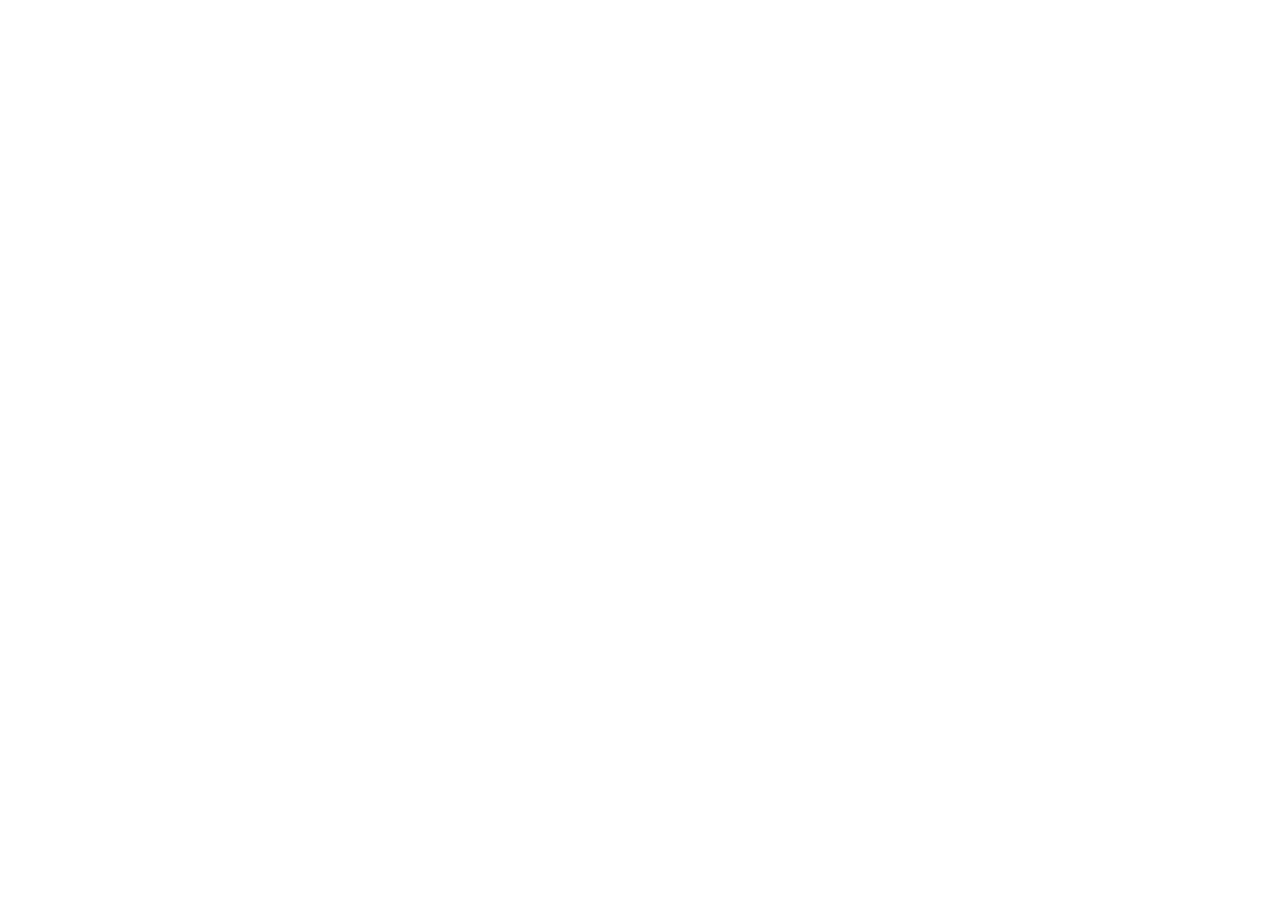
==== index.html @ 21e6f307 "Update index.html" ====
<!DOCTYPE html>
<html lang="es" translate="no">
  <head>
    <meta charset="UTF-8" />
    <meta name="viewport" content="width=device-width, initial-scale=1.0, maximum-scale=1" />
    <title>Posadas Más Fácil</title>
    
    <base href="/posadas-mas-facil/">

    <link rel="preconnect" href="https://fonts.googleapis.com">
    <link rel="preconnect" href="https://fonts.gstatic.com" crossorigin>
    <link href="https://fonts.googleapis.com/css2?family=Inter:wght@400;500;600;700&display=swap" rel="stylesheet">
    
    <script type="module" src="./script.js"></script>
    <link rel="stylesheet" href="./index.css">

    <script type="text/javascript">
      // Redirección forzada para evitar el 404 del Router interno
      (function() {
        var currentPath = window.location.pathname;
        if (currentPath.includes('posadas-mas-facil') && currentPath !== '/posadas-mas-facil/') {
          window.history.replaceState(null, null, '/posadas-mas-facil/');
        }
      })();
    </script>
  </head>
  <body>
    <div id="root"></div>
  </body>
</html>
---- index.css ----
@import"https://fonts.googleapis.com/css2?family=DM+Sans:ital,wght@0,400;0,500;0,700;1,400&family=Playfair+Display:ital,wght@0,400;0,600;0,700;1,400;1,600&display=swap";@layer components;@layer properties{@supports (((-webkit-hyphens:none)) and (not (margin-trim:inline))) or ((-moz-orient:inline) and (not (color:rgb(from red r g b)))){*,:before,:after,::backdrop{--tw-translate-x:0;--tw-translate-y:0;--tw-translate-z:0;--tw-rotate-x:initial;--tw-rotate-y:initial;--tw-rotate-z:initial;--tw-skew-x:initial;--tw-skew-y:initial;--tw-space-y-reverse:0;--tw-space-x-reverse:0;--tw-border-style:solid;--tw-gradient-position:initial;--tw-gradient-from:#0000;--tw-gradient-via:#0000;--tw-gradient-to:#0000;--tw-gradient-stops:initial;--tw-gradient-via-stops:initial;--tw-gradient-from-position:0%;--tw-gradient-via-position:50%;--tw-gradient-to-position:100%;--tw-leading:initial;--tw-font-weight:initial;--tw-tracking:initial;--tw-ordinal:initial;--tw-slashed-zero:initial;--tw-numeric-figure:initial;--tw-numeric-spacing:initial;--tw-numeric-fraction:initial;--tw-shadow:0 0 #0000;--tw-shadow-color:initial;--tw-shadow-alpha:100%;--tw-inset-shadow:0 0 #0000;--tw-inset-shadow-color:initial;--tw-inset-shadow-alpha:100%;--tw-ring-color:initial;--tw-ring-shadow:0 0 #0000;--tw-inset-ring-color:initial;--tw-inset-ring-shadow:0 0 #0000;--tw-ring-inset:initial;--tw-ring-offset-width:0px;--tw-ring-offset-color:#fff;--tw-ring-offset-shadow:0 0 #0000;--tw-outline-style:solid;--tw-blur:initial;--tw-brightness:initial;--tw-contrast:initial;--tw-grayscale:initial;--tw-hue-rotate:initial;--tw-invert:initial;--tw-opacity:initial;--tw-saturate:initial;--tw-sepia:initial;--tw-drop-shadow:initial;--tw-drop-shadow-color:initial;--tw-drop-shadow-alpha:100%;--tw-drop-shadow-size:initial;--tw-backdrop-blur:initial;--tw-backdrop-brightness:initial;--tw-backdrop-contrast:initial;--tw-backdrop-grayscale:initial;--tw-backdrop-hue-rotate:initial;--tw-backdrop-invert:initial;--tw-backdrop-opacity:initial;--tw-backdrop-saturate:initial;--tw-backdrop-sepia:initial;--tw-duration:initial;--tw-ease:initial;--tw-scale-x:1;--tw-scale-y:1;--tw-scale-z:1;--tw-content:"";--tw-animation-delay:0s;--tw-animation-direction:normal;--tw-animation-duration:initial;--tw-animation-fill-mode:none;--tw-animation-iteration-count:1;--tw-enter-blur:0;--tw-enter-opacity:1;--tw-enter-rotate:0;--tw-enter-scale:1;--tw-enter-translate-x:0;--tw-enter-translate-y:0;--tw-exit-blur:0;--tw-exit-opacity:1;--tw-exit-rotate:0;--tw-exit-scale:1;--tw-exit-translate-x:0;--tw-exit-translate-y:0}}}@layer theme{:root,:host{--font-mono:ui-monospace, SFMono-Regular, Menlo, Monaco, Consolas, "Liberation Mono", "Courier New", monospace;--color-red-50:oklch(97.1% .013 17.38);--color-red-100:oklch(93.6% .032 17.717);--color-red-300:oklch(80.8% .114 19.571);--color-red-400:oklch(70.4% .191 22.216);--color-red-500:oklch(63.7% .237 25.331);--color-red-600:oklch(57.7% .245 27.325);--color-red-800:oklch(44.4% .177 26.899);--color-orange-50:oklch(98% .016 73.684);--color-orange-300:oklch(83.7% .128 66.29);--color-orange-400:oklch(75% .183 55.934);--color-orange-500:oklch(70.5% .213 47.604);--color-orange-600:oklch(64.6% .222 41.116);--color-orange-950:oklch(26.6% .079 36.259);--color-amber-500:oklch(76.9% .188 70.08);--color-amber-600:oklch(66.6% .179 58.318);--color-yellow-600:oklch(68.1% .162 75.834);--color-green-100:oklch(96.2% .044 156.743);--color-green-600:oklch(62.7% .194 149.214);--color-green-900:oklch(39.3% .095 152.535);--color-emerald-50:oklch(97.9% .021 166.113);--color-emerald-200:oklch(90.5% .093 164.15);--color-emerald-300:oklch(84.5% .143 164.978);--color-emerald-400:oklch(76.5% .177 163.223);--color-emerald-500:oklch(69.6% .17 162.48);--color-emerald-600:oklch(59.6% .145 163.225);--color-emerald-700:oklch(50.8% .118 165.612);--color-emerald-800:oklch(43.2% .095 166.913);--color-emerald-950:oklch(26.2% .051 172.552);--color-teal-50:oklch(98.4% .014 180.72);--color-teal-300:oklch(85.5% .138 181.071);--color-teal-500:oklch(70.4% .14 182.503);--color-teal-600:oklch(60% .118 184.704);--color-teal-700:oklch(51.1% .096 186.391);--color-teal-950:oklch(27.7% .046 192.524);--color-cyan-50:oklch(98.4% .019 200.873);--color-cyan-300:oklch(86.5% .127 207.078);--color-cyan-500:oklch(71.5% .143 215.221);--color-cyan-600:oklch(60.9% .126 221.723);--color-cyan-700:oklch(52% .105 223.128);--color-cyan-950:oklch(30.2% .056 229.695);--color-sky-50:oklch(97.7% .013 236.62);--color-sky-300:oklch(82.8% .111 230.318);--color-sky-400:oklch(74.6% .16 232.661);--color-sky-500:oklch(68.5% .169 237.323);--color-sky-600:oklch(58.8% .158 241.966);--color-sky-950:oklch(29.3% .066 243.157);--color-blue-50:oklch(97% .014 254.604);--color-blue-100:oklch(93.2% .032 255.585);--color-blue-300:oklch(80.9% .105 251.813);--color-blue-400:oklch(70.7% .165 254.624);--color-blue-500:oklch(62.3% .214 259.815);--color-blue-600:oklch(54.6% .245 262.881);--color-blue-700:oklch(48.8% .243 264.376);--color-blue-900:oklch(37.9% .146 265.522);--color-blue-950:oklch(28.2% .091 267.935);--color-indigo-50:oklch(96.2% .018 272.314);--color-indigo-300:oklch(78.5% .115 274.713);--color-indigo-600:oklch(51.1% .262 276.966);--color-indigo-950:oklch(25.7% .09 281.288);--color-violet-50:oklch(96.9% .016 293.756);--color-violet-200:oklch(89.4% .057 293.283);--color-violet-300:oklch(81.1% .111 293.571);--color-violet-400:oklch(70.2% .183 293.541);--color-violet-500:oklch(60.6% .25 292.717);--color-violet-600:oklch(54.1% .281 293.009);--color-violet-800:oklch(43.2% .232 292.759);--color-violet-950:oklch(28.3% .141 291.089);--color-purple-300:oklch(82.7% .119 306.383);--color-slate-100:oklch(96.8% .007 247.896);--color-slate-300:oklch(86.9% .022 252.894);--color-slate-400:oklch(70.4% .04 256.788);--color-slate-500:oklch(55.4% .046 257.417);--color-slate-600:oklch(44.6% .043 257.281);--color-slate-700:oklch(37.2% .044 257.287);--color-slate-800:oklch(27.9% .041 260.031);--color-slate-900:oklch(20.8% .042 265.755);--color-gray-50:oklch(98.5% .002 247.839);--color-gray-600:oklch(44.6% .03 256.802);--color-gray-900:oklch(21% .034 264.665);--color-black:#000;--color-white:#fff;--spacing:.25rem;--container-sm:24rem;--container-md:28rem;--container-lg:32rem;--container-xl:36rem;--container-2xl:42rem;--container-7xl:80rem;--text-xs:.75rem;--text-xs--line-height:calc(1 / .75);--text-sm:.875rem;--text-sm--line-height:calc(1.25 / .875);--text-base:1rem;--text-base--line-height: 1.5 ;--text-lg:1.125rem;--text-lg--line-height:calc(1.75 / 1.125);--text-xl:1.25rem;--text-xl--line-height:calc(1.75 / 1.25);--text-2xl:1.5rem;--text-2xl--line-height:calc(2 / 1.5);--text-3xl:1.875rem;--text-3xl--line-height: 1.2 ;--text-4xl:2.25rem;--text-4xl--line-height:calc(2.5 / 2.25);--text-5xl:3rem;--text-5xl--line-height:1;--text-6xl:3.75rem;--text-6xl--line-height:1;--font-weight-light:300;--font-weight-normal:400;--font-weight-medium:500;--font-weight-semibold:600;--font-weight-bold:700;--font-weight-black:900;--tracking-tight:-.025em;--tracking-wide:.025em;--tracking-wider:.05em;--tracking-widest:.1em;--leading-tight:1.25;--leading-snug:1.375;--leading-normal:1.5;--leading-relaxed:1.625;--ease-out:cubic-bezier(0, 0, .2, 1);--ease-in-out:cubic-bezier(.4, 0, .2, 1);--animate-spin:spin 1s linear infinite;--animate-pulse:pulse 2s cubic-bezier(.4, 0, .6, 1) infinite;--blur-sm:8px;--blur-md:12px;--blur-3xl:64px;--aspect-video:16 / 9;--default-transition-duration:.15s;--default-transition-timing-function:cubic-bezier(.4, 0, .2, 1);--default-font-family:"DM Sans", sans-serif;--default-mono-font-family:var(--font-mono);--color-border:hsl(var(--border))}}@layer base{*,:after,:before,::backdrop{box-sizing:border-box;border:0 solid;margin:0;padding:0}::file-selector-button{box-sizing:border-box;border:0 solid;margin:0;padding:0}html,:host{-webkit-text-size-adjust:100%;tab-size:4;line-height:1.5;font-family:var(--default-font-family,ui-sans-serif, system-ui, sans-serif, "Apple Color Emoji", "Segoe UI Emoji", "Segoe UI Symbol", "Noto Color Emoji");font-feature-settings:var(--default-font-feature-settings,normal);font-variation-settings:var(--default-font-variation-settings,normal);-webkit-tap-highlight-color:transparent}hr{height:0;color:inherit;border-top-width:1px}abbr:where([title]){-webkit-text-decoration:underline dotted;text-decoration:underline dotted}h1,h2,h3,h4,h5,h6{font-size:inherit;font-weight:inherit}a{color:inherit;-webkit-text-decoration:inherit;text-decoration:inherit}b,strong{font-weight:bolder}code,kbd,samp,pre{font-family:var(--default-mono-font-family,ui-monospace, SFMono-Regular, Menlo, Monaco, Consolas, "Liberation Mono", "Courier New", monospace);font-feature-settings:var(--default-mono-font-feature-settings,normal);font-variation-settings:var(--default-mono-font-variation-settings,normal);font-size:1em}small{font-size:80%}sub,sup{vertical-align:baseline;font-size:75%;line-height:0;position:relative}sub{bottom:-.25em}sup{top:-.5em}table{text-indent:0;border-color:inherit;border-collapse:collapse}:-moz-focusring{outline:auto}progress{vertical-align:baseline}summary{display:list-item}ol,ul,menu{list-style:none}img,svg,video,canvas,audio,iframe,embed,object{vertical-align:middle;display:block}img,video{max-width:100%;height:auto}button,input,select,optgroup,textarea{font:inherit;font-feature-settings:inherit;font-variation-settings:inherit;letter-spacing:inherit;color:inherit;opacity:1;background-color:#0000;border-radius:0}::file-selector-button{font:inherit;font-feature-settings:inherit;font-variation-settings:inherit;letter-spacing:inherit;color:inherit;opacity:1;background-color:#0000;border-radius:0}:where(select:is([multiple],[size])) optgroup{font-weight:bolder}:where(select:is([multiple],[size])) optgroup option{padding-inline-start:20px}::file-selector-button{margin-inline-end:4px}::placeholder{opacity:1}@supports (not ((-webkit-appearance:-apple-pay-button))) or (contain-intrinsic-size:1px){::placeholder{color:currentColor}@supports (color:color-mix(in lab,red,red)){::placeholder{color:color-mix(in oklab,currentcolor 50%,transparent)}}}textarea{resize:vertical}::-webkit-search-decoration{-webkit-appearance:none}::-webkit-date-and-time-value{min-height:1lh;text-align:inherit}::-webkit-datetime-edit{display:inline-flex}::-webkit-datetime-edit-fields-wrapper{padding:0}::-webkit-datetime-edit{padding-block:0}::-webkit-datetime-edit-year-field{padding-block:0}::-webkit-datetime-edit-month-field{padding-block:0}::-webkit-datetime-edit-day-field{padding-block:0}::-webkit-datetime-edit-hour-field{padding-block:0}::-webkit-datetime-edit-minute-field{padding-block:0}::-webkit-datetime-edit-second-field{padding-block:0}::-webkit-datetime-edit-millisecond-field{padding-block:0}::-webkit-datetime-edit-meridiem-field{padding-block:0}::-webkit-calendar-picker-indicator{line-height:1}:-moz-ui-invalid{box-shadow:none}button,input:where([type=button],[type=reset],[type=submit]){appearance:button}::file-selector-button{appearance:button}::-webkit-inner-spin-button{height:auto}::-webkit-outer-spin-button{height:auto}[hidden]:where(:not([hidden=until-found])){display:none!important}*{border-color:hsl(var(--border))}body{background-color:hsl(var(--background));color:hsl(var(--foreground));-webkit-font-smoothing:antialiased;-moz-osx-font-smoothing:grayscale;font-family:DM Sans,sans-serif}body ::selection{background-color:hsl(var(--primary))}@supports (color:color-mix(in lab,red,red)){body ::selection{background-color:color-mix(in oklab,hsl(var(--primary)) 20%,transparent)}}body::selection{background-color:hsl(var(--primary))}@supports (color:color-mix(in lab,red,red)){body::selection{background-color:color-mix(in oklab,hsl(var(--primary)) 20%,transparent)}}body ::selection{color:hsl(var(--primary))}body::selection{color:hsl(var(--primary))}h1,h2,h3,h4,h5,h6{--tw-tracking:var(--tracking-tight);letter-spacing:var(--tracking-tight);color:hsl(var(--foreground));font-family:Playfair Display,serif}}@layer utilities{.\@container\/field-group{container:field-group/inline-size}.pointer-events-auto{pointer-events:auto}.pointer-events-none{pointer-events:none}.invisible{visibility:hidden}.visible{visibility:visible}.sr-only{clip-path:inset(50%);white-space:nowrap;border-width:0;width:1px;height:1px;margin:-1px;padding:0;position:absolute;overflow:hidden}.absolute{position:absolute}.fixed{position:fixed}.relative{position:relative}.static{position:static}.inset-0{inset:calc(var(--spacing) * 0)}.inset-x-0{inset-inline:calc(var(--spacing) * 0)}.inset-y-0{inset-block:calc(var(--spacing) * 0)}.start{inset-inline-start:var(--spacing)}.-top-12{top:calc(var(--spacing) * -12)}.-top-20{top:calc(var(--spacing) * -20)}.top-0{top:calc(var(--spacing) * 0)}.top-1\.5{top:calc(var(--spacing) * 1.5)}.top-1\/2{top:50%}.top-2{top:calc(var(--spacing) * 2)}.top-3\.5{top:calc(var(--spacing) * 3.5)}.top-4{top:calc(var(--spacing) * 4)}.top-10{top:calc(var(--spacing) * 10)}.top-24{top:calc(var(--spacing) * 24)}.top-\[1px\]{top:1px}.top-\[50\%\]{top:50%}.top-\[60\%\]{top:60%}.top-full{top:100%}.-right-12{right:calc(var(--spacing) * -12)}.-right-20{right:calc(var(--spacing) * -20)}.right-0{right:calc(var(--spacing) * 0)}.right-1{right:calc(var(--spacing) * 1)}.right-2{right:calc(var(--spacing) * 2)}.right-3{right:calc(var(--spacing) * 3)}.right-4{right:calc(var(--spacing) * 4)}.right-16{right:calc(var(--spacing) * 16)}.right-48{right:calc(var(--spacing) * 48)}.-bottom-10{bottom:calc(var(--spacing) * -10)}.-bottom-12{bottom:calc(var(--spacing) * -12)}.bottom-0{bottom:calc(var(--spacing) * 0)}.bottom-24{bottom:calc(var(--spacing) * 24)}.-left-10{left:calc(var(--spacing) * -10)}.-left-12{left:calc(var(--spacing) * -12)}.left-0{left:calc(var(--spacing) * 0)}.left-1\/2{left:50%}.left-1\/3{left:33.3333%}.left-2{left:calc(var(--spacing) * 2)}.left-\[50\%\]{left:50%}.-z-10{z-index:-10}.z-0{z-index:0}.z-10{z-index:10}.z-20{z-index:20}.z-50{z-index:50}.z-\[1\]{z-index:1}.z-\[100\]{z-index:100}.order-first{order:-9999}.order-last{order:9999}.\!m-0{margin:calc(var(--spacing) * 0)!important}.-mx-1{margin-inline:calc(var(--spacing) * -1)}.mx-2{margin-inline:calc(var(--spacing) * 2)}.mx-3\.5{margin-inline:calc(var(--spacing) * 3.5)}.mx-4{margin-inline:calc(var(--spacing) * 4)}.mx-auto{margin-inline:auto}.-my-2{margin-block:calc(var(--spacing) * -2)}.my-0{margin-block:calc(var(--spacing) * 0)}.my-0\.5{margin-block:calc(var(--spacing) * .5)}.my-1{margin-block:calc(var(--spacing) * 1)}.-mt-4{margin-top:calc(var(--spacing) * -4)}.mt-0\.5{margin-top:calc(var(--spacing) * .5)}.mt-1\.5{margin-top:calc(var(--spacing) * 1.5)}.mt-2{margin-top:calc(var(--spacing) * 2)}.mt-4{margin-top:calc(var(--spacing) * 4)}.mt-5{margin-top:calc(var(--spacing) * 5)}.mt-8{margin-top:calc(var(--spacing) * 8)}.mt-24{margin-top:calc(var(--spacing) * 24)}.mt-auto{margin-top:auto}.mr-2{margin-right:calc(var(--spacing) * 2)}.mb-0\.5{margin-bottom:calc(var(--spacing) * .5)}.mb-1{margin-bottom:calc(var(--spacing) * 1)}.mb-1\.5{margin-bottom:calc(var(--spacing) * 1.5)}.mb-2{margin-bottom:calc(var(--spacing) * 2)}.mb-3{margin-bottom:calc(var(--spacing) * 3)}.mb-4{margin-bottom:calc(var(--spacing) * 4)}.mb-5{margin-bottom:calc(var(--spacing) * 5)}.mb-6{margin-bottom:calc(var(--spacing) * 6)}.mb-8{margin-bottom:calc(var(--spacing) * 8)}.mb-10{margin-bottom:calc(var(--spacing) * 10)}.mb-12{margin-bottom:calc(var(--spacing) * 12)}.-ml-4{margin-left:calc(var(--spacing) * -4)}.ml-1{margin-left:calc(var(--spacing) * 1)}.ml-4{margin-left:calc(var(--spacing) * 4)}.ml-auto{margin-left:auto}.line-clamp-2{-webkit-line-clamp:2;-webkit-box-orient:vertical;display:-webkit-box;overflow:hidden}.block{display:block}.flex{display:flex}.grid{display:grid}.hidden{display:none}.inline{display:inline}.inline-block{display:inline-block}.inline-flex{display:inline-flex}.table{display:table}.aspect-square{aspect-ratio:1}.aspect-video{aspect-ratio:var(--aspect-video)}.size-4{width:calc(var(--spacing) * 4);height:calc(var(--spacing) * 4)}.size-6{width:calc(var(--spacing) * 6);height:calc(var(--spacing) * 6)}.size-8{width:calc(var(--spacing) * 8);height:calc(var(--spacing) * 8)}.size-10{width:calc(var(--spacing) * 10);height:calc(var(--spacing) * 10)}.size-\[--cell-size\]{width:--cell-size;height:--cell-size}.h-1\.5{height:calc(var(--spacing) * 1.5)}.h-2{height:calc(var(--spacing) * 2)}.h-2\.5{height:calc(var(--spacing) * 2.5)}.h-3{height:calc(var(--spacing) * 3)}.h-3\.5{height:calc(var(--spacing) * 3.5)}.h-4{height:calc(var(--spacing) * 4)}.h-5{height:calc(var(--spacing) * 5)}.h-6{height:calc(var(--spacing) * 6)}.h-7{height:calc(var(--spacing) * 7)}.h-8{height:calc(var(--spacing) * 8)}.h-9{height:calc(var(--spacing) * 9)}.h-10{height:calc(var(--spacing) * 10)}.h-12{height:calc(var(--spacing) * 12)}.h-14{height:calc(var(--spacing) * 14)}.h-16{height:calc(var(--spacing) * 16)}.h-48{height:calc(var(--spacing) * 48)}.h-64{height:calc(var(--spacing) * 64)}.h-72{height:calc(var(--spacing) * 72)}.h-80{height:calc(var(--spacing) * 80)}.h-\[--cell-size\]{height:--cell-size}.h-\[1px\]{height:1px}.h-\[var\(--radix-navigation-menu-viewport-height\)\]{height:var(--radix-navigation-menu-viewport-height)}.h-\[var\(--radix-select-trigger-height\)\]{height:var(--radix-select-trigger-height)}.h-auto{height:auto}.h-full{height:100%}.h-px{height:1px}.h-svh{height:100svh}.max-h-\[--radix-context-menu-content-available-height\]{max-height:--radix-context-menu-content-available-height}.max-h-\[--radix-select-content-available-height\]{max-height:--radix-select-content-available-height}.max-h-\[300px\]{max-height:300px}.max-h-\[var\(--radix-dropdown-menu-content-available-height\)\]{max-height:var(--radix-dropdown-menu-content-available-height)}.max-h-screen{max-height:100vh}.min-h-0{min-height:calc(var(--spacing) * 0)}.min-h-8{min-height:calc(var(--spacing) * 8)}.min-h-9{min-height:calc(var(--spacing) * 9)}.min-h-10{min-height:calc(var(--spacing) * 10)}.min-h-\[60px\]{min-height:60px}.min-h-\[90vh\]{min-height:90vh}.min-h-screen{min-height:100vh}.min-h-svh{min-height:100svh}.w-0{width:calc(var(--spacing) * 0)}.w-1{width:calc(var(--spacing) * 1)}.w-2{width:calc(var(--spacing) * 2)}.w-2\.5{width:calc(var(--spacing) * 2.5)}.w-3{width:calc(var(--spacing) * 3)}.w-3\.5{width:calc(var(--spacing) * 3.5)}.w-3\/4{width:75%}.w-4{width:calc(var(--spacing) * 4)}.w-5{width:calc(var(--spacing) * 5)}.w-6{width:calc(var(--spacing) * 6)}.w-7{width:calc(var(--spacing) * 7)}.w-8{width:calc(var(--spacing) * 8)}.w-9{width:calc(var(--spacing) * 9)}.w-10{width:calc(var(--spacing) * 10)}.w-12{width:calc(var(--spacing) * 12)}.w-14{width:calc(var(--spacing) * 14)}.w-16{width:calc(var(--spacing) * 16)}.w-48{width:calc(var(--spacing) * 48)}.w-64{width:calc(var(--spacing) * 64)}.w-72{width:calc(var(--spacing) * 72)}.w-80{width:calc(var(--spacing) * 80)}.w-\[--cell-size\]{width:--cell-size}.w-\[1px\]{width:1px}.w-\[100px\]{width:100px}.w-\[var\(--sidebar-width\)\]{width:var(--sidebar-width)}.w-auto{width:auto}.w-fit{width:fit-content}.w-full{width:100%}.w-max{width:max-content}.w-px{width:1px}.max-w-2xl{max-width:var(--container-2xl)}.max-w-7xl{max-width:var(--container-7xl)}.max-w-\[var\(--skeleton-width\)\]{max-width:var(--skeleton-width)}.max-w-lg{max-width:var(--container-lg)}.max-w-max{max-width:max-content}.max-w-md{max-width:var(--container-md)}.max-w-sm{max-width:var(--container-sm)}.max-w-xl{max-width:var(--container-xl)}.min-w-0{min-width:calc(var(--spacing) * 0)}.min-w-5{min-width:calc(var(--spacing) * 5)}.min-w-8{min-width:calc(var(--spacing) * 8)}.min-w-9{min-width:calc(var(--spacing) * 9)}.min-w-10{min-width:calc(var(--spacing) * 10)}.min-w-\[--cell-size\]{min-width:--cell-size}.min-w-\[8rem\]{min-width:8rem}.min-w-\[12rem\]{min-width:12rem}.min-w-\[var\(--radix-select-trigger-width\)\]{min-width:var(--radix-select-trigger-width)}.flex-1{flex:1}.flex-shrink-0,.shrink-0{flex-shrink:0}.flex-grow,.grow{flex-grow:1}.grow-0{flex-grow:0}.basis-full{flex-basis:100%}.caption-bottom{caption-side:bottom}.border-collapse{border-collapse:collapse}.origin-\[--radix-context-menu-content-transform-origin\]{transform-origin:--radix-context-menu-content-transform-origin}.origin-\[--radix-dropdown-menu-content-transform-origin\]{transform-origin:--radix-dropdown-menu-content-transform-origin}.origin-\[--radix-hover-card-content-transform-origin\]{transform-origin:--radix-hover-card-content-transform-origin}.origin-\[--radix-menubar-content-transform-origin\]{transform-origin:--radix-menubar-content-transform-origin}.origin-\[--radix-popover-content-transform-origin\]{transform-origin:--radix-popover-content-transform-origin}.origin-\[--radix-select-content-transform-origin\]{transform-origin:--radix-select-content-transform-origin}.origin-\[--radix-tooltip-content-transform-origin\]{transform-origin:--radix-tooltip-content-transform-origin}.-translate-x-1\/2{--tw-translate-x: -50% ;translate:var(--tw-translate-x) var(--tw-translate-y)}.-translate-x-px{--tw-translate-x:-1px;translate:var(--tw-translate-x) var(--tw-translate-y)}.translate-x-\[-50\%\]{--tw-translate-x:-50%;translate:var(--tw-translate-x) var(--tw-translate-y)}.translate-x-px{--tw-translate-x:1px;translate:var(--tw-translate-x) var(--tw-translate-y)}.-translate-y-1\/2{--tw-translate-y: -50% ;translate:var(--tw-translate-x) var(--tw-translate-y)}.translate-y-1{--tw-translate-y:calc(var(--spacing) * 1);translate:var(--tw-translate-x) var(--tw-translate-y)}.translate-y-\[-50\%\]{--tw-translate-y:-50%;translate:var(--tw-translate-x) var(--tw-translate-y)}.rotate-45{rotate:45deg}.rotate-90{rotate:90deg}.transform{transform:var(--tw-rotate-x,) var(--tw-rotate-y,) var(--tw-rotate-z,) var(--tw-skew-x,) var(--tw-skew-y,)}.animate-caret-blink{animation:1.25s ease-out infinite caret-blink}.animate-in{animation:enter var(--tw-animation-duration,var(--tw-duration,.15s))var(--tw-ease,ease)var(--tw-animation-delay,0s)var(--tw-animation-iteration-count,1)var(--tw-animation-direction,normal)var(--tw-animation-fill-mode,none)}.animate-pulse{animation:var(--animate-pulse)}.animate-spin{animation:var(--animate-spin)}.cursor-default{cursor:default}.cursor-pointer{cursor:pointer}.cursor-text{cursor:text}.touch-none{touch-action:none}.resize-none{resize:none}.list-disc{list-style-type:disc}.list-none{list-style-type:none}.grid-cols-1{grid-template-columns:repeat(1,minmax(0,1fr))}.grid-cols-2{grid-template-columns:repeat(2,minmax(0,1fr))}.flex-col{flex-direction:column}.flex-col-reverse{flex-direction:column-reverse}.flex-row{flex-direction:row}.flex-wrap{flex-wrap:wrap}.place-content-center{place-content:center}.items-center{align-items:center}.items-end{align-items:flex-end}.items-start{align-items:flex-start}.items-stretch{align-items:stretch}.justify-between{justify-content:space-between}.justify-center{justify-content:center}.justify-start{justify-content:flex-start}.gap-1{gap:calc(var(--spacing) * 1)}.gap-1\.5{gap:calc(var(--spacing) * 1.5)}.gap-2{gap:calc(var(--spacing) * 2)}.gap-2\.5{gap:calc(var(--spacing) * 2.5)}.gap-3{gap:calc(var(--spacing) * 3)}.gap-4{gap:calc(var(--spacing) * 4)}.gap-5{gap:calc(var(--spacing) * 5)}.gap-6{gap:calc(var(--spacing) * 6)}.gap-7{gap:calc(var(--spacing) * 7)}.gap-12{gap:calc(var(--spacing) * 12)}.gap-16{gap:calc(var(--spacing) * 16)}:where(.space-y-1\.5>:not(:last-child)){--tw-space-y-reverse:0;margin-block-start:calc(calc(var(--spacing) * 1.5) * var(--tw-space-y-reverse));margin-block-end:calc(calc(var(--spacing) * 1.5) * calc(1 - var(--tw-space-y-reverse)))}:where(.space-y-2>:not(:last-child)){--tw-space-y-reverse:0;margin-block-start:calc(calc(var(--spacing) * 2) * var(--tw-space-y-reverse));margin-block-end:calc(calc(var(--spacing) * 2) * calc(1 - var(--tw-space-y-reverse)))}:where(.space-y-4>:not(:last-child)){--tw-space-y-reverse:0;margin-block-start:calc(calc(var(--spacing) * 4) * var(--tw-space-y-reverse));margin-block-end:calc(calc(var(--spacing) * 4) * calc(1 - var(--tw-space-y-reverse)))}:where(.space-y-6>:not(:last-child)){--tw-space-y-reverse:0;margin-block-start:calc(calc(var(--spacing) * 6) * var(--tw-space-y-reverse));margin-block-end:calc(calc(var(--spacing) * 6) * calc(1 - var(--tw-space-y-reverse)))}:where(.space-x-1>:not(:last-child)){--tw-space-x-reverse:0;margin-inline-start:calc(calc(var(--spacing) * 1) * var(--tw-space-x-reverse));margin-inline-end:calc(calc(var(--spacing) * 1) * calc(1 - var(--tw-space-x-reverse)))}:where(.space-x-4>:not(:last-child)){--tw-space-x-reverse:0;margin-inline-start:calc(calc(var(--spacing) * 4) * var(--tw-space-x-reverse));margin-inline-end:calc(calc(var(--spacing) * 4) * calc(1 - var(--tw-space-x-reverse)))}.self-stretch{align-self:stretch}.overflow-auto{overflow:auto}.overflow-hidden{overflow:hidden}.overflow-x-hidden{overflow-x:hidden}.overflow-y-auto{overflow-y:auto}.rounded-2xl{border-radius:calc(var(--radius) + 8px)}.rounded-\[2px\]{border-radius:2px}.rounded-\[calc\(var\(--radius\)-5px\)\]{border-radius:calc(var(--radius) - 5px)}.rounded-\[inherit\]{border-radius:inherit}.rounded-full{border-radius:3.40282e38px}.rounded-lg{border-radius:var(--radius)}.rounded-md{border-radius:calc(var(--radius) - 2px)}.rounded-none{border-radius:0}.rounded-sm{border-radius:calc(var(--radius) - 4px)}.rounded-xl{border-radius:calc(var(--radius) + 4px)}.rounded-t-\[3rem\]{border-top-left-radius:3rem;border-top-right-radius:3rem}.rounded-t-\[10px\]{border-top-left-radius:10px;border-top-right-radius:10px}.rounded-l-md{border-top-left-radius:calc(var(--radius) - 2px);border-bottom-left-radius:calc(var(--radius) - 2px)}.rounded-tl-sm{border-top-left-radius:calc(var(--radius) - 4px)}.rounded-r-md{border-top-right-radius:calc(var(--radius) - 2px);border-bottom-right-radius:calc(var(--radius) - 2px)}.border{border-style:var(--tw-border-style);border-width:1px}.border-0{border-style:var(--tw-border-style);border-width:0}.border-2{border-style:var(--tw-border-style);border-width:2px}.border-\[1\.5px\]{border-style:var(--tw-border-style);border-width:1.5px}.border-y{border-block-style:var(--tw-border-style);border-block-width:1px}.border-t{border-top-style:var(--tw-border-style);border-top-width:1px}.border-r{border-right-style:var(--tw-border-style);border-right-width:1px}.border-b{border-bottom-style:var(--tw-border-style);border-bottom-width:1px}.border-l{border-left-style:var(--tw-border-style);border-left-width:1px}.border-dashed{--tw-border-style:dashed;border-style:dashed}.\[border-color\:var\(--badge-outline\)\]{border-color:var(--badge-outline)}.\[border-color\:var\(--button-outline\)\]{border-color:var(--button-outline)}.border-\[--color-border\]{border-color:--color-border}.border-blue-300\/60{border-color:#90c5ff99}@supports (color:color-mix(in lab,red,red)){.border-blue-300\/60{border-color:color-mix(in oklab,var(--color-blue-300) 60%,transparent)}}.border-blue-500\/30{border-color:#3080ff4d}@supports (color:color-mix(in lab,red,red)){.border-blue-500\/30{border-color:color-mix(in oklab,var(--color-blue-500) 30%,transparent)}}.border-border,.border-border\/50{border-color:hsl(var(--border))}@supports (color:color-mix(in lab,red,red)){.border-border\/50{border-color:color-mix(in oklab,hsl(var(--border)) 50%,transparent)}}.border-border\/60{border-color:hsl(var(--border))}@supports (color:color-mix(in lab,red,red)){.border-border\/60{border-color:color-mix(in oklab,hsl(var(--border)) 60%,transparent)}}.border-cyan-300\/60{border-color:#53eafd99}@supports (color:color-mix(in lab,red,red)){.border-cyan-300\/60{border-color:color-mix(in oklab,var(--color-cyan-300) 60%,transparent)}}.border-destructive{border-color:hsl(var(--destructive))}.border-destructive-border{border-color:var(--destructive-border)}.border-destructive\/50{border-color:hsl(var(--destructive))}@supports (color:color-mix(in lab,red,red)){.border-destructive\/50{border-color:color-mix(in oklab,hsl(var(--destructive)) 50%,transparent)}}.border-emerald-200\/60{border-color:#a4f4cf99}@supports (color:color-mix(in lab,red,red)){.border-emerald-200\/60{border-color:color-mix(in oklab,var(--color-emerald-200) 60%,transparent)}}.border-emerald-400\/40{border-color:#00d29466}@supports (color:color-mix(in lab,red,red)){.border-emerald-400\/40{border-color:color-mix(in oklab,var(--color-emerald-400) 40%,transparent)}}.border-input{border-color:hsl(var(--input))}.border-orange-400\/40{border-color:#ff8b1a66}@supports (color:color-mix(in lab,red,red)){.border-orange-400\/40{border-color:color-mix(in oklab,var(--color-orange-400) 40%,transparent)}}.border-orange-500\/30{border-color:#fe6e004d}@supports (color:color-mix(in lab,red,red)){.border-orange-500\/30{border-color:color-mix(in oklab,var(--color-orange-500) 30%,transparent)}}.border-primary{border-color:hsl(var(--primary))}.border-primary-border{border-color:var(--primary-border)}.border-primary\/50{border-color:hsl(var(--primary))}@supports (color:color-mix(in lab,red,red)){.border-primary\/50{border-color:color-mix(in oklab,hsl(var(--primary)) 50%,transparent)}}.border-red-400\/30{border-color:#ff65684d}@supports (color:color-mix(in lab,red,red)){.border-red-400\/30{border-color:color-mix(in oklab,var(--color-red-400) 30%,transparent)}}.border-secondary-border{border-color:var(--secondary-border)}.border-sky-400\/40{border-color:#00bcfe66}@supports (color:color-mix(in lab,red,red)){.border-sky-400\/40{border-color:color-mix(in oklab,var(--color-sky-400) 40%,transparent)}}.border-sky-500\/30{border-color:#00a5ef4d}@supports (color:color-mix(in lab,red,red)){.border-sky-500\/30{border-color:color-mix(in oklab,var(--color-sky-500) 30%,transparent)}}.border-slate-300\/60{border-color:#cad5e299}@supports (color:color-mix(in lab,red,red)){.border-slate-300\/60{border-color:color-mix(in oklab,var(--color-slate-300) 60%,transparent)}}.border-teal-300\/60{border-color:#46ecd599}@supports (color:color-mix(in lab,red,red)){.border-teal-300\/60{border-color:color-mix(in oklab,var(--color-teal-300) 60%,transparent)}}.border-transparent{border-color:#0000}.border-violet-200\/60{border-color:#ddd6ff99}@supports (color:color-mix(in lab,red,red)){.border-violet-200\/60{border-color:color-mix(in oklab,var(--color-violet-200) 60%,transparent)}}.border-violet-400\/40{border-color:#a685ff66}@supports (color:color-mix(in lab,red,red)){.border-violet-400\/40{border-color:color-mix(in oklab,var(--color-violet-400) 40%,transparent)}}.border-white\/20{border-color:#fff3}@supports (color:color-mix(in lab,red,red)){.border-white\/20{border-color:color-mix(in oklab,var(--color-white) 20%,transparent)}}.border-white\/30{border-color:#ffffff4d}@supports (color:color-mix(in lab,red,red)){.border-white\/30{border-color:color-mix(in oklab,var(--color-white) 30%,transparent)}}.border-t-transparent{border-top-color:#0000}.border-l-transparent{border-left-color:#0000}.bg-\[--color-bg\]{background-color:--color-bg}.bg-accent{background-color:hsl(var(--accent))}.bg-amber-500{background-color:var(--color-amber-500)}.bg-background,.bg-background\/95{background-color:hsl(var(--background))}@supports (color:color-mix(in lab,red,red)){.bg-background\/95{background-color:color-mix(in oklab,hsl(var(--background)) 95%,transparent)}}.bg-black\/80{background-color:#000c}@supports (color:color-mix(in lab,red,red)){.bg-black\/80{background-color:color-mix(in oklab,var(--color-black) 80%,transparent)}}.bg-blue-50{background-color:var(--color-blue-50)}.bg-blue-100{background-color:var(--color-blue-100)}.bg-blue-300\/10{background-color:#90c5ff1a}@supports (color:color-mix(in lab,red,red)){.bg-blue-300\/10{background-color:color-mix(in oklab,var(--color-blue-300) 10%,transparent)}}.bg-blue-600{background-color:var(--color-blue-600)}.bg-blue-600\/10{background-color:#155dfc1a}@supports (color:color-mix(in lab,red,red)){.bg-blue-600\/10{background-color:color-mix(in oklab,var(--color-blue-600) 10%,transparent)}}.bg-blue-700{background-color:var(--color-blue-700)}.bg-border{background-color:hsl(var(--border))}.bg-card{background-color:hsl(var(--card))}.bg-cyan-50{background-color:var(--color-cyan-50)}.bg-cyan-300\/8{background-color:#53eafd14}@supports (color:color-mix(in lab,red,red)){.bg-cyan-300\/8{background-color:color-mix(in oklab,var(--color-cyan-300) 8%,transparent)}}.bg-cyan-600{background-color:var(--color-cyan-600)}.bg-destructive{background-color:hsl(var(--destructive))}.bg-emerald-50\/60{background-color:#ecfdf599}@supports (color:color-mix(in lab,red,red)){.bg-emerald-50\/60{background-color:color-mix(in oklab,var(--color-emerald-50) 60%,transparent)}}.bg-emerald-300\/10{background-color:#5ee9b51a}@supports (color:color-mix(in lab,red,red)){.bg-emerald-300\/10{background-color:color-mix(in oklab,var(--color-emerald-300) 10%,transparent)}}.bg-emerald-400\/8{background-color:#00d29414}@supports (color:color-mix(in lab,red,red)){.bg-emerald-400\/8{background-color:color-mix(in oklab,var(--color-emerald-400) 8%,transparent)}}.bg-emerald-500\/10{background-color:#00bb7f1a}@supports (color:color-mix(in lab,red,red)){.bg-emerald-500\/10{background-color:color-mix(in oklab,var(--color-emerald-500) 10%,transparent)}}.bg-emerald-600{background-color:var(--color-emerald-600)}.bg-foreground{background-color:hsl(var(--foreground))}.bg-gray-50{background-color:var(--color-gray-50)}.bg-green-100{background-color:var(--color-green-100)}.bg-green-600{background-color:var(--color-green-600)}.bg-indigo-50\/60{background-color:#eef2ff99}@supports (color:color-mix(in lab,red,red)){.bg-indigo-50\/60{background-color:color-mix(in oklab,var(--color-indigo-50) 60%,transparent)}}.bg-indigo-300\/10{background-color:#a4b3ff1a}@supports (color:color-mix(in lab,red,red)){.bg-indigo-300\/10{background-color:color-mix(in oklab,var(--color-indigo-300) 10%,transparent)}}.bg-indigo-600{background-color:var(--color-indigo-600)}.bg-input{background-color:hsl(var(--input))}.bg-muted,.bg-muted\/50{background-color:hsl(var(--muted))}@supports (color:color-mix(in lab,red,red)){.bg-muted\/50{background-color:color-mix(in oklab,hsl(var(--muted)) 50%,transparent)}}.bg-orange-50\/60{background-color:#fff7ed99}@supports (color:color-mix(in lab,red,red)){.bg-orange-50\/60{background-color:color-mix(in oklab,var(--color-orange-50) 60%,transparent)}}.bg-orange-300\/10{background-color:#ffb96d1a}@supports (color:color-mix(in lab,red,red)){.bg-orange-300\/10{background-color:color-mix(in oklab,var(--color-orange-300) 10%,transparent)}}.bg-orange-500{background-color:var(--color-orange-500)}.bg-orange-500\/10{background-color:#fe6e001a}@supports (color:color-mix(in lab,red,red)){.bg-orange-500\/10{background-color:color-mix(in oklab,var(--color-orange-500) 10%,transparent)}}.bg-orange-600{background-color:var(--color-orange-600)}.bg-popover{background-color:hsl(var(--popover))}.bg-primary,.bg-primary\/5{background-color:hsl(var(--primary))}@supports (color:color-mix(in lab,red,red)){.bg-primary\/5{background-color:color-mix(in oklab,hsl(var(--primary)) 5%,transparent)}}.bg-primary\/10{background-color:hsl(var(--primary))}@supports (color:color-mix(in lab,red,red)){.bg-primary\/10{background-color:color-mix(in oklab,hsl(var(--primary)) 10%,transparent)}}.bg-primary\/20{background-color:hsl(var(--primary))}@supports (color:color-mix(in lab,red,red)){.bg-primary\/20{background-color:color-mix(in oklab,hsl(var(--primary)) 20%,transparent)}}.bg-purple-300\/10{background-color:#d9b3ff1a}@supports (color:color-mix(in lab,red,red)){.bg-purple-300\/10{background-color:color-mix(in oklab,var(--color-purple-300) 10%,transparent)}}.bg-red-400\/20{background-color:#ff656833}@supports (color:color-mix(in lab,red,red)){.bg-red-400\/20{background-color:color-mix(in oklab,var(--color-red-400) 20%,transparent)}}.bg-red-400\/60{background-color:#ff656899}@supports (color:color-mix(in lab,red,red)){.bg-red-400\/60{background-color:color-mix(in oklab,var(--color-red-400) 60%,transparent)}}.bg-red-500\/20{background-color:#fb2c3633}@supports (color:color-mix(in lab,red,red)){.bg-red-500\/20{background-color:color-mix(in oklab,var(--color-red-500) 20%,transparent)}}.bg-red-600{background-color:var(--color-red-600)}.bg-red-800\/30{background-color:#9f07124d}@supports (color:color-mix(in lab,red,red)){.bg-red-800\/30{background-color:color-mix(in oklab,var(--color-red-800) 30%,transparent)}}.bg-red-800\/40{background-color:#9f071266}@supports (color:color-mix(in lab,red,red)){.bg-red-800\/40{background-color:color-mix(in oklab,var(--color-red-800) 40%,transparent)}}.bg-secondary,.bg-secondary\/30{background-color:hsl(var(--secondary))}@supports (color:color-mix(in lab,red,red)){.bg-secondary\/30{background-color:color-mix(in oklab,hsl(var(--secondary)) 30%,transparent)}}.bg-sky-50\/60{background-color:#f0f9ff99}@supports (color:color-mix(in lab,red,red)){.bg-sky-50\/60{background-color:color-mix(in oklab,var(--color-sky-50) 60%,transparent)}}.bg-sky-300\/10{background-color:#77d4ff1a}@supports (color:color-mix(in lab,red,red)){.bg-sky-300\/10{background-color:color-mix(in oklab,var(--color-sky-300) 10%,transparent)}}.bg-sky-400\/10{background-color:#00bcfe1a}@supports (color:color-mix(in lab,red,red)){.bg-sky-400\/10{background-color:color-mix(in oklab,var(--color-sky-400) 10%,transparent)}}.bg-sky-500{background-color:var(--color-sky-500)}.bg-sky-500\/10{background-color:#00a5ef1a}@supports (color:color-mix(in lab,red,red)){.bg-sky-500\/10{background-color:color-mix(in oklab,var(--color-sky-500) 10%,transparent)}}.bg-slate-100{background-color:var(--color-slate-100)}.bg-slate-400\/8{background-color:#90a1b914}@supports (color:color-mix(in lab,red,red)){.bg-slate-400\/8{background-color:color-mix(in oklab,var(--color-slate-400) 8%,transparent)}}.bg-slate-700{background-color:var(--color-slate-700)}.bg-slate-800{background-color:var(--color-slate-800)}.bg-slate-900\/70{background-color:#0f172bb3}@supports (color:color-mix(in lab,red,red)){.bg-slate-900\/70{background-color:color-mix(in oklab,var(--color-slate-900) 70%,transparent)}}.bg-teal-50{background-color:var(--color-teal-50)}.bg-teal-50\/60{background-color:#f0fdfa99}@supports (color:color-mix(in lab,red,red)){.bg-teal-50\/60{background-color:color-mix(in oklab,var(--color-teal-50) 60%,transparent)}}.bg-teal-300\/10{background-color:#46ecd51a}@supports (color:color-mix(in lab,red,red)){.bg-teal-300\/10{background-color:color-mix(in oklab,var(--color-teal-300) 10%,transparent)}}.bg-teal-600{background-color:var(--color-teal-600)}.bg-transparent{background-color:#0000}.bg-violet-50\/50{background-color:#f5f3ff80}@supports (color:color-mix(in lab,red,red)){.bg-violet-50\/50{background-color:color-mix(in oklab,var(--color-violet-50) 50%,transparent)}}.bg-violet-50\/60{background-color:#f5f3ff99}@supports (color:color-mix(in lab,red,red)){.bg-violet-50\/60{background-color:color-mix(in oklab,var(--color-violet-50) 60%,transparent)}}.bg-violet-300\/10{background-color:#c4b4ff1a}@supports (color:color-mix(in lab,red,red)){.bg-violet-300\/10{background-color:color-mix(in oklab,var(--color-violet-300) 10%,transparent)}}.bg-violet-500\/10{background-color:#8d54ff1a}@supports (color:color-mix(in lab,red,red)){.bg-violet-500\/10{background-color:color-mix(in oklab,var(--color-violet-500) 10%,transparent)}}.bg-violet-600{background-color:var(--color-violet-600)}.bg-white{background-color:var(--color-white)}.bg-white\/10{background-color:#ffffff1a}@supports (color:color-mix(in lab,red,red)){.bg-white\/10{background-color:color-mix(in oklab,var(--color-white) 10%,transparent)}}.bg-white\/15{background-color:#ffffff26}@supports (color:color-mix(in lab,red,red)){.bg-white\/15{background-color:color-mix(in oklab,var(--color-white) 15%,transparent)}}.bg-white\/20{background-color:#fff3}@supports (color:color-mix(in lab,red,red)){.bg-white\/20{background-color:color-mix(in oklab,var(--color-white) 20%,transparent)}}.bg-yellow-600{background-color:var(--color-yellow-600)}.bg-gradient-to-r{--tw-gradient-position:to right in oklab;background-image:linear-gradient(var(--tw-gradient-stops))}.from-blue-500\/20{--tw-gradient-from:#3080ff33}@supports (color:color-mix(in lab,red,red)){.from-blue-500\/20{--tw-gradient-from:color-mix(in oklab, var(--color-blue-500) 20%, transparent)}}.from-blue-500\/20{--tw-gradient-stops:var(--tw-gradient-via-stops,var(--tw-gradient-position), var(--tw-gradient-from) var(--tw-gradient-from-position), var(--tw-gradient-to) var(--tw-gradient-to-position))}.from-orange-500\/20{--tw-gradient-from:#fe6e0033}@supports (color:color-mix(in lab,red,red)){.from-orange-500\/20{--tw-gradient-from:color-mix(in oklab, var(--color-orange-500) 20%, transparent)}}.from-orange-500\/20{--tw-gradient-stops:var(--tw-gradient-via-stops,var(--tw-gradient-position), var(--tw-gradient-from) var(--tw-gradient-from-position), var(--tw-gradient-to) var(--tw-gradient-to-position))}.from-sky-500\/20{--tw-gradient-from:#00a5ef33}@supports (color:color-mix(in lab,red,red)){.from-sky-500\/20{--tw-gradient-from:color-mix(in oklab, var(--color-sky-500) 20%, transparent)}}.from-sky-500\/20{--tw-gradient-stops:var(--tw-gradient-via-stops,var(--tw-gradient-position), var(--tw-gradient-from) var(--tw-gradient-from-position), var(--tw-gradient-to) var(--tw-gradient-to-position))}.to-blue-600\/10{--tw-gradient-to:#155dfc1a}@supports (color:color-mix(in lab,red,red)){.to-blue-600\/10{--tw-gradient-to:color-mix(in oklab, var(--color-blue-600) 10%, transparent)}}.to-blue-600\/10{--tw-gradient-stops:var(--tw-gradient-via-stops,var(--tw-gradient-position), var(--tw-gradient-from) var(--tw-gradient-from-position), var(--tw-gradient-to) var(--tw-gradient-to-position))}.to-orange-600\/10{--tw-gradient-to:#f051001a}@supports (color:color-mix(in lab,red,red)){.to-orange-600\/10{--tw-gradient-to:color-mix(in oklab, var(--color-orange-600) 10%, transparent)}}.to-orange-600\/10{--tw-gradient-stops:var(--tw-gradient-via-stops,var(--tw-gradient-position), var(--tw-gradient-from) var(--tw-gradient-from-position), var(--tw-gradient-to) var(--tw-gradient-to-position))}.to-sky-600\/10{--tw-gradient-to:#0084cc1a}@supports (color:color-mix(in lab,red,red)){.to-sky-600\/10{--tw-gradient-to:color-mix(in oklab, var(--color-sky-600) 10%, transparent)}}.to-sky-600\/10{--tw-gradient-stops:var(--tw-gradient-via-stops,var(--tw-gradient-position), var(--tw-gradient-from) var(--tw-gradient-from-position), var(--tw-gradient-to) var(--tw-gradient-to-position))}.fill-current{fill:currentColor}.fill-primary{fill:hsl(var(--primary))}.p-0{padding:calc(var(--spacing) * 0)}.p-1{padding:calc(var(--spacing) * 1)}.p-2{padding:calc(var(--spacing) * 2)}.p-3{padding:calc(var(--spacing) * 3)}.p-4{padding:calc(var(--spacing) * 4)}.p-5{padding:calc(var(--spacing) * 5)}.p-6{padding:calc(var(--spacing) * 6)}.p-7{padding:calc(var(--spacing) * 7)}.p-8{padding:calc(var(--spacing) * 8)}.p-\[1px\]{padding:1px}.px-1{padding-inline:calc(var(--spacing) * 1)}.px-1\.5{padding-inline:calc(var(--spacing) * 1.5)}.px-2{padding-inline:calc(var(--spacing) * 2)}.px-2\.5{padding-inline:calc(var(--spacing) * 2.5)}.px-3{padding-inline:calc(var(--spacing) * 3)}.px-4{padding-inline:calc(var(--spacing) * 4)}.px-5{padding-inline:calc(var(--spacing) * 5)}.px-6{padding-inline:calc(var(--spacing) * 6)}.px-7{padding-inline:calc(var(--spacing) * 7)}.px-8{padding-inline:calc(var(--spacing) * 8)}.px-\[--cell-size\]{padding-inline:--cell-size}.py-0{padding-block:calc(var(--spacing) * 0)}.py-0\.5{padding-block:calc(var(--spacing) * .5)}.py-1{padding-block:calc(var(--spacing) * 1)}.py-1\.5{padding-block:calc(var(--spacing) * 1.5)}.py-2{padding-block:calc(var(--spacing) * 2)}.py-3{padding-block:calc(var(--spacing) * 3)}.py-3\.5{padding-block:calc(var(--spacing) * 3.5)}.py-4{padding-block:calc(var(--spacing) * 4)}.py-5{padding-block:calc(var(--spacing) * 5)}.py-6{padding-block:calc(var(--spacing) * 6)}.py-14{padding-block:calc(var(--spacing) * 14)}.py-20{padding-block:calc(var(--spacing) * 20)}.pt-0{padding-top:calc(var(--spacing) * 0)}.pt-1{padding-top:calc(var(--spacing) * 1)}.pt-3{padding-top:calc(var(--spacing) * 3)}.pt-4{padding-top:calc(var(--spacing) * 4)}.pt-6{padding-top:calc(var(--spacing) * 6)}.pt-20{padding-top:calc(var(--spacing) * 20)}.pr-1{padding-right:calc(var(--spacing) * 1)}.pr-2{padding-right:calc(var(--spacing) * 2)}.pr-2\.5{padding-right:calc(var(--spacing) * 2.5)}.pr-3{padding-right:calc(var(--spacing) * 3)}.pr-8{padding-right:calc(var(--spacing) * 8)}.pb-3{padding-bottom:calc(var(--spacing) * 3)}.pb-4{padding-bottom:calc(var(--spacing) * 4)}.pb-7{padding-bottom:calc(var(--spacing) * 7)}.pb-16{padding-bottom:calc(var(--spacing) * 16)}.pl-2{padding-left:calc(var(--spacing) * 2)}.pl-2\.5{padding-left:calc(var(--spacing) * 2.5)}.pl-3{padding-left:calc(var(--spacing) * 3)}.pl-4{padding-left:calc(var(--spacing) * 4)}.pl-8{padding-left:calc(var(--spacing) * 8)}.text-center{text-align:center}.text-left{text-align:left}.align-middle{vertical-align:middle}.font-display{font-family:Playfair Display,serif}.font-mono{font-family:var(--font-mono)}.font-sans{font-family:DM Sans,sans-serif}.text-2xl{font-size:var(--text-2xl);line-height:var(--tw-leading,var(--text-2xl--line-height))}.text-3xl{font-size:var(--text-3xl);line-height:var(--tw-leading,var(--text-3xl--line-height))}.text-4xl{font-size:var(--text-4xl);line-height:var(--tw-leading,var(--text-4xl--line-height))}.text-base{font-size:var(--text-base);line-height:var(--tw-leading,var(--text-base--line-height))}.text-lg{font-size:var(--text-lg);line-height:var(--tw-leading,var(--text-lg--line-height))}.text-sm{font-size:var(--text-sm);line-height:var(--tw-leading,var(--text-sm--line-height))}.text-sm\/relaxed{font-size:var(--text-sm);line-height:var(--leading-relaxed)}.text-xl{font-size:var(--text-xl);line-height:var(--tw-leading,var(--text-xl--line-height))}.text-xs{font-size:var(--text-xs);line-height:var(--tw-leading,var(--text-xs--line-height))}.text-\[0\.8rem\]{font-size:.8rem}.leading-none{--tw-leading:1;line-height:1}.leading-normal{--tw-leading:var(--leading-normal);line-height:var(--leading-normal)}.leading-relaxed{--tw-leading:var(--leading-relaxed);line-height:var(--leading-relaxed)}.leading-snug{--tw-leading:var(--leading-snug);line-height:var(--leading-snug)}.leading-tight{--tw-leading:var(--leading-tight);line-height:var(--leading-tight)}.font-black{--tw-font-weight:var(--font-weight-black);font-weight:var(--font-weight-black)}.font-bold{--tw-font-weight:var(--font-weight-bold);font-weight:var(--font-weight-bold)}.font-light{--tw-font-weight:var(--font-weight-light);font-weight:var(--font-weight-light)}.font-medium{--tw-font-weight:var(--font-weight-medium);font-weight:var(--font-weight-medium)}.font-normal{--tw-font-weight:var(--font-weight-normal);font-weight:var(--font-weight-normal)}.font-semibold{--tw-font-weight:var(--font-weight-semibold);font-weight:var(--font-weight-semibold)}.tracking-tight{--tw-tracking:var(--tracking-tight);letter-spacing:var(--tracking-tight)}.tracking-wide{--tw-tracking:var(--tracking-wide);letter-spacing:var(--tracking-wide)}.tracking-wider{--tw-tracking:var(--tracking-wider);letter-spacing:var(--tracking-wider)}.tracking-widest{--tw-tracking:var(--tracking-widest);letter-spacing:var(--tracking-widest)}.text-balance{text-wrap:balance}.break-words{overflow-wrap:break-word}.break-all{word-break:break-all}.whitespace-nowrap{white-space:nowrap}.text-accent-foreground{color:hsl(var(--accent-foreground))}.text-amber-600{color:var(--color-amber-600)}.text-blue-400{color:var(--color-blue-400)}.text-blue-600{color:var(--color-blue-600)}.text-blue-700{color:var(--color-blue-700)}.text-card-foreground{color:hsl(var(--card-foreground))}.text-current{color:currentColor}.text-cyan-600{color:var(--color-cyan-600)}.text-destructive{color:hsl(var(--destructive))}.text-destructive-foreground{color:hsl(var(--destructive-foreground))}.text-emerald-600{color:var(--color-emerald-600)}.text-emerald-700{color:var(--color-emerald-700)}.text-foreground,.text-foreground\/50{color:hsl(var(--foreground))}@supports (color:color-mix(in lab,red,red)){.text-foreground\/50{color:color-mix(in oklab,hsl(var(--foreground)) 50%,transparent)}}.text-foreground\/80{color:hsl(var(--foreground))}@supports (color:color-mix(in lab,red,red)){.text-foreground\/80{color:color-mix(in oklab,hsl(var(--foreground)) 80%,transparent)}}.text-gray-600{color:var(--color-gray-600)}.text-gray-900{color:var(--color-gray-900)}.text-green-600{color:var(--color-green-600)}.text-indigo-600{color:var(--color-indigo-600)}.text-muted-foreground{color:hsl(var(--muted-foreground))}.text-orange-400{color:var(--color-orange-400)}.text-orange-500{color:var(--color-orange-500)}.text-orange-600{color:var(--color-orange-600)}.text-popover-foreground{color:hsl(var(--popover-foreground))}.text-primary{color:hsl(var(--primary))}.text-primary-foreground{color:hsl(var(--primary-foreground))}.text-red-100\/70{color:#ffe2e2b3}@supports (color:color-mix(in lab,red,red)){.text-red-100\/70{color:color-mix(in oklab,var(--color-red-100) 70%,transparent)}}.text-red-100\/80{color:#ffe2e2cc}@supports (color:color-mix(in lab,red,red)){.text-red-100\/80{color:color-mix(in oklab,var(--color-red-100) 80%,transparent)}}.text-red-500{color:var(--color-red-500)}.text-secondary-foreground{color:hsl(var(--secondary-foreground))}.text-sky-400{color:var(--color-sky-400)}.text-sky-500{color:var(--color-sky-500)}.text-sky-600{color:var(--color-sky-600)}.text-slate-300{color:var(--color-slate-300)}.text-slate-500{color:var(--color-slate-500)}.text-slate-600{color:var(--color-slate-600)}.text-teal-600{color:var(--color-teal-600)}.text-violet-600{color:var(--color-violet-600)}.text-white{color:var(--color-white)}.text-white\/60{color:#fff9}@supports (color:color-mix(in lab,red,red)){.text-white\/60{color:color-mix(in oklab,var(--color-white) 60%,transparent)}}.text-white\/75{color:#ffffffbf}@supports (color:color-mix(in lab,red,red)){.text-white\/75{color:color-mix(in oklab,var(--color-white) 75%,transparent)}}.text-white\/90{color:#ffffffe6}@supports (color:color-mix(in lab,red,red)){.text-white\/90{color:color-mix(in oklab,var(--color-white) 90%,transparent)}}.text-yellow-600{color:var(--color-yellow-600)}.uppercase{text-transform:uppercase}.italic{font-style:italic}.tabular-nums{--tw-numeric-spacing:tabular-nums;font-variant-numeric:var(--tw-ordinal,) var(--tw-slashed-zero,) var(--tw-numeric-figure,) var(--tw-numeric-spacing,) var(--tw-numeric-fraction,)}.underline{text-decoration-line:underline}.underline-offset-4{text-underline-offset:4px}.opacity-0{opacity:0}.opacity-10{opacity:.1}.opacity-50{opacity:.5}.opacity-60{opacity:.6}.opacity-70{opacity:.7}.opacity-80{opacity:.8}.opacity-90{opacity:.9}.shadow{--tw-shadow:0 1px 3px 0 var(--tw-shadow-color,#0000001a), 0 1px 2px -1px var(--tw-shadow-color,#0000001a);box-shadow:var(--tw-inset-shadow),var(--tw-inset-ring-shadow),var(--tw-ring-offset-shadow),var(--tw-ring-shadow),var(--tw-shadow)}.shadow-\[0_0_0_1px_hsl\(var\(--sidebar-border\)\)\]{--tw-shadow:0 0 0 1px var(--tw-shadow-color,hsl(var(--sidebar-border)));box-shadow:var(--tw-inset-shadow),var(--tw-inset-ring-shadow),var(--tw-ring-offset-shadow),var(--tw-ring-shadow),var(--tw-shadow)}.shadow-lg{--tw-shadow:0 10px 15px -3px var(--tw-shadow-color,#0000001a), 0 4px 6px -4px var(--tw-shadow-color,#0000001a);box-shadow:var(--tw-inset-shadow),var(--tw-inset-ring-shadow),var(--tw-ring-offset-shadow),var(--tw-ring-shadow),var(--tw-shadow)}.shadow-md{--tw-shadow:0 4px 6px -1px var(--tw-shadow-color,#0000001a), 0 2px 4px -2px var(--tw-shadow-color,#0000001a);box-shadow:var(--tw-inset-shadow),var(--tw-inset-ring-shadow),var(--tw-ring-offset-shadow),var(--tw-ring-shadow),var(--tw-shadow)}.shadow-none{--tw-shadow:0 0 #0000;box-shadow:var(--tw-inset-shadow),var(--tw-inset-ring-shadow),var(--tw-ring-offset-shadow),var(--tw-ring-shadow),var(--tw-shadow)}.shadow-sm{--tw-shadow:0 1px 3px 0 var(--tw-shadow-color,#0000001a), 0 1px 2px -1px var(--tw-shadow-color,#0000001a);box-shadow:var(--tw-inset-shadow),var(--tw-inset-ring-shadow),var(--tw-ring-offset-shadow),var(--tw-ring-shadow),var(--tw-shadow)}.shadow-xl{--tw-shadow:0 20px 25px -5px var(--tw-shadow-color,#0000001a), 0 8px 10px -6px var(--tw-shadow-color,#0000001a);box-shadow:var(--tw-inset-shadow),var(--tw-inset-ring-shadow),var(--tw-ring-offset-shadow),var(--tw-ring-shadow),var(--tw-shadow)}.shadow-xs{--tw-shadow:0 1px 2px 0 var(--tw-shadow-color,#0000000d);box-shadow:var(--tw-inset-shadow),var(--tw-inset-ring-shadow),var(--tw-ring-offset-shadow),var(--tw-ring-shadow),var(--tw-shadow)}.ring-0{--tw-ring-shadow:var(--tw-ring-inset,) 0 0 0 calc(0px + var(--tw-ring-offset-width)) var(--tw-ring-color,currentcolor);box-shadow:var(--tw-inset-shadow),var(--tw-inset-ring-shadow),var(--tw-ring-offset-shadow),var(--tw-ring-shadow),var(--tw-shadow)}.ring-1{--tw-ring-shadow:var(--tw-ring-inset,) 0 0 0 calc(1px + var(--tw-ring-offset-width)) var(--tw-ring-color,currentcolor);box-shadow:var(--tw-inset-shadow),var(--tw-inset-ring-shadow),var(--tw-ring-offset-shadow),var(--tw-ring-shadow),var(--tw-shadow)}.shadow-amber-500\/30{--tw-shadow-color:#f99c004d}@supports (color:color-mix(in lab,red,red)){.shadow-amber-500\/30{--tw-shadow-color:color-mix(in oklab, color-mix(in oklab, var(--color-amber-500) 30%, transparent) var(--tw-shadow-alpha), transparent)}}.shadow-blue-600\/20{--tw-shadow-color:#155dfc33}@supports (color:color-mix(in lab,red,red)){.shadow-blue-600\/20{--tw-shadow-color:color-mix(in oklab, color-mix(in oklab, var(--color-blue-600) 20%, transparent) var(--tw-shadow-alpha), transparent)}}.shadow-blue-600\/30{--tw-shadow-color:#155dfc4d}@supports (color:color-mix(in lab,red,red)){.shadow-blue-600\/30{--tw-shadow-color:color-mix(in oklab, color-mix(in oklab, var(--color-blue-600) 30%, transparent) var(--tw-shadow-alpha), transparent)}}.shadow-blue-700\/40{--tw-shadow-color:#1447e666}@supports (color:color-mix(in lab,red,red)){.shadow-blue-700\/40{--tw-shadow-color:color-mix(in oklab, color-mix(in oklab, var(--color-blue-700) 40%, transparent) var(--tw-shadow-alpha), transparent)}}.shadow-cyan-600\/20{--tw-shadow-color:#0092b533}@supports (color:color-mix(in lab,red,red)){.shadow-cyan-600\/20{--tw-shadow-color:color-mix(in oklab, color-mix(in oklab, var(--color-cyan-600) 20%, transparent) var(--tw-shadow-alpha), transparent)}}.shadow-emerald-600\/30{--tw-shadow-color:#0097674d}@supports (color:color-mix(in lab,red,red)){.shadow-emerald-600\/30{--tw-shadow-color:color-mix(in oklab, color-mix(in oklab, var(--color-emerald-600) 30%, transparent) var(--tw-shadow-alpha), transparent)}}.shadow-green-600\/40{--tw-shadow-color:#00a54466}@supports (color:color-mix(in lab,red,red)){.shadow-green-600\/40{--tw-shadow-color:color-mix(in oklab, color-mix(in oklab, var(--color-green-600) 40%, transparent) var(--tw-shadow-alpha), transparent)}}.shadow-indigo-600\/25{--tw-shadow-color:#4f39f640}@supports (color:color-mix(in lab,red,red)){.shadow-indigo-600\/25{--tw-shadow-color:color-mix(in oklab, color-mix(in oklab, var(--color-indigo-600) 25%, transparent) var(--tw-shadow-alpha), transparent)}}.shadow-indigo-600\/30{--tw-shadow-color:#4f39f64d}@supports (color:color-mix(in lab,red,red)){.shadow-indigo-600\/30{--tw-shadow-color:color-mix(in oklab, color-mix(in oklab, var(--color-indigo-600) 30%, transparent) var(--tw-shadow-alpha), transparent)}}.shadow-orange-500\/30{--tw-shadow-color:#fe6e004d}@supports (color:color-mix(in lab,red,red)){.shadow-orange-500\/30{--tw-shadow-color:color-mix(in oklab, color-mix(in oklab, var(--color-orange-500) 30%, transparent) var(--tw-shadow-alpha), transparent)}}.shadow-orange-600\/40{--tw-shadow-color:#f0510066}@supports (color:color-mix(in lab,red,red)){.shadow-orange-600\/40{--tw-shadow-color:color-mix(in oklab, color-mix(in oklab, var(--color-orange-600) 40%, transparent) var(--tw-shadow-alpha), transparent)}}.shadow-primary\/25{--tw-shadow-color:hsl(var(--primary))}@supports (color:color-mix(in lab,red,red)){.shadow-primary\/25{--tw-shadow-color:color-mix(in oklab, color-mix(in oklab, hsl(var(--primary)) 25%, transparent) var(--tw-shadow-alpha), transparent)}}.shadow-sky-500\/30{--tw-shadow-color:#00a5ef4d}@supports (color:color-mix(in lab,red,red)){.shadow-sky-500\/30{--tw-shadow-color:color-mix(in oklab, color-mix(in oklab, var(--color-sky-500) 30%, transparent) var(--tw-shadow-alpha), transparent)}}.shadow-slate-700\/25{--tw-shadow-color:#31415840}@supports (color:color-mix(in lab,red,red)){.shadow-slate-700\/25{--tw-shadow-color:color-mix(in oklab, color-mix(in oklab, var(--color-slate-700) 25%, transparent) var(--tw-shadow-alpha), transparent)}}.shadow-slate-800\/30{--tw-shadow-color:#1d293d4d}@supports (color:color-mix(in lab,red,red)){.shadow-slate-800\/30{--tw-shadow-color:color-mix(in oklab, color-mix(in oklab, var(--color-slate-800) 30%, transparent) var(--tw-shadow-alpha), transparent)}}.shadow-teal-600\/20{--tw-shadow-color:#00958833}@supports (color:color-mix(in lab,red,red)){.shadow-teal-600\/20{--tw-shadow-color:color-mix(in oklab, color-mix(in oklab, var(--color-teal-600) 20%, transparent) var(--tw-shadow-alpha), transparent)}}.shadow-teal-600\/30{--tw-shadow-color:#0095884d}@supports (color:color-mix(in lab,red,red)){.shadow-teal-600\/30{--tw-shadow-color:color-mix(in oklab, color-mix(in oklab, var(--color-teal-600) 30%, transparent) var(--tw-shadow-alpha), transparent)}}.shadow-violet-600\/30{--tw-shadow-color:#7f22fe4d}@supports (color:color-mix(in lab,red,red)){.shadow-violet-600\/30{--tw-shadow-color:color-mix(in oklab, color-mix(in oklab, var(--color-violet-600) 30%, transparent) var(--tw-shadow-alpha), transparent)}}.shadow-yellow-600\/40{--tw-shadow-color:#cd890066}@supports (color:color-mix(in lab,red,red)){.shadow-yellow-600\/40{--tw-shadow-color:color-mix(in oklab, color-mix(in oklab, var(--color-yellow-600) 40%, transparent) var(--tw-shadow-alpha), transparent)}}.ring-ring{--tw-ring-color:hsl(var(--ring))}.ring-offset-background{--tw-ring-offset-color:hsl(var(--background))}.outline-hidden{--tw-outline-style:none;outline-style:none}@media(forced-colors:active){.outline-hidden{outline-offset:2px;outline:2px solid #0000}}.outline{outline-style:var(--tw-outline-style);outline-width:1px}.outline-2{outline-style:var(--tw-outline-style);outline-width:2px}.outline-offset-2{outline-offset:2px}.outline-transparent{outline-color:#0000}.blur-3xl{--tw-blur:blur(var(--blur-3xl));filter:var(--tw-blur,) var(--tw-brightness,) var(--tw-contrast,) var(--tw-grayscale,) var(--tw-hue-rotate,) var(--tw-invert,) var(--tw-saturate,) var(--tw-sepia,) var(--tw-drop-shadow,)}.filter{filter:var(--tw-blur,) var(--tw-brightness,) var(--tw-contrast,) var(--tw-grayscale,) var(--tw-hue-rotate,) var(--tw-invert,) var(--tw-saturate,) var(--tw-sepia,) var(--tw-drop-shadow,)}.backdrop-blur-md{--tw-backdrop-blur:blur(var(--blur-md));-webkit-backdrop-filter:var(--tw-backdrop-blur,) var(--tw-backdrop-brightness,) var(--tw-backdrop-contrast,) var(--tw-backdrop-grayscale,) var(--tw-backdrop-hue-rotate,) var(--tw-backdrop-invert,) var(--tw-backdrop-opacity,) var(--tw-backdrop-saturate,) var(--tw-backdrop-sepia,);backdrop-filter:var(--tw-backdrop-blur,) var(--tw-backdrop-brightness,) var(--tw-backdrop-contrast,) var(--tw-backdrop-grayscale,) var(--tw-backdrop-hue-rotate,) var(--tw-backdrop-invert,) var(--tw-backdrop-opacity,) var(--tw-backdrop-saturate,) var(--tw-backdrop-sepia,)}.backdrop-blur-sm{--tw-backdrop-blur:blur(var(--blur-sm));-webkit-backdrop-filter:var(--tw-backdrop-blur,) var(--tw-backdrop-brightness,) var(--tw-backdrop-contrast,) var(--tw-backdrop-grayscale,) var(--tw-backdrop-hue-rotate,) var(--tw-backdrop-invert,) var(--tw-backdrop-opacity,) var(--tw-backdrop-saturate,) var(--tw-backdrop-sepia,);backdrop-filter:var(--tw-backdrop-blur,) var(--tw-backdrop-brightness,) var(--tw-backdrop-contrast,) var(--tw-backdrop-grayscale,) var(--tw-backdrop-hue-rotate,) var(--tw-backdrop-invert,) var(--tw-backdrop-opacity,) var(--tw-backdrop-saturate,) var(--tw-backdrop-sepia,)}.transition{transition-property:color,background-color,border-color,outline-color,text-decoration-color,fill,stroke,--tw-gradient-from,--tw-gradient-via,--tw-gradient-to,opacity,box-shadow,transform,translate,scale,rotate,filter,-webkit-backdrop-filter,backdrop-filter,display,content-visibility,overlay,pointer-events;transition-timing-function:var(--tw-ease,var(--default-transition-timing-function));transition-duration:var(--tw-duration,var(--default-transition-duration))}.transition-\[color\,box-shadow\]{transition-property:color,box-shadow;transition-timing-function:var(--tw-ease,var(--default-transition-timing-function));transition-duration:var(--tw-duration,var(--default-transition-duration))}.transition-\[left\,right\,width\]{transition-property:left,right,width;transition-timing-function:var(--tw-ease,var(--default-transition-timing-function));transition-duration:var(--tw-duration,var(--default-transition-duration))}.transition-\[margin\,opacity\]{transition-property:margin,opacity;transition-timing-function:var(--tw-ease,var(--default-transition-timing-function));transition-duration:var(--tw-duration,var(--default-transition-duration))}.transition-\[width\,height\,padding\]{transition-property:width,height,padding;transition-timing-function:var(--tw-ease,var(--default-transition-timing-function));transition-duration:var(--tw-duration,var(--default-transition-duration))}.transition-\[width\]{transition-property:width;transition-timing-function:var(--tw-ease,var(--default-transition-timing-function));transition-duration:var(--tw-duration,var(--default-transition-duration))}.transition-all{transition-property:all;transition-timing-function:var(--tw-ease,var(--default-transition-timing-function));transition-duration:var(--tw-duration,var(--default-transition-duration))}.transition-colors{transition-property:color,background-color,border-color,outline-color,text-decoration-color,fill,stroke,--tw-gradient-from,--tw-gradient-via,--tw-gradient-to;transition-timing-function:var(--tw-ease,var(--default-transition-timing-function));transition-duration:var(--tw-duration,var(--default-transition-duration))}.transition-opacity{transition-property:opacity;transition-timing-function:var(--tw-ease,var(--default-transition-timing-function));transition-duration:var(--tw-duration,var(--default-transition-duration))}.transition-transform{transition-property:transform,translate,scale,rotate;transition-timing-function:var(--tw-ease,var(--default-transition-timing-function));transition-duration:var(--tw-duration,var(--default-transition-duration))}.duration-100{--tw-duration:.1s;transition-duration:.1s}.duration-200{--tw-duration:.2s;transition-duration:.2s}.duration-300{--tw-duration:.3s;transition-duration:.3s}.duration-1000{--tw-duration:1s;transition-duration:1s}.ease-in-out{--tw-ease:var(--ease-in-out);transition-timing-function:var(--ease-in-out)}.ease-linear{--tw-ease:linear;transition-timing-function:linear}.fade-in-0{--tw-enter-opacity:0}.outline-none{--tw-outline-style:none;outline-style:none}.select-none{-webkit-user-select:none;user-select:none}.zoom-in-95{--tw-enter-scale:.95}.\[--cell-size\:2rem\]{--cell-size:2rem}.group-focus-within\/menu-item\:opacity-100:is(:where(.group\/menu-item):focus-within *){opacity:1}@media(hover:hover){.group-hover\:scale-110:is(:where(.group):hover *){--tw-scale-x:110%;--tw-scale-y:110%;--tw-scale-z:110%;scale:var(--tw-scale-x) var(--tw-scale-y)}.group-hover\:bg-blue-600:is(:where(.group):hover *){background-color:var(--color-blue-600)}.group-hover\:bg-green-600:is(:where(.group):hover *){background-color:var(--color-green-600)}.group-hover\:bg-slate-700:is(:where(.group):hover *){background-color:var(--color-slate-700)}.group-hover\:text-white:is(:where(.group):hover *){color:var(--color-white)}.group-hover\:opacity-90:is(:where(.group):hover *){opacity:.9}.group-hover\:opacity-100:is(:where(.group):hover *),.group-hover\/menu-item\:opacity-100:is(:where(.group\/menu-item):hover *){opacity:1}}.group-has-data-\[sidebar\=menu-action\]\/menu-item\:pr-8:is(:where(.group\/menu-item):has([data-sidebar=menu-action]) *){padding-right:calc(var(--spacing) * 8)}.group-has-\[\[data-orientation\=horizontal\]\]\/field\:text-balance:is(:where(.group\/field):has([data-orientation=horizontal]) *){text-wrap:balance}.group-has-\[\[data-slot\=item-description\]\]\/item\:translate-y-0\.5:is(:where(.group\/item):has([data-slot=item-description]) *){--tw-translate-y:calc(var(--spacing) * .5);translate:var(--tw-translate-x) var(--tw-translate-y)}.group-has-\[\[data-slot\=item-description\]\]\/item\:self-start:is(:where(.group\/item):has([data-slot=item-description]) *){align-self:flex-start}.group-has-\[\>input\]\/input-group\:pt-2\.5:is(:where(.group\/input-group):has(>input) *){padding-top:calc(var(--spacing) * 2.5)}.group-has-\[\>input\]\/input-group\:pb-2\.5:is(:where(.group\/input-group):has(>input) *){padding-bottom:calc(var(--spacing) * 2.5)}.group-data-\[collapsible\=icon\]\:-mt-8:is(:where(.group)[data-collapsible=icon] *){margin-top:calc(var(--spacing) * -8)}.group-data-\[collapsible\=icon\]\:hidden:is(:where(.group)[data-collapsible=icon] *){display:none}.group-data-\[collapsible\=icon\]\:h-8\!:is(:where(.group)[data-collapsible=icon] *){height:calc(var(--spacing) * 8)!important}.group-data-\[collapsible\=icon\]\:w-8\!:is(:where(.group)[data-collapsible=icon] *){width:calc(var(--spacing) * 8)!important}.group-data-\[collapsible\=icon\]\:w-\[calc\(var\(--sidebar-width-icon\)\+var\(--spacing-4\)\)\]:is(:where(.group)[data-collapsible=icon] *){width:calc(var(--sidebar-width-icon) + var(--spacing-4))}.group-data-\[collapsible\=icon\]\:w-\[calc\(var\(--sidebar-width-icon\)\+var\(--spacing-4\)\+2px\)\]:is(:where(.group)[data-collapsible=icon] *){width:calc(var(--sidebar-width-icon) + var(--spacing-4) + 2px)}.group-data-\[collapsible\=icon\]\:w-\[var\(--sidebar-width-icon\)\]:is(:where(.group)[data-collapsible=icon] *){width:var(--sidebar-width-icon)}.group-data-\[collapsible\=icon\]\:overflow-hidden:is(:where(.group)[data-collapsible=icon] *){overflow:hidden}.group-data-\[collapsible\=icon\]\:p-0\!:is(:where(.group)[data-collapsible=icon] *){padding:calc(var(--spacing) * 0)!important}.group-data-\[collapsible\=icon\]\:p-2\!:is(:where(.group)[data-collapsible=icon] *){padding:calc(var(--spacing) * 2)!important}.group-data-\[collapsible\=icon\]\:opacity-0:is(:where(.group)[data-collapsible=icon] *){opacity:0}.group-data-\[collapsible\=offcanvas\]\:right-\[calc\(var\(--sidebar-width\)\*-1\)\]:is(:where(.group)[data-collapsible=offcanvas] *){right:calc(var(--sidebar-width) * -1)}.group-data-\[collapsible\=offcanvas\]\:left-\[calc\(var\(--sidebar-width\)\*-1\)\]:is(:where(.group)[data-collapsible=offcanvas] *){left:calc(var(--sidebar-width) * -1)}.group-data-\[collapsible\=offcanvas\]\:w-0:is(:where(.group)[data-collapsible=offcanvas] *){width:calc(var(--spacing) * 0)}.group-data-\[collapsible\=offcanvas\]\:translate-x-0:is(:where(.group)[data-collapsible=offcanvas] *){--tw-translate-x:calc(var(--spacing) * 0);translate:var(--tw-translate-x) var(--tw-translate-y)}.group-data-\[disabled\=true\]\/field\:opacity-50:is(:where(.group\/field)[data-disabled=true] *),.group-data-\[disabled\=true\]\/input-group\:opacity-50:is(:where(.group\/input-group)[data-disabled=true] *){opacity:.5}.group-data-\[focused\=true\]\/day\:relative:is(:where(.group\/day)[data-focused=true] *){position:relative}.group-data-\[focused\=true\]\/day\:z-10:is(:where(.group\/day)[data-focused=true] *){z-index:10}.group-data-\[focused\=true\]\/day\:border-ring:is(:where(.group\/day)[data-focused=true] *){border-color:hsl(var(--ring))}.group-data-\[focused\=true\]\/day\:ring-\[3px\]:is(:where(.group\/day)[data-focused=true] *){--tw-ring-shadow:var(--tw-ring-inset,) 0 0 0 calc(3px + var(--tw-ring-offset-width)) var(--tw-ring-color,currentcolor);box-shadow:var(--tw-inset-shadow),var(--tw-inset-ring-shadow),var(--tw-ring-offset-shadow),var(--tw-ring-shadow),var(--tw-shadow)}.group-data-\[focused\=true\]\/day\:ring-ring\/50:is(:where(.group\/day)[data-focused=true] *){--tw-ring-color:hsl(var(--ring))}@supports (color:color-mix(in lab,red,red)){.group-data-\[focused\=true\]\/day\:ring-ring\/50:is(:where(.group\/day)[data-focused=true] *){--tw-ring-color:color-mix(in oklab, hsl(var(--ring)) 50%, transparent)}}.group-data-\[side\=left\]\:-right-4:is(:where(.group)[data-side=left] *){right:calc(var(--spacing) * -4)}.group-data-\[side\=left\]\:border-r:is(:where(.group)[data-side=left] *){border-right-style:var(--tw-border-style);border-right-width:1px}.group-data-\[side\=right\]\:left-0:is(:where(.group)[data-side=right] *){left:calc(var(--spacing) * 0)}.group-data-\[side\=right\]\:rotate-180:is(:where(.group)[data-side=right] *){rotate:180deg}.group-data-\[side\=right\]\:border-l:is(:where(.group)[data-side=right] *){border-left-style:var(--tw-border-style);border-left-width:1px}.group-data-\[state\=open\]\:rotate-180:is(:where(.group)[data-state=open] *){rotate:180deg}.group-data-\[variant\=floating\]\:rounded-lg:is(:where(.group)[data-variant=floating] *){border-radius:var(--radius)}.group-data-\[variant\=floating\]\:border:is(:where(.group)[data-variant=floating] *){border-style:var(--tw-border-style);border-width:1px}.group-data-\[variant\=floating\]\:shadow-sm:is(:where(.group)[data-variant=floating] *){--tw-shadow:0 1px 3px 0 var(--tw-shadow-color,#0000001a), 0 1px 2px -1px var(--tw-shadow-color,#0000001a);box-shadow:var(--tw-inset-shadow),var(--tw-inset-ring-shadow),var(--tw-ring-offset-shadow),var(--tw-ring-shadow),var(--tw-shadow)}.group-data-\[variant\=outline\]\/field-group\:-mb-2:is(:where(.group\/field-group)[data-variant=outline] *){margin-bottom:calc(var(--spacing) * -2)}.group-\[\.destructive\]\:border-muted\/40:is(:where(.group).destructive *){border-color:hsl(var(--muted))}@supports (color:color-mix(in lab,red,red)){.group-\[\.destructive\]\:border-muted\/40:is(:where(.group).destructive *){border-color:color-mix(in oklab,hsl(var(--muted)) 40%,transparent)}}.group-\[\.destructive\]\:text-red-300:is(:where(.group).destructive *){color:var(--color-red-300)}.group-\[\.toast\]\:bg-muted:is(:where(.group).toast *){background-color:hsl(var(--muted))}.group-\[\.toast\]\:bg-primary:is(:where(.group).toast *){background-color:hsl(var(--primary))}.group-\[\.toast\]\:text-muted-foreground:is(:where(.group).toast *){color:hsl(var(--muted-foreground))}.group-\[\.toast\]\:text-primary-foreground:is(:where(.group).toast *){color:hsl(var(--primary-foreground))}.group-\[\.toaster\]\:border-border:is(:where(.group).toaster *){border-color:hsl(var(--border))}.group-\[\.toaster\]\:bg-background:is(:where(.group).toaster *){background-color:hsl(var(--background))}.group-\[\.toaster\]\:text-foreground:is(:where(.group).toaster *){color:hsl(var(--foreground))}.group-\[\.toaster\]\:shadow-lg:is(:where(.group).toaster *){--tw-shadow:0 10px 15px -3px var(--tw-shadow-color,#0000001a), 0 4px 6px -4px var(--tw-shadow-color,#0000001a);box-shadow:var(--tw-inset-shadow),var(--tw-inset-ring-shadow),var(--tw-ring-offset-shadow),var(--tw-ring-shadow),var(--tw-shadow)}.peer-disabled\:cursor-not-allowed:is(:where(.peer):disabled~*){cursor:not-allowed}.peer-disabled\:opacity-70:is(:where(.peer):disabled~*){opacity:.7}.peer-data-\[size\=default\]\/menu-button\:top-1\.5:is(:where(.peer\/menu-button)[data-size=default]~*){top:calc(var(--spacing) * 1.5)}.peer-data-\[size\=lg\]\/menu-button\:top-2\.5:is(:where(.peer\/menu-button)[data-size=lg]~*){top:calc(var(--spacing) * 2.5)}.peer-data-\[size\=sm\]\/menu-button\:top-1:is(:where(.peer\/menu-button)[data-size=sm]~*){top:calc(var(--spacing) * 1)}.file\:border-0::file-selector-button{border-style:var(--tw-border-style);border-width:0}.file\:bg-transparent::file-selector-button{background-color:#0000}.file\:text-sm::file-selector-button{font-size:var(--text-sm);line-height:var(--tw-leading,var(--text-sm--line-height))}.file\:font-medium::file-selector-button{--tw-font-weight:var(--font-weight-medium);font-weight:var(--font-weight-medium)}.file\:text-foreground::file-selector-button{color:hsl(var(--foreground))}.placeholder\:text-muted-foreground::placeholder{color:hsl(var(--muted-foreground))}.after\:absolute:after{content:var(--tw-content);position:absolute}.after\:-inset-2:after{content:var(--tw-content);inset:calc(var(--spacing) * -2)}.after\:inset-y-0:after{content:var(--tw-content);inset-block:calc(var(--spacing) * 0)}.after\:left-1\/2:after{content:var(--tw-content);left:50%}.after\:w-1:after{content:var(--tw-content);width:calc(var(--spacing) * 1)}.after\:w-\[2px\]:after{content:var(--tw-content);width:2px}.after\:-translate-x-1\/2:after{content:var(--tw-content);--tw-translate-x: -50% ;translate:var(--tw-translate-x) var(--tw-translate-y)}.group-data-\[collapsible\=offcanvas\]\:after\:left-full:is(:where(.group)[data-collapsible=offcanvas] *):after{content:var(--tw-content);left:100%}.first\:rounded-l-md:first-child{border-top-left-radius:calc(var(--radius) - 2px);border-bottom-left-radius:calc(var(--radius) - 2px)}.first\:border-l:first-child{border-left-style:var(--tw-border-style);border-left-width:1px}.last\:mt-0:last-child{margin-top:calc(var(--spacing) * 0)}.last\:rounded-r-md:last-child{border-top-right-radius:calc(var(--radius) - 2px);border-bottom-right-radius:calc(var(--radius) - 2px)}.last\:border-0:last-child{border-style:var(--tw-border-style);border-width:0}@media(hover:hover){.hover\:bg-accent:hover{background-color:hsl(var(--accent))}.hover\:bg-blue-500:hover{background-color:var(--color-blue-500)}.hover\:bg-cyan-500:hover{background-color:var(--color-cyan-500)}.hover\:bg-emerald-500:hover{background-color:var(--color-emerald-500)}.hover\:bg-indigo-50:hover{background-color:var(--color-indigo-50)}.hover\:bg-muted:hover,.hover\:bg-muted\/50:hover{background-color:hsl(var(--muted))}@supports (color:color-mix(in lab,red,red)){.hover\:bg-muted\/50:hover{background-color:color-mix(in oklab,hsl(var(--muted)) 50%,transparent)}}.hover\:bg-primary\/90:hover{background-color:hsl(var(--primary))}@supports (color:color-mix(in lab,red,red)){.hover\:bg-primary\/90:hover{background-color:color-mix(in oklab,hsl(var(--primary)) 90%,transparent)}}.hover\:bg-red-50:hover{background-color:var(--color-red-50)}.hover\:bg-red-500\/30:hover{background-color:#fb2c364d}@supports (color:color-mix(in lab,red,red)){.hover\:bg-red-500\/30:hover{background-color:color-mix(in oklab,var(--color-red-500) 30%,transparent)}}.hover\:bg-secondary:hover{background-color:hsl(var(--secondary))}.hover\:bg-slate-700:hover{background-color:var(--color-slate-700)}.hover\:bg-teal-500:hover{background-color:var(--color-teal-500)}.hover\:bg-violet-500:hover{background-color:var(--color-violet-500)}.hover\:text-accent-foreground:hover{color:hsl(var(--accent-foreground))}.hover\:text-foreground:hover{color:hsl(var(--foreground))}.hover\:text-muted-foreground:hover{color:hsl(var(--muted-foreground))}.hover\:text-primary:hover{color:hsl(var(--primary))}.hover\:underline:hover{text-decoration-line:underline}.hover\:opacity-100:hover{opacity:1}.hover\:shadow-\[0_0_0_1px_hsl\(var\(--sidebar-accent\)\)\]:hover{--tw-shadow:0 0 0 1px var(--tw-shadow-color,hsl(var(--sidebar-accent)));box-shadow:var(--tw-inset-shadow),var(--tw-inset-ring-shadow),var(--tw-ring-offset-shadow),var(--tw-ring-shadow),var(--tw-shadow)}.group-\[\.destructive\]\:hover\:border-destructive\/30:is(:where(.group).destructive *):hover{border-color:hsl(var(--destructive))}@supports (color:color-mix(in lab,red,red)){.group-\[\.destructive\]\:hover\:border-destructive\/30:is(:where(.group).destructive *):hover{border-color:color-mix(in oklab,hsl(var(--destructive)) 30%,transparent)}}.group-\[\.destructive\]\:hover\:bg-destructive:is(:where(.group).destructive *):hover{background-color:hsl(var(--destructive))}.group-\[\.destructive\]\:hover\:text-destructive-foreground:is(:where(.group).destructive *):hover{color:hsl(var(--destructive-foreground))}.group-\[\.destructive\]\:hover\:text-red-50:is(:where(.group).destructive *):hover{color:var(--color-red-50)}}.focus\:bg-accent:focus{background-color:hsl(var(--accent))}.focus\:text-accent-foreground:focus{color:hsl(var(--accent-foreground))}.focus\:opacity-100:focus{opacity:1}.focus\:ring-1:focus{--tw-ring-shadow:var(--tw-ring-inset,) 0 0 0 calc(1px + var(--tw-ring-offset-width)) var(--tw-ring-color,currentcolor);box-shadow:var(--tw-inset-shadow),var(--tw-inset-ring-shadow),var(--tw-ring-offset-shadow),var(--tw-ring-shadow),var(--tw-shadow)}.focus\:ring-2:focus{--tw-ring-shadow:var(--tw-ring-inset,) 0 0 0 calc(2px + var(--tw-ring-offset-width)) var(--tw-ring-color,currentcolor);box-shadow:var(--tw-inset-shadow),var(--tw-inset-ring-shadow),var(--tw-ring-offset-shadow),var(--tw-ring-shadow),var(--tw-shadow)}.focus\:ring-ring:focus{--tw-ring-color:hsl(var(--ring))}.focus\:ring-offset-2:focus{--tw-ring-offset-width:2px;--tw-ring-offset-shadow:var(--tw-ring-inset,) 0 0 0 var(--tw-ring-offset-width) var(--tw-ring-offset-color)}.focus\:outline-none:focus{--tw-outline-style:none;outline-style:none}.group-\[\.destructive\]\:focus\:ring-destructive:is(:where(.group).destructive *):focus{--tw-ring-color:hsl(var(--destructive))}.group-\[\.destructive\]\:focus\:ring-red-400:is(:where(.group).destructive *):focus{--tw-ring-color:var(--color-red-400)}.group-\[\.destructive\]\:focus\:ring-offset-red-600:is(:where(.group).destructive *):focus{--tw-ring-offset-color:var(--color-red-600)}.focus-visible\:border-ring:focus-visible{border-color:hsl(var(--ring))}.focus-visible\:ring-0:focus-visible{--tw-ring-shadow:var(--tw-ring-inset,) 0 0 0 calc(0px + var(--tw-ring-offset-width)) var(--tw-ring-color,currentcolor);box-shadow:var(--tw-inset-shadow),var(--tw-inset-ring-shadow),var(--tw-ring-offset-shadow),var(--tw-ring-shadow),var(--tw-shadow)}.focus-visible\:ring-1:focus-visible{--tw-ring-shadow:var(--tw-ring-inset,) 0 0 0 calc(1px + var(--tw-ring-offset-width)) var(--tw-ring-color,currentcolor);box-shadow:var(--tw-inset-shadow),var(--tw-inset-ring-shadow),var(--tw-ring-offset-shadow),var(--tw-ring-shadow),var(--tw-shadow)}.focus-visible\:ring-2:focus-visible{--tw-ring-shadow:var(--tw-ring-inset,) 0 0 0 calc(2px + var(--tw-ring-offset-width)) var(--tw-ring-color,currentcolor);box-shadow:var(--tw-inset-shadow),var(--tw-inset-ring-shadow),var(--tw-ring-offset-shadow),var(--tw-ring-shadow),var(--tw-shadow)}.focus-visible\:ring-\[3px\]:focus-visible{--tw-ring-shadow:var(--tw-ring-inset,) 0 0 0 calc(3px + var(--tw-ring-offset-width)) var(--tw-ring-color,currentcolor);box-shadow:var(--tw-inset-shadow),var(--tw-inset-ring-shadow),var(--tw-ring-offset-shadow),var(--tw-ring-shadow),var(--tw-shadow)}.focus-visible\:ring-ring:focus-visible,.focus-visible\:ring-ring\/50:focus-visible{--tw-ring-color:hsl(var(--ring))}@supports (color:color-mix(in lab,red,red)){.focus-visible\:ring-ring\/50:focus-visible{--tw-ring-color:color-mix(in oklab, hsl(var(--ring)) 50%, transparent)}}.focus-visible\:ring-offset-1:focus-visible{--tw-ring-offset-width:1px;--tw-ring-offset-shadow:var(--tw-ring-inset,) 0 0 0 var(--tw-ring-offset-width) var(--tw-ring-offset-color)}.focus-visible\:ring-offset-2:focus-visible{--tw-ring-offset-width:2px;--tw-ring-offset-shadow:var(--tw-ring-inset,) 0 0 0 var(--tw-ring-offset-width) var(--tw-ring-offset-color)}.focus-visible\:ring-offset-background:focus-visible{--tw-ring-offset-color:hsl(var(--background))}.focus-visible\:outline-none:focus-visible{--tw-outline-style:none;outline-style:none}.active\:scale-95:active{--tw-scale-x:95%;--tw-scale-y:95%;--tw-scale-z:95%;scale:var(--tw-scale-x) var(--tw-scale-y)}.active\:bg-blue-700:active{background-color:var(--color-blue-700)}.active\:bg-cyan-700:active{background-color:var(--color-cyan-700)}.active\:bg-emerald-700:active{background-color:var(--color-emerald-700)}.active\:bg-slate-900:active{background-color:var(--color-slate-900)}.active\:bg-teal-700:active{background-color:var(--color-teal-700)}.active\:shadow-none:active{--tw-shadow:0 0 #0000;box-shadow:var(--tw-inset-shadow),var(--tw-inset-ring-shadow),var(--tw-ring-offset-shadow),var(--tw-ring-shadow),var(--tw-shadow)}.disabled\:pointer-events-none:disabled{pointer-events:none}.disabled\:cursor-not-allowed:disabled{cursor:not-allowed}.disabled\:opacity-50:disabled{opacity:.5}:where([data-side=left]) .in-data-\[side\=left\]\:cursor-w-resize{cursor:w-resize}:where([data-side=right]) .in-data-\[side\=right\]\:cursor-e-resize{cursor:e-resize}.has-focus\:border-ring:has(:focus){border-color:hsl(var(--ring))}.has-focus\:ring-\[3px\]:has(:focus){--tw-ring-shadow:var(--tw-ring-inset,) 0 0 0 calc(3px + var(--tw-ring-offset-width)) var(--tw-ring-color,currentcolor);box-shadow:var(--tw-inset-shadow),var(--tw-inset-ring-shadow),var(--tw-ring-offset-shadow),var(--tw-ring-shadow),var(--tw-shadow)}.has-focus\:ring-ring\/50:has(:focus){--tw-ring-color:hsl(var(--ring))}@supports (color:color-mix(in lab,red,red)){.has-focus\:ring-ring\/50:has(:focus){--tw-ring-color:color-mix(in oklab, hsl(var(--ring)) 50%, transparent)}}.has-data-\[state\=checked\]\:border-primary:has([data-state=checked]){border-color:hsl(var(--primary))}.has-data-\[state\=checked\]\:bg-primary\/5:has([data-state=checked]){background-color:hsl(var(--primary))}@supports (color:color-mix(in lab,red,red)){.has-data-\[state\=checked\]\:bg-primary\/5:has([data-state=checked]){background-color:color-mix(in oklab,hsl(var(--primary)) 5%,transparent)}}.has-\[\:disabled\]\:opacity-50:has(:disabled){opacity:.5}.has-\[\[data-slot\=input-group-control\]\:focus-visible\]\:ring-1:has([data-slot=input-group-control]:focus-visible){--tw-ring-shadow:var(--tw-ring-inset,) 0 0 0 calc(1px + var(--tw-ring-offset-width)) var(--tw-ring-color,currentcolor);box-shadow:var(--tw-inset-shadow),var(--tw-inset-ring-shadow),var(--tw-ring-offset-shadow),var(--tw-ring-shadow),var(--tw-shadow)}.has-\[\[data-slot\=input-group-control\]\:focus-visible\]\:ring-ring:has([data-slot=input-group-control]:focus-visible){--tw-ring-color:hsl(var(--ring))}.has-\[\[data-slot\]\[aria-invalid\=true\]\]\:border-destructive:has([data-slot][aria-invalid=true]){border-color:hsl(var(--destructive))}.has-\[\[data-slot\]\[aria-invalid\=true\]\]\:ring-destructive\/20:has([data-slot][aria-invalid=true]){--tw-ring-color:hsl(var(--destructive))}@supports (color:color-mix(in lab,red,red)){.has-\[\[data-slot\]\[aria-invalid\=true\]\]\:ring-destructive\/20:has([data-slot][aria-invalid=true]){--tw-ring-color:color-mix(in oklab, hsl(var(--destructive)) 20%, transparent)}}.has-\[\>\[data-align\=block-end\]\]\:h-auto:has(>[data-align=block-end]){height:auto}.has-\[\>\[data-align\=block-end\]\]\:flex-col:has(>[data-align=block-end]){flex-direction:column}.has-\[\>\[data-align\=block-start\]\]\:h-auto:has(>[data-align=block-start]){height:auto}.has-\[\>\[data-align\=block-start\]\]\:flex-col:has(>[data-align=block-start]){flex-direction:column}.has-\[\>\[data-slot\=button-group\]\]\:gap-2:has(>[data-slot=button-group]){gap:calc(var(--spacing) * 2)}.has-\[\>\[data-slot\=checkbox-group\]\]\:gap-3:has(>[data-slot=checkbox-group]){gap:calc(var(--spacing) * 3)}.has-\[\>\[data-slot\=field-content\]\]\:items-start:has(>[data-slot=field-content]){align-items:flex-start}.has-\[\>\[data-slot\=field\]\]\:w-full:has(>[data-slot=field]){width:100%}.has-\[\>\[data-slot\=field\]\]\:flex-col:has(>[data-slot=field]){flex-direction:column}.has-\[\>\[data-slot\=field\]\]\:rounded-md:has(>[data-slot=field]){border-radius:calc(var(--radius) - 2px)}.has-\[\>\[data-slot\=field\]\]\:border:has(>[data-slot=field]){border-style:var(--tw-border-style);border-width:1px}.has-\[\>\[data-slot\=radio-group\]\]\:gap-3:has(>[data-slot=radio-group]){gap:calc(var(--spacing) * 3)}.has-\[\>button\]\:mr-\[-0\.4rem\]:has(>button){margin-right:-.4rem}.has-\[\>button\]\:ml-\[-0\.45rem\]:has(>button){margin-left:-.45rem}.has-\[\>kbd\]\:mr-\[-0\.35rem\]:has(>kbd){margin-right:-.35rem}.has-\[\>kbd\]\:ml-\[-0\.35rem\]:has(>kbd){margin-left:-.35rem}.has-\[\>svg\]\:p-0:has(>svg){padding:calc(var(--spacing) * 0)}.has-\[\>svg\]\:px-2:has(>svg){padding-inline:calc(var(--spacing) * 2)}.has-\[\>svg\]\:px-2\.5:has(>svg){padding-inline:calc(var(--spacing) * 2.5)}.has-\[\>textarea\]\:h-auto:has(>textarea){height:auto}.aria-disabled\:pointer-events-none[aria-disabled=true]{pointer-events:none}.aria-disabled\:opacity-50[aria-disabled=true]{opacity:.5}.aria-selected\:text-muted-foreground[aria-selected=true]{color:hsl(var(--muted-foreground))}.data-\[active\=true\]\:font-medium[data-active=true]{--tw-font-weight:var(--font-weight-medium);font-weight:var(--font-weight-medium)}.data-\[disabled\]\:pointer-events-none[data-disabled]{pointer-events:none}.data-\[disabled\]\:opacity-50[data-disabled]{opacity:.5}.data-\[disabled\=true\]\:pointer-events-none[data-disabled=true]{pointer-events:none}.data-\[disabled\=true\]\:opacity-50[data-disabled=true]{opacity:.5}.data-\[invalid\=true\]\:text-destructive[data-invalid=true]{color:hsl(var(--destructive))}.data-\[motion\=from-end\]\:slide-in-from-right-52[data-motion=from-end]{--tw-enter-translate-x:calc(52*var(--spacing))}.data-\[motion\=from-start\]\:slide-in-from-left-52[data-motion=from-start]{--tw-enter-translate-x:calc(52*var(--spacing)*-1)}.data-\[motion\=to-end\]\:slide-out-to-right-52[data-motion=to-end]{--tw-exit-translate-x:calc(52*var(--spacing))}.data-\[motion\=to-start\]\:slide-out-to-left-52[data-motion=to-start]{--tw-exit-translate-x:calc(52*var(--spacing)*-1)}.data-\[motion\^\=from-\]\:animate-in[data-motion^=from-]{animation:enter var(--tw-animation-duration,var(--tw-duration,.15s))var(--tw-ease,ease)var(--tw-animation-delay,0s)var(--tw-animation-iteration-count,1)var(--tw-animation-direction,normal)var(--tw-animation-fill-mode,none)}.data-\[motion\^\=from-\]\:fade-in[data-motion^=from-]{--tw-enter-opacity:0}.data-\[motion\^\=to-\]\:animate-out[data-motion^=to-]{animation:exit var(--tw-animation-duration,var(--tw-duration,.15s))var(--tw-ease,ease)var(--tw-animation-delay,0s)var(--tw-animation-iteration-count,1)var(--tw-animation-direction,normal)var(--tw-animation-fill-mode,none)}.data-\[motion\^\=to-\]\:fade-out[data-motion^=to-]{--tw-exit-opacity:0}.data-\[orientation\=vertical\]\:h-auto[data-orientation=vertical]{height:auto}.data-\[panel-group-direction\=vertical\]\:h-px[data-panel-group-direction=vertical]{height:1px}.data-\[panel-group-direction\=vertical\]\:w-full[data-panel-group-direction=vertical]{width:100%}.data-\[panel-group-direction\=vertical\]\:flex-col[data-panel-group-direction=vertical]{flex-direction:column}.data-\[panel-group-direction\=vertical\]\:after\:left-0[data-panel-group-direction=vertical]:after{content:var(--tw-content);left:calc(var(--spacing) * 0)}.data-\[panel-group-direction\=vertical\]\:after\:h-1[data-panel-group-direction=vertical]:after{content:var(--tw-content);height:calc(var(--spacing) * 1)}.data-\[panel-group-direction\=vertical\]\:after\:w-full[data-panel-group-direction=vertical]:after{content:var(--tw-content);width:100%}.data-\[panel-group-direction\=vertical\]\:after\:translate-x-0[data-panel-group-direction=vertical]:after{content:var(--tw-content);--tw-translate-x:calc(var(--spacing) * 0);translate:var(--tw-translate-x) var(--tw-translate-y)}.data-\[panel-group-direction\=vertical\]\:after\:-translate-y-1\/2[data-panel-group-direction=vertical]:after{content:var(--tw-content);--tw-translate-y: -50% ;translate:var(--tw-translate-x) var(--tw-translate-y)}.data-\[placeholder\]\:text-muted-foreground[data-placeholder]{color:hsl(var(--muted-foreground))}.data-\[range-end\=true\]\:rounded-md[data-range-end=true]{border-radius:calc(var(--radius) - 2px)}.data-\[range-end\=true\]\:bg-primary[data-range-end=true]{background-color:hsl(var(--primary))}.data-\[range-end\=true\]\:text-primary-foreground[data-range-end=true]{color:hsl(var(--primary-foreground))}.data-\[range-middle\=true\]\:rounded-none[data-range-middle=true]{border-radius:0}.data-\[range-middle\=true\]\:bg-accent[data-range-middle=true]{background-color:hsl(var(--accent))}.data-\[range-middle\=true\]\:text-accent-foreground[data-range-middle=true]{color:hsl(var(--accent-foreground))}.data-\[range-start\=true\]\:rounded-md[data-range-start=true]{border-radius:calc(var(--radius) - 2px)}.data-\[range-start\=true\]\:bg-primary[data-range-start=true]{background-color:hsl(var(--primary))}.data-\[range-start\=true\]\:text-primary-foreground[data-range-start=true]{color:hsl(var(--primary-foreground))}.data-\[selected-single\=true\]\:bg-primary[data-selected-single=true]{background-color:hsl(var(--primary))}.data-\[selected-single\=true\]\:text-primary-foreground[data-selected-single=true]{color:hsl(var(--primary-foreground))}.data-\[selected\=true\]\:rounded-none[data-selected=true]{border-radius:0}.data-\[selected\=true\]\:bg-accent[data-selected=true]{background-color:hsl(var(--accent))}.data-\[selected\=true\]\:text-accent-foreground[data-selected=true]{color:hsl(var(--accent-foreground))}.data-\[side\=bottom\]\:translate-y-1[data-side=bottom]{--tw-translate-y:calc(var(--spacing) * 1);translate:var(--tw-translate-x) var(--tw-translate-y)}.data-\[side\=bottom\]\:slide-in-from-top-2[data-side=bottom]{--tw-enter-translate-y:calc(2*var(--spacing)*-1)}.data-\[side\=left\]\:-translate-x-1[data-side=left]{--tw-translate-x:calc(var(--spacing) * -1);translate:var(--tw-translate-x) var(--tw-translate-y)}.data-\[side\=left\]\:slide-in-from-right-2[data-side=left]{--tw-enter-translate-x:calc(2*var(--spacing))}.data-\[side\=right\]\:translate-x-1[data-side=right]{--tw-translate-x:calc(var(--spacing) * 1);translate:var(--tw-translate-x) var(--tw-translate-y)}.data-\[side\=right\]\:slide-in-from-left-2[data-side=right]{--tw-enter-translate-x:calc(2*var(--spacing)*-1)}.data-\[side\=top\]\:-translate-y-1[data-side=top]{--tw-translate-y:calc(var(--spacing) * -1);translate:var(--tw-translate-x) var(--tw-translate-y)}.data-\[side\=top\]\:slide-in-from-bottom-2[data-side=top]{--tw-enter-translate-y:calc(2*var(--spacing))}.data-\[slot\=checkbox-group\]\:gap-3[data-slot=checkbox-group]{gap:calc(var(--spacing) * 3)}.data-\[state\=active\]\:bg-background[data-state=active]{background-color:hsl(var(--background))}.data-\[state\=active\]\:text-foreground[data-state=active]{color:hsl(var(--foreground))}.data-\[state\=active\]\:shadow[data-state=active]{--tw-shadow:0 1px 3px 0 var(--tw-shadow-color,#0000001a), 0 1px 2px -1px var(--tw-shadow-color,#0000001a);box-shadow:var(--tw-inset-shadow),var(--tw-inset-ring-shadow),var(--tw-ring-offset-shadow),var(--tw-ring-shadow),var(--tw-shadow)}.data-\[state\=checked\]\:translate-x-4[data-state=checked]{--tw-translate-x:calc(var(--spacing) * 4);translate:var(--tw-translate-x) var(--tw-translate-y)}.data-\[state\=checked\]\:bg-primary[data-state=checked]{background-color:hsl(var(--primary))}.data-\[state\=checked\]\:text-primary-foreground[data-state=checked]{color:hsl(var(--primary-foreground))}.data-\[state\=closed\]\:animate-accordion-up[data-state=closed]{animation:accordion-up var(--tw-animation-duration,var(--tw-duration,.2s))var(--tw-ease,ease-out)var(--tw-animation-delay,0s)var(--tw-animation-iteration-count,1)var(--tw-animation-direction,normal)var(--tw-animation-fill-mode,none)}.data-\[state\=closed\]\:animate-out[data-state=closed]{animation:exit var(--tw-animation-duration,var(--tw-duration,.15s))var(--tw-ease,ease)var(--tw-animation-delay,0s)var(--tw-animation-iteration-count,1)var(--tw-animation-direction,normal)var(--tw-animation-fill-mode,none)}.data-\[state\=closed\]\:duration-300[data-state=closed]{--tw-duration:.3s;transition-duration:.3s}.data-\[state\=closed\]\:fade-out-0[data-state=closed]{--tw-exit-opacity:0}.data-\[state\=closed\]\:fade-out-80[data-state=closed]{--tw-exit-opacity:.8}.data-\[state\=closed\]\:zoom-out-95[data-state=closed]{--tw-exit-scale:.95}.data-\[state\=closed\]\:slide-out-to-bottom[data-state=closed]{--tw-exit-translate-y:100%}.data-\[state\=closed\]\:slide-out-to-left[data-state=closed]{--tw-exit-translate-x:-100%}.data-\[state\=closed\]\:slide-out-to-left-1\/2[data-state=closed]{--tw-exit-translate-x: -50% }.data-\[state\=closed\]\:slide-out-to-right[data-state=closed]{--tw-exit-translate-x:100%}.data-\[state\=closed\]\:slide-out-to-right-full[data-state=closed]{--tw-exit-translate-x: 100% }.data-\[state\=closed\]\:slide-out-to-top[data-state=closed]{--tw-exit-translate-y:-100%}.data-\[state\=closed\]\:slide-out-to-top-\[48\%\][data-state=closed]{--tw-exit-translate-y: -48% }.data-\[state\=hidden\]\:animate-out[data-state=hidden]{animation:exit var(--tw-animation-duration,var(--tw-duration,.15s))var(--tw-ease,ease)var(--tw-animation-delay,0s)var(--tw-animation-iteration-count,1)var(--tw-animation-direction,normal)var(--tw-animation-fill-mode,none)}.data-\[state\=hidden\]\:fade-out[data-state=hidden]{--tw-exit-opacity:0}.data-\[state\=on\]\:bg-accent[data-state=on]{background-color:hsl(var(--accent))}.data-\[state\=on\]\:text-accent-foreground[data-state=on]{color:hsl(var(--accent-foreground))}.data-\[state\=open\]\:animate-accordion-down[data-state=open]{animation:accordion-down var(--tw-animation-duration,var(--tw-duration,.2s))var(--tw-ease,ease-out)var(--tw-animation-delay,0s)var(--tw-animation-iteration-count,1)var(--tw-animation-direction,normal)var(--tw-animation-fill-mode,none)}.data-\[state\=open\]\:animate-in[data-state=open]{animation:enter var(--tw-animation-duration,var(--tw-duration,.15s))var(--tw-ease,ease)var(--tw-animation-delay,0s)var(--tw-animation-iteration-count,1)var(--tw-animation-direction,normal)var(--tw-animation-fill-mode,none)}.data-\[state\=open\]\:bg-accent[data-state=open],.data-\[state\=open\]\:bg-accent\/50[data-state=open]{background-color:hsl(var(--accent))}@supports (color:color-mix(in lab,red,red)){.data-\[state\=open\]\:bg-accent\/50[data-state=open]{background-color:color-mix(in oklab,hsl(var(--accent)) 50%,transparent)}}.data-\[state\=open\]\:bg-secondary[data-state=open]{background-color:hsl(var(--secondary))}.data-\[state\=open\]\:text-accent-foreground[data-state=open]{color:hsl(var(--accent-foreground))}.data-\[state\=open\]\:text-muted-foreground[data-state=open]{color:hsl(var(--muted-foreground))}.data-\[state\=open\]\:opacity-100[data-state=open]{opacity:1}.data-\[state\=open\]\:duration-500[data-state=open]{--tw-duration:.5s;transition-duration:.5s}.data-\[state\=open\]\:fade-in-0[data-state=open]{--tw-enter-opacity:0}.data-\[state\=open\]\:zoom-in-90[data-state=open]{--tw-enter-scale:.9}.data-\[state\=open\]\:zoom-in-95[data-state=open]{--tw-enter-scale:.95}.data-\[state\=open\]\:slide-in-from-bottom[data-state=open]{--tw-enter-translate-y:100%}.data-\[state\=open\]\:slide-in-from-left[data-state=open]{--tw-enter-translate-x:-100%}.data-\[state\=open\]\:slide-in-from-left-1\/2[data-state=open]{--tw-enter-translate-x: -50% }.data-\[state\=open\]\:slide-in-from-right[data-state=open]{--tw-enter-translate-x:100%}.data-\[state\=open\]\:slide-in-from-top[data-state=open]{--tw-enter-translate-y:-100%}.data-\[state\=open\]\:slide-in-from-top-\[48\%\][data-state=open]{--tw-enter-translate-y: -48% }.data-\[state\=open\]\:slide-in-from-top-full[data-state=open]{--tw-enter-translate-y: -100% }@media(hover:hover){.data-\[state\=open\]\:hover\:bg-accent[data-state=open]:hover{background-color:hsl(var(--accent))}}.data-\[state\=open\]\:focus\:bg-accent[data-state=open]:focus{background-color:hsl(var(--accent))}.data-\[state\=selected\]\:bg-muted[data-state=selected]{background-color:hsl(var(--muted))}.data-\[state\=unchecked\]\:translate-x-0[data-state=unchecked]{--tw-translate-x:calc(var(--spacing) * 0);translate:var(--tw-translate-x) var(--tw-translate-y)}.data-\[state\=unchecked\]\:bg-input[data-state=unchecked]{background-color:hsl(var(--input))}.data-\[state\=visible\]\:animate-in[data-state=visible]{animation:enter var(--tw-animation-duration,var(--tw-duration,.15s))var(--tw-ease,ease)var(--tw-animation-delay,0s)var(--tw-animation-iteration-count,1)var(--tw-animation-direction,normal)var(--tw-animation-fill-mode,none)}.data-\[state\=visible\]\:fade-in[data-state=visible]{--tw-enter-opacity:0}.data-\[swipe\=cancel\]\:translate-x-0[data-swipe=cancel]{--tw-translate-x:calc(var(--spacing) * 0);translate:var(--tw-translate-x) var(--tw-translate-y)}.data-\[swipe\=end\]\:translate-x-\[var\(--radix-toast-swipe-end-x\)\][data-swipe=end]{--tw-translate-x:var(--radix-toast-swipe-end-x);translate:var(--tw-translate-x) var(--tw-translate-y)}.data-\[swipe\=end\]\:animate-out[data-swipe=end]{animation:exit var(--tw-animation-duration,var(--tw-duration,.15s))var(--tw-ease,ease)var(--tw-animation-delay,0s)var(--tw-animation-iteration-count,1)var(--tw-animation-direction,normal)var(--tw-animation-fill-mode,none)}.data-\[swipe\=move\]\:translate-x-\[var\(--radix-toast-swipe-move-x\)\][data-swipe=move]{--tw-translate-x:var(--radix-toast-swipe-move-x);translate:var(--tw-translate-x) var(--tw-translate-y)}.data-\[swipe\=move\]\:transition-none[data-swipe=move]{transition-property:none}.data-\[variant\=label\]\:text-sm[data-variant=label]{font-size:var(--text-sm);line-height:var(--tw-leading,var(--text-sm--line-height))}.data-\[variant\=legend\]\:text-base[data-variant=legend]{font-size:var(--text-base);line-height:var(--tw-leading,var(--text-base--line-height))}.nth-last-2\:-mt-1:nth-last-child(2){margin-top:calc(var(--spacing) * -1)}@media(min-width:40rem){.sm\:top-auto{top:auto}.sm\:right-0{right:calc(var(--spacing) * 0)}.sm\:bottom-0{bottom:calc(var(--spacing) * 0)}.sm\:mt-0{margin-top:calc(var(--spacing) * 0)}.sm\:flex{display:flex}.sm\:max-w-sm{max-width:var(--container-sm)}.sm\:grid-cols-2{grid-template-columns:repeat(2,minmax(0,1fr))}.sm\:grid-cols-3{grid-template-columns:repeat(3,minmax(0,1fr))}.sm\:flex-col{flex-direction:column}.sm\:flex-row{flex-direction:row}.sm\:justify-end{justify-content:flex-end}.sm\:gap-2\.5{gap:calc(var(--spacing) * 2.5)}:where(.sm\:space-x-2>:not(:last-child)){--tw-space-x-reverse:0;margin-inline-start:calc(calc(var(--spacing) * 2) * var(--tw-space-x-reverse));margin-inline-end:calc(calc(var(--spacing) * 2) * calc(1 - var(--tw-space-x-reverse)))}.sm\:rounded-lg{border-radius:var(--radius)}.sm\:px-6{padding-inline:calc(var(--spacing) * 6)}.sm\:text-left{text-align:left}.sm\:text-white{color:var(--color-white)}.data-\[state\=open\]\:sm\:slide-in-from-bottom-full[data-state=open]{--tw-enter-translate-y: 100% }}@media(min-width:48rem){.md\:absolute{position:absolute}.md\:block{display:block}.md\:flex{display:flex}.md\:hidden{display:none}.md\:w-\[var\(--radix-navigation-menu-viewport-width\)\]{width:var(--radix-navigation-menu-viewport-width)}.md\:w-auto{width:auto}.md\:max-w-\[420px\]{max-width:420px}.md\:grid-cols-2{grid-template-columns:repeat(2,minmax(0,1fr))}.md\:grid-cols-3{grid-template-columns:repeat(3,minmax(0,1fr))}.md\:grid-cols-4{grid-template-columns:repeat(4,minmax(0,1fr))}.md\:flex-row{flex-direction:row}.md\:p-12{padding:calc(var(--spacing) * 12)}.md\:text-4xl{font-size:var(--text-4xl);line-height:var(--tw-leading,var(--text-4xl--line-height))}.md\:text-5xl{font-size:var(--text-5xl);line-height:var(--tw-leading,var(--text-5xl--line-height))}.md\:text-lg{font-size:var(--text-lg);line-height:var(--tw-leading,var(--text-lg--line-height))}.md\:text-sm{font-size:var(--text-sm);line-height:var(--tw-leading,var(--text-sm--line-height))}.md\:text-xl{font-size:var(--text-xl);line-height:var(--tw-leading,var(--text-xl--line-height))}.md\:opacity-0{opacity:0}.md\:peer-data-\[variant\=inset\]\:m-2:is(:where(.peer)[data-variant=inset]~*){margin:calc(var(--spacing) * 2)}.md\:peer-data-\[variant\=inset\]\:ml-0:is(:where(.peer)[data-variant=inset]~*){margin-left:calc(var(--spacing) * 0)}.md\:peer-data-\[variant\=inset\]\:rounded-xl:is(:where(.peer)[data-variant=inset]~*){border-radius:calc(var(--radius) + 4px)}.md\:peer-data-\[variant\=inset\]\:shadow-sm:is(:where(.peer)[data-variant=inset]~*){--tw-shadow:0 1px 3px 0 var(--tw-shadow-color,#0000001a), 0 1px 2px -1px var(--tw-shadow-color,#0000001a);box-shadow:var(--tw-inset-shadow),var(--tw-inset-ring-shadow),var(--tw-ring-offset-shadow),var(--tw-ring-shadow),var(--tw-shadow)}.md\:peer-data-\[variant\=inset\]\:peer-data-\[state\=collapsed\]\:ml-2:is(:where(.peer)[data-variant=inset]~*):is(:where(.peer)[data-state=collapsed]~*){margin-left:calc(var(--spacing) * 2)}.md\:after\:hidden:after{content:var(--tw-content);display:none}}@media(min-width:64rem){.lg\:flex{display:flex}.lg\:grid-cols-2{grid-template-columns:repeat(2,minmax(0,1fr))}.lg\:grid-cols-3{grid-template-columns:repeat(3,minmax(0,1fr))}.lg\:px-8{padding-inline:calc(var(--spacing) * 8)}.lg\:text-6xl{font-size:var(--text-6xl);line-height:var(--tw-leading,var(--text-6xl--line-height))}.lg\:text-white{color:var(--color-white)}.lg\:text-white\/70{color:#ffffffb3}@supports (color:color-mix(in lab,red,red)){.lg\:text-white\/70{color:color-mix(in oklab,var(--color-white) 70%,transparent)}}.lg\:text-white\/90{color:#ffffffe6}@supports (color:color-mix(in lab,red,red)){.lg\:text-white\/90{color:color-mix(in oklab,var(--color-white) 90%,transparent)}}@media(hover:hover){.lg\:hover\:text-white:hover{color:var(--color-white)}}}@container field-group (min-width:28rem){.\@md\/field-group\:flex-row{flex-direction:row}.\@md\/field-group\:items-center{align-items:center}.\@md\/field-group\:has-\[\>\[data-slot\=field-content\]\]\:items-start:has(>[data-slot=field-content]){align-items:flex-start}}.dark\:border-destructive:is(.dark *){border-color:hsl(var(--destructive))}.dark\:border-emerald-800\/40:is(.dark *){border-color:#005f4666}@supports (color:color-mix(in lab,red,red)){.dark\:border-emerald-800\/40:is(.dark *){border-color:color-mix(in oklab,var(--color-emerald-800) 40%,transparent)}}.dark\:border-violet-800\/40:is(.dark *){border-color:#5d0ec066}@supports (color:color-mix(in lab,red,red)){.dark\:border-violet-800\/40:is(.dark *){border-color:color-mix(in oklab,var(--color-violet-800) 40%,transparent)}}.dark\:bg-blue-900\/30:is(.dark *){background-color:#1c398e4d}@supports (color:color-mix(in lab,red,red)){.dark\:bg-blue-900\/30:is(.dark *){background-color:color-mix(in oklab,var(--color-blue-900) 30%,transparent)}}.dark\:bg-blue-950\/30:is(.dark *){background-color:#1624564d}@supports (color:color-mix(in lab,red,red)){.dark\:bg-blue-950\/30:is(.dark *){background-color:color-mix(in oklab,var(--color-blue-950) 30%,transparent)}}.dark\:bg-card:is(.dark *){background-color:hsl(var(--card))}.dark\:bg-cyan-950\/30:is(.dark *){background-color:#0533454d}@supports (color:color-mix(in lab,red,red)){.dark\:bg-cyan-950\/30:is(.dark *){background-color:color-mix(in oklab,var(--color-cyan-950) 30%,transparent)}}.dark\:bg-emerald-950\/10:is(.dark *){background-color:#002c221a}@supports (color:color-mix(in lab,red,red)){.dark\:bg-emerald-950\/10:is(.dark *){background-color:color-mix(in oklab,var(--color-emerald-950) 10%,transparent)}}.dark\:bg-emerald-950\/20:is(.dark *){background-color:#002c2233}@supports (color:color-mix(in lab,red,red)){.dark\:bg-emerald-950\/20:is(.dark *){background-color:color-mix(in oklab,var(--color-emerald-950) 20%,transparent)}}.dark\:bg-green-900\/30:is(.dark *){background-color:#0d542b4d}@supports (color:color-mix(in lab,red,red)){.dark\:bg-green-900\/30:is(.dark *){background-color:color-mix(in oklab,var(--color-green-900) 30%,transparent)}}.dark\:bg-indigo-950\/10:is(.dark *){background-color:#1e1a4d1a}@supports (color:color-mix(in lab,red,red)){.dark\:bg-indigo-950\/10:is(.dark *){background-color:color-mix(in oklab,var(--color-indigo-950) 10%,transparent)}}.dark\:bg-input\/30:is(.dark *){background-color:hsl(var(--input))}@supports (color:color-mix(in lab,red,red)){.dark\:bg-input\/30:is(.dark *){background-color:color-mix(in oklab,hsl(var(--input)) 30%,transparent)}}.dark\:bg-orange-950\/10:is(.dark *){background-color:#4413061a}@supports (color:color-mix(in lab,red,red)){.dark\:bg-orange-950\/10:is(.dark *){background-color:color-mix(in oklab,var(--color-orange-950) 10%,transparent)}}.dark\:bg-sky-950\/10:is(.dark *){background-color:#052f4a1a}@supports (color:color-mix(in lab,red,red)){.dark\:bg-sky-950\/10:is(.dark *){background-color:color-mix(in oklab,var(--color-sky-950) 10%,transparent)}}.dark\:bg-slate-800:is(.dark *){background-color:var(--color-slate-800)}.dark\:bg-teal-950\/10:is(.dark *){background-color:#022f2e1a}@supports (color:color-mix(in lab,red,red)){.dark\:bg-teal-950\/10:is(.dark *){background-color:color-mix(in oklab,var(--color-teal-950) 10%,transparent)}}.dark\:bg-teal-950\/30:is(.dark *){background-color:#022f2e4d}@supports (color:color-mix(in lab,red,red)){.dark\:bg-teal-950\/30:is(.dark *){background-color:color-mix(in oklab,var(--color-teal-950) 30%,transparent)}}.dark\:bg-transparent:is(.dark *){background-color:#0000}.dark\:bg-violet-950\/10:is(.dark *){background-color:#2f0d681a}@supports (color:color-mix(in lab,red,red)){.dark\:bg-violet-950\/10:is(.dark *){background-color:color-mix(in oklab,var(--color-violet-950) 10%,transparent)}}.dark\:bg-violet-950\/20:is(.dark *){background-color:#2f0d6833}@supports (color:color-mix(in lab,red,red)){.dark\:bg-violet-950\/20:is(.dark *){background-color:color-mix(in oklab,var(--color-violet-950) 20%,transparent)}}.dark\:text-emerald-400:is(.dark *){color:var(--color-emerald-400)}.dark\:text-slate-300:is(.dark *){color:var(--color-slate-300)}.dark\:has-data-\[state\=checked\]\:bg-primary\/10:is(.dark *):has([data-state=checked]){background-color:hsl(var(--primary))}@supports (color:color-mix(in lab,red,red)){.dark\:has-data-\[state\=checked\]\:bg-primary\/10:is(.dark *):has([data-state=checked]){background-color:color-mix(in oklab,hsl(var(--primary)) 10%,transparent)}}.dark\:has-\[\[data-slot\]\[aria-invalid\=true\]\]\:ring-destructive\/40:is(.dark *):has([data-slot][aria-invalid=true]){--tw-ring-color:hsl(var(--destructive))}@supports (color:color-mix(in lab,red,red)){.dark\:has-\[\[data-slot\]\[aria-invalid\=true\]\]\:ring-destructive\/40:is(.dark *):has([data-slot][aria-invalid=true]){--tw-ring-color:color-mix(in oklab, hsl(var(--destructive)) 40%, transparent)}}.\[\&_\.recharts-cartesian-axis-tick_text\]\:fill-muted-foreground .recharts-cartesian-axis-tick text{fill:hsl(var(--muted-foreground))}.\[\&_\.recharts-cartesian-grid_line\[stroke\=\'\#ccc\'\]\]\:stroke-border\/50 .recharts-cartesian-grid line[stroke="#ccc"]{stroke:hsl(var(--border))}@supports (color:color-mix(in lab,red,red)){.\[\&_\.recharts-cartesian-grid_line\[stroke\=\'\#ccc\'\]\]\:stroke-border\/50 .recharts-cartesian-grid line[stroke="#ccc"]{stroke:color-mix(in oklab,hsl(var(--border)) 50%,transparent)}}.\[\&_\.recharts-curve\.recharts-tooltip-cursor\]\:stroke-border .recharts-curve.recharts-tooltip-cursor{stroke:hsl(var(--border))}.\[\&_\.recharts-dot\[stroke\=\'\#fff\'\]\]\:stroke-transparent .recharts-dot[stroke="#fff"]{stroke:#0000}.\[\&_\.recharts-layer\]\:outline-none .recharts-layer{--tw-outline-style:none;outline-style:none}.\[\&_\.recharts-polar-grid_\[stroke\=\'\#ccc\'\]\]\:stroke-border .recharts-polar-grid [stroke="#ccc"]{stroke:hsl(var(--border))}.\[\&_\.recharts-radial-bar-background-sector\]\:fill-muted .recharts-radial-bar-background-sector,.\[\&_\.recharts-rectangle\.recharts-tooltip-cursor\]\:fill-muted .recharts-rectangle.recharts-tooltip-cursor{fill:hsl(var(--muted))}.\[\&_\.recharts-reference-line_\[stroke\=\'\#ccc\'\]\]\:stroke-border .recharts-reference-line [stroke="#ccc"]{stroke:hsl(var(--border))}.\[\&_\.recharts-sector\]\:outline-none .recharts-sector{--tw-outline-style:none;outline-style:none}.\[\&_\.recharts-sector\[stroke\=\'\#fff\'\]\]\:stroke-transparent .recharts-sector[stroke="#fff"]{stroke:#0000}.\[\&_\.recharts-surface\]\:outline-none .recharts-surface{--tw-outline-style:none;outline-style:none}.\[\&_\[cmdk-group-heading\]\]\:px-2 [cmdk-group-heading]{padding-inline:calc(var(--spacing) * 2)}.\[\&_\[cmdk-group-heading\]\]\:py-1\.5 [cmdk-group-heading]{padding-block:calc(var(--spacing) * 1.5)}.\[\&_\[cmdk-group-heading\]\]\:text-xs [cmdk-group-heading]{font-size:var(--text-xs);line-height:var(--tw-leading,var(--text-xs--line-height))}.\[\&_\[cmdk-group-heading\]\]\:font-medium [cmdk-group-heading]{--tw-font-weight:var(--font-weight-medium);font-weight:var(--font-weight-medium)}.\[\&_\[cmdk-group-heading\]\]\:text-muted-foreground [cmdk-group-heading]{color:hsl(var(--muted-foreground))}.\[\&_\[cmdk-group\]\]\:px-2 [cmdk-group]{padding-inline:calc(var(--spacing) * 2)}.\[\&_\[cmdk-group\]\:not\(\[hidden\]\)_\~\[cmdk-group\]\]\:pt-0 [cmdk-group]:not([hidden])~[cmdk-group]{padding-top:calc(var(--spacing) * 0)}.\[\&_\[cmdk-input-wrapper\]_svg\]\:h-5 [cmdk-input-wrapper] svg{height:calc(var(--spacing) * 5)}.\[\&_\[cmdk-input-wrapper\]_svg\]\:w-5 [cmdk-input-wrapper] svg{width:calc(var(--spacing) * 5)}.\[\&_\[cmdk-input\]\]\:h-12 [cmdk-input]{height:calc(var(--spacing) * 12)}.\[\&_\[cmdk-item\]\]\:px-2 [cmdk-item]{padding-inline:calc(var(--spacing) * 2)}.\[\&_\[cmdk-item\]\]\:py-3 [cmdk-item]{padding-block:calc(var(--spacing) * 3)}.\[\&_\[cmdk-item\]_svg\]\:h-5 [cmdk-item] svg{height:calc(var(--spacing) * 5)}.\[\&_\[cmdk-item\]_svg\]\:w-5 [cmdk-item] svg{width:calc(var(--spacing) * 5)}.\[\&_img\]\:size-full img{width:100%;height:100%}.\[\&_img\]\:object-cover img{object-fit:cover}.\[\&_p\]\:leading-relaxed p{--tw-leading:var(--leading-relaxed);line-height:var(--leading-relaxed)}.\[\&_svg\]\:pointer-events-none svg{pointer-events:none}.\[\&_svg\]\:size-4 svg{width:calc(var(--spacing) * 4);height:calc(var(--spacing) * 4)}.\[\&_svg\]\:shrink-0 svg{flex-shrink:0}.\[\&_svg\:not\(\[class\*\=\'size-\'\]\)\]\:size-3 svg:not([class*=size-]){width:calc(var(--spacing) * 3);height:calc(var(--spacing) * 3)}.\[\&_svg\:not\(\[class\*\=\'size-\'\]\)\]\:size-4 svg:not([class*=size-]){width:calc(var(--spacing) * 4);height:calc(var(--spacing) * 4)}.\[\&_svg\:not\(\[class\*\=\'size-\'\]\)\]\:size-6 svg:not([class*=size-]){width:calc(var(--spacing) * 6);height:calc(var(--spacing) * 6)}.\[\&_tr\]\:border-b tr{border-bottom-style:var(--tw-border-style);border-bottom-width:1px}.\[\&_tr\:last-child\]\:border-0 tr:last-child{border-style:var(--tw-border-style);border-width:0}.\[\&\+\[data-slot\=item-content\]\]\:flex-none+[data-slot=item-content]{flex:none}.\[\&\:first-child\[data-selected\=true\]_button\]\:rounded-l-md:first-child[data-selected=true] button{border-top-left-radius:calc(var(--radius) - 2px);border-bottom-left-radius:calc(var(--radius) - 2px)}.\[\&\:has\(\[role\=checkbox\]\)\]\:pr-0:has([role=checkbox]){padding-right:calc(var(--spacing) * 0)}.\[\.border-b\]\:pb-3.border-b{padding-bottom:calc(var(--spacing) * 3)}.\[\.border-t\]\:pt-3.border-t{padding-top:calc(var(--spacing) * 3)}:is(.rtl\:\*\*\:\[\.rdp-button\\_next\>svg\]\:rotate-180:where(:dir(rtl),[dir=rtl],[dir=rtl] *) *):is(.rdp-button_next>svg),:is(.rtl\:\*\*\:\[\.rdp-button\\_previous\>svg\]\:rotate-180:where(:dir(rtl),[dir=rtl],[dir=rtl] *) *):is(.rdp-button_previous>svg){rotate:180deg}.\[a\]\:transition-colors:is(a){transition-property:color,background-color,border-color,outline-color,text-decoration-color,fill,stroke,--tw-gradient-from,--tw-gradient-via,--tw-gradient-to;transition-timing-function:var(--tw-ease,var(--default-transition-timing-function));transition-duration:var(--tw-duration,var(--default-transition-duration))}@media(hover:hover){.\[a\]\:hover\:bg-accent\/50:is(a):hover{background-color:hsl(var(--accent))}@supports (color:color-mix(in lab,red,red)){.\[a\]\:hover\:bg-accent\/50:is(a):hover{background-color:color-mix(in oklab,hsl(var(--accent)) 50%,transparent)}}}.\[\&\:last-child\[data-selected\=true\]_button\]\:rounded-r-md:last-child[data-selected=true] button{border-top-right-radius:calc(var(--radius) - 2px);border-bottom-right-radius:calc(var(--radius) - 2px)}.\[\&\>\*\]\:w-full>*{width:100%}.\[\&\>\*\]\:focus-visible\:relative>:focus-visible{position:relative}.\[\&\>\*\]\:focus-visible\:z-10>:focus-visible{z-index:10}@container field-group (min-width:28rem){.\@md\/field-group\:\[\&\>\*\]\:w-auto>*{width:auto}}.\[\&\>\*\:not\(\:first-child\)\]\:rounded-t-none>:not(:first-child){border-top-left-radius:0;border-top-right-radius:0}.\[\&\>\*\:not\(\:first-child\)\]\:rounded-l-none>:not(:first-child){border-top-left-radius:0;border-bottom-left-radius:0}.\[\&\>\*\:not\(\:first-child\)\]\:border-t-0>:not(:first-child){border-top-style:var(--tw-border-style);border-top-width:0}.\[\&\>\*\:not\(\:first-child\)\]\:border-l-0>:not(:first-child){border-left-style:var(--tw-border-style);border-left-width:0}.\[\&\>\*\:not\(\:last-child\)\]\:rounded-r-none>:not(:last-child){border-top-right-radius:0;border-bottom-right-radius:0}.\[\&\>\*\:not\(\:last-child\)\]\:rounded-b-none>:not(:last-child){border-bottom-right-radius:0;border-bottom-left-radius:0}.\[\&\>\.sr-only\]\:w-auto>.sr-only{width:auto}.\[\&\>\[data-slot\=field-group\]\]\:gap-4>[data-slot=field-group]{gap:calc(var(--spacing) * 4)}.\[\&\>\[data-slot\=field-label\]\]\:flex-auto>[data-slot=field-label]{flex:auto}@container field-group (min-width:28rem){.\@md\/field-group\:\[\&\>\[data-slot\=field-label\]\]\:flex-auto>[data-slot=field-label]{flex:auto}}.\[\&\>\[data-slot\=field\]\]\:p-4>[data-slot=field]{padding:calc(var(--spacing) * 4)}.has-\[select\[aria-hidden\=true\]\:last-child\]\:\[\&\>\[data-slot\=select-trigger\]\:last-of-type\]\:rounded-r-md:has(:is(select[aria-hidden=true]:last-child))>[data-slot=select-trigger]:last-of-type{border-top-right-radius:calc(var(--radius) - 2px);border-bottom-right-radius:calc(var(--radius) - 2px)}.\[\&\>\[data-slot\=select-trigger\]\:not\(\[class\*\=\'w-\'\]\)\]\:w-fit>[data-slot=select-trigger]:not([class*=w-]){width:fit-content}.\[\&\>\[role\=checkbox\]\]\:translate-y-\[2px\]>[role=checkbox]{--tw-translate-y:2px;translate:var(--tw-translate-x) var(--tw-translate-y)}.has-\[\>\[data-slot\=field-content\]\]\:\[\&\>\[role\=checkbox\]\,\[role\=radio\]\]\:mt-px:has(>[data-slot=field-content])>[role=checkbox],.has-\[\>\[data-slot\=field-content\]\]\:\[\&\>\[role\=checkbox\]\,\[role\=radio\]\]\:mt-px:has(>[data-slot=field-content]) [role=radio]{margin-top:1px}@container field-group (min-width:28rem){.\@md\/field-group\:has-\[\>\[data-slot\=field-content\]\]\:\[\&\>\[role\=checkbox\]\,\[role\=radio\]\]\:mt-px:has(>[data-slot=field-content])>[role=checkbox],.\@md\/field-group\:has-\[\>\[data-slot\=field-content\]\]\:\[\&\>\[role\=checkbox\]\,\[role\=radio\]\]\:mt-px:has(>[data-slot=field-content]) [role=radio]{margin-top:1px}}.\[\&\>a\]\:underline>a{text-decoration-line:underline}.\[\&\>a\]\:underline-offset-4>a{text-underline-offset:4px}.\[\&\>a\:hover\]\:text-primary>a:hover{color:hsl(var(--primary))}.\[\&\>button\]\:hidden>button{display:none}.\[\&\>input\]\:flex-1>input{flex:1}.has-\[\>\[data-align\=block-end\]\]\:\[\&\>input\]\:pt-3:has(>[data-align=block-end])>input{padding-top:calc(var(--spacing) * 3)}.has-\[\>\[data-align\=block-start\]\]\:\[\&\>input\]\:pb-3:has(>[data-align=block-start])>input{padding-bottom:calc(var(--spacing) * 3)}.has-\[\>\[data-align\=inline-end\]\]\:\[\&\>input\]\:pr-2:has(>[data-align=inline-end])>input{padding-right:calc(var(--spacing) * 2)}.has-\[\>\[data-align\=inline-start\]\]\:\[\&\>input\]\:pl-2:has(>[data-align=inline-start])>input{padding-left:calc(var(--spacing) * 2)}.\[\&\>kbd\]\:rounded-\[calc\(var\(--radius\)-5px\)\]>kbd{border-radius:calc(var(--radius) - 5px)}.\[\&\>span\]\:line-clamp-1>span{-webkit-line-clamp:1;-webkit-box-orient:vertical;display:-webkit-box;overflow:hidden}.\[\&\>span\]\:text-xs>span{font-size:var(--text-xs);line-height:var(--tw-leading,var(--text-xs--line-height))}.\[\&\>span\]\:opacity-70>span{opacity:.7}.\[\&\>span\:last-child\]\:truncate>span:last-child{text-overflow:ellipsis;white-space:nowrap;overflow:hidden}.\[\&\>svg\]\:absolute>svg{position:absolute}.\[\&\>svg\]\:top-4>svg{top:calc(var(--spacing) * 4)}.\[\&\>svg\]\:left-4>svg{left:calc(var(--spacing) * 4)}.\[\&\>svg\]\:size-3\.5>svg{width:calc(var(--spacing) * 3.5);height:calc(var(--spacing) * 3.5)}.\[\&\>svg\]\:size-4>svg{width:calc(var(--spacing) * 4);height:calc(var(--spacing) * 4)}.\[\&\>svg\]\:h-2\.5>svg{height:calc(var(--spacing) * 2.5)}.\[\&\>svg\]\:h-3>svg{height:calc(var(--spacing) * 3)}.\[\&\>svg\]\:h-3\.5>svg{height:calc(var(--spacing) * 3.5)}.\[\&\>svg\]\:h-4>svg{height:calc(var(--spacing) * 4)}.\[\&\>svg\]\:w-2\.5>svg{width:calc(var(--spacing) * 2.5)}.\[\&\>svg\]\:w-3>svg{width:calc(var(--spacing) * 3)}.\[\&\>svg\]\:w-3\.5>svg{width:calc(var(--spacing) * 3.5)}.\[\&\>svg\]\:w-4>svg{width:calc(var(--spacing) * 4)}.\[\&\>svg\]\:shrink-0>svg{flex-shrink:0}.\[\&\>svg\]\:text-destructive>svg{color:hsl(var(--destructive))}.\[\&\>svg\]\:text-foreground>svg{color:hsl(var(--foreground))}.\[\&\>svg\]\:text-muted-foreground>svg{color:hsl(var(--muted-foreground))}.\[\&\>svg\+div\]\:translate-y-\[-3px\]>svg+div{--tw-translate-y:-3px;translate:var(--tw-translate-x) var(--tw-translate-y)}.\[\&\>svg\:not\(\[class\*\=\'size-\'\]\)\]\:size-3\.5>svg:not([class*=size-]){width:calc(var(--spacing) * 3.5);height:calc(var(--spacing) * 3.5)}.\[\&\>svg\:not\(\[class\*\=\'size-\'\]\)\]\:size-4>svg:not([class*=size-]){width:calc(var(--spacing) * 4);height:calc(var(--spacing) * 4)}.\[\&\>svg\~\*\]\:pl-7>svg~*{padding-left:calc(var(--spacing) * 7)}.\[\&\>tr\]\:last\:border-b-0>tr:last-child{border-bottom-style:var(--tw-border-style);border-bottom-width:0}.\[\&\[data-panel-group-direction\=vertical\]\>div\]\:rotate-90[data-panel-group-direction=vertical]>div{rotate:90deg}.\[\&\[data-state\=open\]\>svg\]\:rotate-180[data-state=open]>svg{rotate:180deg}[data-side=left][data-collapsible=offcanvas] .\[\[data-side\=left\]\[data-collapsible\=offcanvas\]_\&\]\:-right-2{right:calc(var(--spacing) * -2)}[data-side=left][data-state=collapsed] .\[\[data-side\=left\]\[data-state\=collapsed\]_\&\]\:cursor-e-resize{cursor:e-resize}[data-side=right][data-collapsible=offcanvas] .\[\[data-side\=right\]\[data-collapsible\=offcanvas\]_\&\]\:-left-2{left:calc(var(--spacing) * -2)}[data-side=right][data-state=collapsed] .\[\[data-side\=right\]\[data-state\=collapsed\]_\&\]\:cursor-w-resize{cursor:w-resize}[data-slot=card-content] .\[\[data-slot\=card-content\]_\&\]\:bg-transparent,[data-slot=popover-content] .\[\[data-slot\=popover-content\]_\&\]\:bg-transparent{background-color:#0000}[data-slot=tooltip-content] .\[\[data-slot\=tooltip-content\]_\&\]\:bg-background\/20{background-color:hsl(var(--background))}@supports (color:color-mix(in lab,red,red)){[data-slot=tooltip-content] .\[\[data-slot\=tooltip-content\]_\&\]\:bg-background\/20{background-color:color-mix(in oklab,hsl(var(--background)) 20%,transparent)}}[data-slot=tooltip-content] .\[\[data-slot\=tooltip-content\]_\&\]\:text-background{color:hsl(var(--background))}[data-slot=tooltip-content] .dark\:\[\[data-slot\=tooltip-content\]_\&\]\:bg-background\/10:is(.dark *){background-color:hsl(var(--background))}@supports (color:color-mix(in lab,red,red)){[data-slot=tooltip-content] .dark\:\[\[data-slot\=tooltip-content\]_\&\]\:bg-background\/10:is(.dark *){background-color:color-mix(in oklab,hsl(var(--background)) 10%,transparent)}}[data-variant=legend]+.\[\[data-variant\=legend\]\+\&\]\:-mt-1\.5{margin-top:calc(var(--spacing) * -1.5)}.hover-elevate{transition-property:all;transition-timing-function:var(--tw-ease,var(--default-transition-timing-function));transition-duration:var(--tw-duration,var(--default-transition-duration));--tw-duration:.3s;--tw-ease:var(--ease-out);transition-duration:.3s;transition-timing-function:var(--ease-out)}.hover-elevate:hover{--tw-translate-y:calc(var(--spacing) * -1);translate:var(--tw-translate-x) var(--tw-translate-y);--tw-shadow:0 10px 15px -3px var(--tw-shadow-color,#0000001a), 0 4px 6px -4px var(--tw-shadow-color,#0000001a);box-shadow:var(--tw-inset-shadow),var(--tw-inset-ring-shadow),var(--tw-ring-offset-shadow),var(--tw-ring-shadow),var(--tw-shadow);--tw-shadow-color:#0000000d}@supports (color:color-mix(in lab,red,red)){.hover-elevate:hover{--tw-shadow-color:color-mix(in oklab, color-mix(in oklab, var(--color-black) 5%, transparent) var(--tw-shadow-alpha), transparent)}}.glass-panel{border-style:var(--tw-border-style);border-width:1px;border-color:#fff3}@supports (color:color-mix(in lab,red,red)){.glass-panel{border-color:color-mix(in oklab,var(--color-white) 20%,transparent)}}.glass-panel{background-color:hsl(var(--background))}@supports (color:color-mix(in lab,red,red)){.glass-panel{background-color:color-mix(in oklab,hsl(var(--background)) 80%,transparent)}}.glass-panel{--tw-shadow:0 20px 25px -5px var(--tw-shadow-color,#0000001a), 0 8px 10px -6px var(--tw-shadow-color,#0000001a);box-shadow:var(--tw-inset-shadow),var(--tw-inset-ring-shadow),var(--tw-ring-offset-shadow),var(--tw-ring-shadow),var(--tw-shadow);--tw-backdrop-blur:blur(var(--blur-md));-webkit-backdrop-filter:var(--tw-backdrop-blur,) var(--tw-backdrop-brightness,) var(--tw-backdrop-contrast,) var(--tw-backdrop-grayscale,) var(--tw-backdrop-hue-rotate,) var(--tw-backdrop-invert,) var(--tw-backdrop-opacity,) var(--tw-backdrop-saturate,) var(--tw-backdrop-sepia,);backdrop-filter:var(--tw-backdrop-blur,) var(--tw-backdrop-brightness,) var(--tw-backdrop-contrast,) var(--tw-backdrop-grayscale,) var(--tw-backdrop-hue-rotate,) var(--tw-backdrop-invert,) var(--tw-backdrop-opacity,) var(--tw-backdrop-saturate,) var(--tw-backdrop-sepia,)}.glass-panel:is(.dark *){border-color:#ffffff1a}@supports (color:color-mix(in lab,red,red)){.glass-panel:is(.dark *){border-color:color-mix(in oklab,var(--color-white) 10%,transparent)}}}@property --tw-animation-delay{syntax:"*";inherits:false;initial-value:0s}@property --tw-animation-direction{syntax:"*";inherits:false;initial-value:normal}@property --tw-animation-duration{syntax:"*";inherits:false}@property --tw-animation-fill-mode{syntax:"*";inherits:false;initial-value:none}@property --tw-animation-iteration-count{syntax:"*";inherits:false;initial-value:1}@property --tw-enter-blur{syntax:"*";inherits:false;initial-value:0}@property --tw-enter-opacity{syntax:"*";inherits:false;initial-value:1}@property --tw-enter-rotate{syntax:"*";inherits:false;initial-value:0}@property --tw-enter-scale{syntax:"*";inherits:false;initial-value:1}@property --tw-enter-translate-x{syntax:"*";inherits:false;initial-value:0}@property --tw-enter-translate-y{syntax:"*";inherits:false;initial-value:0}@property --tw-exit-blur{syntax:"*";inherits:false;initial-value:0}@property --tw-exit-opacity{syntax:"*";inherits:false;initial-value:1}@property --tw-exit-rotate{syntax:"*";inherits:false;initial-value:0}@property --tw-exit-scale{syntax:"*";inherits:false;initial-value:1}@property --tw-exit-translate-x{syntax:"*";inherits:false;initial-value:0}@property --tw-exit-translate-y{syntax:"*";inherits:false;initial-value:0}:root{--elevate-1:#00000008;--elevate-2:#00000014;--background:40 33% 98%;--foreground:20 20% 18%;--border:35 20% 88%;--input:35 20% 88%;--card:0 0% 100%;--card-foreground:20 20% 18%;--card-border:35 20% 88%;--popover:0 0% 100%;--popover-foreground:20 20% 18%;--popover-border:35 20% 88%;--primary:15 55% 48%;--primary-foreground:40 33% 98%;--ring:15 55% 48%;--secondary:35 40% 92%;--secondary-foreground:20 20% 18%;--muted:35 30% 94%;--muted-foreground:20 15% 45%;--accent:42 70% 55%;--accent-foreground:20 20% 18%;--destructive:0 70% 55%;--destructive-foreground:0 0% 100%;--radius:.75rem}.dark{--elevate-1:#ffffff0a;--elevate-2:#ffffff17;--background:20 20% 12%;--foreground:40 33% 95%;--border:20 15% 25%;--input:20 15% 25%;--card:20 18% 15%;--card-foreground:40 33% 95%;--card-border:20 15% 25%;--popover:20 18% 15%;--popover-foreground:40 33% 95%;--popover-border:20 15% 25%;--primary:15 65% 55%;--primary-foreground:40 33% 98%;--ring:15 65% 55%;--secondary:20 15% 20%;--secondary-foreground:40 33% 95%;--muted:20 15% 20%;--muted-foreground:35 20% 70%;--accent:42 60% 50%;--accent-foreground:20 20% 12%;--destructive:0 60% 50%;--destructive-foreground:0 0% 100%}.hide-scrollbar::-webkit-scrollbar{display:none}.hide-scrollbar{-ms-overflow-style:none;scrollbar-width:none}@keyframes ticker-scroll{0%{transform:translate(0)}to{transform:translate(-50%)}}.ticker-track{will-change:transform;pointer-events:auto;width:max-content;animation:40s linear infinite ticker-scroll;display:flex}.ticker-inner{white-space:nowrap;color:#f1f5f9;letter-spacing:.02em;pointer-events:auto;align-items:center;gap:0;padding:0 12px;font-family:ui-sans-serif,system-ui,sans-serif;font-size:11.5px;display:inline-flex}.ticker-inner a{pointer-events:auto;z-index:9999;cursor:pointer;position:relative}@media(prefers-reduced-motion:reduce){.ticker-track{animation:none}}@property --tw-translate-x{syntax:"*";inherits:false;initial-value:0}@property --tw-translate-y{syntax:"*";inherits:false;initial-value:0}@property --tw-translate-z{syntax:"*";inherits:false;initial-value:0}@property --tw-rotate-x{syntax:"*";inherits:false}@property --tw-rotate-y{syntax:"*";inherits:false}@property --tw-rotate-z{syntax:"*";inherits:false}@property --tw-skew-x{syntax:"*";inherits:false}@property --tw-skew-y{syntax:"*";inherits:false}@property --tw-space-y-reverse{syntax:"*";inherits:false;initial-value:0}@property --tw-space-x-reverse{syntax:"*";inherits:false;initial-value:0}@property --tw-border-style{syntax:"*";inherits:false;initial-value:solid}@property --tw-gradient-position{syntax:"*";inherits:false}@property --tw-gradient-from{syntax:"<color>";inherits:false;initial-value:#0000}@property --tw-gradient-via{syntax:"<color>";inherits:false;initial-value:#0000}@property --tw-gradient-to{syntax:"<color>";inherits:false;initial-value:#0000}@property --tw-gradient-stops{syntax:"*";inherits:false}@property --tw-gradient-via-stops{syntax:"*";inherits:false}@property --tw-gradient-from-position{syntax:"<length-percentage>";inherits:false;initial-value:0%}@property --tw-gradient-via-position{syntax:"<length-percentage>";inherits:false;initial-value:50%}@property --tw-gradient-to-position{syntax:"<length-percentage>";inherits:false;initial-value:100%}@property --tw-leading{syntax:"*";inherits:false}@property --tw-font-weight{syntax:"*";inherits:false}@property --tw-tracking{syntax:"*";inherits:false}@property --tw-ordinal{syntax:"*";inherits:false}@property --tw-slashed-zero{syntax:"*";inherits:false}@property --tw-numeric-figure{syntax:"*";inherits:false}@property --tw-numeric-spacing{syntax:"*";inherits:false}@property --tw-numeric-fraction{syntax:"*";inherits:false}@property --tw-shadow{syntax:"*";inherits:false;initial-value:0 0 #0000}@property --tw-shadow-color{syntax:"*";inherits:false}@property --tw-shadow-alpha{syntax:"<percentage>";inherits:false;initial-value:100%}@property --tw-inset-shadow{syntax:"*";inherits:false;initial-value:0 0 #0000}@property --tw-inset-shadow-color{syntax:"*";inherits:false}@property --tw-inset-shadow-alpha{syntax:"<percentage>";inherits:false;initial-value:100%}@property --tw-ring-color{syntax:"*";inherits:false}@property --tw-ring-shadow{syntax:"*";inherits:false;initial-value:0 0 #0000}@property --tw-inset-ring-color{syntax:"*";inherits:false}@property --tw-inset-ring-shadow{syntax:"*";inherits:false;initial-value:0 0 #0000}@property --tw-ring-inset{syntax:"*";inherits:false}@property --tw-ring-offset-width{syntax:"<length>";inherits:false;initial-value:0}@property --tw-ring-offset-color{syntax:"*";inherits:false;initial-value:#fff}@property --tw-ring-offset-shadow{syntax:"*";inherits:false;initial-value:0 0 #0000}@property --tw-outline-style{syntax:"*";inherits:false;initial-value:solid}@property --tw-blur{syntax:"*";inherits:false}@property --tw-brightness{syntax:"*";inherits:false}@property --tw-contrast{syntax:"*";inherits:false}@property --tw-grayscale{syntax:"*";inherits:false}@property --tw-hue-rotate{syntax:"*";inherits:false}@property --tw-invert{syntax:"*";inherits:false}@property --tw-opacity{syntax:"*";inherits:false}@property --tw-saturate{syntax:"*";inherits:false}@property --tw-sepia{syntax:"*";inherits:false}@property --tw-drop-shadow{syntax:"*";inherits:false}@property --tw-drop-shadow-color{syntax:"*";inherits:false}@property --tw-drop-shadow-alpha{syntax:"<percentage>";inherits:false;initial-value:100%}@property --tw-drop-shadow-size{syntax:"*";inherits:false}@property --tw-backdrop-blur{syntax:"*";inherits:false}@property --tw-backdrop-brightness{syntax:"*";inherits:false}@property --tw-backdrop-contrast{syntax:"*";inherits:false}@property --tw-backdrop-grayscale{syntax:"*";inherits:false}@property --tw-backdrop-hue-rotate{syntax:"*";inherits:false}@property --tw-backdrop-invert{syntax:"*";inherits:false}@property --tw-backdrop-opacity{syntax:"*";inherits:false}@property --tw-backdrop-saturate{syntax:"*";inherits:false}@property --tw-backdrop-sepia{syntax:"*";inherits:false}@property --tw-duration{syntax:"*";inherits:false}@property --tw-ease{syntax:"*";inherits:false}@property --tw-scale-x{syntax:"*";inherits:false;initial-value:1}@property --tw-scale-y{syntax:"*";inherits:false;initial-value:1}@property --tw-scale-z{syntax:"*";inherits:false;initial-value:1}@property --tw-content{syntax:"*";inherits:false;initial-value:""}@keyframes spin{to{transform:rotate(360deg)}}@keyframes pulse{50%{opacity:.5}}@keyframes enter{0%{opacity:var(--tw-enter-opacity,1);transform:translate3d(var(--tw-enter-translate-x,0),var(--tw-enter-translate-y,0),0)scale3d(var(--tw-enter-scale,1),var(--tw-enter-scale,1),var(--tw-enter-scale,1))rotate(var(--tw-enter-rotate,0));filter:blur(var(--tw-enter-blur,0))}}@keyframes exit{to{opacity:var(--tw-exit-opacity,1);transform:translate3d(var(--tw-exit-translate-x,0),var(--tw-exit-translate-y,0),0)scale3d(var(--tw-exit-scale,1),var(--tw-exit-scale,1),var(--tw-exit-scale,1))rotate(var(--tw-exit-rotate,0));filter:blur(var(--tw-exit-blur,0))}}@keyframes accordion-down{0%{height:0}to{height:var(--radix-accordion-content-height,var(--bits-accordion-content-height,var(--reka-accordion-content-height,var(--kb-accordion-content-height,var(--ngp-accordion-content-height,auto)))))}}@keyframes accordion-up{0%{height:var(--radix-accordion-content-height,var(--bits-accordion-content-height,var(--reka-accordion-content-height,var(--kb-accordion-content-height,var(--ngp-accordion-content-height,auto)))))}to{height:0}}@keyframes caret-blink{0%,70%,to{opacity:1}20%,50%{opacity:0}}
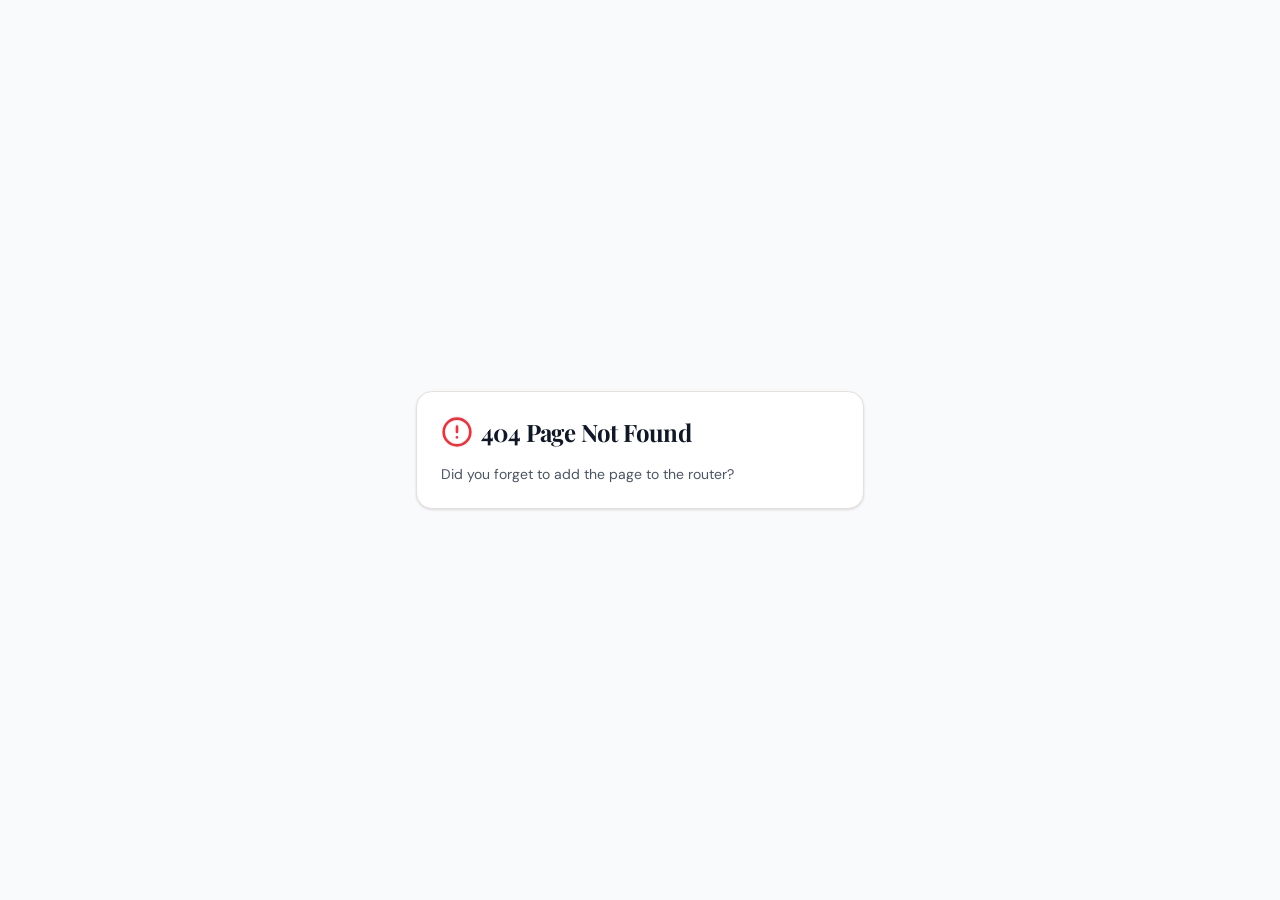
==== commit eed25f5a: "Update index.html" ====
--- a/index.html
+++ b/index.html
@@ -5,20 +5,15 @@
     <meta name="viewport" content="width=device-width, initial-scale=1.0, maximum-scale=1" />
     <title>Posadas Más Fácil</title>
     
-    <base href="/posadas-mas-facil/">
-
-    <link rel="preconnect" href="https://fonts.googleapis.com">
-    <link rel="preconnect" href="https://fonts.gstatic.com" crossorigin>
-    <link href="https://fonts.googleapis.com/css2?family=Inter:wght@400;500;600;700&display=swap" rel="stylesheet">
-    
-    <script type="module" src="./script.js"></script>
-    <link rel="stylesheet" href="./index.css">
+    <link rel="stylesheet" href="index.css">
+    <script type="module" src="script.js"></script>
 
     <script type="text/javascript">
-      // Redirección forzada para evitar el 404 del Router interno
+      // Script Ripley Nivel 3: Forzamos al navegador a ignorar la subcarpeta
       (function() {
-        var currentPath = window.location.pathname;
-        if (currentPath.includes('posadas-mas-facil') && currentPath !== '/posadas-mas-facil/') {
+        var l = window.location;
+        if (l.pathname.split('/').filter(Boolean).length > 1) {
+          // Si el router se confunde con la ruta, lo reseteamos al inicio del proyecto
           window.history.replaceState(null, null, '/posadas-mas-facil/');
         }
       })();
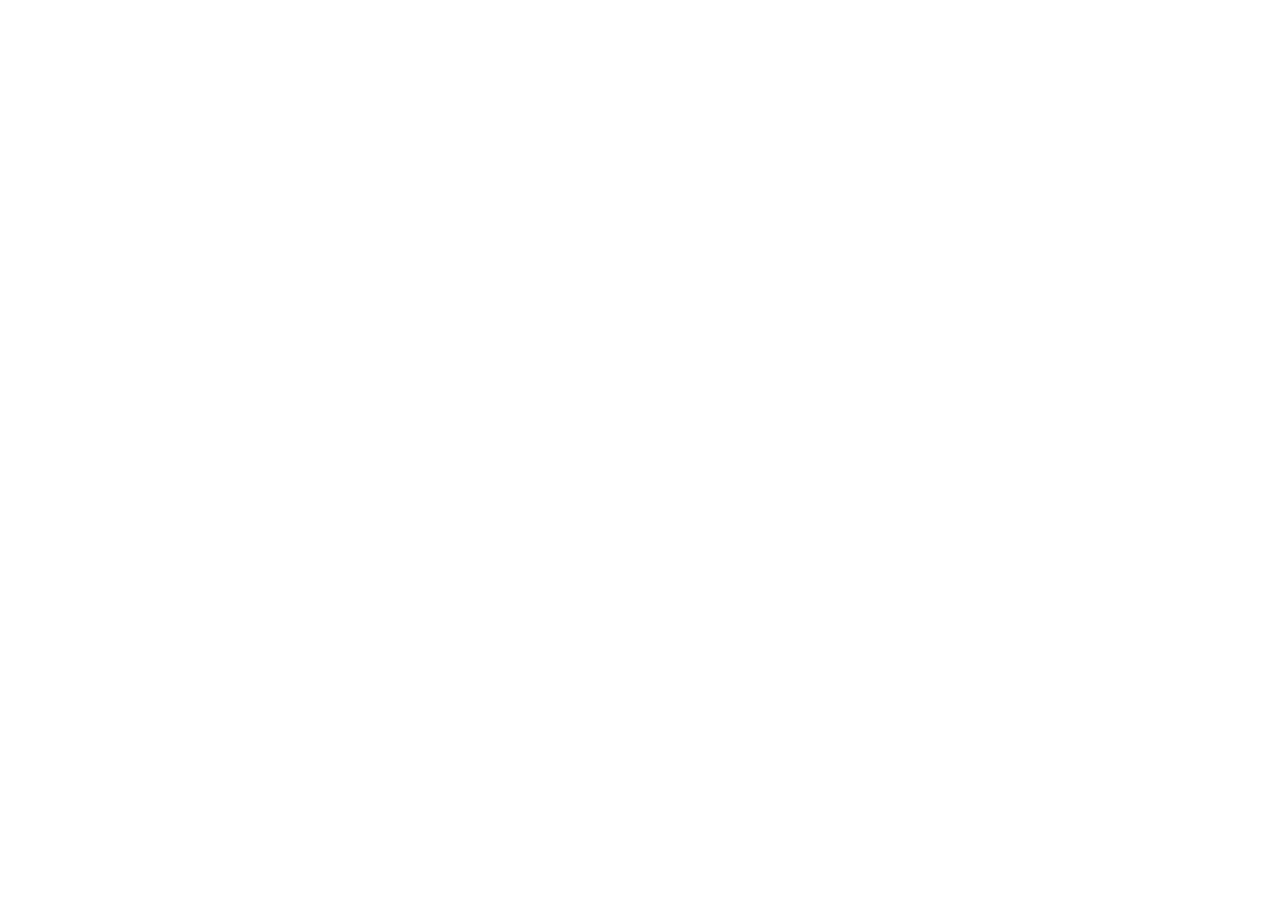
==== commit 50046832: "Update index.html" ====
--- a/index.html
+++ b/index.html
@@ -5,18 +5,19 @@
     <meta name="viewport" content="width=device-width, initial-scale=1.0, maximum-scale=1" />
     <title>Posadas Más Fácil</title>
     
+    <base href="/posadas-mas-facil/">
+
     <link rel="stylesheet" href="index.css">
     <script type="module" src="script.js"></script>
 
     <script type="text/javascript">
-      // Script Ripley Nivel 3: Forzamos al navegador a ignorar la subcarpeta
-      (function() {
-        var l = window.location;
-        if (l.pathname.split('/').filter(Boolean).length > 1) {
-          // Si el router se confunde con la ruta, lo reseteamos al inicio del proyecto
+      // Este script guarda la ruta actual y limpia el camino para el Router de React
+      (function(l) {
+        if (l.pathname === '/posadas-mas-facil' || l.pathname === '/posadas-mas-facil/') {
+          // Si estamos en la raíz del proyecto, le aseguramos al JS que esta es la ruta base
           window.history.replaceState(null, null, '/posadas-mas-facil/');
         }
-      })();
+      }(window.location));
     </script>
   </head>
   <body>
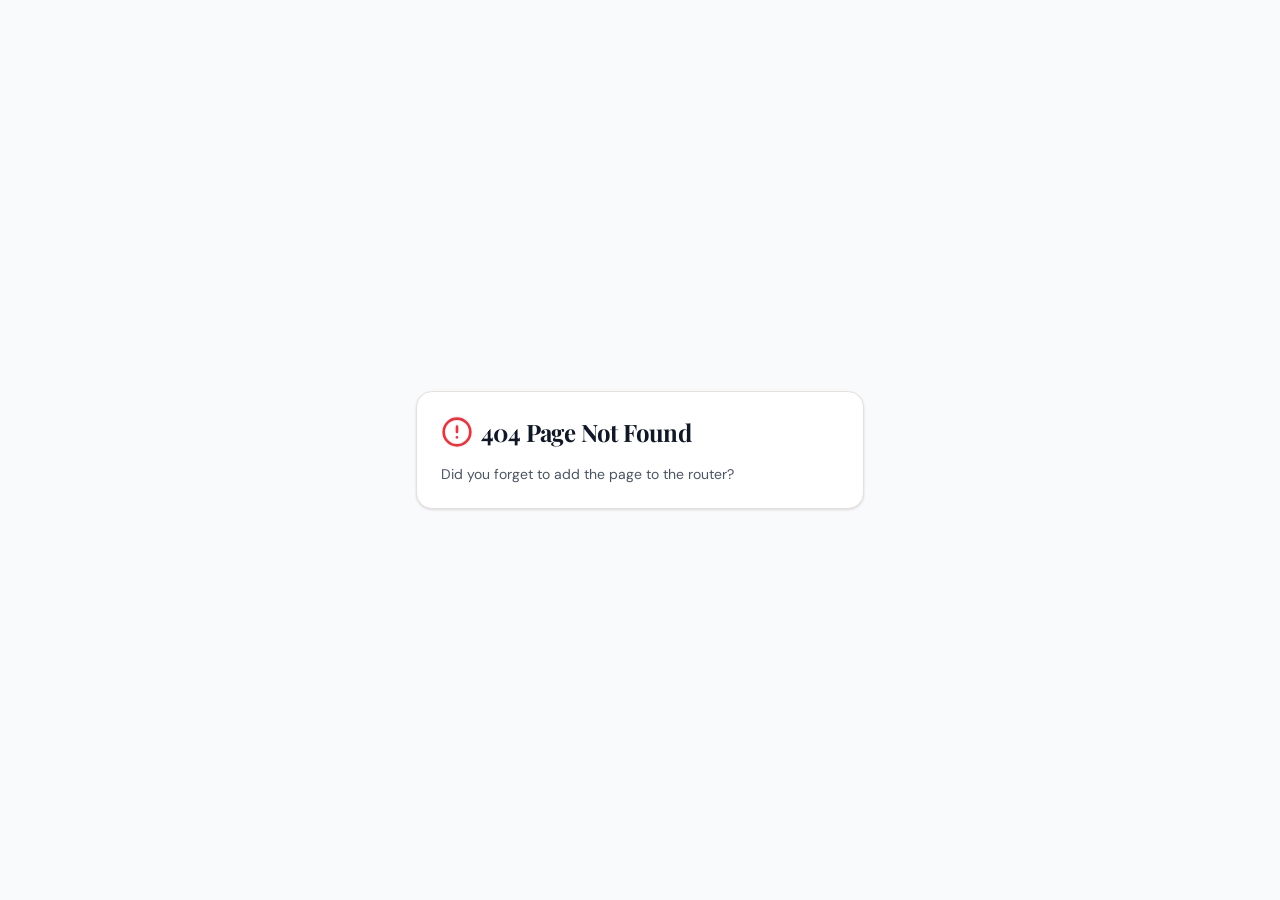
==== commit f78a11e2: "Update index.html" ====
--- a/index.html
+++ b/index.html
@@ -5,20 +5,14 @@
     <meta name="viewport" content="width=device-width, initial-scale=1.0, maximum-scale=1" />
     <title>Posadas Más Fácil</title>
     
-    <base href="/posadas-mas-facil/">
+    <link rel="stylesheet" href="./index-C2GExxA5.css">
 
-    <link rel="stylesheet" href="index.css">
-    <script type="module" src="script.js"></script>
+    <script type="module">
+      // Parche preventivo para el Router de Vite en subcarpetas
+      window.__BASE_PATH__ = '/posadas-mas-facil/';
+    </script>
 
-    <script type="text/javascript">
-      // Este script guarda la ruta actual y limpia el camino para el Router de React
-      (function(l) {
-        if (l.pathname === '/posadas-mas-facil' || l.pathname === '/posadas-mas-facil/') {
-          // Si estamos en la raíz del proyecto, le aseguramos al JS que esta es la ruta base
-          window.history.replaceState(null, null, '/posadas-mas-facil/');
-        }
-      }(window.location));
-    </script>
+    <script type="module" src="./index-BmnUszgU.js"></script>
   </head>
   <body>
     <div id="root"></div>
--- a/index-C2GExxA5.css
+++ b/index-C2GExxA5.css
@@ -0,0 +1 @@
+@import"https://fonts.googleapis.com/css2?family=DM+Sans:ital,wght@0,400;0,500;0,700;1,400&family=Playfair+Display:ital,wght@0,400;0,600;0,700;1,400;1,600&display=swap";@layer components;@layer properties{@supports (((-webkit-hyphens:none)) and (not (margin-trim:inline))) or ((-moz-orient:inline) and (not (color:rgb(from red r g b)))){*,:before,:after,::backdrop{--tw-translate-x:0;--tw-translate-y:0;--tw-translate-z:0;--tw-rotate-x:initial;--tw-rotate-y:initial;--tw-rotate-z:initial;--tw-skew-x:initial;--tw-skew-y:initial;--tw-space-y-reverse:0;--tw-space-x-reverse:0;--tw-border-style:solid;--tw-gradient-position:initial;--tw-gradient-from:#0000;--tw-gradient-via:#0000;--tw-gradient-to:#0000;--tw-gradient-stops:initial;--tw-gradient-via-stops:initial;--tw-gradient-from-position:0%;--tw-gradient-via-position:50%;--tw-gradient-to-position:100%;--tw-leading:initial;--tw-font-weight:initial;--tw-tracking:initial;--tw-ordinal:initial;--tw-slashed-zero:initial;--tw-numeric-figure:initial;--tw-numeric-spacing:initial;--tw-numeric-fraction:initial;--tw-shadow:0 0 #0000;--tw-shadow-color:initial;--tw-shadow-alpha:100%;--tw-inset-shadow:0 0 #0000;--tw-inset-shadow-color:initial;--tw-inset-shadow-alpha:100%;--tw-ring-color:initial;--tw-ring-shadow:0 0 #0000;--tw-inset-ring-color:initial;--tw-inset-ring-shadow:0 0 #0000;--tw-ring-inset:initial;--tw-ring-offset-width:0px;--tw-ring-offset-color:#fff;--tw-ring-offset-shadow:0 0 #0000;--tw-outline-style:solid;--tw-blur:initial;--tw-brightness:initial;--tw-contrast:initial;--tw-grayscale:initial;--tw-hue-rotate:initial;--tw-invert:initial;--tw-opacity:initial;--tw-saturate:initial;--tw-sepia:initial;--tw-drop-shadow:initial;--tw-drop-shadow-color:initial;--tw-drop-shadow-alpha:100%;--tw-drop-shadow-size:initial;--tw-backdrop-blur:initial;--tw-backdrop-brightness:initial;--tw-backdrop-contrast:initial;--tw-backdrop-grayscale:initial;--tw-backdrop-hue-rotate:initial;--tw-backdrop-invert:initial;--tw-backdrop-opacity:initial;--tw-backdrop-saturate:initial;--tw-backdrop-sepia:initial;--tw-duration:initial;--tw-ease:initial;--tw-scale-x:1;--tw-scale-y:1;--tw-scale-z:1;--tw-content:"";--tw-animation-delay:0s;--tw-animation-direction:normal;--tw-animation-duration:initial;--tw-animation-fill-mode:none;--tw-animation-iteration-count:1;--tw-enter-blur:0;--tw-enter-opacity:1;--tw-enter-rotate:0;--tw-enter-scale:1;--tw-enter-translate-x:0;--tw-enter-translate-y:0;--tw-exit-blur:0;--tw-exit-opacity:1;--tw-exit-rotate:0;--tw-exit-scale:1;--tw-exit-translate-x:0;--tw-exit-translate-y:0}}}@layer theme{:root,:host{--font-mono:ui-monospace, SFMono-Regular, Menlo, Monaco, Consolas, "Liberation Mono", "Courier New", monospace;--color-red-50:oklch(97.1% .013 17.38);--color-red-100:oklch(93.6% .032 17.717);--color-red-300:oklch(80.8% .114 19.571);--color-red-400:oklch(70.4% .191 22.216);--color-red-500:oklch(63.7% .237 25.331);--color-red-600:oklch(57.7% .245 27.325);--color-red-800:oklch(44.4% .177 26.899);--color-orange-50:oklch(98% .016 73.684);--color-orange-300:oklch(83.7% .128 66.29);--color-orange-400:oklch(75% .183 55.934);--color-orange-500:oklch(70.5% .213 47.604);--color-orange-600:oklch(64.6% .222 41.116);--color-orange-950:oklch(26.6% .079 36.259);--color-amber-500:oklch(76.9% .188 70.08);--color-amber-600:oklch(66.6% .179 58.318);--color-yellow-600:oklch(68.1% .162 75.834);--color-green-100:oklch(96.2% .044 156.743);--color-green-600:oklch(62.7% .194 149.214);--color-green-900:oklch(39.3% .095 152.535);--color-emerald-50:oklch(97.9% .021 166.113);--color-emerald-200:oklch(90.5% .093 164.15);--color-emerald-300:oklch(84.5% .143 164.978);--color-emerald-400:oklch(76.5% .177 163.223);--color-emerald-500:oklch(69.6% .17 162.48);--color-emerald-600:oklch(59.6% .145 163.225);--color-emerald-700:oklch(50.8% .118 165.612);--color-emerald-800:oklch(43.2% .095 166.913);--color-emerald-950:oklch(26.2% .051 172.552);--color-teal-50:oklch(98.4% .014 180.72);--color-teal-300:oklch(85.5% .138 181.071);--color-teal-500:oklch(70.4% .14 182.503);--color-teal-600:oklch(60% .118 184.704);--color-teal-700:oklch(51.1% .096 186.391);--color-teal-950:oklch(27.7% .046 192.524);--color-cyan-50:oklch(98.4% .019 200.873);--color-cyan-300:oklch(86.5% .127 207.078);--color-cyan-500:oklch(71.5% .143 215.221);--color-cyan-600:oklch(60.9% .126 221.723);--color-cyan-700:oklch(52% .105 223.128);--color-cyan-950:oklch(30.2% .056 229.695);--color-sky-50:oklch(97.7% .013 236.62);--color-sky-300:oklch(82.8% .111 230.318);--color-sky-400:oklch(74.6% .16 232.661);--color-sky-500:oklch(68.5% .169 237.323);--color-sky-600:oklch(58.8% .158 241.966);--color-sky-950:oklch(29.3% .066 243.157);--color-blue-50:oklch(97% .014 254.604);--color-blue-100:oklch(93.2% .032 255.585);--color-blue-300:oklch(80.9% .105 251.813);--color-blue-400:oklch(70.7% .165 254.624);--color-blue-500:oklch(62.3% .214 259.815);--color-blue-600:oklch(54.6% .245 262.881);--color-blue-700:oklch(48.8% .243 264.376);--color-blue-900:oklch(37.9% .146 265.522);--color-blue-950:oklch(28.2% .091 267.935);--color-indigo-50:oklch(96.2% .018 272.314);--color-indigo-300:oklch(78.5% .115 274.713);--color-indigo-600:oklch(51.1% .262 276.966);--color-indigo-950:oklch(25.7% .09 281.288);--color-violet-50:oklch(96.9% .016 293.756);--color-violet-200:oklch(89.4% .057 293.283);--color-violet-300:oklch(81.1% .111 293.571);--color-violet-400:oklch(70.2% .183 293.541);--color-violet-500:oklch(60.6% .25 292.717);--color-violet-600:oklch(54.1% .281 293.009);--color-violet-800:oklch(43.2% .232 292.759);--color-violet-950:oklch(28.3% .141 291.089);--color-purple-300:oklch(82.7% .119 306.383);--color-slate-100:oklch(96.8% .007 247.896);--color-slate-300:oklch(86.9% .022 252.894);--color-slate-400:oklch(70.4% .04 256.788);--color-slate-500:oklch(55.4% .046 257.417);--color-slate-600:oklch(44.6% .043 257.281);--color-slate-700:oklch(37.2% .044 257.287);--color-slate-800:oklch(27.9% .041 260.031);--color-slate-900:oklch(20.8% .042 265.755);--color-gray-50:oklch(98.5% .002 247.839);--color-gray-600:oklch(44.6% .03 256.802);--color-gray-900:oklch(21% .034 264.665);--color-black:#000;--color-white:#fff;--spacing:.25rem;--container-sm:24rem;--container-md:28rem;--container-lg:32rem;--container-xl:36rem;--container-2xl:42rem;--container-7xl:80rem;--text-xs:.75rem;--text-xs--line-height:calc(1 / .75);--text-sm:.875rem;--text-sm--line-height:calc(1.25 / .875);--text-base:1rem;--text-base--line-height: 1.5 ;--text-lg:1.125rem;--text-lg--line-height:calc(1.75 / 1.125);--text-xl:1.25rem;--text-xl--line-height:calc(1.75 / 1.25);--text-2xl:1.5rem;--text-2xl--line-height:calc(2 / 1.5);--text-3xl:1.875rem;--text-3xl--line-height: 1.2 ;--text-4xl:2.25rem;--text-4xl--line-height:calc(2.5 / 2.25);--text-5xl:3rem;--text-5xl--line-height:1;--text-6xl:3.75rem;--text-6xl--line-height:1;--font-weight-light:300;--font-weight-normal:400;--font-weight-medium:500;--font-weight-semibold:600;--font-weight-bold:700;--font-weight-black:900;--tracking-tight:-.025em;--tracking-wide:.025em;--tracking-wider:.05em;--tracking-widest:.1em;--leading-tight:1.25;--leading-snug:1.375;--leading-normal:1.5;--leading-relaxed:1.625;--ease-out:cubic-bezier(0, 0, .2, 1);--ease-in-out:cubic-bezier(.4, 0, .2, 1);--animate-spin:spin 1s linear infinite;--animate-pulse:pulse 2s cubic-bezier(.4, 0, .6, 1) infinite;--blur-sm:8px;--blur-md:12px;--blur-3xl:64px;--aspect-video:16 / 9;--default-transition-duration:.15s;--default-transition-timing-function:cubic-bezier(.4, 0, .2, 1);--default-font-family:"DM Sans", sans-serif;--default-mono-font-family:var(--font-mono);--color-border:hsl(var(--border))}}@layer base{*,:after,:before,::backdrop{box-sizing:border-box;border:0 solid;margin:0;padding:0}::file-selector-button{box-sizing:border-box;border:0 solid;margin:0;padding:0}html,:host{-webkit-text-size-adjust:100%;tab-size:4;line-height:1.5;font-family:var(--default-font-family,ui-sans-serif, system-ui, sans-serif, "Apple Color Emoji", "Segoe UI Emoji", "Segoe UI Symbol", "Noto Color Emoji");font-feature-settings:var(--default-font-feature-settings,normal);font-variation-settings:var(--default-font-variation-settings,normal);-webkit-tap-highlight-color:transparent}hr{height:0;color:inherit;border-top-width:1px}abbr:where([title]){-webkit-text-decoration:underline dotted;text-decoration:underline dotted}h1,h2,h3,h4,h5,h6{font-size:inherit;font-weight:inherit}a{color:inherit;-webkit-text-decoration:inherit;text-decoration:inherit}b,strong{font-weight:bolder}code,kbd,samp,pre{font-family:var(--default-mono-font-family,ui-monospace, SFMono-Regular, Menlo, Monaco, Consolas, "Liberation Mono", "Courier New", monospace);font-feature-settings:var(--default-mono-font-feature-settings,normal);font-variation-settings:var(--default-mono-font-variation-settings,normal);font-size:1em}small{font-size:80%}sub,sup{vertical-align:baseline;font-size:75%;line-height:0;position:relative}sub{bottom:-.25em}sup{top:-.5em}table{text-indent:0;border-color:inherit;border-collapse:collapse}:-moz-focusring{outline:auto}progress{vertical-align:baseline}summary{display:list-item}ol,ul,menu{list-style:none}img,svg,video,canvas,audio,iframe,embed,object{vertical-align:middle;display:block}img,video{max-width:100%;height:auto}button,input,select,optgroup,textarea{font:inherit;font-feature-settings:inherit;font-variation-settings:inherit;letter-spacing:inherit;color:inherit;opacity:1;background-color:#0000;border-radius:0}::file-selector-button{font:inherit;font-feature-settings:inherit;font-variation-settings:inherit;letter-spacing:inherit;color:inherit;opacity:1;background-color:#0000;border-radius:0}:where(select:is([multiple],[size])) optgroup{font-weight:bolder}:where(select:is([multiple],[size])) optgroup option{padding-inline-start:20px}::file-selector-button{margin-inline-end:4px}::placeholder{opacity:1}@supports (not ((-webkit-appearance:-apple-pay-button))) or (contain-intrinsic-size:1px){::placeholder{color:currentColor}@supports (color:color-mix(in lab,red,red)){::placeholder{color:color-mix(in oklab,currentcolor 50%,transparent)}}}textarea{resize:vertical}::-webkit-search-decoration{-webkit-appearance:none}::-webkit-date-and-time-value{min-height:1lh;text-align:inherit}::-webkit-datetime-edit{display:inline-flex}::-webkit-datetime-edit-fields-wrapper{padding:0}::-webkit-datetime-edit{padding-block:0}::-webkit-datetime-edit-year-field{padding-block:0}::-webkit-datetime-edit-month-field{padding-block:0}::-webkit-datetime-edit-day-field{padding-block:0}::-webkit-datetime-edit-hour-field{padding-block:0}::-webkit-datetime-edit-minute-field{padding-block:0}::-webkit-datetime-edit-second-field{padding-block:0}::-webkit-datetime-edit-millisecond-field{padding-block:0}::-webkit-datetime-edit-meridiem-field{padding-block:0}::-webkit-calendar-picker-indicator{line-height:1}:-moz-ui-invalid{box-shadow:none}button,input:where([type=button],[type=reset],[type=submit]){appearance:button}::file-selector-button{appearance:button}::-webkit-inner-spin-button{height:auto}::-webkit-outer-spin-button{height:auto}[hidden]:where(:not([hidden=until-found])){display:none!important}*{border-color:hsl(var(--border))}body{background-color:hsl(var(--background));color:hsl(var(--foreground));-webkit-font-smoothing:antialiased;-moz-osx-font-smoothing:grayscale;font-family:DM Sans,sans-serif}body ::selection{background-color:hsl(var(--primary))}@supports (color:color-mix(in lab,red,red)){body ::selection{background-color:color-mix(in oklab,hsl(var(--primary)) 20%,transparent)}}body::selection{background-color:hsl(var(--primary))}@supports (color:color-mix(in lab,red,red)){body::selection{background-color:color-mix(in oklab,hsl(var(--primary)) 20%,transparent)}}body ::selection{color:hsl(var(--primary))}body::selection{color:hsl(var(--primary))}h1,h2,h3,h4,h5,h6{--tw-tracking:var(--tracking-tight);letter-spacing:var(--tracking-tight);color:hsl(var(--foreground));font-family:Playfair Display,serif}}@layer utilities{.\@container\/field-group{container:field-group/inline-size}.pointer-events-auto{pointer-events:auto}.pointer-events-none{pointer-events:none}.invisible{visibility:hidden}.visible{visibility:visible}.sr-only{clip-path:inset(50%);white-space:nowrap;border-width:0;width:1px;height:1px;margin:-1px;padding:0;position:absolute;overflow:hidden}.absolute{position:absolute}.fixed{position:fixed}.relative{position:relative}.static{position:static}.inset-0{inset:calc(var(--spacing) * 0)}.inset-x-0{inset-inline:calc(var(--spacing) * 0)}.inset-y-0{inset-block:calc(var(--spacing) * 0)}.start{inset-inline-start:var(--spacing)}.-top-12{top:calc(var(--spacing) * -12)}.-top-20{top:calc(var(--spacing) * -20)}.top-0{top:calc(var(--spacing) * 0)}.top-1\.5{top:calc(var(--spacing) * 1.5)}.top-1\/2{top:50%}.top-2{top:calc(var(--spacing) * 2)}.top-3\.5{top:calc(var(--spacing) * 3.5)}.top-4{top:calc(var(--spacing) * 4)}.top-10{top:calc(var(--spacing) * 10)}.top-24{top:calc(var(--spacing) * 24)}.top-\[1px\]{top:1px}.top-\[50\%\]{top:50%}.top-\[60\%\]{top:60%}.top-full{top:100%}.-right-12{right:calc(var(--spacing) * -12)}.-right-20{right:calc(var(--spacing) * -20)}.right-0{right:calc(var(--spacing) * 0)}.right-1{right:calc(var(--spacing) * 1)}.right-2{right:calc(var(--spacing) * 2)}.right-3{right:calc(var(--spacing) * 3)}.right-4{right:calc(var(--spacing) * 4)}.right-16{right:calc(var(--spacing) * 16)}.right-48{right:calc(var(--spacing) * 48)}.-bottom-10{bottom:calc(var(--spacing) * -10)}.-bottom-12{bottom:calc(var(--spacing) * -12)}.bottom-0{bottom:calc(var(--spacing) * 0)}.bottom-24{bottom:calc(var(--spacing) * 24)}.-left-10{left:calc(var(--spacing) * -10)}.-left-12{left:calc(var(--spacing) * -12)}.left-0{left:calc(var(--spacing) * 0)}.left-1\/2{left:50%}.left-1\/3{left:33.3333%}.left-2{left:calc(var(--spacing) * 2)}.left-\[50\%\]{left:50%}.-z-10{z-index:-10}.z-0{z-index:0}.z-10{z-index:10}.z-20{z-index:20}.z-50{z-index:50}.z-\[1\]{z-index:1}.z-\[100\]{z-index:100}.order-first{order:-9999}.order-last{order:9999}.\!m-0{margin:calc(var(--spacing) * 0)!important}.-mx-1{margin-inline:calc(var(--spacing) * -1)}.mx-2{margin-inline:calc(var(--spacing) * 2)}.mx-3\.5{margin-inline:calc(var(--spacing) * 3.5)}.mx-4{margin-inline:calc(var(--spacing) * 4)}.mx-auto{margin-inline:auto}.-my-2{margin-block:calc(var(--spacing) * -2)}.my-0{margin-block:calc(var(--spacing) * 0)}.my-0\.5{margin-block:calc(var(--spacing) * .5)}.my-1{margin-block:calc(var(--spacing) * 1)}.-mt-4{margin-top:calc(var(--spacing) * -4)}.mt-0\.5{margin-top:calc(var(--spacing) * .5)}.mt-1\.5{margin-top:calc(var(--spacing) * 1.5)}.mt-2{margin-top:calc(var(--spacing) * 2)}.mt-4{margin-top:calc(var(--spacing) * 4)}.mt-5{margin-top:calc(var(--spacing) * 5)}.mt-8{margin-top:calc(var(--spacing) * 8)}.mt-24{margin-top:calc(var(--spacing) * 24)}.mt-auto{margin-top:auto}.mr-2{margin-right:calc(var(--spacing) * 2)}.mb-0\.5{margin-bottom:calc(var(--spacing) * .5)}.mb-1{margin-bottom:calc(var(--spacing) * 1)}.mb-1\.5{margin-bottom:calc(var(--spacing) * 1.5)}.mb-2{margin-bottom:calc(var(--spacing) * 2)}.mb-3{margin-bottom:calc(var(--spacing) * 3)}.mb-4{margin-bottom:calc(var(--spacing) * 4)}.mb-5{margin-bottom:calc(var(--spacing) * 5)}.mb-6{margin-bottom:calc(var(--spacing) * 6)}.mb-8{margin-bottom:calc(var(--spacing) * 8)}.mb-10{margin-bottom:calc(var(--spacing) * 10)}.mb-12{margin-bottom:calc(var(--spacing) * 12)}.-ml-4{margin-left:calc(var(--spacing) * -4)}.ml-1{margin-left:calc(var(--spacing) * 1)}.ml-4{margin-left:calc(var(--spacing) * 4)}.ml-auto{margin-left:auto}.line-clamp-2{-webkit-line-clamp:2;-webkit-box-orient:vertical;display:-webkit-box;overflow:hidden}.block{display:block}.flex{display:flex}.grid{display:grid}.hidden{display:none}.inline{display:inline}.inline-block{display:inline-block}.inline-flex{display:inline-flex}.table{display:table}.aspect-square{aspect-ratio:1}.aspect-video{aspect-ratio:var(--aspect-video)}.size-4{width:calc(var(--spacing) * 4);height:calc(var(--spacing) * 4)}.size-6{width:calc(var(--spacing) * 6);height:calc(var(--spacing) * 6)}.size-8{width:calc(var(--spacing) * 8);height:calc(var(--spacing) * 8)}.size-10{width:calc(var(--spacing) * 10);height:calc(var(--spacing) * 10)}.size-\[--cell-size\]{width:--cell-size;height:--cell-size}.h-1\.5{height:calc(var(--spacing) * 1.5)}.h-2{height:calc(var(--spacing) * 2)}.h-2\.5{height:calc(var(--spacing) * 2.5)}.h-3{height:calc(var(--spacing) * 3)}.h-3\.5{height:calc(var(--spacing) * 3.5)}.h-4{height:calc(var(--spacing) * 4)}.h-5{height:calc(var(--spacing) * 5)}.h-6{height:calc(var(--spacing) * 6)}.h-7{height:calc(var(--spacing) * 7)}.h-8{height:calc(var(--spacing) * 8)}.h-9{height:calc(var(--spacing) * 9)}.h-10{height:calc(var(--spacing) * 10)}.h-12{height:calc(var(--spacing) * 12)}.h-14{height:calc(var(--spacing) * 14)}.h-16{height:calc(var(--spacing) * 16)}.h-48{height:calc(var(--spacing) * 48)}.h-64{height:calc(var(--spacing) * 64)}.h-72{height:calc(var(--spacing) * 72)}.h-80{height:calc(var(--spacing) * 80)}.h-\[--cell-size\]{height:--cell-size}.h-\[1px\]{height:1px}.h-\[var\(--radix-navigation-menu-viewport-height\)\]{height:var(--radix-navigation-menu-viewport-height)}.h-\[var\(--radix-select-trigger-height\)\]{height:var(--radix-select-trigger-height)}.h-auto{height:auto}.h-full{height:100%}.h-px{height:1px}.h-svh{height:100svh}.max-h-\[--radix-context-menu-content-available-height\]{max-height:--radix-context-menu-content-available-height}.max-h-\[--radix-select-content-available-height\]{max-height:--radix-select-content-available-height}.max-h-\[300px\]{max-height:300px}.max-h-\[var\(--radix-dropdown-menu-content-available-height\)\]{max-height:var(--radix-dropdown-menu-content-available-height)}.max-h-screen{max-height:100vh}.min-h-0{min-height:calc(var(--spacing) * 0)}.min-h-8{min-height:calc(var(--spacing) * 8)}.min-h-9{min-height:calc(var(--spacing) * 9)}.min-h-10{min-height:calc(var(--spacing) * 10)}.min-h-\[60px\]{min-height:60px}.min-h-\[90vh\]{min-height:90vh}.min-h-screen{min-height:100vh}.min-h-svh{min-height:100svh}.w-0{width:calc(var(--spacing) * 0)}.w-1{width:calc(var(--spacing) * 1)}.w-2{width:calc(var(--spacing) * 2)}.w-2\.5{width:calc(var(--spacing) * 2.5)}.w-3{width:calc(var(--spacing) * 3)}.w-3\.5{width:calc(var(--spacing) * 3.5)}.w-3\/4{width:75%}.w-4{width:calc(var(--spacing) * 4)}.w-5{width:calc(var(--spacing) * 5)}.w-6{width:calc(var(--spacing) * 6)}.w-7{width:calc(var(--spacing) * 7)}.w-8{width:calc(var(--spacing) * 8)}.w-9{width:calc(var(--spacing) * 9)}.w-10{width:calc(var(--spacing) * 10)}.w-12{width:calc(var(--spacing) * 12)}.w-14{width:calc(var(--spacing) * 14)}.w-16{width:calc(var(--spacing) * 16)}.w-48{width:calc(var(--spacing) * 48)}.w-64{width:calc(var(--spacing) * 64)}.w-72{width:calc(var(--spacing) * 72)}.w-80{width:calc(var(--spacing) * 80)}.w-\[--cell-size\]{width:--cell-size}.w-\[1px\]{width:1px}.w-\[100px\]{width:100px}.w-\[var\(--sidebar-width\)\]{width:var(--sidebar-width)}.w-auto{width:auto}.w-fit{width:fit-content}.w-full{width:100%}.w-max{width:max-content}.w-px{width:1px}.max-w-2xl{max-width:var(--container-2xl)}.max-w-7xl{max-width:var(--container-7xl)}.max-w-\[var\(--skeleton-width\)\]{max-width:var(--skeleton-width)}.max-w-lg{max-width:var(--container-lg)}.max-w-max{max-width:max-content}.max-w-md{max-width:var(--container-md)}.max-w-sm{max-width:var(--container-sm)}.max-w-xl{max-width:var(--container-xl)}.min-w-0{min-width:calc(var(--spacing) * 0)}.min-w-5{min-width:calc(var(--spacing) * 5)}.min-w-8{min-width:calc(var(--spacing) * 8)}.min-w-9{min-width:calc(var(--spacing) * 9)}.min-w-10{min-width:calc(var(--spacing) * 10)}.min-w-\[--cell-size\]{min-width:--cell-size}.min-w-\[8rem\]{min-width:8rem}.min-w-\[12rem\]{min-width:12rem}.min-w-\[var\(--radix-select-trigger-width\)\]{min-width:var(--radix-select-trigger-width)}.flex-1{flex:1}.flex-shrink-0,.shrink-0{flex-shrink:0}.flex-grow,.grow{flex-grow:1}.grow-0{flex-grow:0}.basis-full{flex-basis:100%}.caption-bottom{caption-side:bottom}.border-collapse{border-collapse:collapse}.origin-\[--radix-context-menu-content-transform-origin\]{transform-origin:--radix-context-menu-content-transform-origin}.origin-\[--radix-dropdown-menu-content-transform-origin\]{transform-origin:--radix-dropdown-menu-content-transform-origin}.origin-\[--radix-hover-card-content-transform-origin\]{transform-origin:--radix-hover-card-content-transform-origin}.origin-\[--radix-menubar-content-transform-origin\]{transform-origin:--radix-menubar-content-transform-origin}.origin-\[--radix-popover-content-transform-origin\]{transform-origin:--radix-popover-content-transform-origin}.origin-\[--radix-select-content-transform-origin\]{transform-origin:--radix-select-content-transform-origin}.origin-\[--radix-tooltip-content-transform-origin\]{transform-origin:--radix-tooltip-content-transform-origin}.-translate-x-1\/2{--tw-translate-x: -50% ;translate:var(--tw-translate-x) var(--tw-translate-y)}.-translate-x-px{--tw-translate-x:-1px;translate:var(--tw-translate-x) var(--tw-translate-y)}.translate-x-\[-50\%\]{--tw-translate-x:-50%;translate:var(--tw-translate-x) var(--tw-translate-y)}.translate-x-px{--tw-translate-x:1px;translate:var(--tw-translate-x) var(--tw-translate-y)}.-translate-y-1\/2{--tw-translate-y: -50% ;translate:var(--tw-translate-x) var(--tw-translate-y)}.translate-y-1{--tw-translate-y:calc(var(--spacing) * 1);translate:var(--tw-translate-x) var(--tw-translate-y)}.translate-y-\[-50\%\]{--tw-translate-y:-50%;translate:var(--tw-translate-x) var(--tw-translate-y)}.rotate-45{rotate:45deg}.rotate-90{rotate:90deg}.transform{transform:var(--tw-rotate-x,) var(--tw-rotate-y,) var(--tw-rotate-z,) var(--tw-skew-x,) var(--tw-skew-y,)}.animate-caret-blink{animation:1.25s ease-out infinite caret-blink}.animate-in{animation:enter var(--tw-animation-duration,var(--tw-duration,.15s))var(--tw-ease,ease)var(--tw-animation-delay,0s)var(--tw-animation-iteration-count,1)var(--tw-animation-direction,normal)var(--tw-animation-fill-mode,none)}.animate-pulse{animation:var(--animate-pulse)}.animate-spin{animation:var(--animate-spin)}.cursor-default{cursor:default}.cursor-pointer{cursor:pointer}.cursor-text{cursor:text}.touch-none{touch-action:none}.resize-none{resize:none}.list-disc{list-style-type:disc}.list-none{list-style-type:none}.grid-cols-1{grid-template-columns:repeat(1,minmax(0,1fr))}.grid-cols-2{grid-template-columns:repeat(2,minmax(0,1fr))}.flex-col{flex-direction:column}.flex-col-reverse{flex-direction:column-reverse}.flex-row{flex-direction:row}.flex-wrap{flex-wrap:wrap}.place-content-center{place-content:center}.items-center{align-items:center}.items-end{align-items:flex-end}.items-start{align-items:flex-start}.items-stretch{align-items:stretch}.justify-between{justify-content:space-between}.justify-center{justify-content:center}.justify-start{justify-content:flex-start}.gap-1{gap:calc(var(--spacing) * 1)}.gap-1\.5{gap:calc(var(--spacing) * 1.5)}.gap-2{gap:calc(var(--spacing) * 2)}.gap-2\.5{gap:calc(var(--spacing) * 2.5)}.gap-3{gap:calc(var(--spacing) * 3)}.gap-4{gap:calc(var(--spacing) * 4)}.gap-5{gap:calc(var(--spacing) * 5)}.gap-6{gap:calc(var(--spacing) * 6)}.gap-7{gap:calc(var(--spacing) * 7)}.gap-12{gap:calc(var(--spacing) * 12)}.gap-16{gap:calc(var(--spacing) * 16)}:where(.space-y-1\.5>:not(:last-child)){--tw-space-y-reverse:0;margin-block-start:calc(calc(var(--spacing) * 1.5) * var(--tw-space-y-reverse));margin-block-end:calc(calc(var(--spacing) * 1.5) * calc(1 - var(--tw-space-y-reverse)))}:where(.space-y-2>:not(:last-child)){--tw-space-y-reverse:0;margin-block-start:calc(calc(var(--spacing) * 2) * var(--tw-space-y-reverse));margin-block-end:calc(calc(var(--spacing) * 2) * calc(1 - var(--tw-space-y-reverse)))}:where(.space-y-4>:not(:last-child)){--tw-space-y-reverse:0;margin-block-start:calc(calc(var(--spacing) * 4) * var(--tw-space-y-reverse));margin-block-end:calc(calc(var(--spacing) * 4) * calc(1 - var(--tw-space-y-reverse)))}:where(.space-y-6>:not(:last-child)){--tw-space-y-reverse:0;margin-block-start:calc(calc(var(--spacing) * 6) * var(--tw-space-y-reverse));margin-block-end:calc(calc(var(--spacing) * 6) * calc(1 - var(--tw-space-y-reverse)))}:where(.space-x-1>:not(:last-child)){--tw-space-x-reverse:0;margin-inline-start:calc(calc(var(--spacing) * 1) * var(--tw-space-x-reverse));margin-inline-end:calc(calc(var(--spacing) * 1) * calc(1 - var(--tw-space-x-reverse)))}:where(.space-x-4>:not(:last-child)){--tw-space-x-reverse:0;margin-inline-start:calc(calc(var(--spacing) * 4) * var(--tw-space-x-reverse));margin-inline-end:calc(calc(var(--spacing) * 4) * calc(1 - var(--tw-space-x-reverse)))}.self-stretch{align-self:stretch}.overflow-auto{overflow:auto}.overflow-hidden{overflow:hidden}.overflow-x-hidden{overflow-x:hidden}.overflow-y-auto{overflow-y:auto}.rounded-2xl{border-radius:calc(var(--radius) + 8px)}.rounded-\[2px\]{border-radius:2px}.rounded-\[calc\(var\(--radius\)-5px\)\]{border-radius:calc(var(--radius) - 5px)}.rounded-\[inherit\]{border-radius:inherit}.rounded-full{border-radius:3.40282e38px}.rounded-lg{border-radius:var(--radius)}.rounded-md{border-radius:calc(var(--radius) - 2px)}.rounded-none{border-radius:0}.rounded-sm{border-radius:calc(var(--radius) - 4px)}.rounded-xl{border-radius:calc(var(--radius) + 4px)}.rounded-t-\[3rem\]{border-top-left-radius:3rem;border-top-right-radius:3rem}.rounded-t-\[10px\]{border-top-left-radius:10px;border-top-right-radius:10px}.rounded-l-md{border-top-left-radius:calc(var(--radius) - 2px);border-bottom-left-radius:calc(var(--radius) - 2px)}.rounded-tl-sm{border-top-left-radius:calc(var(--radius) - 4px)}.rounded-r-md{border-top-right-radius:calc(var(--radius) - 2px);border-bottom-right-radius:calc(var(--radius) - 2px)}.border{border-style:var(--tw-border-style);border-width:1px}.border-0{border-style:var(--tw-border-style);border-width:0}.border-2{border-style:var(--tw-border-style);border-width:2px}.border-\[1\.5px\]{border-style:var(--tw-border-style);border-width:1.5px}.border-y{border-block-style:var(--tw-border-style);border-block-width:1px}.border-t{border-top-style:var(--tw-border-style);border-top-width:1px}.border-r{border-right-style:var(--tw-border-style);border-right-width:1px}.border-b{border-bottom-style:var(--tw-border-style);border-bottom-width:1px}.border-l{border-left-style:var(--tw-border-style);border-left-width:1px}.border-dashed{--tw-border-style:dashed;border-style:dashed}.\[border-color\:var\(--badge-outline\)\]{border-color:var(--badge-outline)}.\[border-color\:var\(--button-outline\)\]{border-color:var(--button-outline)}.border-\[--color-border\]{border-color:--color-border}.border-blue-300\/60{border-color:#90c5ff99}@supports (color:color-mix(in lab,red,red)){.border-blue-300\/60{border-color:color-mix(in oklab,var(--color-blue-300) 60%,transparent)}}.border-blue-500\/30{border-color:#3080ff4d}@supports (color:color-mix(in lab,red,red)){.border-blue-500\/30{border-color:color-mix(in oklab,var(--color-blue-500) 30%,transparent)}}.border-border,.border-border\/50{border-color:hsl(var(--border))}@supports (color:color-mix(in lab,red,red)){.border-border\/50{border-color:color-mix(in oklab,hsl(var(--border)) 50%,transparent)}}.border-border\/60{border-color:hsl(var(--border))}@supports (color:color-mix(in lab,red,red)){.border-border\/60{border-color:color-mix(in oklab,hsl(var(--border)) 60%,transparent)}}.border-cyan-300\/60{border-color:#53eafd99}@supports (color:color-mix(in lab,red,red)){.border-cyan-300\/60{border-color:color-mix(in oklab,var(--color-cyan-300) 60%,transparent)}}.border-destructive{border-color:hsl(var(--destructive))}.border-destructive-border{border-color:var(--destructive-border)}.border-destructive\/50{border-color:hsl(var(--destructive))}@supports (color:color-mix(in lab,red,red)){.border-destructive\/50{border-color:color-mix(in oklab,hsl(var(--destructive)) 50%,transparent)}}.border-emerald-200\/60{border-color:#a4f4cf99}@supports (color:color-mix(in lab,red,red)){.border-emerald-200\/60{border-color:color-mix(in oklab,var(--color-emerald-200) 60%,transparent)}}.border-emerald-400\/40{border-color:#00d29466}@supports (color:color-mix(in lab,red,red)){.border-emerald-400\/40{border-color:color-mix(in oklab,var(--color-emerald-400) 40%,transparent)}}.border-input{border-color:hsl(var(--input))}.border-orange-400\/40{border-color:#ff8b1a66}@supports (color:color-mix(in lab,red,red)){.border-orange-400\/40{border-color:color-mix(in oklab,var(--color-orange-400) 40%,transparent)}}.border-orange-500\/30{border-color:#fe6e004d}@supports (color:color-mix(in lab,red,red)){.border-orange-500\/30{border-color:color-mix(in oklab,var(--color-orange-500) 30%,transparent)}}.border-primary{border-color:hsl(var(--primary))}.border-primary-border{border-color:var(--primary-border)}.border-primary\/50{border-color:hsl(var(--primary))}@supports (color:color-mix(in lab,red,red)){.border-primary\/50{border-color:color-mix(in oklab,hsl(var(--primary)) 50%,transparent)}}.border-red-400\/30{border-color:#ff65684d}@supports (color:color-mix(in lab,red,red)){.border-red-400\/30{border-color:color-mix(in oklab,var(--color-red-400) 30%,transparent)}}.border-secondary-border{border-color:var(--secondary-border)}.border-sky-400\/40{border-color:#00bcfe66}@supports (color:color-mix(in lab,red,red)){.border-sky-400\/40{border-color:color-mix(in oklab,var(--color-sky-400) 40%,transparent)}}.border-sky-500\/30{border-color:#00a5ef4d}@supports (color:color-mix(in lab,red,red)){.border-sky-500\/30{border-color:color-mix(in oklab,var(--color-sky-500) 30%,transparent)}}.border-slate-300\/60{border-color:#cad5e299}@supports (color:color-mix(in lab,red,red)){.border-slate-300\/60{border-color:color-mix(in oklab,var(--color-slate-300) 60%,transparent)}}.border-teal-300\/60{border-color:#46ecd599}@supports (color:color-mix(in lab,red,red)){.border-teal-300\/60{border-color:color-mix(in oklab,var(--color-teal-300) 60%,transparent)}}.border-transparent{border-color:#0000}.border-violet-200\/60{border-color:#ddd6ff99}@supports (color:color-mix(in lab,red,red)){.border-violet-200\/60{border-color:color-mix(in oklab,var(--color-violet-200) 60%,transparent)}}.border-violet-400\/40{border-color:#a685ff66}@supports (color:color-mix(in lab,red,red)){.border-violet-400\/40{border-color:color-mix(in oklab,var(--color-violet-400) 40%,transparent)}}.border-white\/20{border-color:#fff3}@supports (color:color-mix(in lab,red,red)){.border-white\/20{border-color:color-mix(in oklab,var(--color-white) 20%,transparent)}}.border-white\/30{border-color:#ffffff4d}@supports (color:color-mix(in lab,red,red)){.border-white\/30{border-color:color-mix(in oklab,var(--color-white) 30%,transparent)}}.border-t-transparent{border-top-color:#0000}.border-l-transparent{border-left-color:#0000}.bg-\[--color-bg\]{background-color:--color-bg}.bg-accent{background-color:hsl(var(--accent))}.bg-amber-500{background-color:var(--color-amber-500)}.bg-background,.bg-background\/95{background-color:hsl(var(--background))}@supports (color:color-mix(in lab,red,red)){.bg-background\/95{background-color:color-mix(in oklab,hsl(var(--background)) 95%,transparent)}}.bg-black\/80{background-color:#000c}@supports (color:color-mix(in lab,red,red)){.bg-black\/80{background-color:color-mix(in oklab,var(--color-black) 80%,transparent)}}.bg-blue-50{background-color:var(--color-blue-50)}.bg-blue-100{background-color:var(--color-blue-100)}.bg-blue-300\/10{background-color:#90c5ff1a}@supports (color:color-mix(in lab,red,red)){.bg-blue-300\/10{background-color:color-mix(in oklab,var(--color-blue-300) 10%,transparent)}}.bg-blue-600{background-color:var(--color-blue-600)}.bg-blue-600\/10{background-color:#155dfc1a}@supports (color:color-mix(in lab,red,red)){.bg-blue-600\/10{background-color:color-mix(in oklab,var(--color-blue-600) 10%,transparent)}}.bg-blue-700{background-color:var(--color-blue-700)}.bg-border{background-color:hsl(var(--border))}.bg-card{background-color:hsl(var(--card))}.bg-cyan-50{background-color:var(--color-cyan-50)}.bg-cyan-300\/8{background-color:#53eafd14}@supports (color:color-mix(in lab,red,red)){.bg-cyan-300\/8{background-color:color-mix(in oklab,var(--color-cyan-300) 8%,transparent)}}.bg-cyan-600{background-color:var(--color-cyan-600)}.bg-destructive{background-color:hsl(var(--destructive))}.bg-emerald-50\/60{background-color:#ecfdf599}@supports (color:color-mix(in lab,red,red)){.bg-emerald-50\/60{background-color:color-mix(in oklab,var(--color-emerald-50) 60%,transparent)}}.bg-emerald-300\/10{background-color:#5ee9b51a}@supports (color:color-mix(in lab,red,red)){.bg-emerald-300\/10{background-color:color-mix(in oklab,var(--color-emerald-300) 10%,transparent)}}.bg-emerald-400\/8{background-color:#00d29414}@supports (color:color-mix(in lab,red,red)){.bg-emerald-400\/8{background-color:color-mix(in oklab,var(--color-emerald-400) 8%,transparent)}}.bg-emerald-500\/10{background-color:#00bb7f1a}@supports (color:color-mix(in lab,red,red)){.bg-emerald-500\/10{background-color:color-mix(in oklab,var(--color-emerald-500) 10%,transparent)}}.bg-emerald-600{background-color:var(--color-emerald-600)}.bg-foreground{background-color:hsl(var(--foreground))}.bg-gray-50{background-color:var(--color-gray-50)}.bg-green-100{background-color:var(--color-green-100)}.bg-green-600{background-color:var(--color-green-600)}.bg-indigo-50\/60{background-color:#eef2ff99}@supports (color:color-mix(in lab,red,red)){.bg-indigo-50\/60{background-color:color-mix(in oklab,var(--color-indigo-50) 60%,transparent)}}.bg-indigo-300\/10{background-color:#a4b3ff1a}@supports (color:color-mix(in lab,red,red)){.bg-indigo-300\/10{background-color:color-mix(in oklab,var(--color-indigo-300) 10%,transparent)}}.bg-indigo-600{background-color:var(--color-indigo-600)}.bg-input{background-color:hsl(var(--input))}.bg-muted,.bg-muted\/50{background-color:hsl(var(--muted))}@supports (color:color-mix(in lab,red,red)){.bg-muted\/50{background-color:color-mix(in oklab,hsl(var(--muted)) 50%,transparent)}}.bg-orange-50\/60{background-color:#fff7ed99}@supports (color:color-mix(in lab,red,red)){.bg-orange-50\/60{background-color:color-mix(in oklab,var(--color-orange-50) 60%,transparent)}}.bg-orange-300\/10{background-color:#ffb96d1a}@supports (color:color-mix(in lab,red,red)){.bg-orange-300\/10{background-color:color-mix(in oklab,var(--color-orange-300) 10%,transparent)}}.bg-orange-500{background-color:var(--color-orange-500)}.bg-orange-500\/10{background-color:#fe6e001a}@supports (color:color-mix(in lab,red,red)){.bg-orange-500\/10{background-color:color-mix(in oklab,var(--color-orange-500) 10%,transparent)}}.bg-orange-600{background-color:var(--color-orange-600)}.bg-popover{background-color:hsl(var(--popover))}.bg-primary,.bg-primary\/5{background-color:hsl(var(--primary))}@supports (color:color-mix(in lab,red,red)){.bg-primary\/5{background-color:color-mix(in oklab,hsl(var(--primary)) 5%,transparent)}}.bg-primary\/10{background-color:hsl(var(--primary))}@supports (color:color-mix(in lab,red,red)){.bg-primary\/10{background-color:color-mix(in oklab,hsl(var(--primary)) 10%,transparent)}}.bg-primary\/20{background-color:hsl(var(--primary))}@supports (color:color-mix(in lab,red,red)){.bg-primary\/20{background-color:color-mix(in oklab,hsl(var(--primary)) 20%,transparent)}}.bg-purple-300\/10{background-color:#d9b3ff1a}@supports (color:color-mix(in lab,red,red)){.bg-purple-300\/10{background-color:color-mix(in oklab,var(--color-purple-300) 10%,transparent)}}.bg-red-400\/20{background-color:#ff656833}@supports (color:color-mix(in lab,red,red)){.bg-red-400\/20{background-color:color-mix(in oklab,var(--color-red-400) 20%,transparent)}}.bg-red-400\/60{background-color:#ff656899}@supports (color:color-mix(in lab,red,red)){.bg-red-400\/60{background-color:color-mix(in oklab,var(--color-red-400) 60%,transparent)}}.bg-red-500\/20{background-color:#fb2c3633}@supports (color:color-mix(in lab,red,red)){.bg-red-500\/20{background-color:color-mix(in oklab,var(--color-red-500) 20%,transparent)}}.bg-red-600{background-color:var(--color-red-600)}.bg-red-800\/30{background-color:#9f07124d}@supports (color:color-mix(in lab,red,red)){.bg-red-800\/30{background-color:color-mix(in oklab,var(--color-red-800) 30%,transparent)}}.bg-red-800\/40{background-color:#9f071266}@supports (color:color-mix(in lab,red,red)){.bg-red-800\/40{background-color:color-mix(in oklab,var(--color-red-800) 40%,transparent)}}.bg-secondary,.bg-secondary\/30{background-color:hsl(var(--secondary))}@supports (color:color-mix(in lab,red,red)){.bg-secondary\/30{background-color:color-mix(in oklab,hsl(var(--secondary)) 30%,transparent)}}.bg-sky-50\/60{background-color:#f0f9ff99}@supports (color:color-mix(in lab,red,red)){.bg-sky-50\/60{background-color:color-mix(in oklab,var(--color-sky-50) 60%,transparent)}}.bg-sky-300\/10{background-color:#77d4ff1a}@supports (color:color-mix(in lab,red,red)){.bg-sky-300\/10{background-color:color-mix(in oklab,var(--color-sky-300) 10%,transparent)}}.bg-sky-400\/10{background-color:#00bcfe1a}@supports (color:color-mix(in lab,red,red)){.bg-sky-400\/10{background-color:color-mix(in oklab,var(--color-sky-400) 10%,transparent)}}.bg-sky-500{background-color:var(--color-sky-500)}.bg-sky-500\/10{background-color:#00a5ef1a}@supports (color:color-mix(in lab,red,red)){.bg-sky-500\/10{background-color:color-mix(in oklab,var(--color-sky-500) 10%,transparent)}}.bg-slate-100{background-color:var(--color-slate-100)}.bg-slate-400\/8{background-color:#90a1b914}@supports (color:color-mix(in lab,red,red)){.bg-slate-400\/8{background-color:color-mix(in oklab,var(--color-slate-400) 8%,transparent)}}.bg-slate-700{background-color:var(--color-slate-700)}.bg-slate-800{background-color:var(--color-slate-800)}.bg-slate-900\/70{background-color:#0f172bb3}@supports (color:color-mix(in lab,red,red)){.bg-slate-900\/70{background-color:color-mix(in oklab,var(--color-slate-900) 70%,transparent)}}.bg-teal-50{background-color:var(--color-teal-50)}.bg-teal-50\/60{background-color:#f0fdfa99}@supports (color:color-mix(in lab,red,red)){.bg-teal-50\/60{background-color:color-mix(in oklab,var(--color-teal-50) 60%,transparent)}}.bg-teal-300\/10{background-color:#46ecd51a}@supports (color:color-mix(in lab,red,red)){.bg-teal-300\/10{background-color:color-mix(in oklab,var(--color-teal-300) 10%,transparent)}}.bg-teal-600{background-color:var(--color-teal-600)}.bg-transparent{background-color:#0000}.bg-violet-50\/50{background-color:#f5f3ff80}@supports (color:color-mix(in lab,red,red)){.bg-violet-50\/50{background-color:color-mix(in oklab,var(--color-violet-50) 50%,transparent)}}.bg-violet-50\/60{background-color:#f5f3ff99}@supports (color:color-mix(in lab,red,red)){.bg-violet-50\/60{background-color:color-mix(in oklab,var(--color-violet-50) 60%,transparent)}}.bg-violet-300\/10{background-color:#c4b4ff1a}@supports (color:color-mix(in lab,red,red)){.bg-violet-300\/10{background-color:color-mix(in oklab,var(--color-violet-300) 10%,transparent)}}.bg-violet-500\/10{background-color:#8d54ff1a}@supports (color:color-mix(in lab,red,red)){.bg-violet-500\/10{background-color:color-mix(in oklab,var(--color-violet-500) 10%,transparent)}}.bg-violet-600{background-color:var(--color-violet-600)}.bg-white{background-color:var(--color-white)}.bg-white\/10{background-color:#ffffff1a}@supports (color:color-mix(in lab,red,red)){.bg-white\/10{background-color:color-mix(in oklab,var(--color-white) 10%,transparent)}}.bg-white\/15{background-color:#ffffff26}@supports (color:color-mix(in lab,red,red)){.bg-white\/15{background-color:color-mix(in oklab,var(--color-white) 15%,transparent)}}.bg-white\/20{background-color:#fff3}@supports (color:color-mix(in lab,red,red)){.bg-white\/20{background-color:color-mix(in oklab,var(--color-white) 20%,transparent)}}.bg-yellow-600{background-color:var(--color-yellow-600)}.bg-gradient-to-r{--tw-gradient-position:to right in oklab;background-image:linear-gradient(var(--tw-gradient-stops))}.from-blue-500\/20{--tw-gradient-from:#3080ff33}@supports (color:color-mix(in lab,red,red)){.from-blue-500\/20{--tw-gradient-from:color-mix(in oklab, var(--color-blue-500) 20%, transparent)}}.from-blue-500\/20{--tw-gradient-stops:var(--tw-gradient-via-stops,var(--tw-gradient-position), var(--tw-gradient-from) var(--tw-gradient-from-position), var(--tw-gradient-to) var(--tw-gradient-to-position))}.from-orange-500\/20{--tw-gradient-from:#fe6e0033}@supports (color:color-mix(in lab,red,red)){.from-orange-500\/20{--tw-gradient-from:color-mix(in oklab, var(--color-orange-500) 20%, transparent)}}.from-orange-500\/20{--tw-gradient-stops:var(--tw-gradient-via-stops,var(--tw-gradient-position), var(--tw-gradient-from) var(--tw-gradient-from-position), var(--tw-gradient-to) var(--tw-gradient-to-position))}.from-sky-500\/20{--tw-gradient-from:#00a5ef33}@supports (color:color-mix(in lab,red,red)){.from-sky-500\/20{--tw-gradient-from:color-mix(in oklab, var(--color-sky-500) 20%, transparent)}}.from-sky-500\/20{--tw-gradient-stops:var(--tw-gradient-via-stops,var(--tw-gradient-position), var(--tw-gradient-from) var(--tw-gradient-from-position), var(--tw-gradient-to) var(--tw-gradient-to-position))}.to-blue-600\/10{--tw-gradient-to:#155dfc1a}@supports (color:color-mix(in lab,red,red)){.to-blue-600\/10{--tw-gradient-to:color-mix(in oklab, var(--color-blue-600) 10%, transparent)}}.to-blue-600\/10{--tw-gradient-stops:var(--tw-gradient-via-stops,var(--tw-gradient-position), var(--tw-gradient-from) var(--tw-gradient-from-position), var(--tw-gradient-to) var(--tw-gradient-to-position))}.to-orange-600\/10{--tw-gradient-to:#f051001a}@supports (color:color-mix(in lab,red,red)){.to-orange-600\/10{--tw-gradient-to:color-mix(in oklab, var(--color-orange-600) 10%, transparent)}}.to-orange-600\/10{--tw-gradient-stops:var(--tw-gradient-via-stops,var(--tw-gradient-position), var(--tw-gradient-from) var(--tw-gradient-from-position), var(--tw-gradient-to) var(--tw-gradient-to-position))}.to-sky-600\/10{--tw-gradient-to:#0084cc1a}@supports (color:color-mix(in lab,red,red)){.to-sky-600\/10{--tw-gradient-to:color-mix(in oklab, var(--color-sky-600) 10%, transparent)}}.to-sky-600\/10{--tw-gradient-stops:var(--tw-gradient-via-stops,var(--tw-gradient-position), var(--tw-gradient-from) var(--tw-gradient-from-position), var(--tw-gradient-to) var(--tw-gradient-to-position))}.fill-current{fill:currentColor}.fill-primary{fill:hsl(var(--primary))}.p-0{padding:calc(var(--spacing) * 0)}.p-1{padding:calc(var(--spacing) * 1)}.p-2{padding:calc(var(--spacing) * 2)}.p-3{padding:calc(var(--spacing) * 3)}.p-4{padding:calc(var(--spacing) * 4)}.p-5{padding:calc(var(--spacing) * 5)}.p-6{padding:calc(var(--spacing) * 6)}.p-7{padding:calc(var(--spacing) * 7)}.p-8{padding:calc(var(--spacing) * 8)}.p-\[1px\]{padding:1px}.px-1{padding-inline:calc(var(--spacing) * 1)}.px-1\.5{padding-inline:calc(var(--spacing) * 1.5)}.px-2{padding-inline:calc(var(--spacing) * 2)}.px-2\.5{padding-inline:calc(var(--spacing) * 2.5)}.px-3{padding-inline:calc(var(--spacing) * 3)}.px-4{padding-inline:calc(var(--spacing) * 4)}.px-5{padding-inline:calc(var(--spacing) * 5)}.px-6{padding-inline:calc(var(--spacing) * 6)}.px-7{padding-inline:calc(var(--spacing) * 7)}.px-8{padding-inline:calc(var(--spacing) * 8)}.px-\[--cell-size\]{padding-inline:--cell-size}.py-0{padding-block:calc(var(--spacing) * 0)}.py-0\.5{padding-block:calc(var(--spacing) * .5)}.py-1{padding-block:calc(var(--spacing) * 1)}.py-1\.5{padding-block:calc(var(--spacing) * 1.5)}.py-2{padding-block:calc(var(--spacing) * 2)}.py-3{padding-block:calc(var(--spacing) * 3)}.py-3\.5{padding-block:calc(var(--spacing) * 3.5)}.py-4{padding-block:calc(var(--spacing) * 4)}.py-5{padding-block:calc(var(--spacing) * 5)}.py-6{padding-block:calc(var(--spacing) * 6)}.py-14{padding-block:calc(var(--spacing) * 14)}.py-20{padding-block:calc(var(--spacing) * 20)}.pt-0{padding-top:calc(var(--spacing) * 0)}.pt-1{padding-top:calc(var(--spacing) * 1)}.pt-3{padding-top:calc(var(--spacing) * 3)}.pt-4{padding-top:calc(var(--spacing) * 4)}.pt-6{padding-top:calc(var(--spacing) * 6)}.pt-20{padding-top:calc(var(--spacing) * 20)}.pr-1{padding-right:calc(var(--spacing) * 1)}.pr-2{padding-right:calc(var(--spacing) * 2)}.pr-2\.5{padding-right:calc(var(--spacing) * 2.5)}.pr-3{padding-right:calc(var(--spacing) * 3)}.pr-8{padding-right:calc(var(--spacing) * 8)}.pb-3{padding-bottom:calc(var(--spacing) * 3)}.pb-4{padding-bottom:calc(var(--spacing) * 4)}.pb-7{padding-bottom:calc(var(--spacing) * 7)}.pb-16{padding-bottom:calc(var(--spacing) * 16)}.pl-2{padding-left:calc(var(--spacing) * 2)}.pl-2\.5{padding-left:calc(var(--spacing) * 2.5)}.pl-3{padding-left:calc(var(--spacing) * 3)}.pl-4{padding-left:calc(var(--spacing) * 4)}.pl-8{padding-left:calc(var(--spacing) * 8)}.text-center{text-align:center}.text-left{text-align:left}.align-middle{vertical-align:middle}.font-display{font-family:Playfair Display,serif}.font-mono{font-family:var(--font-mono)}.font-sans{font-family:DM Sans,sans-serif}.text-2xl{font-size:var(--text-2xl);line-height:var(--tw-leading,var(--text-2xl--line-height))}.text-3xl{font-size:var(--text-3xl);line-height:var(--tw-leading,var(--text-3xl--line-height))}.text-4xl{font-size:var(--text-4xl);line-height:var(--tw-leading,var(--text-4xl--line-height))}.text-base{font-size:var(--text-base);line-height:var(--tw-leading,var(--text-base--line-height))}.text-lg{font-size:var(--text-lg);line-height:var(--tw-leading,var(--text-lg--line-height))}.text-sm{font-size:var(--text-sm);line-height:var(--tw-leading,var(--text-sm--line-height))}.text-sm\/relaxed{font-size:var(--text-sm);line-height:var(--leading-relaxed)}.text-xl{font-size:var(--text-xl);line-height:var(--tw-leading,var(--text-xl--line-height))}.text-xs{font-size:var(--text-xs);line-height:var(--tw-leading,var(--text-xs--line-height))}.text-\[0\.8rem\]{font-size:.8rem}.leading-none{--tw-leading:1;line-height:1}.leading-normal{--tw-leading:var(--leading-normal);line-height:var(--leading-normal)}.leading-relaxed{--tw-leading:var(--leading-relaxed);line-height:var(--leading-relaxed)}.leading-snug{--tw-leading:var(--leading-snug);line-height:var(--leading-snug)}.leading-tight{--tw-leading:var(--leading-tight);line-height:var(--leading-tight)}.font-black{--tw-font-weight:var(--font-weight-black);font-weight:var(--font-weight-black)}.font-bold{--tw-font-weight:var(--font-weight-bold);font-weight:var(--font-weight-bold)}.font-light{--tw-font-weight:var(--font-weight-light);font-weight:var(--font-weight-light)}.font-medium{--tw-font-weight:var(--font-weight-medium);font-weight:var(--font-weight-medium)}.font-normal{--tw-font-weight:var(--font-weight-normal);font-weight:var(--font-weight-normal)}.font-semibold{--tw-font-weight:var(--font-weight-semibold);font-weight:var(--font-weight-semibold)}.tracking-tight{--tw-tracking:var(--tracking-tight);letter-spacing:var(--tracking-tight)}.tracking-wide{--tw-tracking:var(--tracking-wide);letter-spacing:var(--tracking-wide)}.tracking-wider{--tw-tracking:var(--tracking-wider);letter-spacing:var(--tracking-wider)}.tracking-widest{--tw-tracking:var(--tracking-widest);letter-spacing:var(--tracking-widest)}.text-balance{text-wrap:balance}.break-words{overflow-wrap:break-word}.break-all{word-break:break-all}.whitespace-nowrap{white-space:nowrap}.text-accent-foreground{color:hsl(var(--accent-foreground))}.text-amber-600{color:var(--color-amber-600)}.text-blue-400{color:var(--color-blue-400)}.text-blue-600{color:var(--color-blue-600)}.text-blue-700{color:var(--color-blue-700)}.text-card-foreground{color:hsl(var(--card-foreground))}.text-current{color:currentColor}.text-cyan-600{color:var(--color-cyan-600)}.text-destructive{color:hsl(var(--destructive))}.text-destructive-foreground{color:hsl(var(--destructive-foreground))}.text-emerald-600{color:var(--color-emerald-600)}.text-emerald-700{color:var(--color-emerald-700)}.text-foreground,.text-foreground\/50{color:hsl(var(--foreground))}@supports (color:color-mix(in lab,red,red)){.text-foreground\/50{color:color-mix(in oklab,hsl(var(--foreground)) 50%,transparent)}}.text-foreground\/80{color:hsl(var(--foreground))}@supports (color:color-mix(in lab,red,red)){.text-foreground\/80{color:color-mix(in oklab,hsl(var(--foreground)) 80%,transparent)}}.text-gray-600{color:var(--color-gray-600)}.text-gray-900{color:var(--color-gray-900)}.text-green-600{color:var(--color-green-600)}.text-indigo-600{color:var(--color-indigo-600)}.text-muted-foreground{color:hsl(var(--muted-foreground))}.text-orange-400{color:var(--color-orange-400)}.text-orange-500{color:var(--color-orange-500)}.text-orange-600{color:var(--color-orange-600)}.text-popover-foreground{color:hsl(var(--popover-foreground))}.text-primary{color:hsl(var(--primary))}.text-primary-foreground{color:hsl(var(--primary-foreground))}.text-red-100\/70{color:#ffe2e2b3}@supports (color:color-mix(in lab,red,red)){.text-red-100\/70{color:color-mix(in oklab,var(--color-red-100) 70%,transparent)}}.text-red-100\/80{color:#ffe2e2cc}@supports (color:color-mix(in lab,red,red)){.text-red-100\/80{color:color-mix(in oklab,var(--color-red-100) 80%,transparent)}}.text-red-500{color:var(--color-red-500)}.text-secondary-foreground{color:hsl(var(--secondary-foreground))}.text-sky-400{color:var(--color-sky-400)}.text-sky-500{color:var(--color-sky-500)}.text-sky-600{color:var(--color-sky-600)}.text-slate-300{color:var(--color-slate-300)}.text-slate-500{color:var(--color-slate-500)}.text-slate-600{color:var(--color-slate-600)}.text-teal-600{color:var(--color-teal-600)}.text-violet-600{color:var(--color-violet-600)}.text-white{color:var(--color-white)}.text-white\/60{color:#fff9}@supports (color:color-mix(in lab,red,red)){.text-white\/60{color:color-mix(in oklab,var(--color-white) 60%,transparent)}}.text-white\/75{color:#ffffffbf}@supports (color:color-mix(in lab,red,red)){.text-white\/75{color:color-mix(in oklab,var(--color-white) 75%,transparent)}}.text-white\/90{color:#ffffffe6}@supports (color:color-mix(in lab,red,red)){.text-white\/90{color:color-mix(in oklab,var(--color-white) 90%,transparent)}}.text-yellow-600{color:var(--color-yellow-600)}.uppercase{text-transform:uppercase}.italic{font-style:italic}.tabular-nums{--tw-numeric-spacing:tabular-nums;font-variant-numeric:var(--tw-ordinal,) var(--tw-slashed-zero,) var(--tw-numeric-figure,) var(--tw-numeric-spacing,) var(--tw-numeric-fraction,)}.underline{text-decoration-line:underline}.underline-offset-4{text-underline-offset:4px}.opacity-0{opacity:0}.opacity-10{opacity:.1}.opacity-50{opacity:.5}.opacity-60{opacity:.6}.opacity-70{opacity:.7}.opacity-80{opacity:.8}.opacity-90{opacity:.9}.shadow{--tw-shadow:0 1px 3px 0 var(--tw-shadow-color,#0000001a), 0 1px 2px -1px var(--tw-shadow-color,#0000001a);box-shadow:var(--tw-inset-shadow),var(--tw-inset-ring-shadow),var(--tw-ring-offset-shadow),var(--tw-ring-shadow),var(--tw-shadow)}.shadow-\[0_0_0_1px_hsl\(var\(--sidebar-border\)\)\]{--tw-shadow:0 0 0 1px var(--tw-shadow-color,hsl(var(--sidebar-border)));box-shadow:var(--tw-inset-shadow),var(--tw-inset-ring-shadow),var(--tw-ring-offset-shadow),var(--tw-ring-shadow),var(--tw-shadow)}.shadow-lg{--tw-shadow:0 10px 15px -3px var(--tw-shadow-color,#0000001a), 0 4px 6px -4px var(--tw-shadow-color,#0000001a);box-shadow:var(--tw-inset-shadow),var(--tw-inset-ring-shadow),var(--tw-ring-offset-shadow),var(--tw-ring-shadow),var(--tw-shadow)}.shadow-md{--tw-shadow:0 4px 6px -1px var(--tw-shadow-color,#0000001a), 0 2px 4px -2px var(--tw-shadow-color,#0000001a);box-shadow:var(--tw-inset-shadow),var(--tw-inset-ring-shadow),var(--tw-ring-offset-shadow),var(--tw-ring-shadow),var(--tw-shadow)}.shadow-none{--tw-shadow:0 0 #0000;box-shadow:var(--tw-inset-shadow),var(--tw-inset-ring-shadow),var(--tw-ring-offset-shadow),var(--tw-ring-shadow),var(--tw-shadow)}.shadow-sm{--tw-shadow:0 1px 3px 0 var(--tw-shadow-color,#0000001a), 0 1px 2px -1px var(--tw-shadow-color,#0000001a);box-shadow:var(--tw-inset-shadow),var(--tw-inset-ring-shadow),var(--tw-ring-offset-shadow),var(--tw-ring-shadow),var(--tw-shadow)}.shadow-xl{--tw-shadow:0 20px 25px -5px var(--tw-shadow-color,#0000001a), 0 8px 10px -6px var(--tw-shadow-color,#0000001a);box-shadow:var(--tw-inset-shadow),var(--tw-inset-ring-shadow),var(--tw-ring-offset-shadow),var(--tw-ring-shadow),var(--tw-shadow)}.shadow-xs{--tw-shadow:0 1px 2px 0 var(--tw-shadow-color,#0000000d);box-shadow:var(--tw-inset-shadow),var(--tw-inset-ring-shadow),var(--tw-ring-offset-shadow),var(--tw-ring-shadow),var(--tw-shadow)}.ring-0{--tw-ring-shadow:var(--tw-ring-inset,) 0 0 0 calc(0px + var(--tw-ring-offset-width)) var(--tw-ring-color,currentcolor);box-shadow:var(--tw-inset-shadow),var(--tw-inset-ring-shadow),var(--tw-ring-offset-shadow),var(--tw-ring-shadow),var(--tw-shadow)}.ring-1{--tw-ring-shadow:var(--tw-ring-inset,) 0 0 0 calc(1px + var(--tw-ring-offset-width)) var(--tw-ring-color,currentcolor);box-shadow:var(--tw-inset-shadow),var(--tw-inset-ring-shadow),var(--tw-ring-offset-shadow),var(--tw-ring-shadow),var(--tw-shadow)}.shadow-amber-500\/30{--tw-shadow-color:#f99c004d}@supports (color:color-mix(in lab,red,red)){.shadow-amber-500\/30{--tw-shadow-color:color-mix(in oklab, color-mix(in oklab, var(--color-amber-500) 30%, transparent) var(--tw-shadow-alpha), transparent)}}.shadow-blue-600\/20{--tw-shadow-color:#155dfc33}@supports (color:color-mix(in lab,red,red)){.shadow-blue-600\/20{--tw-shadow-color:color-mix(in oklab, color-mix(in oklab, var(--color-blue-600) 20%, transparent) var(--tw-shadow-alpha), transparent)}}.shadow-blue-600\/30{--tw-shadow-color:#155dfc4d}@supports (color:color-mix(in lab,red,red)){.shadow-blue-600\/30{--tw-shadow-color:color-mix(in oklab, color-mix(in oklab, var(--color-blue-600) 30%, transparent) var(--tw-shadow-alpha), transparent)}}.shadow-blue-700\/40{--tw-shadow-color:#1447e666}@supports (color:color-mix(in lab,red,red)){.shadow-blue-700\/40{--tw-shadow-color:color-mix(in oklab, color-mix(in oklab, var(--color-blue-700) 40%, transparent) var(--tw-shadow-alpha), transparent)}}.shadow-cyan-600\/20{--tw-shadow-color:#0092b533}@supports (color:color-mix(in lab,red,red)){.shadow-cyan-600\/20{--tw-shadow-color:color-mix(in oklab, color-mix(in oklab, var(--color-cyan-600) 20%, transparent) var(--tw-shadow-alpha), transparent)}}.shadow-emerald-600\/30{--tw-shadow-color:#0097674d}@supports (color:color-mix(in lab,red,red)){.shadow-emerald-600\/30{--tw-shadow-color:color-mix(in oklab, color-mix(in oklab, var(--color-emerald-600) 30%, transparent) var(--tw-shadow-alpha), transparent)}}.shadow-green-600\/40{--tw-shadow-color:#00a54466}@supports (color:color-mix(in lab,red,red)){.shadow-green-600\/40{--tw-shadow-color:color-mix(in oklab, color-mix(in oklab, var(--color-green-600) 40%, transparent) var(--tw-shadow-alpha), transparent)}}.shadow-indigo-600\/25{--tw-shadow-color:#4f39f640}@supports (color:color-mix(in lab,red,red)){.shadow-indigo-600\/25{--tw-shadow-color:color-mix(in oklab, color-mix(in oklab, var(--color-indigo-600) 25%, transparent) var(--tw-shadow-alpha), transparent)}}.shadow-indigo-600\/30{--tw-shadow-color:#4f39f64d}@supports (color:color-mix(in lab,red,red)){.shadow-indigo-600\/30{--tw-shadow-color:color-mix(in oklab, color-mix(in oklab, var(--color-indigo-600) 30%, transparent) var(--tw-shadow-alpha), transparent)}}.shadow-orange-500\/30{--tw-shadow-color:#fe6e004d}@supports (color:color-mix(in lab,red,red)){.shadow-orange-500\/30{--tw-shadow-color:color-mix(in oklab, color-mix(in oklab, var(--color-orange-500) 30%, transparent) var(--tw-shadow-alpha), transparent)}}.shadow-orange-600\/40{--tw-shadow-color:#f0510066}@supports (color:color-mix(in lab,red,red)){.shadow-orange-600\/40{--tw-shadow-color:color-mix(in oklab, color-mix(in oklab, var(--color-orange-600) 40%, transparent) var(--tw-shadow-alpha), transparent)}}.shadow-primary\/25{--tw-shadow-color:hsl(var(--primary))}@supports (color:color-mix(in lab,red,red)){.shadow-primary\/25{--tw-shadow-color:color-mix(in oklab, color-mix(in oklab, hsl(var(--primary)) 25%, transparent) var(--tw-shadow-alpha), transparent)}}.shadow-sky-500\/30{--tw-shadow-color:#00a5ef4d}@supports (color:color-mix(in lab,red,red)){.shadow-sky-500\/30{--tw-shadow-color:color-mix(in oklab, color-mix(in oklab, var(--color-sky-500) 30%, transparent) var(--tw-shadow-alpha), transparent)}}.shadow-slate-700\/25{--tw-shadow-color:#31415840}@supports (color:color-mix(in lab,red,red)){.shadow-slate-700\/25{--tw-shadow-color:color-mix(in oklab, color-mix(in oklab, var(--color-slate-700) 25%, transparent) var(--tw-shadow-alpha), transparent)}}.shadow-slate-800\/30{--tw-shadow-color:#1d293d4d}@supports (color:color-mix(in lab,red,red)){.shadow-slate-800\/30{--tw-shadow-color:color-mix(in oklab, color-mix(in oklab, var(--color-slate-800) 30%, transparent) var(--tw-shadow-alpha), transparent)}}.shadow-teal-600\/20{--tw-shadow-color:#00958833}@supports (color:color-mix(in lab,red,red)){.shadow-teal-600\/20{--tw-shadow-color:color-mix(in oklab, color-mix(in oklab, var(--color-teal-600) 20%, transparent) var(--tw-shadow-alpha), transparent)}}.shadow-teal-600\/30{--tw-shadow-color:#0095884d}@supports (color:color-mix(in lab,red,red)){.shadow-teal-600\/30{--tw-shadow-color:color-mix(in oklab, color-mix(in oklab, var(--color-teal-600) 30%, transparent) var(--tw-shadow-alpha), transparent)}}.shadow-violet-600\/30{--tw-shadow-color:#7f22fe4d}@supports (color:color-mix(in lab,red,red)){.shadow-violet-600\/30{--tw-shadow-color:color-mix(in oklab, color-mix(in oklab, var(--color-violet-600) 30%, transparent) var(--tw-shadow-alpha), transparent)}}.shadow-yellow-600\/40{--tw-shadow-color:#cd890066}@supports (color:color-mix(in lab,red,red)){.shadow-yellow-600\/40{--tw-shadow-color:color-mix(in oklab, color-mix(in oklab, var(--color-yellow-600) 40%, transparent) var(--tw-shadow-alpha), transparent)}}.ring-ring{--tw-ring-color:hsl(var(--ring))}.ring-offset-background{--tw-ring-offset-color:hsl(var(--background))}.outline-hidden{--tw-outline-style:none;outline-style:none}@media(forced-colors:active){.outline-hidden{outline-offset:2px;outline:2px solid #0000}}.outline{outline-style:var(--tw-outline-style);outline-width:1px}.outline-2{outline-style:var(--tw-outline-style);outline-width:2px}.outline-offset-2{outline-offset:2px}.outline-transparent{outline-color:#0000}.blur-3xl{--tw-blur:blur(var(--blur-3xl));filter:var(--tw-blur,) var(--tw-brightness,) var(--tw-contrast,) var(--tw-grayscale,) var(--tw-hue-rotate,) var(--tw-invert,) var(--tw-saturate,) var(--tw-sepia,) var(--tw-drop-shadow,)}.filter{filter:var(--tw-blur,) var(--tw-brightness,) var(--tw-contrast,) var(--tw-grayscale,) var(--tw-hue-rotate,) var(--tw-invert,) var(--tw-saturate,) var(--tw-sepia,) var(--tw-drop-shadow,)}.backdrop-blur-md{--tw-backdrop-blur:blur(var(--blur-md));-webkit-backdrop-filter:var(--tw-backdrop-blur,) var(--tw-backdrop-brightness,) var(--tw-backdrop-contrast,) var(--tw-backdrop-grayscale,) var(--tw-backdrop-hue-rotate,) var(--tw-backdrop-invert,) var(--tw-backdrop-opacity,) var(--tw-backdrop-saturate,) var(--tw-backdrop-sepia,);backdrop-filter:var(--tw-backdrop-blur,) var(--tw-backdrop-brightness,) var(--tw-backdrop-contrast,) var(--tw-backdrop-grayscale,) var(--tw-backdrop-hue-rotate,) var(--tw-backdrop-invert,) var(--tw-backdrop-opacity,) var(--tw-backdrop-saturate,) var(--tw-backdrop-sepia,)}.backdrop-blur-sm{--tw-backdrop-blur:blur(var(--blur-sm));-webkit-backdrop-filter:var(--tw-backdrop-blur,) var(--tw-backdrop-brightness,) var(--tw-backdrop-contrast,) var(--tw-backdrop-grayscale,) var(--tw-backdrop-hue-rotate,) var(--tw-backdrop-invert,) var(--tw-backdrop-opacity,) var(--tw-backdrop-saturate,) var(--tw-backdrop-sepia,);backdrop-filter:var(--tw-backdrop-blur,) var(--tw-backdrop-brightness,) var(--tw-backdrop-contrast,) var(--tw-backdrop-grayscale,) var(--tw-backdrop-hue-rotate,) var(--tw-backdrop-invert,) var(--tw-backdrop-opacity,) var(--tw-backdrop-saturate,) var(--tw-backdrop-sepia,)}.transition{transition-property:color,background-color,border-color,outline-color,text-decoration-color,fill,stroke,--tw-gradient-from,--tw-gradient-via,--tw-gradient-to,opacity,box-shadow,transform,translate,scale,rotate,filter,-webkit-backdrop-filter,backdrop-filter,display,content-visibility,overlay,pointer-events;transition-timing-function:var(--tw-ease,var(--default-transition-timing-function));transition-duration:var(--tw-duration,var(--default-transition-duration))}.transition-\[color\,box-shadow\]{transition-property:color,box-shadow;transition-timing-function:var(--tw-ease,var(--default-transition-timing-function));transition-duration:var(--tw-duration,var(--default-transition-duration))}.transition-\[left\,right\,width\]{transition-property:left,right,width;transition-timing-function:var(--tw-ease,var(--default-transition-timing-function));transition-duration:var(--tw-duration,var(--default-transition-duration))}.transition-\[margin\,opacity\]{transition-property:margin,opacity;transition-timing-function:var(--tw-ease,var(--default-transition-timing-function));transition-duration:var(--tw-duration,var(--default-transition-duration))}.transition-\[width\,height\,padding\]{transition-property:width,height,padding;transition-timing-function:var(--tw-ease,var(--default-transition-timing-function));transition-duration:var(--tw-duration,var(--default-transition-duration))}.transition-\[width\]{transition-property:width;transition-timing-function:var(--tw-ease,var(--default-transition-timing-function));transition-duration:var(--tw-duration,var(--default-transition-duration))}.transition-all{transition-property:all;transition-timing-function:var(--tw-ease,var(--default-transition-timing-function));transition-duration:var(--tw-duration,var(--default-transition-duration))}.transition-colors{transition-property:color,background-color,border-color,outline-color,text-decoration-color,fill,stroke,--tw-gradient-from,--tw-gradient-via,--tw-gradient-to;transition-timing-function:var(--tw-ease,var(--default-transition-timing-function));transition-duration:var(--tw-duration,var(--default-transition-duration))}.transition-opacity{transition-property:opacity;transition-timing-function:var(--tw-ease,var(--default-transition-timing-function));transition-duration:var(--tw-duration,var(--default-transition-duration))}.transition-transform{transition-property:transform,translate,scale,rotate;transition-timing-function:var(--tw-ease,var(--default-transition-timing-function));transition-duration:var(--tw-duration,var(--default-transition-duration))}.duration-100{--tw-duration:.1s;transition-duration:.1s}.duration-200{--tw-duration:.2s;transition-duration:.2s}.duration-300{--tw-duration:.3s;transition-duration:.3s}.duration-1000{--tw-duration:1s;transition-duration:1s}.ease-in-out{--tw-ease:var(--ease-in-out);transition-timing-function:var(--ease-in-out)}.ease-linear{--tw-ease:linear;transition-timing-function:linear}.fade-in-0{--tw-enter-opacity:0}.outline-none{--tw-outline-style:none;outline-style:none}.select-none{-webkit-user-select:none;user-select:none}.zoom-in-95{--tw-enter-scale:.95}.\[--cell-size\:2rem\]{--cell-size:2rem}.group-focus-within\/menu-item\:opacity-100:is(:where(.group\/menu-item):focus-within *){opacity:1}@media(hover:hover){.group-hover\:scale-110:is(:where(.group):hover *){--tw-scale-x:110%;--tw-scale-y:110%;--tw-scale-z:110%;scale:var(--tw-scale-x) var(--tw-scale-y)}.group-hover\:bg-blue-600:is(:where(.group):hover *){background-color:var(--color-blue-600)}.group-hover\:bg-green-600:is(:where(.group):hover *){background-color:var(--color-green-600)}.group-hover\:bg-slate-700:is(:where(.group):hover *){background-color:var(--color-slate-700)}.group-hover\:text-white:is(:where(.group):hover *){color:var(--color-white)}.group-hover\:opacity-90:is(:where(.group):hover *){opacity:.9}.group-hover\:opacity-100:is(:where(.group):hover *),.group-hover\/menu-item\:opacity-100:is(:where(.group\/menu-item):hover *){opacity:1}}.group-has-data-\[sidebar\=menu-action\]\/menu-item\:pr-8:is(:where(.group\/menu-item):has([data-sidebar=menu-action]) *){padding-right:calc(var(--spacing) * 8)}.group-has-\[\[data-orientation\=horizontal\]\]\/field\:text-balance:is(:where(.group\/field):has([data-orientation=horizontal]) *){text-wrap:balance}.group-has-\[\[data-slot\=item-description\]\]\/item\:translate-y-0\.5:is(:where(.group\/item):has([data-slot=item-description]) *){--tw-translate-y:calc(var(--spacing) * .5);translate:var(--tw-translate-x) var(--tw-translate-y)}.group-has-\[\[data-slot\=item-description\]\]\/item\:self-start:is(:where(.group\/item):has([data-slot=item-description]) *){align-self:flex-start}.group-has-\[\>input\]\/input-group\:pt-2\.5:is(:where(.group\/input-group):has(>input) *){padding-top:calc(var(--spacing) * 2.5)}.group-has-\[\>input\]\/input-group\:pb-2\.5:is(:where(.group\/input-group):has(>input) *){padding-bottom:calc(var(--spacing) * 2.5)}.group-data-\[collapsible\=icon\]\:-mt-8:is(:where(.group)[data-collapsible=icon] *){margin-top:calc(var(--spacing) * -8)}.group-data-\[collapsible\=icon\]\:hidden:is(:where(.group)[data-collapsible=icon] *){display:none}.group-data-\[collapsible\=icon\]\:h-8\!:is(:where(.group)[data-collapsible=icon] *){height:calc(var(--spacing) * 8)!important}.group-data-\[collapsible\=icon\]\:w-8\!:is(:where(.group)[data-collapsible=icon] *){width:calc(var(--spacing) * 8)!important}.group-data-\[collapsible\=icon\]\:w-\[calc\(var\(--sidebar-width-icon\)\+var\(--spacing-4\)\)\]:is(:where(.group)[data-collapsible=icon] *){width:calc(var(--sidebar-width-icon) + var(--spacing-4))}.group-data-\[collapsible\=icon\]\:w-\[calc\(var\(--sidebar-width-icon\)\+var\(--spacing-4\)\+2px\)\]:is(:where(.group)[data-collapsible=icon] *){width:calc(var(--sidebar-width-icon) + var(--spacing-4) + 2px)}.group-data-\[collapsible\=icon\]\:w-\[var\(--sidebar-width-icon\)\]:is(:where(.group)[data-collapsible=icon] *){width:var(--sidebar-width-icon)}.group-data-\[collapsible\=icon\]\:overflow-hidden:is(:where(.group)[data-collapsible=icon] *){overflow:hidden}.group-data-\[collapsible\=icon\]\:p-0\!:is(:where(.group)[data-collapsible=icon] *){padding:calc(var(--spacing) * 0)!important}.group-data-\[collapsible\=icon\]\:p-2\!:is(:where(.group)[data-collapsible=icon] *){padding:calc(var(--spacing) * 2)!important}.group-data-\[collapsible\=icon\]\:opacity-0:is(:where(.group)[data-collapsible=icon] *){opacity:0}.group-data-\[collapsible\=offcanvas\]\:right-\[calc\(var\(--sidebar-width\)\*-1\)\]:is(:where(.group)[data-collapsible=offcanvas] *){right:calc(var(--sidebar-width) * -1)}.group-data-\[collapsible\=offcanvas\]\:left-\[calc\(var\(--sidebar-width\)\*-1\)\]:is(:where(.group)[data-collapsible=offcanvas] *){left:calc(var(--sidebar-width) * -1)}.group-data-\[collapsible\=offcanvas\]\:w-0:is(:where(.group)[data-collapsible=offcanvas] *){width:calc(var(--spacing) * 0)}.group-data-\[collapsible\=offcanvas\]\:translate-x-0:is(:where(.group)[data-collapsible=offcanvas] *){--tw-translate-x:calc(var(--spacing) * 0);translate:var(--tw-translate-x) var(--tw-translate-y)}.group-data-\[disabled\=true\]\/field\:opacity-50:is(:where(.group\/field)[data-disabled=true] *),.group-data-\[disabled\=true\]\/input-group\:opacity-50:is(:where(.group\/input-group)[data-disabled=true] *){opacity:.5}.group-data-\[focused\=true\]\/day\:relative:is(:where(.group\/day)[data-focused=true] *){position:relative}.group-data-\[focused\=true\]\/day\:z-10:is(:where(.group\/day)[data-focused=true] *){z-index:10}.group-data-\[focused\=true\]\/day\:border-ring:is(:where(.group\/day)[data-focused=true] *){border-color:hsl(var(--ring))}.group-data-\[focused\=true\]\/day\:ring-\[3px\]:is(:where(.group\/day)[data-focused=true] *){--tw-ring-shadow:var(--tw-ring-inset,) 0 0 0 calc(3px + var(--tw-ring-offset-width)) var(--tw-ring-color,currentcolor);box-shadow:var(--tw-inset-shadow),var(--tw-inset-ring-shadow),var(--tw-ring-offset-shadow),var(--tw-ring-shadow),var(--tw-shadow)}.group-data-\[focused\=true\]\/day\:ring-ring\/50:is(:where(.group\/day)[data-focused=true] *){--tw-ring-color:hsl(var(--ring))}@supports (color:color-mix(in lab,red,red)){.group-data-\[focused\=true\]\/day\:ring-ring\/50:is(:where(.group\/day)[data-focused=true] *){--tw-ring-color:color-mix(in oklab, hsl(var(--ring)) 50%, transparent)}}.group-data-\[side\=left\]\:-right-4:is(:where(.group)[data-side=left] *){right:calc(var(--spacing) * -4)}.group-data-\[side\=left\]\:border-r:is(:where(.group)[data-side=left] *){border-right-style:var(--tw-border-style);border-right-width:1px}.group-data-\[side\=right\]\:left-0:is(:where(.group)[data-side=right] *){left:calc(var(--spacing) * 0)}.group-data-\[side\=right\]\:rotate-180:is(:where(.group)[data-side=right] *){rotate:180deg}.group-data-\[side\=right\]\:border-l:is(:where(.group)[data-side=right] *){border-left-style:var(--tw-border-style);border-left-width:1px}.group-data-\[state\=open\]\:rotate-180:is(:where(.group)[data-state=open] *){rotate:180deg}.group-data-\[variant\=floating\]\:rounded-lg:is(:where(.group)[data-variant=floating] *){border-radius:var(--radius)}.group-data-\[variant\=floating\]\:border:is(:where(.group)[data-variant=floating] *){border-style:var(--tw-border-style);border-width:1px}.group-data-\[variant\=floating\]\:shadow-sm:is(:where(.group)[data-variant=floating] *){--tw-shadow:0 1px 3px 0 var(--tw-shadow-color,#0000001a), 0 1px 2px -1px var(--tw-shadow-color,#0000001a);box-shadow:var(--tw-inset-shadow),var(--tw-inset-ring-shadow),var(--tw-ring-offset-shadow),var(--tw-ring-shadow),var(--tw-shadow)}.group-data-\[variant\=outline\]\/field-group\:-mb-2:is(:where(.group\/field-group)[data-variant=outline] *){margin-bottom:calc(var(--spacing) * -2)}.group-\[\.destructive\]\:border-muted\/40:is(:where(.group).destructive *){border-color:hsl(var(--muted))}@supports (color:color-mix(in lab,red,red)){.group-\[\.destructive\]\:border-muted\/40:is(:where(.group).destructive *){border-color:color-mix(in oklab,hsl(var(--muted)) 40%,transparent)}}.group-\[\.destructive\]\:text-red-300:is(:where(.group).destructive *){color:var(--color-red-300)}.group-\[\.toast\]\:bg-muted:is(:where(.group).toast *){background-color:hsl(var(--muted))}.group-\[\.toast\]\:bg-primary:is(:where(.group).toast *){background-color:hsl(var(--primary))}.group-\[\.toast\]\:text-muted-foreground:is(:where(.group).toast *){color:hsl(var(--muted-foreground))}.group-\[\.toast\]\:text-primary-foreground:is(:where(.group).toast *){color:hsl(var(--primary-foreground))}.group-\[\.toaster\]\:border-border:is(:where(.group).toaster *){border-color:hsl(var(--border))}.group-\[\.toaster\]\:bg-background:is(:where(.group).toaster *){background-color:hsl(var(--background))}.group-\[\.toaster\]\:text-foreground:is(:where(.group).toaster *){color:hsl(var(--foreground))}.group-\[\.toaster\]\:shadow-lg:is(:where(.group).toaster *){--tw-shadow:0 10px 15px -3px var(--tw-shadow-color,#0000001a), 0 4px 6px -4px var(--tw-shadow-color,#0000001a);box-shadow:var(--tw-inset-shadow),var(--tw-inset-ring-shadow),var(--tw-ring-offset-shadow),var(--tw-ring-shadow),var(--tw-shadow)}.peer-disabled\:cursor-not-allowed:is(:where(.peer):disabled~*){cursor:not-allowed}.peer-disabled\:opacity-70:is(:where(.peer):disabled~*){opacity:.7}.peer-data-\[size\=default\]\/menu-button\:top-1\.5:is(:where(.peer\/menu-button)[data-size=default]~*){top:calc(var(--spacing) * 1.5)}.peer-data-\[size\=lg\]\/menu-button\:top-2\.5:is(:where(.peer\/menu-button)[data-size=lg]~*){top:calc(var(--spacing) * 2.5)}.peer-data-\[size\=sm\]\/menu-button\:top-1:is(:where(.peer\/menu-button)[data-size=sm]~*){top:calc(var(--spacing) * 1)}.file\:border-0::file-selector-button{border-style:var(--tw-border-style);border-width:0}.file\:bg-transparent::file-selector-button{background-color:#0000}.file\:text-sm::file-selector-button{font-size:var(--text-sm);line-height:var(--tw-leading,var(--text-sm--line-height))}.file\:font-medium::file-selector-button{--tw-font-weight:var(--font-weight-medium);font-weight:var(--font-weight-medium)}.file\:text-foreground::file-selector-button{color:hsl(var(--foreground))}.placeholder\:text-muted-foreground::placeholder{color:hsl(var(--muted-foreground))}.after\:absolute:after{content:var(--tw-content);position:absolute}.after\:-inset-2:after{content:var(--tw-content);inset:calc(var(--spacing) * -2)}.after\:inset-y-0:after{content:var(--tw-content);inset-block:calc(var(--spacing) * 0)}.after\:left-1\/2:after{content:var(--tw-content);left:50%}.after\:w-1:after{content:var(--tw-content);width:calc(var(--spacing) * 1)}.after\:w-\[2px\]:after{content:var(--tw-content);width:2px}.after\:-translate-x-1\/2:after{content:var(--tw-content);--tw-translate-x: -50% ;translate:var(--tw-translate-x) var(--tw-translate-y)}.group-data-\[collapsible\=offcanvas\]\:after\:left-full:is(:where(.group)[data-collapsible=offcanvas] *):after{content:var(--tw-content);left:100%}.first\:rounded-l-md:first-child{border-top-left-radius:calc(var(--radius) - 2px);border-bottom-left-radius:calc(var(--radius) - 2px)}.first\:border-l:first-child{border-left-style:var(--tw-border-style);border-left-width:1px}.last\:mt-0:last-child{margin-top:calc(var(--spacing) * 0)}.last\:rounded-r-md:last-child{border-top-right-radius:calc(var(--radius) - 2px);border-bottom-right-radius:calc(var(--radius) - 2px)}.last\:border-0:last-child{border-style:var(--tw-border-style);border-width:0}@media(hover:hover){.hover\:bg-accent:hover{background-color:hsl(var(--accent))}.hover\:bg-blue-500:hover{background-color:var(--color-blue-500)}.hover\:bg-cyan-500:hover{background-color:var(--color-cyan-500)}.hover\:bg-emerald-500:hover{background-color:var(--color-emerald-500)}.hover\:bg-indigo-50:hover{background-color:var(--color-indigo-50)}.hover\:bg-muted:hover,.hover\:bg-muted\/50:hover{background-color:hsl(var(--muted))}@supports (color:color-mix(in lab,red,red)){.hover\:bg-muted\/50:hover{background-color:color-mix(in oklab,hsl(var(--muted)) 50%,transparent)}}.hover\:bg-primary\/90:hover{background-color:hsl(var(--primary))}@supports (color:color-mix(in lab,red,red)){.hover\:bg-primary\/90:hover{background-color:color-mix(in oklab,hsl(var(--primary)) 90%,transparent)}}.hover\:bg-red-50:hover{background-color:var(--color-red-50)}.hover\:bg-red-500\/30:hover{background-color:#fb2c364d}@supports (color:color-mix(in lab,red,red)){.hover\:bg-red-500\/30:hover{background-color:color-mix(in oklab,var(--color-red-500) 30%,transparent)}}.hover\:bg-secondary:hover{background-color:hsl(var(--secondary))}.hover\:bg-slate-700:hover{background-color:var(--color-slate-700)}.hover\:bg-teal-500:hover{background-color:var(--color-teal-500)}.hover\:bg-violet-500:hover{background-color:var(--color-violet-500)}.hover\:text-accent-foreground:hover{color:hsl(var(--accent-foreground))}.hover\:text-foreground:hover{color:hsl(var(--foreground))}.hover\:text-muted-foreground:hover{color:hsl(var(--muted-foreground))}.hover\:text-primary:hover{color:hsl(var(--primary))}.hover\:underline:hover{text-decoration-line:underline}.hover\:opacity-100:hover{opacity:1}.hover\:shadow-\[0_0_0_1px_hsl\(var\(--sidebar-accent\)\)\]:hover{--tw-shadow:0 0 0 1px var(--tw-shadow-color,hsl(var(--sidebar-accent)));box-shadow:var(--tw-inset-shadow),var(--tw-inset-ring-shadow),var(--tw-ring-offset-shadow),var(--tw-ring-shadow),var(--tw-shadow)}.group-\[\.destructive\]\:hover\:border-destructive\/30:is(:where(.group).destructive *):hover{border-color:hsl(var(--destructive))}@supports (color:color-mix(in lab,red,red)){.group-\[\.destructive\]\:hover\:border-destructive\/30:is(:where(.group).destructive *):hover{border-color:color-mix(in oklab,hsl(var(--destructive)) 30%,transparent)}}.group-\[\.destructive\]\:hover\:bg-destructive:is(:where(.group).destructive *):hover{background-color:hsl(var(--destructive))}.group-\[\.destructive\]\:hover\:text-destructive-foreground:is(:where(.group).destructive *):hover{color:hsl(var(--destructive-foreground))}.group-\[\.destructive\]\:hover\:text-red-50:is(:where(.group).destructive *):hover{color:var(--color-red-50)}}.focus\:bg-accent:focus{background-color:hsl(var(--accent))}.focus\:text-accent-foreground:focus{color:hsl(var(--accent-foreground))}.focus\:opacity-100:focus{opacity:1}.focus\:ring-1:focus{--tw-ring-shadow:var(--tw-ring-inset,) 0 0 0 calc(1px + var(--tw-ring-offset-width)) var(--tw-ring-color,currentcolor);box-shadow:var(--tw-inset-shadow),var(--tw-inset-ring-shadow),var(--tw-ring-offset-shadow),var(--tw-ring-shadow),var(--tw-shadow)}.focus\:ring-2:focus{--tw-ring-shadow:var(--tw-ring-inset,) 0 0 0 calc(2px + var(--tw-ring-offset-width)) var(--tw-ring-color,currentcolor);box-shadow:var(--tw-inset-shadow),var(--tw-inset-ring-shadow),var(--tw-ring-offset-shadow),var(--tw-ring-shadow),var(--tw-shadow)}.focus\:ring-ring:focus{--tw-ring-color:hsl(var(--ring))}.focus\:ring-offset-2:focus{--tw-ring-offset-width:2px;--tw-ring-offset-shadow:var(--tw-ring-inset,) 0 0 0 var(--tw-ring-offset-width) var(--tw-ring-offset-color)}.focus\:outline-none:focus{--tw-outline-style:none;outline-style:none}.group-\[\.destructive\]\:focus\:ring-destructive:is(:where(.group).destructive *):focus{--tw-ring-color:hsl(var(--destructive))}.group-\[\.destructive\]\:focus\:ring-red-400:is(:where(.group).destructive *):focus{--tw-ring-color:var(--color-red-400)}.group-\[\.destructive\]\:focus\:ring-offset-red-600:is(:where(.group).destructive *):focus{--tw-ring-offset-color:var(--color-red-600)}.focus-visible\:border-ring:focus-visible{border-color:hsl(var(--ring))}.focus-visible\:ring-0:focus-visible{--tw-ring-shadow:var(--tw-ring-inset,) 0 0 0 calc(0px + var(--tw-ring-offset-width)) var(--tw-ring-color,currentcolor);box-shadow:var(--tw-inset-shadow),var(--tw-inset-ring-shadow),var(--tw-ring-offset-shadow),var(--tw-ring-shadow),var(--tw-shadow)}.focus-visible\:ring-1:focus-visible{--tw-ring-shadow:var(--tw-ring-inset,) 0 0 0 calc(1px + var(--tw-ring-offset-width)) var(--tw-ring-color,currentcolor);box-shadow:var(--tw-inset-shadow),var(--tw-inset-ring-shadow),var(--tw-ring-offset-shadow),var(--tw-ring-shadow),var(--tw-shadow)}.focus-visible\:ring-2:focus-visible{--tw-ring-shadow:var(--tw-ring-inset,) 0 0 0 calc(2px + var(--tw-ring-offset-width)) var(--tw-ring-color,currentcolor);box-shadow:var(--tw-inset-shadow),var(--tw-inset-ring-shadow),var(--tw-ring-offset-shadow),var(--tw-ring-shadow),var(--tw-shadow)}.focus-visible\:ring-\[3px\]:focus-visible{--tw-ring-shadow:var(--tw-ring-inset,) 0 0 0 calc(3px + var(--tw-ring-offset-width)) var(--tw-ring-color,currentcolor);box-shadow:var(--tw-inset-shadow),var(--tw-inset-ring-shadow),var(--tw-ring-offset-shadow),var(--tw-ring-shadow),var(--tw-shadow)}.focus-visible\:ring-ring:focus-visible,.focus-visible\:ring-ring\/50:focus-visible{--tw-ring-color:hsl(var(--ring))}@supports (color:color-mix(in lab,red,red)){.focus-visible\:ring-ring\/50:focus-visible{--tw-ring-color:color-mix(in oklab, hsl(var(--ring)) 50%, transparent)}}.focus-visible\:ring-offset-1:focus-visible{--tw-ring-offset-width:1px;--tw-ring-offset-shadow:var(--tw-ring-inset,) 0 0 0 var(--tw-ring-offset-width) var(--tw-ring-offset-color)}.focus-visible\:ring-offset-2:focus-visible{--tw-ring-offset-width:2px;--tw-ring-offset-shadow:var(--tw-ring-inset,) 0 0 0 var(--tw-ring-offset-width) var(--tw-ring-offset-color)}.focus-visible\:ring-offset-background:focus-visible{--tw-ring-offset-color:hsl(var(--background))}.focus-visible\:outline-none:focus-visible{--tw-outline-style:none;outline-style:none}.active\:scale-95:active{--tw-scale-x:95%;--tw-scale-y:95%;--tw-scale-z:95%;scale:var(--tw-scale-x) var(--tw-scale-y)}.active\:bg-blue-700:active{background-color:var(--color-blue-700)}.active\:bg-cyan-700:active{background-color:var(--color-cyan-700)}.active\:bg-emerald-700:active{background-color:var(--color-emerald-700)}.active\:bg-slate-900:active{background-color:var(--color-slate-900)}.active\:bg-teal-700:active{background-color:var(--color-teal-700)}.active\:shadow-none:active{--tw-shadow:0 0 #0000;box-shadow:var(--tw-inset-shadow),var(--tw-inset-ring-shadow),var(--tw-ring-offset-shadow),var(--tw-ring-shadow),var(--tw-shadow)}.disabled\:pointer-events-none:disabled{pointer-events:none}.disabled\:cursor-not-allowed:disabled{cursor:not-allowed}.disabled\:opacity-50:disabled{opacity:.5}:where([data-side=left]) .in-data-\[side\=left\]\:cursor-w-resize{cursor:w-resize}:where([data-side=right]) .in-data-\[side\=right\]\:cursor-e-resize{cursor:e-resize}.has-focus\:border-ring:has(:focus){border-color:hsl(var(--ring))}.has-focus\:ring-\[3px\]:has(:focus){--tw-ring-shadow:var(--tw-ring-inset,) 0 0 0 calc(3px + var(--tw-ring-offset-width)) var(--tw-ring-color,currentcolor);box-shadow:var(--tw-inset-shadow),var(--tw-inset-ring-shadow),var(--tw-ring-offset-shadow),var(--tw-ring-shadow),var(--tw-shadow)}.has-focus\:ring-ring\/50:has(:focus){--tw-ring-color:hsl(var(--ring))}@supports (color:color-mix(in lab,red,red)){.has-focus\:ring-ring\/50:has(:focus){--tw-ring-color:color-mix(in oklab, hsl(var(--ring)) 50%, transparent)}}.has-data-\[state\=checked\]\:border-primary:has([data-state=checked]){border-color:hsl(var(--primary))}.has-data-\[state\=checked\]\:bg-primary\/5:has([data-state=checked]){background-color:hsl(var(--primary))}@supports (color:color-mix(in lab,red,red)){.has-data-\[state\=checked\]\:bg-primary\/5:has([data-state=checked]){background-color:color-mix(in oklab,hsl(var(--primary)) 5%,transparent)}}.has-\[\:disabled\]\:opacity-50:has(:disabled){opacity:.5}.has-\[\[data-slot\=input-group-control\]\:focus-visible\]\:ring-1:has([data-slot=input-group-control]:focus-visible){--tw-ring-shadow:var(--tw-ring-inset,) 0 0 0 calc(1px + var(--tw-ring-offset-width)) var(--tw-ring-color,currentcolor);box-shadow:var(--tw-inset-shadow),var(--tw-inset-ring-shadow),var(--tw-ring-offset-shadow),var(--tw-ring-shadow),var(--tw-shadow)}.has-\[\[data-slot\=input-group-control\]\:focus-visible\]\:ring-ring:has([data-slot=input-group-control]:focus-visible){--tw-ring-color:hsl(var(--ring))}.has-\[\[data-slot\]\[aria-invalid\=true\]\]\:border-destructive:has([data-slot][aria-invalid=true]){border-color:hsl(var(--destructive))}.has-\[\[data-slot\]\[aria-invalid\=true\]\]\:ring-destructive\/20:has([data-slot][aria-invalid=true]){--tw-ring-color:hsl(var(--destructive))}@supports (color:color-mix(in lab,red,red)){.has-\[\[data-slot\]\[aria-invalid\=true\]\]\:ring-destructive\/20:has([data-slot][aria-invalid=true]){--tw-ring-color:color-mix(in oklab, hsl(var(--destructive)) 20%, transparent)}}.has-\[\>\[data-align\=block-end\]\]\:h-auto:has(>[data-align=block-end]){height:auto}.has-\[\>\[data-align\=block-end\]\]\:flex-col:has(>[data-align=block-end]){flex-direction:column}.has-\[\>\[data-align\=block-start\]\]\:h-auto:has(>[data-align=block-start]){height:auto}.has-\[\>\[data-align\=block-start\]\]\:flex-col:has(>[data-align=block-start]){flex-direction:column}.has-\[\>\[data-slot\=button-group\]\]\:gap-2:has(>[data-slot=button-group]){gap:calc(var(--spacing) * 2)}.has-\[\>\[data-slot\=checkbox-group\]\]\:gap-3:has(>[data-slot=checkbox-group]){gap:calc(var(--spacing) * 3)}.has-\[\>\[data-slot\=field-content\]\]\:items-start:has(>[data-slot=field-content]){align-items:flex-start}.has-\[\>\[data-slot\=field\]\]\:w-full:has(>[data-slot=field]){width:100%}.has-\[\>\[data-slot\=field\]\]\:flex-col:has(>[data-slot=field]){flex-direction:column}.has-\[\>\[data-slot\=field\]\]\:rounded-md:has(>[data-slot=field]){border-radius:calc(var(--radius) - 2px)}.has-\[\>\[data-slot\=field\]\]\:border:has(>[data-slot=field]){border-style:var(--tw-border-style);border-width:1px}.has-\[\>\[data-slot\=radio-group\]\]\:gap-3:has(>[data-slot=radio-group]){gap:calc(var(--spacing) * 3)}.has-\[\>button\]\:mr-\[-0\.4rem\]:has(>button){margin-right:-.4rem}.has-\[\>button\]\:ml-\[-0\.45rem\]:has(>button){margin-left:-.45rem}.has-\[\>kbd\]\:mr-\[-0\.35rem\]:has(>kbd){margin-right:-.35rem}.has-\[\>kbd\]\:ml-\[-0\.35rem\]:has(>kbd){margin-left:-.35rem}.has-\[\>svg\]\:p-0:has(>svg){padding:calc(var(--spacing) * 0)}.has-\[\>svg\]\:px-2:has(>svg){padding-inline:calc(var(--spacing) * 2)}.has-\[\>svg\]\:px-2\.5:has(>svg){padding-inline:calc(var(--spacing) * 2.5)}.has-\[\>textarea\]\:h-auto:has(>textarea){height:auto}.aria-disabled\:pointer-events-none[aria-disabled=true]{pointer-events:none}.aria-disabled\:opacity-50[aria-disabled=true]{opacity:.5}.aria-selected\:text-muted-foreground[aria-selected=true]{color:hsl(var(--muted-foreground))}.data-\[active\=true\]\:font-medium[data-active=true]{--tw-font-weight:var(--font-weight-medium);font-weight:var(--font-weight-medium)}.data-\[disabled\]\:pointer-events-none[data-disabled]{pointer-events:none}.data-\[disabled\]\:opacity-50[data-disabled]{opacity:.5}.data-\[disabled\=true\]\:pointer-events-none[data-disabled=true]{pointer-events:none}.data-\[disabled\=true\]\:opacity-50[data-disabled=true]{opacity:.5}.data-\[invalid\=true\]\:text-destructive[data-invalid=true]{color:hsl(var(--destructive))}.data-\[motion\=from-end\]\:slide-in-from-right-52[data-motion=from-end]{--tw-enter-translate-x:calc(52*var(--spacing))}.data-\[motion\=from-start\]\:slide-in-from-left-52[data-motion=from-start]{--tw-enter-translate-x:calc(52*var(--spacing)*-1)}.data-\[motion\=to-end\]\:slide-out-to-right-52[data-motion=to-end]{--tw-exit-translate-x:calc(52*var(--spacing))}.data-\[motion\=to-start\]\:slide-out-to-left-52[data-motion=to-start]{--tw-exit-translate-x:calc(52*var(--spacing)*-1)}.data-\[motion\^\=from-\]\:animate-in[data-motion^=from-]{animation:enter var(--tw-animation-duration,var(--tw-duration,.15s))var(--tw-ease,ease)var(--tw-animation-delay,0s)var(--tw-animation-iteration-count,1)var(--tw-animation-direction,normal)var(--tw-animation-fill-mode,none)}.data-\[motion\^\=from-\]\:fade-in[data-motion^=from-]{--tw-enter-opacity:0}.data-\[motion\^\=to-\]\:animate-out[data-motion^=to-]{animation:exit var(--tw-animation-duration,var(--tw-duration,.15s))var(--tw-ease,ease)var(--tw-animation-delay,0s)var(--tw-animation-iteration-count,1)var(--tw-animation-direction,normal)var(--tw-animation-fill-mode,none)}.data-\[motion\^\=to-\]\:fade-out[data-motion^=to-]{--tw-exit-opacity:0}.data-\[orientation\=vertical\]\:h-auto[data-orientation=vertical]{height:auto}.data-\[panel-group-direction\=vertical\]\:h-px[data-panel-group-direction=vertical]{height:1px}.data-\[panel-group-direction\=vertical\]\:w-full[data-panel-group-direction=vertical]{width:100%}.data-\[panel-group-direction\=vertical\]\:flex-col[data-panel-group-direction=vertical]{flex-direction:column}.data-\[panel-group-direction\=vertical\]\:after\:left-0[data-panel-group-direction=vertical]:after{content:var(--tw-content);left:calc(var(--spacing) * 0)}.data-\[panel-group-direction\=vertical\]\:after\:h-1[data-panel-group-direction=vertical]:after{content:var(--tw-content);height:calc(var(--spacing) * 1)}.data-\[panel-group-direction\=vertical\]\:after\:w-full[data-panel-group-direction=vertical]:after{content:var(--tw-content);width:100%}.data-\[panel-group-direction\=vertical\]\:after\:translate-x-0[data-panel-group-direction=vertical]:after{content:var(--tw-content);--tw-translate-x:calc(var(--spacing) * 0);translate:var(--tw-translate-x) var(--tw-translate-y)}.data-\[panel-group-direction\=vertical\]\:after\:-translate-y-1\/2[data-panel-group-direction=vertical]:after{content:var(--tw-content);--tw-translate-y: -50% ;translate:var(--tw-translate-x) var(--tw-translate-y)}.data-\[placeholder\]\:text-muted-foreground[data-placeholder]{color:hsl(var(--muted-foreground))}.data-\[range-end\=true\]\:rounded-md[data-range-end=true]{border-radius:calc(var(--radius) - 2px)}.data-\[range-end\=true\]\:bg-primary[data-range-end=true]{background-color:hsl(var(--primary))}.data-\[range-end\=true\]\:text-primary-foreground[data-range-end=true]{color:hsl(var(--primary-foreground))}.data-\[range-middle\=true\]\:rounded-none[data-range-middle=true]{border-radius:0}.data-\[range-middle\=true\]\:bg-accent[data-range-middle=true]{background-color:hsl(var(--accent))}.data-\[range-middle\=true\]\:text-accent-foreground[data-range-middle=true]{color:hsl(var(--accent-foreground))}.data-\[range-start\=true\]\:rounded-md[data-range-start=true]{border-radius:calc(var(--radius) - 2px)}.data-\[range-start\=true\]\:bg-primary[data-range-start=true]{background-color:hsl(var(--primary))}.data-\[range-start\=true\]\:text-primary-foreground[data-range-start=true]{color:hsl(var(--primary-foreground))}.data-\[selected-single\=true\]\:bg-primary[data-selected-single=true]{background-color:hsl(var(--primary))}.data-\[selected-single\=true\]\:text-primary-foreground[data-selected-single=true]{color:hsl(var(--primary-foreground))}.data-\[selected\=true\]\:rounded-none[data-selected=true]{border-radius:0}.data-\[selected\=true\]\:bg-accent[data-selected=true]{background-color:hsl(var(--accent))}.data-\[selected\=true\]\:text-accent-foreground[data-selected=true]{color:hsl(var(--accent-foreground))}.data-\[side\=bottom\]\:translate-y-1[data-side=bottom]{--tw-translate-y:calc(var(--spacing) * 1);translate:var(--tw-translate-x) var(--tw-translate-y)}.data-\[side\=bottom\]\:slide-in-from-top-2[data-side=bottom]{--tw-enter-translate-y:calc(2*var(--spacing)*-1)}.data-\[side\=left\]\:-translate-x-1[data-side=left]{--tw-translate-x:calc(var(--spacing) * -1);translate:var(--tw-translate-x) var(--tw-translate-y)}.data-\[side\=left\]\:slide-in-from-right-2[data-side=left]{--tw-enter-translate-x:calc(2*var(--spacing))}.data-\[side\=right\]\:translate-x-1[data-side=right]{--tw-translate-x:calc(var(--spacing) * 1);translate:var(--tw-translate-x) var(--tw-translate-y)}.data-\[side\=right\]\:slide-in-from-left-2[data-side=right]{--tw-enter-translate-x:calc(2*var(--spacing)*-1)}.data-\[side\=top\]\:-translate-y-1[data-side=top]{--tw-translate-y:calc(var(--spacing) * -1);translate:var(--tw-translate-x) var(--tw-translate-y)}.data-\[side\=top\]\:slide-in-from-bottom-2[data-side=top]{--tw-enter-translate-y:calc(2*var(--spacing))}.data-\[slot\=checkbox-group\]\:gap-3[data-slot=checkbox-group]{gap:calc(var(--spacing) * 3)}.data-\[state\=active\]\:bg-background[data-state=active]{background-color:hsl(var(--background))}.data-\[state\=active\]\:text-foreground[data-state=active]{color:hsl(var(--foreground))}.data-\[state\=active\]\:shadow[data-state=active]{--tw-shadow:0 1px 3px 0 var(--tw-shadow-color,#0000001a), 0 1px 2px -1px var(--tw-shadow-color,#0000001a);box-shadow:var(--tw-inset-shadow),var(--tw-inset-ring-shadow),var(--tw-ring-offset-shadow),var(--tw-ring-shadow),var(--tw-shadow)}.data-\[state\=checked\]\:translate-x-4[data-state=checked]{--tw-translate-x:calc(var(--spacing) * 4);translate:var(--tw-translate-x) var(--tw-translate-y)}.data-\[state\=checked\]\:bg-primary[data-state=checked]{background-color:hsl(var(--primary))}.data-\[state\=checked\]\:text-primary-foreground[data-state=checked]{color:hsl(var(--primary-foreground))}.data-\[state\=closed\]\:animate-accordion-up[data-state=closed]{animation:accordion-up var(--tw-animation-duration,var(--tw-duration,.2s))var(--tw-ease,ease-out)var(--tw-animation-delay,0s)var(--tw-animation-iteration-count,1)var(--tw-animation-direction,normal)var(--tw-animation-fill-mode,none)}.data-\[state\=closed\]\:animate-out[data-state=closed]{animation:exit var(--tw-animation-duration,var(--tw-duration,.15s))var(--tw-ease,ease)var(--tw-animation-delay,0s)var(--tw-animation-iteration-count,1)var(--tw-animation-direction,normal)var(--tw-animation-fill-mode,none)}.data-\[state\=closed\]\:duration-300[data-state=closed]{--tw-duration:.3s;transition-duration:.3s}.data-\[state\=closed\]\:fade-out-0[data-state=closed]{--tw-exit-opacity:0}.data-\[state\=closed\]\:fade-out-80[data-state=closed]{--tw-exit-opacity:.8}.data-\[state\=closed\]\:zoom-out-95[data-state=closed]{--tw-exit-scale:.95}.data-\[state\=closed\]\:slide-out-to-bottom[data-state=closed]{--tw-exit-translate-y:100%}.data-\[state\=closed\]\:slide-out-to-left[data-state=closed]{--tw-exit-translate-x:-100%}.data-\[state\=closed\]\:slide-out-to-left-1\/2[data-state=closed]{--tw-exit-translate-x: -50% }.data-\[state\=closed\]\:slide-out-to-right[data-state=closed]{--tw-exit-translate-x:100%}.data-\[state\=closed\]\:slide-out-to-right-full[data-state=closed]{--tw-exit-translate-x: 100% }.data-\[state\=closed\]\:slide-out-to-top[data-state=closed]{--tw-exit-translate-y:-100%}.data-\[state\=closed\]\:slide-out-to-top-\[48\%\][data-state=closed]{--tw-exit-translate-y: -48% }.data-\[state\=hidden\]\:animate-out[data-state=hidden]{animation:exit var(--tw-animation-duration,var(--tw-duration,.15s))var(--tw-ease,ease)var(--tw-animation-delay,0s)var(--tw-animation-iteration-count,1)var(--tw-animation-direction,normal)var(--tw-animation-fill-mode,none)}.data-\[state\=hidden\]\:fade-out[data-state=hidden]{--tw-exit-opacity:0}.data-\[state\=on\]\:bg-accent[data-state=on]{background-color:hsl(var(--accent))}.data-\[state\=on\]\:text-accent-foreground[data-state=on]{color:hsl(var(--accent-foreground))}.data-\[state\=open\]\:animate-accordion-down[data-state=open]{animation:accordion-down var(--tw-animation-duration,var(--tw-duration,.2s))var(--tw-ease,ease-out)var(--tw-animation-delay,0s)var(--tw-animation-iteration-count,1)var(--tw-animation-direction,normal)var(--tw-animation-fill-mode,none)}.data-\[state\=open\]\:animate-in[data-state=open]{animation:enter var(--tw-animation-duration,var(--tw-duration,.15s))var(--tw-ease,ease)var(--tw-animation-delay,0s)var(--tw-animation-iteration-count,1)var(--tw-animation-direction,normal)var(--tw-animation-fill-mode,none)}.data-\[state\=open\]\:bg-accent[data-state=open],.data-\[state\=open\]\:bg-accent\/50[data-state=open]{background-color:hsl(var(--accent))}@supports (color:color-mix(in lab,red,red)){.data-\[state\=open\]\:bg-accent\/50[data-state=open]{background-color:color-mix(in oklab,hsl(var(--accent)) 50%,transparent)}}.data-\[state\=open\]\:bg-secondary[data-state=open]{background-color:hsl(var(--secondary))}.data-\[state\=open\]\:text-accent-foreground[data-state=open]{color:hsl(var(--accent-foreground))}.data-\[state\=open\]\:text-muted-foreground[data-state=open]{color:hsl(var(--muted-foreground))}.data-\[state\=open\]\:opacity-100[data-state=open]{opacity:1}.data-\[state\=open\]\:duration-500[data-state=open]{--tw-duration:.5s;transition-duration:.5s}.data-\[state\=open\]\:fade-in-0[data-state=open]{--tw-enter-opacity:0}.data-\[state\=open\]\:zoom-in-90[data-state=open]{--tw-enter-scale:.9}.data-\[state\=open\]\:zoom-in-95[data-state=open]{--tw-enter-scale:.95}.data-\[state\=open\]\:slide-in-from-bottom[data-state=open]{--tw-enter-translate-y:100%}.data-\[state\=open\]\:slide-in-from-left[data-state=open]{--tw-enter-translate-x:-100%}.data-\[state\=open\]\:slide-in-from-left-1\/2[data-state=open]{--tw-enter-translate-x: -50% }.data-\[state\=open\]\:slide-in-from-right[data-state=open]{--tw-enter-translate-x:100%}.data-\[state\=open\]\:slide-in-from-top[data-state=open]{--tw-enter-translate-y:-100%}.data-\[state\=open\]\:slide-in-from-top-\[48\%\][data-state=open]{--tw-enter-translate-y: -48% }.data-\[state\=open\]\:slide-in-from-top-full[data-state=open]{--tw-enter-translate-y: -100% }@media(hover:hover){.data-\[state\=open\]\:hover\:bg-accent[data-state=open]:hover{background-color:hsl(var(--accent))}}.data-\[state\=open\]\:focus\:bg-accent[data-state=open]:focus{background-color:hsl(var(--accent))}.data-\[state\=selected\]\:bg-muted[data-state=selected]{background-color:hsl(var(--muted))}.data-\[state\=unchecked\]\:translate-x-0[data-state=unchecked]{--tw-translate-x:calc(var(--spacing) * 0);translate:var(--tw-translate-x) var(--tw-translate-y)}.data-\[state\=unchecked\]\:bg-input[data-state=unchecked]{background-color:hsl(var(--input))}.data-\[state\=visible\]\:animate-in[data-state=visible]{animation:enter var(--tw-animation-duration,var(--tw-duration,.15s))var(--tw-ease,ease)var(--tw-animation-delay,0s)var(--tw-animation-iteration-count,1)var(--tw-animation-direction,normal)var(--tw-animation-fill-mode,none)}.data-\[state\=visible\]\:fade-in[data-state=visible]{--tw-enter-opacity:0}.data-\[swipe\=cancel\]\:translate-x-0[data-swipe=cancel]{--tw-translate-x:calc(var(--spacing) * 0);translate:var(--tw-translate-x) var(--tw-translate-y)}.data-\[swipe\=end\]\:translate-x-\[var\(--radix-toast-swipe-end-x\)\][data-swipe=end]{--tw-translate-x:var(--radix-toast-swipe-end-x);translate:var(--tw-translate-x) var(--tw-translate-y)}.data-\[swipe\=end\]\:animate-out[data-swipe=end]{animation:exit var(--tw-animation-duration,var(--tw-duration,.15s))var(--tw-ease,ease)var(--tw-animation-delay,0s)var(--tw-animation-iteration-count,1)var(--tw-animation-direction,normal)var(--tw-animation-fill-mode,none)}.data-\[swipe\=move\]\:translate-x-\[var\(--radix-toast-swipe-move-x\)\][data-swipe=move]{--tw-translate-x:var(--radix-toast-swipe-move-x);translate:var(--tw-translate-x) var(--tw-translate-y)}.data-\[swipe\=move\]\:transition-none[data-swipe=move]{transition-property:none}.data-\[variant\=label\]\:text-sm[data-variant=label]{font-size:var(--text-sm);line-height:var(--tw-leading,var(--text-sm--line-height))}.data-\[variant\=legend\]\:text-base[data-variant=legend]{font-size:var(--text-base);line-height:var(--tw-leading,var(--text-base--line-height))}.nth-last-2\:-mt-1:nth-last-child(2){margin-top:calc(var(--spacing) * -1)}@media(min-width:40rem){.sm\:top-auto{top:auto}.sm\:right-0{right:calc(var(--spacing) * 0)}.sm\:bottom-0{bottom:calc(var(--spacing) * 0)}.sm\:mt-0{margin-top:calc(var(--spacing) * 0)}.sm\:flex{display:flex}.sm\:max-w-sm{max-width:var(--container-sm)}.sm\:grid-cols-2{grid-template-columns:repeat(2,minmax(0,1fr))}.sm\:grid-cols-3{grid-template-columns:repeat(3,minmax(0,1fr))}.sm\:flex-col{flex-direction:column}.sm\:flex-row{flex-direction:row}.sm\:justify-end{justify-content:flex-end}.sm\:gap-2\.5{gap:calc(var(--spacing) * 2.5)}:where(.sm\:space-x-2>:not(:last-child)){--tw-space-x-reverse:0;margin-inline-start:calc(calc(var(--spacing) * 2) * var(--tw-space-x-reverse));margin-inline-end:calc(calc(var(--spacing) * 2) * calc(1 - var(--tw-space-x-reverse)))}.sm\:rounded-lg{border-radius:var(--radius)}.sm\:px-6{padding-inline:calc(var(--spacing) * 6)}.sm\:text-left{text-align:left}.sm\:text-white{color:var(--color-white)}.data-\[state\=open\]\:sm\:slide-in-from-bottom-full[data-state=open]{--tw-enter-translate-y: 100% }}@media(min-width:48rem){.md\:absolute{position:absolute}.md\:block{display:block}.md\:flex{display:flex}.md\:hidden{display:none}.md\:w-\[var\(--radix-navigation-menu-viewport-width\)\]{width:var(--radix-navigation-menu-viewport-width)}.md\:w-auto{width:auto}.md\:max-w-\[420px\]{max-width:420px}.md\:grid-cols-2{grid-template-columns:repeat(2,minmax(0,1fr))}.md\:grid-cols-3{grid-template-columns:repeat(3,minmax(0,1fr))}.md\:grid-cols-4{grid-template-columns:repeat(4,minmax(0,1fr))}.md\:flex-row{flex-direction:row}.md\:p-12{padding:calc(var(--spacing) * 12)}.md\:text-4xl{font-size:var(--text-4xl);line-height:var(--tw-leading,var(--text-4xl--line-height))}.md\:text-5xl{font-size:var(--text-5xl);line-height:var(--tw-leading,var(--text-5xl--line-height))}.md\:text-lg{font-size:var(--text-lg);line-height:var(--tw-leading,var(--text-lg--line-height))}.md\:text-sm{font-size:var(--text-sm);line-height:var(--tw-leading,var(--text-sm--line-height))}.md\:text-xl{font-size:var(--text-xl);line-height:var(--tw-leading,var(--text-xl--line-height))}.md\:opacity-0{opacity:0}.md\:peer-data-\[variant\=inset\]\:m-2:is(:where(.peer)[data-variant=inset]~*){margin:calc(var(--spacing) * 2)}.md\:peer-data-\[variant\=inset\]\:ml-0:is(:where(.peer)[data-variant=inset]~*){margin-left:calc(var(--spacing) * 0)}.md\:peer-data-\[variant\=inset\]\:rounded-xl:is(:where(.peer)[data-variant=inset]~*){border-radius:calc(var(--radius) + 4px)}.md\:peer-data-\[variant\=inset\]\:shadow-sm:is(:where(.peer)[data-variant=inset]~*){--tw-shadow:0 1px 3px 0 var(--tw-shadow-color,#0000001a), 0 1px 2px -1px var(--tw-shadow-color,#0000001a);box-shadow:var(--tw-inset-shadow),var(--tw-inset-ring-shadow),var(--tw-ring-offset-shadow),var(--tw-ring-shadow),var(--tw-shadow)}.md\:peer-data-\[variant\=inset\]\:peer-data-\[state\=collapsed\]\:ml-2:is(:where(.peer)[data-variant=inset]~*):is(:where(.peer)[data-state=collapsed]~*){margin-left:calc(var(--spacing) * 2)}.md\:after\:hidden:after{content:var(--tw-content);display:none}}@media(min-width:64rem){.lg\:flex{display:flex}.lg\:grid-cols-2{grid-template-columns:repeat(2,minmax(0,1fr))}.lg\:grid-cols-3{grid-template-columns:repeat(3,minmax(0,1fr))}.lg\:px-8{padding-inline:calc(var(--spacing) * 8)}.lg\:text-6xl{font-size:var(--text-6xl);line-height:var(--tw-leading,var(--text-6xl--line-height))}.lg\:text-white{color:var(--color-white)}.lg\:text-white\/70{color:#ffffffb3}@supports (color:color-mix(in lab,red,red)){.lg\:text-white\/70{color:color-mix(in oklab,var(--color-white) 70%,transparent)}}.lg\:text-white\/90{color:#ffffffe6}@supports (color:color-mix(in lab,red,red)){.lg\:text-white\/90{color:color-mix(in oklab,var(--color-white) 90%,transparent)}}@media(hover:hover){.lg\:hover\:text-white:hover{color:var(--color-white)}}}@container field-group (min-width:28rem){.\@md\/field-group\:flex-row{flex-direction:row}.\@md\/field-group\:items-center{align-items:center}.\@md\/field-group\:has-\[\>\[data-slot\=field-content\]\]\:items-start:has(>[data-slot=field-content]){align-items:flex-start}}.dark\:border-destructive:is(.dark *){border-color:hsl(var(--destructive))}.dark\:border-emerald-800\/40:is(.dark *){border-color:#005f4666}@supports (color:color-mix(in lab,red,red)){.dark\:border-emerald-800\/40:is(.dark *){border-color:color-mix(in oklab,var(--color-emerald-800) 40%,transparent)}}.dark\:border-violet-800\/40:is(.dark *){border-color:#5d0ec066}@supports (color:color-mix(in lab,red,red)){.dark\:border-violet-800\/40:is(.dark *){border-color:color-mix(in oklab,var(--color-violet-800) 40%,transparent)}}.dark\:bg-blue-900\/30:is(.dark *){background-color:#1c398e4d}@supports (color:color-mix(in lab,red,red)){.dark\:bg-blue-900\/30:is(.dark *){background-color:color-mix(in oklab,var(--color-blue-900) 30%,transparent)}}.dark\:bg-blue-950\/30:is(.dark *){background-color:#1624564d}@supports (color:color-mix(in lab,red,red)){.dark\:bg-blue-950\/30:is(.dark *){background-color:color-mix(in oklab,var(--color-blue-950) 30%,transparent)}}.dark\:bg-card:is(.dark *){background-color:hsl(var(--card))}.dark\:bg-cyan-950\/30:is(.dark *){background-color:#0533454d}@supports (color:color-mix(in lab,red,red)){.dark\:bg-cyan-950\/30:is(.dark *){background-color:color-mix(in oklab,var(--color-cyan-950) 30%,transparent)}}.dark\:bg-emerald-950\/10:is(.dark *){background-color:#002c221a}@supports (color:color-mix(in lab,red,red)){.dark\:bg-emerald-950\/10:is(.dark *){background-color:color-mix(in oklab,var(--color-emerald-950) 10%,transparent)}}.dark\:bg-emerald-950\/20:is(.dark *){background-color:#002c2233}@supports (color:color-mix(in lab,red,red)){.dark\:bg-emerald-950\/20:is(.dark *){background-color:color-mix(in oklab,var(--color-emerald-950) 20%,transparent)}}.dark\:bg-green-900\/30:is(.dark *){background-color:#0d542b4d}@supports (color:color-mix(in lab,red,red)){.dark\:bg-green-900\/30:is(.dark *){background-color:color-mix(in oklab,var(--color-green-900) 30%,transparent)}}.dark\:bg-indigo-950\/10:is(.dark *){background-color:#1e1a4d1a}@supports (color:color-mix(in lab,red,red)){.dark\:bg-indigo-950\/10:is(.dark *){background-color:color-mix(in oklab,var(--color-indigo-950) 10%,transparent)}}.dark\:bg-input\/30:is(.dark *){background-color:hsl(var(--input))}@supports (color:color-mix(in lab,red,red)){.dark\:bg-input\/30:is(.dark *){background-color:color-mix(in oklab,hsl(var(--input)) 30%,transparent)}}.dark\:bg-orange-950\/10:is(.dark *){background-color:#4413061a}@supports (color:color-mix(in lab,red,red)){.dark\:bg-orange-950\/10:is(.dark *){background-color:color-mix(in oklab,var(--color-orange-950) 10%,transparent)}}.dark\:bg-sky-950\/10:is(.dark *){background-color:#052f4a1a}@supports (color:color-mix(in lab,red,red)){.dark\:bg-sky-950\/10:is(.dark *){background-color:color-mix(in oklab,var(--color-sky-950) 10%,transparent)}}.dark\:bg-slate-800:is(.dark *){background-color:var(--color-slate-800)}.dark\:bg-teal-950\/10:is(.dark *){background-color:#022f2e1a}@supports (color:color-mix(in lab,red,red)){.dark\:bg-teal-950\/10:is(.dark *){background-color:color-mix(in oklab,var(--color-teal-950) 10%,transparent)}}.dark\:bg-teal-950\/30:is(.dark *){background-color:#022f2e4d}@supports (color:color-mix(in lab,red,red)){.dark\:bg-teal-950\/30:is(.dark *){background-color:color-mix(in oklab,var(--color-teal-950) 30%,transparent)}}.dark\:bg-transparent:is(.dark *){background-color:#0000}.dark\:bg-violet-950\/10:is(.dark *){background-color:#2f0d681a}@supports (color:color-mix(in lab,red,red)){.dark\:bg-violet-950\/10:is(.dark *){background-color:color-mix(in oklab,var(--color-violet-950) 10%,transparent)}}.dark\:bg-violet-950\/20:is(.dark *){background-color:#2f0d6833}@supports (color:color-mix(in lab,red,red)){.dark\:bg-violet-950\/20:is(.dark *){background-color:color-mix(in oklab,var(--color-violet-950) 20%,transparent)}}.dark\:text-emerald-400:is(.dark *){color:var(--color-emerald-400)}.dark\:text-slate-300:is(.dark *){color:var(--color-slate-300)}.dark\:has-data-\[state\=checked\]\:bg-primary\/10:is(.dark *):has([data-state=checked]){background-color:hsl(var(--primary))}@supports (color:color-mix(in lab,red,red)){.dark\:has-data-\[state\=checked\]\:bg-primary\/10:is(.dark *):has([data-state=checked]){background-color:color-mix(in oklab,hsl(var(--primary)) 10%,transparent)}}.dark\:has-\[\[data-slot\]\[aria-invalid\=true\]\]\:ring-destructive\/40:is(.dark *):has([data-slot][aria-invalid=true]){--tw-ring-color:hsl(var(--destructive))}@supports (color:color-mix(in lab,red,red)){.dark\:has-\[\[data-slot\]\[aria-invalid\=true\]\]\:ring-destructive\/40:is(.dark *):has([data-slot][aria-invalid=true]){--tw-ring-color:color-mix(in oklab, hsl(var(--destructive)) 40%, transparent)}}.\[\&_\.recharts-cartesian-axis-tick_text\]\:fill-muted-foreground .recharts-cartesian-axis-tick text{fill:hsl(var(--muted-foreground))}.\[\&_\.recharts-cartesian-grid_line\[stroke\=\'\#ccc\'\]\]\:stroke-border\/50 .recharts-cartesian-grid line[stroke="#ccc"]{stroke:hsl(var(--border))}@supports (color:color-mix(in lab,red,red)){.\[\&_\.recharts-cartesian-grid_line\[stroke\=\'\#ccc\'\]\]\:stroke-border\/50 .recharts-cartesian-grid line[stroke="#ccc"]{stroke:color-mix(in oklab,hsl(var(--border)) 50%,transparent)}}.\[\&_\.recharts-curve\.recharts-tooltip-cursor\]\:stroke-border .recharts-curve.recharts-tooltip-cursor{stroke:hsl(var(--border))}.\[\&_\.recharts-dot\[stroke\=\'\#fff\'\]\]\:stroke-transparent .recharts-dot[stroke="#fff"]{stroke:#0000}.\[\&_\.recharts-layer\]\:outline-none .recharts-layer{--tw-outline-style:none;outline-style:none}.\[\&_\.recharts-polar-grid_\[stroke\=\'\#ccc\'\]\]\:stroke-border .recharts-polar-grid [stroke="#ccc"]{stroke:hsl(var(--border))}.\[\&_\.recharts-radial-bar-background-sector\]\:fill-muted .recharts-radial-bar-background-sector,.\[\&_\.recharts-rectangle\.recharts-tooltip-cursor\]\:fill-muted .recharts-rectangle.recharts-tooltip-cursor{fill:hsl(var(--muted))}.\[\&_\.recharts-reference-line_\[stroke\=\'\#ccc\'\]\]\:stroke-border .recharts-reference-line [stroke="#ccc"]{stroke:hsl(var(--border))}.\[\&_\.recharts-sector\]\:outline-none .recharts-sector{--tw-outline-style:none;outline-style:none}.\[\&_\.recharts-sector\[stroke\=\'\#fff\'\]\]\:stroke-transparent .recharts-sector[stroke="#fff"]{stroke:#0000}.\[\&_\.recharts-surface\]\:outline-none .recharts-surface{--tw-outline-style:none;outline-style:none}.\[\&_\[cmdk-group-heading\]\]\:px-2 [cmdk-group-heading]{padding-inline:calc(var(--spacing) * 2)}.\[\&_\[cmdk-group-heading\]\]\:py-1\.5 [cmdk-group-heading]{padding-block:calc(var(--spacing) * 1.5)}.\[\&_\[cmdk-group-heading\]\]\:text-xs [cmdk-group-heading]{font-size:var(--text-xs);line-height:var(--tw-leading,var(--text-xs--line-height))}.\[\&_\[cmdk-group-heading\]\]\:font-medium [cmdk-group-heading]{--tw-font-weight:var(--font-weight-medium);font-weight:var(--font-weight-medium)}.\[\&_\[cmdk-group-heading\]\]\:text-muted-foreground [cmdk-group-heading]{color:hsl(var(--muted-foreground))}.\[\&_\[cmdk-group\]\]\:px-2 [cmdk-group]{padding-inline:calc(var(--spacing) * 2)}.\[\&_\[cmdk-group\]\:not\(\[hidden\]\)_\~\[cmdk-group\]\]\:pt-0 [cmdk-group]:not([hidden])~[cmdk-group]{padding-top:calc(var(--spacing) * 0)}.\[\&_\[cmdk-input-wrapper\]_svg\]\:h-5 [cmdk-input-wrapper] svg{height:calc(var(--spacing) * 5)}.\[\&_\[cmdk-input-wrapper\]_svg\]\:w-5 [cmdk-input-wrapper] svg{width:calc(var(--spacing) * 5)}.\[\&_\[cmdk-input\]\]\:h-12 [cmdk-input]{height:calc(var(--spacing) * 12)}.\[\&_\[cmdk-item\]\]\:px-2 [cmdk-item]{padding-inline:calc(var(--spacing) * 2)}.\[\&_\[cmdk-item\]\]\:py-3 [cmdk-item]{padding-block:calc(var(--spacing) * 3)}.\[\&_\[cmdk-item\]_svg\]\:h-5 [cmdk-item] svg{height:calc(var(--spacing) * 5)}.\[\&_\[cmdk-item\]_svg\]\:w-5 [cmdk-item] svg{width:calc(var(--spacing) * 5)}.\[\&_img\]\:size-full img{width:100%;height:100%}.\[\&_img\]\:object-cover img{object-fit:cover}.\[\&_p\]\:leading-relaxed p{--tw-leading:var(--leading-relaxed);line-height:var(--leading-relaxed)}.\[\&_svg\]\:pointer-events-none svg{pointer-events:none}.\[\&_svg\]\:size-4 svg{width:calc(var(--spacing) * 4);height:calc(var(--spacing) * 4)}.\[\&_svg\]\:shrink-0 svg{flex-shrink:0}.\[\&_svg\:not\(\[class\*\=\'size-\'\]\)\]\:size-3 svg:not([class*=size-]){width:calc(var(--spacing) * 3);height:calc(var(--spacing) * 3)}.\[\&_svg\:not\(\[class\*\=\'size-\'\]\)\]\:size-4 svg:not([class*=size-]){width:calc(var(--spacing) * 4);height:calc(var(--spacing) * 4)}.\[\&_svg\:not\(\[class\*\=\'size-\'\]\)\]\:size-6 svg:not([class*=size-]){width:calc(var(--spacing) * 6);height:calc(var(--spacing) * 6)}.\[\&_tr\]\:border-b tr{border-bottom-style:var(--tw-border-style);border-bottom-width:1px}.\[\&_tr\:last-child\]\:border-0 tr:last-child{border-style:var(--tw-border-style);border-width:0}.\[\&\+\[data-slot\=item-content\]\]\:flex-none+[data-slot=item-content]{flex:none}.\[\&\:first-child\[data-selected\=true\]_button\]\:rounded-l-md:first-child[data-selected=true] button{border-top-left-radius:calc(var(--radius) - 2px);border-bottom-left-radius:calc(var(--radius) - 2px)}.\[\&\:has\(\[role\=checkbox\]\)\]\:pr-0:has([role=checkbox]){padding-right:calc(var(--spacing) * 0)}.\[\.border-b\]\:pb-3.border-b{padding-bottom:calc(var(--spacing) * 3)}.\[\.border-t\]\:pt-3.border-t{padding-top:calc(var(--spacing) * 3)}:is(.rtl\:\*\*\:\[\.rdp-button\\_next\>svg\]\:rotate-180:where(:dir(rtl),[dir=rtl],[dir=rtl] *) *):is(.rdp-button_next>svg),:is(.rtl\:\*\*\:\[\.rdp-button\\_previous\>svg\]\:rotate-180:where(:dir(rtl),[dir=rtl],[dir=rtl] *) *):is(.rdp-button_previous>svg){rotate:180deg}.\[a\]\:transition-colors:is(a){transition-property:color,background-color,border-color,outline-color,text-decoration-color,fill,stroke,--tw-gradient-from,--tw-gradient-via,--tw-gradient-to;transition-timing-function:var(--tw-ease,var(--default-transition-timing-function));transition-duration:var(--tw-duration,var(--default-transition-duration))}@media(hover:hover){.\[a\]\:hover\:bg-accent\/50:is(a):hover{background-color:hsl(var(--accent))}@supports (color:color-mix(in lab,red,red)){.\[a\]\:hover\:bg-accent\/50:is(a):hover{background-color:color-mix(in oklab,hsl(var(--accent)) 50%,transparent)}}}.\[\&\:last-child\[data-selected\=true\]_button\]\:rounded-r-md:last-child[data-selected=true] button{border-top-right-radius:calc(var(--radius) - 2px);border-bottom-right-radius:calc(var(--radius) - 2px)}.\[\&\>\*\]\:w-full>*{width:100%}.\[\&\>\*\]\:focus-visible\:relative>:focus-visible{position:relative}.\[\&\>\*\]\:focus-visible\:z-10>:focus-visible{z-index:10}@container field-group (min-width:28rem){.\@md\/field-group\:\[\&\>\*\]\:w-auto>*{width:auto}}.\[\&\>\*\:not\(\:first-child\)\]\:rounded-t-none>:not(:first-child){border-top-left-radius:0;border-top-right-radius:0}.\[\&\>\*\:not\(\:first-child\)\]\:rounded-l-none>:not(:first-child){border-top-left-radius:0;border-bottom-left-radius:0}.\[\&\>\*\:not\(\:first-child\)\]\:border-t-0>:not(:first-child){border-top-style:var(--tw-border-style);border-top-width:0}.\[\&\>\*\:not\(\:first-child\)\]\:border-l-0>:not(:first-child){border-left-style:var(--tw-border-style);border-left-width:0}.\[\&\>\*\:not\(\:last-child\)\]\:rounded-r-none>:not(:last-child){border-top-right-radius:0;border-bottom-right-radius:0}.\[\&\>\*\:not\(\:last-child\)\]\:rounded-b-none>:not(:last-child){border-bottom-right-radius:0;border-bottom-left-radius:0}.\[\&\>\.sr-only\]\:w-auto>.sr-only{width:auto}.\[\&\>\[data-slot\=field-group\]\]\:gap-4>[data-slot=field-group]{gap:calc(var(--spacing) * 4)}.\[\&\>\[data-slot\=field-label\]\]\:flex-auto>[data-slot=field-label]{flex:auto}@container field-group (min-width:28rem){.\@md\/field-group\:\[\&\>\[data-slot\=field-label\]\]\:flex-auto>[data-slot=field-label]{flex:auto}}.\[\&\>\[data-slot\=field\]\]\:p-4>[data-slot=field]{padding:calc(var(--spacing) * 4)}.has-\[select\[aria-hidden\=true\]\:last-child\]\:\[\&\>\[data-slot\=select-trigger\]\:last-of-type\]\:rounded-r-md:has(:is(select[aria-hidden=true]:last-child))>[data-slot=select-trigger]:last-of-type{border-top-right-radius:calc(var(--radius) - 2px);border-bottom-right-radius:calc(var(--radius) - 2px)}.\[\&\>\[data-slot\=select-trigger\]\:not\(\[class\*\=\'w-\'\]\)\]\:w-fit>[data-slot=select-trigger]:not([class*=w-]){width:fit-content}.\[\&\>\[role\=checkbox\]\]\:translate-y-\[2px\]>[role=checkbox]{--tw-translate-y:2px;translate:var(--tw-translate-x) var(--tw-translate-y)}.has-\[\>\[data-slot\=field-content\]\]\:\[\&\>\[role\=checkbox\]\,\[role\=radio\]\]\:mt-px:has(>[data-slot=field-content])>[role=checkbox],.has-\[\>\[data-slot\=field-content\]\]\:\[\&\>\[role\=checkbox\]\,\[role\=radio\]\]\:mt-px:has(>[data-slot=field-content]) [role=radio]{margin-top:1px}@container field-group (min-width:28rem){.\@md\/field-group\:has-\[\>\[data-slot\=field-content\]\]\:\[\&\>\[role\=checkbox\]\,\[role\=radio\]\]\:mt-px:has(>[data-slot=field-content])>[role=checkbox],.\@md\/field-group\:has-\[\>\[data-slot\=field-content\]\]\:\[\&\>\[role\=checkbox\]\,\[role\=radio\]\]\:mt-px:has(>[data-slot=field-content]) [role=radio]{margin-top:1px}}.\[\&\>a\]\:underline>a{text-decoration-line:underline}.\[\&\>a\]\:underline-offset-4>a{text-underline-offset:4px}.\[\&\>a\:hover\]\:text-primary>a:hover{color:hsl(var(--primary))}.\[\&\>button\]\:hidden>button{display:none}.\[\&\>input\]\:flex-1>input{flex:1}.has-\[\>\[data-align\=block-end\]\]\:\[\&\>input\]\:pt-3:has(>[data-align=block-end])>input{padding-top:calc(var(--spacing) * 3)}.has-\[\>\[data-align\=block-start\]\]\:\[\&\>input\]\:pb-3:has(>[data-align=block-start])>input{padding-bottom:calc(var(--spacing) * 3)}.has-\[\>\[data-align\=inline-end\]\]\:\[\&\>input\]\:pr-2:has(>[data-align=inline-end])>input{padding-right:calc(var(--spacing) * 2)}.has-\[\>\[data-align\=inline-start\]\]\:\[\&\>input\]\:pl-2:has(>[data-align=inline-start])>input{padding-left:calc(var(--spacing) * 2)}.\[\&\>kbd\]\:rounded-\[calc\(var\(--radius\)-5px\)\]>kbd{border-radius:calc(var(--radius) - 5px)}.\[\&\>span\]\:line-clamp-1>span{-webkit-line-clamp:1;-webkit-box-orient:vertical;display:-webkit-box;overflow:hidden}.\[\&\>span\]\:text-xs>span{font-size:var(--text-xs);line-height:var(--tw-leading,var(--text-xs--line-height))}.\[\&\>span\]\:opacity-70>span{opacity:.7}.\[\&\>span\:last-child\]\:truncate>span:last-child{text-overflow:ellipsis;white-space:nowrap;overflow:hidden}.\[\&\>svg\]\:absolute>svg{position:absolute}.\[\&\>svg\]\:top-4>svg{top:calc(var(--spacing) * 4)}.\[\&\>svg\]\:left-4>svg{left:calc(var(--spacing) * 4)}.\[\&\>svg\]\:size-3\.5>svg{width:calc(var(--spacing) * 3.5);height:calc(var(--spacing) * 3.5)}.\[\&\>svg\]\:size-4>svg{width:calc(var(--spacing) * 4);height:calc(var(--spacing) * 4)}.\[\&\>svg\]\:h-2\.5>svg{height:calc(var(--spacing) * 2.5)}.\[\&\>svg\]\:h-3>svg{height:calc(var(--spacing) * 3)}.\[\&\>svg\]\:h-3\.5>svg{height:calc(var(--spacing) * 3.5)}.\[\&\>svg\]\:h-4>svg{height:calc(var(--spacing) * 4)}.\[\&\>svg\]\:w-2\.5>svg{width:calc(var(--spacing) * 2.5)}.\[\&\>svg\]\:w-3>svg{width:calc(var(--spacing) * 3)}.\[\&\>svg\]\:w-3\.5>svg{width:calc(var(--spacing) * 3.5)}.\[\&\>svg\]\:w-4>svg{width:calc(var(--spacing) * 4)}.\[\&\>svg\]\:shrink-0>svg{flex-shrink:0}.\[\&\>svg\]\:text-destructive>svg{color:hsl(var(--destructive))}.\[\&\>svg\]\:text-foreground>svg{color:hsl(var(--foreground))}.\[\&\>svg\]\:text-muted-foreground>svg{color:hsl(var(--muted-foreground))}.\[\&\>svg\+div\]\:translate-y-\[-3px\]>svg+div{--tw-translate-y:-3px;translate:var(--tw-translate-x) var(--tw-translate-y)}.\[\&\>svg\:not\(\[class\*\=\'size-\'\]\)\]\:size-3\.5>svg:not([class*=size-]){width:calc(var(--spacing) * 3.5);height:calc(var(--spacing) * 3.5)}.\[\&\>svg\:not\(\[class\*\=\'size-\'\]\)\]\:size-4>svg:not([class*=size-]){width:calc(var(--spacing) * 4);height:calc(var(--spacing) * 4)}.\[\&\>svg\~\*\]\:pl-7>svg~*{padding-left:calc(var(--spacing) * 7)}.\[\&\>tr\]\:last\:border-b-0>tr:last-child{border-bottom-style:var(--tw-border-style);border-bottom-width:0}.\[\&\[data-panel-group-direction\=vertical\]\>div\]\:rotate-90[data-panel-group-direction=vertical]>div{rotate:90deg}.\[\&\[data-state\=open\]\>svg\]\:rotate-180[data-state=open]>svg{rotate:180deg}[data-side=left][data-collapsible=offcanvas] .\[\[data-side\=left\]\[data-collapsible\=offcanvas\]_\&\]\:-right-2{right:calc(var(--spacing) * -2)}[data-side=left][data-state=collapsed] .\[\[data-side\=left\]\[data-state\=collapsed\]_\&\]\:cursor-e-resize{cursor:e-resize}[data-side=right][data-collapsible=offcanvas] .\[\[data-side\=right\]\[data-collapsible\=offcanvas\]_\&\]\:-left-2{left:calc(var(--spacing) * -2)}[data-side=right][data-state=collapsed] .\[\[data-side\=right\]\[data-state\=collapsed\]_\&\]\:cursor-w-resize{cursor:w-resize}[data-slot=card-content] .\[\[data-slot\=card-content\]_\&\]\:bg-transparent,[data-slot=popover-content] .\[\[data-slot\=popover-content\]_\&\]\:bg-transparent{background-color:#0000}[data-slot=tooltip-content] .\[\[data-slot\=tooltip-content\]_\&\]\:bg-background\/20{background-color:hsl(var(--background))}@supports (color:color-mix(in lab,red,red)){[data-slot=tooltip-content] .\[\[data-slot\=tooltip-content\]_\&\]\:bg-background\/20{background-color:color-mix(in oklab,hsl(var(--background)) 20%,transparent)}}[data-slot=tooltip-content] .\[\[data-slot\=tooltip-content\]_\&\]\:text-background{color:hsl(var(--background))}[data-slot=tooltip-content] .dark\:\[\[data-slot\=tooltip-content\]_\&\]\:bg-background\/10:is(.dark *){background-color:hsl(var(--background))}@supports (color:color-mix(in lab,red,red)){[data-slot=tooltip-content] .dark\:\[\[data-slot\=tooltip-content\]_\&\]\:bg-background\/10:is(.dark *){background-color:color-mix(in oklab,hsl(var(--background)) 10%,transparent)}}[data-variant=legend]+.\[\[data-variant\=legend\]\+\&\]\:-mt-1\.5{margin-top:calc(var(--spacing) * -1.5)}.hover-elevate{transition-property:all;transition-timing-function:var(--tw-ease,var(--default-transition-timing-function));transition-duration:var(--tw-duration,var(--default-transition-duration));--tw-duration:.3s;--tw-ease:var(--ease-out);transition-duration:.3s;transition-timing-function:var(--ease-out)}.hover-elevate:hover{--tw-translate-y:calc(var(--spacing) * -1);translate:var(--tw-translate-x) var(--tw-translate-y);--tw-shadow:0 10px 15px -3px var(--tw-shadow-color,#0000001a), 0 4px 6px -4px var(--tw-shadow-color,#0000001a);box-shadow:var(--tw-inset-shadow),var(--tw-inset-ring-shadow),var(--tw-ring-offset-shadow),var(--tw-ring-shadow),var(--tw-shadow);--tw-shadow-color:#0000000d}@supports (color:color-mix(in lab,red,red)){.hover-elevate:hover{--tw-shadow-color:color-mix(in oklab, color-mix(in oklab, var(--color-black) 5%, transparent) var(--tw-shadow-alpha), transparent)}}.glass-panel{border-style:var(--tw-border-style);border-width:1px;border-color:#fff3}@supports (color:color-mix(in lab,red,red)){.glass-panel{border-color:color-mix(in oklab,var(--color-white) 20%,transparent)}}.glass-panel{background-color:hsl(var(--background))}@supports (color:color-mix(in lab,red,red)){.glass-panel{background-color:color-mix(in oklab,hsl(var(--background)) 80%,transparent)}}.glass-panel{--tw-shadow:0 20px 25px -5px var(--tw-shadow-color,#0000001a), 0 8px 10px -6px var(--tw-shadow-color,#0000001a);box-shadow:var(--tw-inset-shadow),var(--tw-inset-ring-shadow),var(--tw-ring-offset-shadow),var(--tw-ring-shadow),var(--tw-shadow);--tw-backdrop-blur:blur(var(--blur-md));-webkit-backdrop-filter:var(--tw-backdrop-blur,) var(--tw-backdrop-brightness,) var(--tw-backdrop-contrast,) var(--tw-backdrop-grayscale,) var(--tw-backdrop-hue-rotate,) var(--tw-backdrop-invert,) var(--tw-backdrop-opacity,) var(--tw-backdrop-saturate,) var(--tw-backdrop-sepia,);backdrop-filter:var(--tw-backdrop-blur,) var(--tw-backdrop-brightness,) var(--tw-backdrop-contrast,) var(--tw-backdrop-grayscale,) var(--tw-backdrop-hue-rotate,) var(--tw-backdrop-invert,) var(--tw-backdrop-opacity,) var(--tw-backdrop-saturate,) var(--tw-backdrop-sepia,)}.glass-panel:is(.dark *){border-color:#ffffff1a}@supports (color:color-mix(in lab,red,red)){.glass-panel:is(.dark *){border-color:color-mix(in oklab,var(--color-white) 10%,transparent)}}}@property --tw-animation-delay{syntax:"*";inherits:false;initial-value:0s}@property --tw-animation-direction{syntax:"*";inherits:false;initial-value:normal}@property --tw-animation-duration{syntax:"*";inherits:false}@property --tw-animation-fill-mode{syntax:"*";inherits:false;initial-value:none}@property --tw-animation-iteration-count{syntax:"*";inherits:false;initial-value:1}@property --tw-enter-blur{syntax:"*";inherits:false;initial-value:0}@property --tw-enter-opacity{syntax:"*";inherits:false;initial-value:1}@property --tw-enter-rotate{syntax:"*";inherits:false;initial-value:0}@property --tw-enter-scale{syntax:"*";inherits:false;initial-value:1}@property --tw-enter-translate-x{syntax:"*";inherits:false;initial-value:0}@property --tw-enter-translate-y{syntax:"*";inherits:false;initial-value:0}@property --tw-exit-blur{syntax:"*";inherits:false;initial-value:0}@property --tw-exit-opacity{syntax:"*";inherits:false;initial-value:1}@property --tw-exit-rotate{syntax:"*";inherits:false;initial-value:0}@property --tw-exit-scale{syntax:"*";inherits:false;initial-value:1}@property --tw-exit-translate-x{syntax:"*";inherits:false;initial-value:0}@property --tw-exit-translate-y{syntax:"*";inherits:false;initial-value:0}:root{--elevate-1:#00000008;--elevate-2:#00000014;--background:40 33% 98%;--foreground:20 20% 18%;--border:35 20% 88%;--input:35 20% 88%;--card:0 0% 100%;--card-foreground:20 20% 18%;--card-border:35 20% 88%;--popover:0 0% 100%;--popover-foreground:20 20% 18%;--popover-border:35 20% 88%;--primary:15 55% 48%;--primary-foreground:40 33% 98%;--ring:15 55% 48%;--secondary:35 40% 92%;--secondary-foreground:20 20% 18%;--muted:35 30% 94%;--muted-foreground:20 15% 45%;--accent:42 70% 55%;--accent-foreground:20 20% 18%;--destructive:0 70% 55%;--destructive-foreground:0 0% 100%;--radius:.75rem}.dark{--elevate-1:#ffffff0a;--elevate-2:#ffffff17;--background:20 20% 12%;--foreground:40 33% 95%;--border:20 15% 25%;--input:20 15% 25%;--card:20 18% 15%;--card-foreground:40 33% 95%;--card-border:20 15% 25%;--popover:20 18% 15%;--popover-foreground:40 33% 95%;--popover-border:20 15% 25%;--primary:15 65% 55%;--primary-foreground:40 33% 98%;--ring:15 65% 55%;--secondary:20 15% 20%;--secondary-foreground:40 33% 95%;--muted:20 15% 20%;--muted-foreground:35 20% 70%;--accent:42 60% 50%;--accent-foreground:20 20% 12%;--destructive:0 60% 50%;--destructive-foreground:0 0% 100%}.hide-scrollbar::-webkit-scrollbar{display:none}.hide-scrollbar{-ms-overflow-style:none;scrollbar-width:none}@keyframes ticker-scroll{0%{transform:translate(0)}to{transform:translate(-50%)}}.ticker-track{will-change:transform;pointer-events:auto;width:max-content;animation:40s linear infinite ticker-scroll;display:flex}.ticker-inner{white-space:nowrap;color:#f1f5f9;letter-spacing:.02em;pointer-events:auto;align-items:center;gap:0;padding:0 12px;font-family:ui-sans-serif,system-ui,sans-serif;font-size:11.5px;display:inline-flex}.ticker-inner a{pointer-events:auto;z-index:9999;cursor:pointer;position:relative}@media(prefers-reduced-motion:reduce){.ticker-track{animation:none}}@property --tw-translate-x{syntax:"*";inherits:false;initial-value:0}@property --tw-translate-y{syntax:"*";inherits:false;initial-value:0}@property --tw-translate-z{syntax:"*";inherits:false;initial-value:0}@property --tw-rotate-x{syntax:"*";inherits:false}@property --tw-rotate-y{syntax:"*";inherits:false}@property --tw-rotate-z{syntax:"*";inherits:false}@property --tw-skew-x{syntax:"*";inherits:false}@property --tw-skew-y{syntax:"*";inherits:false}@property --tw-space-y-reverse{syntax:"*";inherits:false;initial-value:0}@property --tw-space-x-reverse{syntax:"*";inherits:false;initial-value:0}@property --tw-border-style{syntax:"*";inherits:false;initial-value:solid}@property --tw-gradient-position{syntax:"*";inherits:false}@property --tw-gradient-from{syntax:"<color>";inherits:false;initial-value:#0000}@property --tw-gradient-via{syntax:"<color>";inherits:false;initial-value:#0000}@property --tw-gradient-to{syntax:"<color>";inherits:false;initial-value:#0000}@property --tw-gradient-stops{syntax:"*";inherits:false}@property --tw-gradient-via-stops{syntax:"*";inherits:false}@property --tw-gradient-from-position{syntax:"<length-percentage>";inherits:false;initial-value:0%}@property --tw-gradient-via-position{syntax:"<length-percentage>";inherits:false;initial-value:50%}@property --tw-gradient-to-position{syntax:"<length-percentage>";inherits:false;initial-value:100%}@property --tw-leading{syntax:"*";inherits:false}@property --tw-font-weight{syntax:"*";inherits:false}@property --tw-tracking{syntax:"*";inherits:false}@property --tw-ordinal{syntax:"*";inherits:false}@property --tw-slashed-zero{syntax:"*";inherits:false}@property --tw-numeric-figure{syntax:"*";inherits:false}@property --tw-numeric-spacing{syntax:"*";inherits:false}@property --tw-numeric-fraction{syntax:"*";inherits:false}@property --tw-shadow{syntax:"*";inherits:false;initial-value:0 0 #0000}@property --tw-shadow-color{syntax:"*";inherits:false}@property --tw-shadow-alpha{syntax:"<percentage>";inherits:false;initial-value:100%}@property --tw-inset-shadow{syntax:"*";inherits:false;initial-value:0 0 #0000}@property --tw-inset-shadow-color{syntax:"*";inherits:false}@property --tw-inset-shadow-alpha{syntax:"<percentage>";inherits:false;initial-value:100%}@property --tw-ring-color{syntax:"*";inherits:false}@property --tw-ring-shadow{syntax:"*";inherits:false;initial-value:0 0 #0000}@property --tw-inset-ring-color{syntax:"*";inherits:false}@property --tw-inset-ring-shadow{syntax:"*";inherits:false;initial-value:0 0 #0000}@property --tw-ring-inset{syntax:"*";inherits:false}@property --tw-ring-offset-width{syntax:"<length>";inherits:false;initial-value:0}@property --tw-ring-offset-color{syntax:"*";inherits:false;initial-value:#fff}@property --tw-ring-offset-shadow{syntax:"*";inherits:false;initial-value:0 0 #0000}@property --tw-outline-style{syntax:"*";inherits:false;initial-value:solid}@property --tw-blur{syntax:"*";inherits:false}@property --tw-brightness{syntax:"*";inherits:false}@property --tw-contrast{syntax:"*";inherits:false}@property --tw-grayscale{syntax:"*";inherits:false}@property --tw-hue-rotate{syntax:"*";inherits:false}@property --tw-invert{syntax:"*";inherits:false}@property --tw-opacity{syntax:"*";inherits:false}@property --tw-saturate{syntax:"*";inherits:false}@property --tw-sepia{syntax:"*";inherits:false}@property --tw-drop-shadow{syntax:"*";inherits:false}@property --tw-drop-shadow-color{syntax:"*";inherits:false}@property --tw-drop-shadow-alpha{syntax:"<percentage>";inherits:false;initial-value:100%}@property --tw-drop-shadow-size{syntax:"*";inherits:false}@property --tw-backdrop-blur{syntax:"*";inherits:false}@property --tw-backdrop-brightness{syntax:"*";inherits:false}@property --tw-backdrop-contrast{syntax:"*";inherits:false}@property --tw-backdrop-grayscale{syntax:"*";inherits:false}@property --tw-backdrop-hue-rotate{syntax:"*";inherits:false}@property --tw-backdrop-invert{syntax:"*";inherits:false}@property --tw-backdrop-opacity{syntax:"*";inherits:false}@property --tw-backdrop-saturate{syntax:"*";inherits:false}@property --tw-backdrop-sepia{syntax:"*";inherits:false}@property --tw-duration{syntax:"*";inherits:false}@property --tw-ease{syntax:"*";inherits:false}@property --tw-scale-x{syntax:"*";inherits:false;initial-value:1}@property --tw-scale-y{syntax:"*";inherits:false;initial-value:1}@property --tw-scale-z{syntax:"*";inherits:false;initial-value:1}@property --tw-content{syntax:"*";inherits:false;initial-value:""}@keyframes spin{to{transform:rotate(360deg)}}@keyframes pulse{50%{opacity:.5}}@keyframes enter{0%{opacity:var(--tw-enter-opacity,1);transform:translate3d(var(--tw-enter-translate-x,0),var(--tw-enter-translate-y,0),0)scale3d(var(--tw-enter-scale,1),var(--tw-enter-scale,1),var(--tw-enter-scale,1))rotate(var(--tw-enter-rotate,0));filter:blur(var(--tw-enter-blur,0))}}@keyframes exit{to{opacity:var(--tw-exit-opacity,1);transform:translate3d(var(--tw-exit-translate-x,0),var(--tw-exit-translate-y,0),0)scale3d(var(--tw-exit-scale,1),var(--tw-exit-scale,1),var(--tw-exit-scale,1))rotate(var(--tw-exit-rotate,0));filter:blur(var(--tw-exit-blur,0))}}@keyframes accordion-down{0%{height:0}to{height:var(--radix-accordion-content-height,var(--bits-accordion-content-height,var(--reka-accordion-content-height,var(--kb-accordion-content-height,var(--ngp-accordion-content-height,auto)))))}}@keyframes accordion-up{0%{height:var(--radix-accordion-content-height,var(--bits-accordion-content-height,var(--reka-accordion-content-height,var(--kb-accordion-content-height,var(--ngp-accordion-content-height,auto)))))}to{height:0}}@keyframes caret-blink{0%,70%,to{opacity:1}20%,50%{opacity:0}}
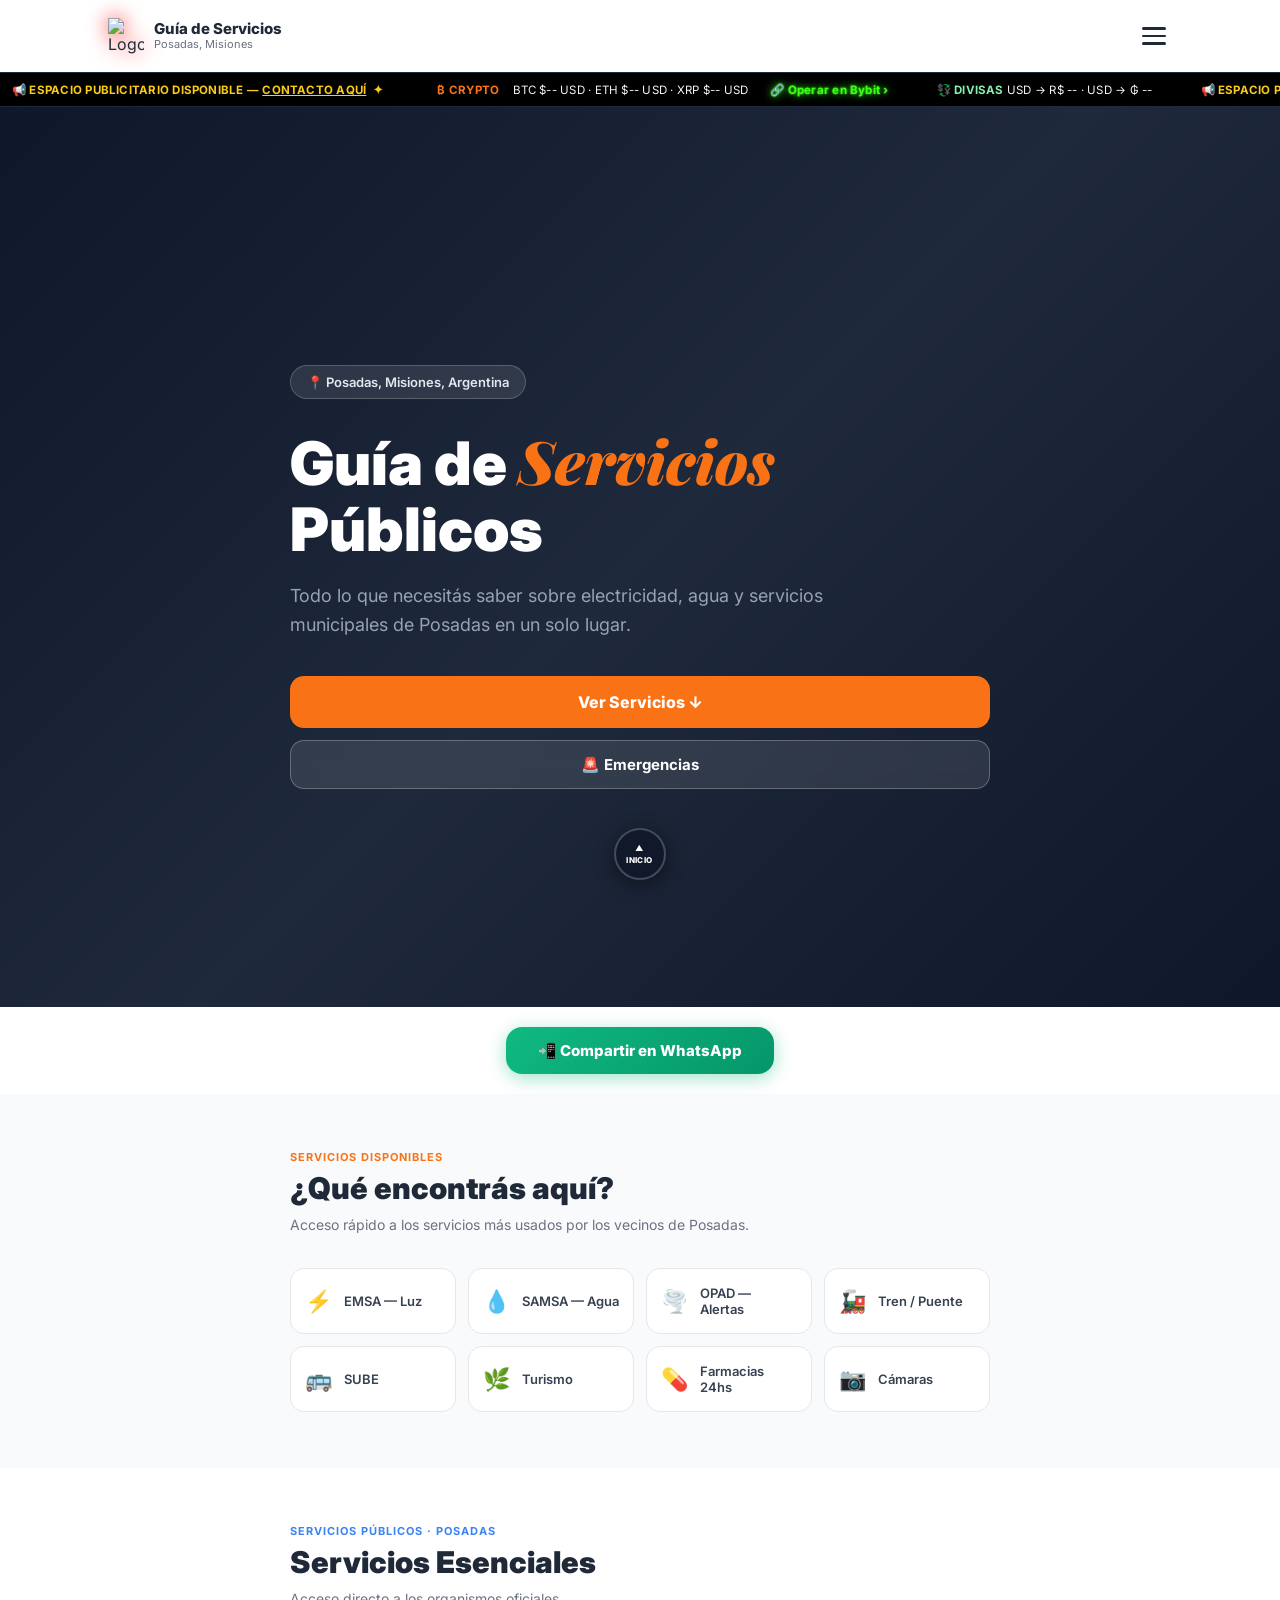
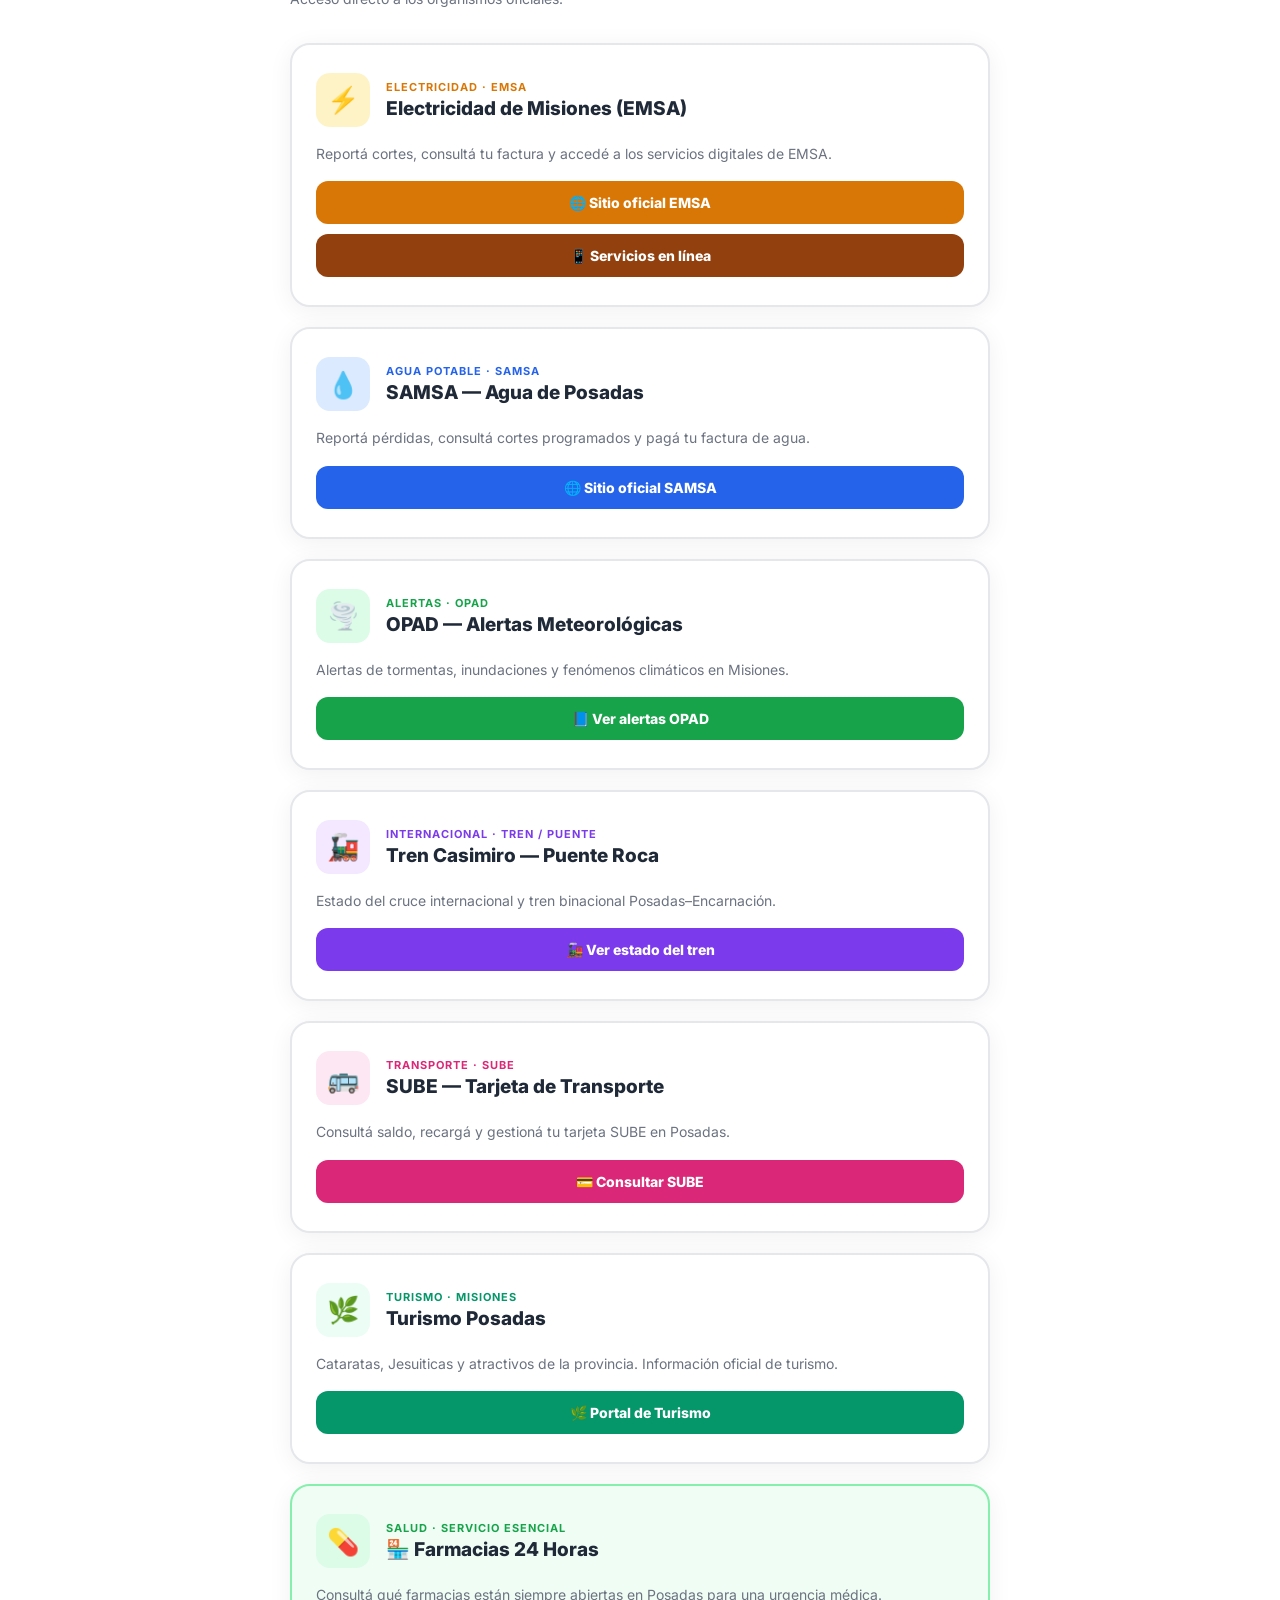
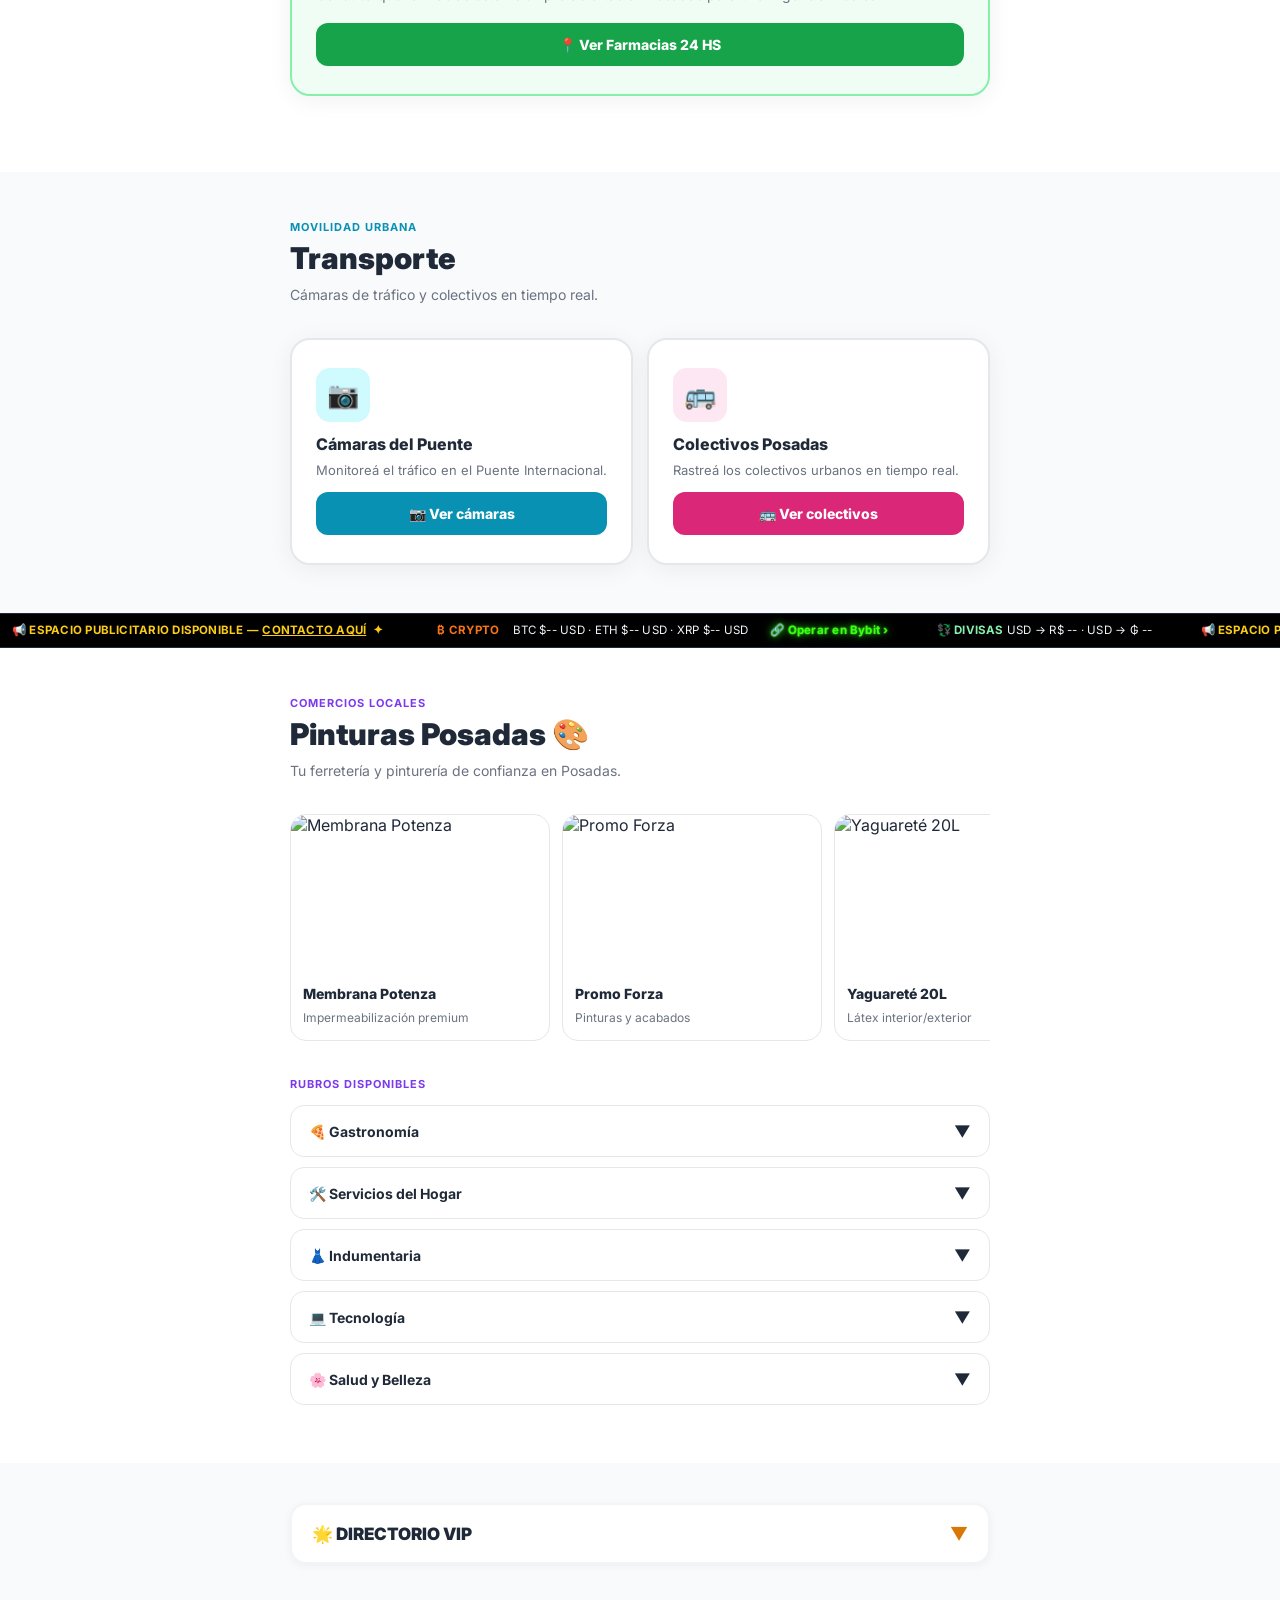
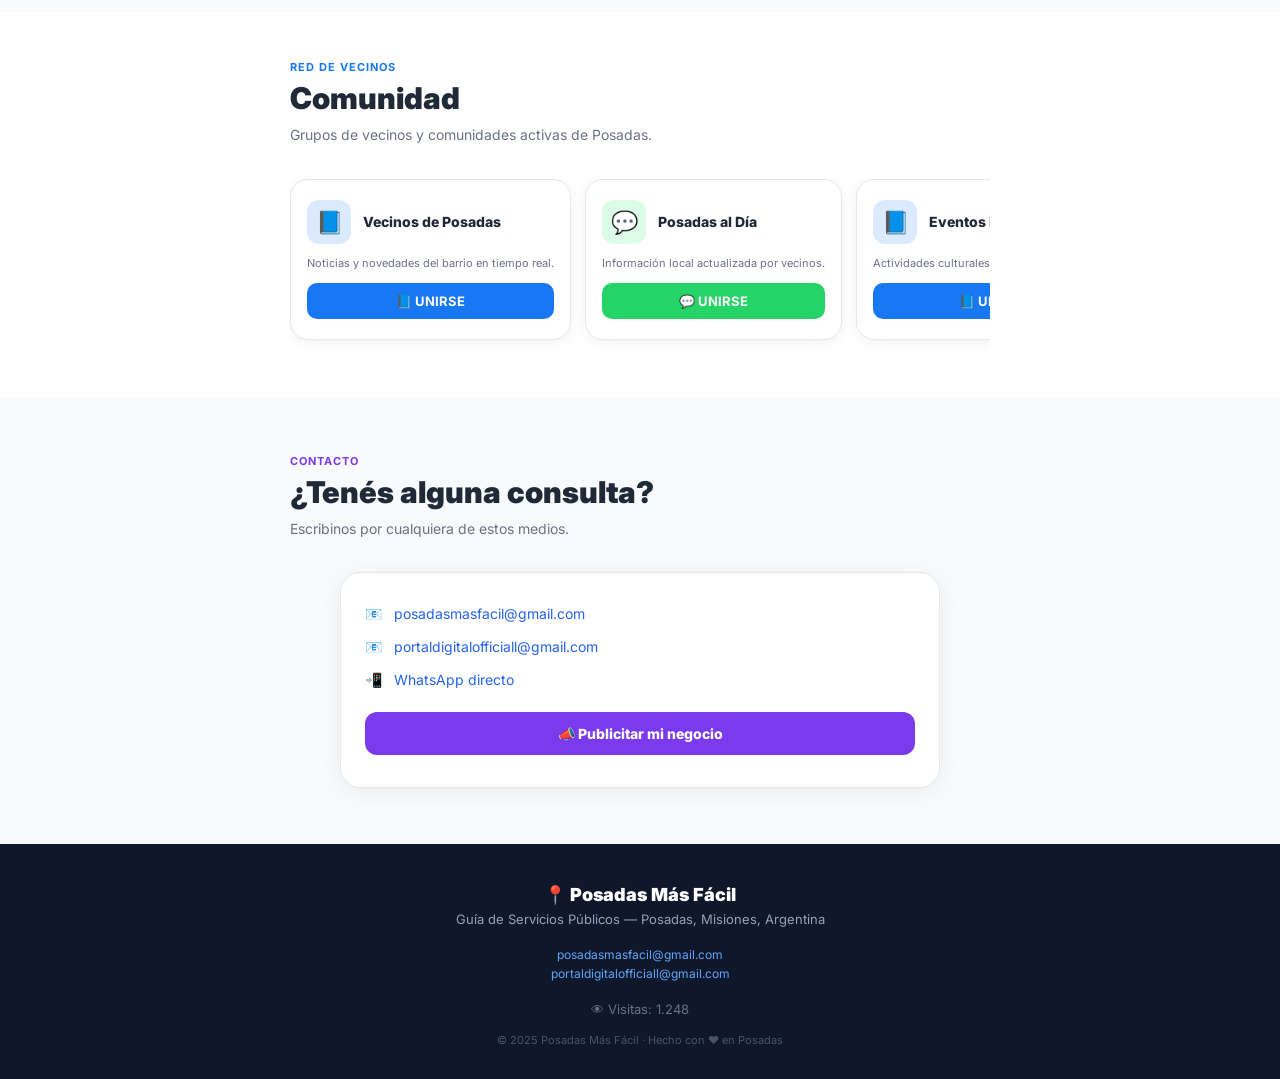
==== commit 1f5b413d: "Add files via upload" ====
--- a/index.html
+++ b/index.html
@@ -1,20 +1,951 @@
 <!DOCTYPE html>
-<html lang="es" translate="no">
+  <html lang="es" translate="no">
   <head>
-    <meta charset="UTF-8" />
-    <meta name="viewport" content="width=device-width, initial-scale=1.0, maximum-scale=1" />
-    <title>Posadas Más Fácil</title>
-    
-    <link rel="stylesheet" href="./index-C2GExxA5.css">
-
-    <script type="module">
-      // Parche preventivo para el Router de Vite en subcarpetas
-      window.__BASE_PATH__ = '/posadas-mas-facil/';
-    </script>
-
-    <script type="module" src="./index-BmnUszgU.js"></script>
+  <meta charset="UTF-8"/>
+  <meta name="viewport" content="width=device-width,initial-scale=1,maximum-scale=1"/>
+  <title>Posadas Más Fácil</title>
+  <meta name="description" content="Guía de servicios públicos de Posadas, Misiones, Argentina."/>
+  <link rel="preconnect" href="https://fonts.googleapis.com"/>
+  <link rel="preconnect" href="https://fonts.gstatic.com" crossorigin/>
+  <link href="https://fonts.googleapis.com/css2?family=Inter:wght@400;500;600;700;800;900&family=Playfair+Display:ital,wght@0,700;1,700&display=swap" rel="stylesheet"/>
+  <style>
+  *,*::before,*::after{box-sizing:border-box;margin:0;padding:0}
+  html{scroll-behavior:smooth}
+  body{font-family:'Inter',sans-serif;background:#fff;color:#1f2937;min-height:100vh}
+  a{color:inherit;text-decoration:none}
+  img{max-width:100%;display:block}
+  button{font-family:inherit;cursor:pointer}
+
+  /* ── NAV ── */
+  #navbar{position:fixed;top:0;left:0;right:0;z-index:50;transition:background .3s,box-shadow .3s;padding:18px 0}
+  #navbar.scrolled{background:rgba(255,255,255,.96);backdrop-filter:blur(12px);box-shadow:0 1px 12px rgba(0,0,0,.08);padding:12px 0}
+  .nav-inner{max-width:1100px;margin:0 auto;padding:0 18px;display:flex;align-items:center;justify-content:space-between}
+  .nav-brand{display:flex;align-items:center;gap:10px}
+  .nav-brand img{width:36px;height:36px;object-fit:contain;filter:drop-shadow(0 0 10px rgba(255,0,0,.85))}
+  .nav-brand-text{display:flex;flex-direction:column}
+  .nav-brand-title{font-weight:800;font-size:15px;color:#1f2937;line-height:1.1}
+  .nav-brand-sub{font-size:11px;color:#6b7280}
+  .hamburger{background:none;border:none;padding:6px;display:flex;flex-direction:column;gap:5px}
+  .hamburger span{display:block;width:24px;height:2.5px;background:#1f2937;border-radius:2px;transition:transform .25s,opacity .25s}
+  .hamburger.open span:nth-child(1){transform:translateY(7.5px) rotate(45deg)}
+  .hamburger.open span:nth-child(2){opacity:0}
+  .hamburger.open span:nth-child(3){transform:translateY(-7.5px) rotate(-45deg)}
+  #mobile-menu{position:fixed;top:0;left:0;right:0;bottom:0;background:#fff;z-index:49;padding:90px 24px 32px;display:flex;flex-direction:column;gap:0;transform:translateX(-100%);transition:transform .3s ease}
+  #mobile-menu.open{transform:translateX(0)}
+  #mobile-menu a{padding:14px 0;font-size:16px;font-weight:600;color:#1f2937;border-bottom:1px solid #f3f4f6}
+  #mobile-menu .menu-farmacia-btn{margin-top:16px;display:flex;align-items:center;justify-content:center;padding:14px;background:#16a34a;color:#fff;border-radius:12px;font-weight:800;font-size:15px}
+
+  /* ── TICKER ── */
+  @keyframes ticker-scroll{0%{transform:translateX(0)}100%{transform:translateX(-50%)}}
+  #ticker-top,#ticker-bottom{width:100%;height:35px;background:#000;overflow:hidden;display:flex;align-items:center;border-top:1px solid #1e293b;border-bottom:1px solid #1e293b;position:relative;z-index:40}
+  .ticker-track{display:flex;width:max-content;animation:ticker-scroll 40s linear infinite;pointer-events:auto}
+  .ticker-inner{display:inline-flex;align-items:center;white-space:nowrap;font-family:'Inter',sans-serif;font-size:11.5px;color:#f1f5f9;letter-spacing:.02em;padding:0 12px;pointer-events:auto}
+  .ticker-inner a{pointer-events:auto;cursor:pointer;position:relative;z-index:9999}
+  .t-pub{color:#facc15;font-weight:700;margin-right:48px}
+  .t-pub a{color:#facc15;text-decoration:underline}
+  .t-crypto{text-decoration:none;color:#f1f5f9;display:inline-flex;align-items:center;gap:6px;margin-right:0}
+  .t-crypto-label{color:#f97316;font-weight:700}
+  .t-crypto-prices{margin-left:8px;margin-right:16px}
+  .t-bybit{color:#39FF14;font-weight:bold;text-shadow:0 0 8px #39FF14,0 0 2px #39FF14;margin-right:48px}
+  .t-fx{margin-right:48px}
+  .t-fx-label{color:#86efac;font-weight:700}
+  @media(prefers-reduced-motion:reduce){.ticker-track{animation:none}}
+
+  /* ── HERO ── */
+  #hero{min-height:100vh;background:linear-gradient(135deg,#0f172a 0%,#1e293b 50%,#0f172a 100%);display:flex;align-items:center;padding:120px 18px 80px;position:relative;overflow:hidden}
+  #hero::before{content:'';position:absolute;inset:0;background:url('https://images.unsplash.com/photo-1598518619673-1a1dc20fcf4e?w=1200&auto=format&fit=crop&q=60') center/cover no-repeat;opacity:.18}
+  .hero-inner{max-width:700px;margin:0 auto;position:relative;z-index:1}
+  .hero-badge{display:inline-flex;align-items:center;gap:8px;background:rgba(255,255,255,.1);border:1px solid rgba(255,255,255,.2);color:#e2e8f0;font-size:13px;font-weight:600;padding:8px 16px;border-radius:999px;margin-bottom:28px;backdrop-filter:blur(8px)}
+  .hero-title{font-size:clamp(32px,8vw,60px);font-weight:900;color:#fff;line-height:1.1;margin-bottom:20px}
+  .hero-title em{font-style:italic;color:#f97316;font-family:'Playfair Display',serif}
+  .hero-sub{font-size:clamp(14px,3vw,18px);color:#94a3b8;line-height:1.6;margin-bottom:36px;max-width:540px}
+  .hero-btns{display:flex;flex-direction:column;gap:12px}
+  .btn-primary{display:flex;align-items:center;justify-content:center;gap:10px;padding:16px 28px;background:#f97316;color:#fff;border-radius:14px;font-size:16px;font-weight:800;border:none;transition:background .2s,transform .15s}
+  .btn-primary:hover{background:#ea6c0a;transform:scale(1.02)}
+  .btn-secondary{display:flex;align-items:center;justify-content:center;gap:10px;padding:14px 28px;background:rgba(255,255,255,.1);color:#fff;border:1px solid rgba(255,255,255,.25);border-radius:14px;font-size:15px;font-weight:700;backdrop-filter:blur(8px)}
+
+  /* ── SHARE BUTTON ── */
+  #share-btn-wrap{background:#fff;padding:20px 18px;display:flex;justify-content:center}
+  .share-btn{display:inline-flex;align-items:center;gap:10px;padding:14px 32px;background:linear-gradient(135deg,#10b981,#059669);color:#fff;border:none;border-radius:16px;font-weight:800;font-size:15px;box-shadow:0 4px 18px rgba(16,185,129,.4);transition:transform .15s,box-shadow .15s}
+  .share-btn:hover{transform:scale(1.03);box-shadow:0 6px 28px rgba(16,185,129,.6)}
+
+  /* ── ABOUT ── */
+  #about{background:#f8fafc;padding:56px 18px}
+  .section-label{font-size:11px;font-weight:700;text-transform:uppercase;letter-spacing:.09em;margin-bottom:6px}
+  .section-title{font-size:clamp(22px,4vw,30px);font-weight:900;margin-bottom:8px}
+  .section-sub{font-size:14px;color:#6b7280;line-height:1.6;margin-bottom:32px}
+  .about-grid{display:grid;grid-template-columns:repeat(auto-fill,minmax(140px,1fr));gap:12px;max-width:700px}
+  .about-card{background:#fff;border-radius:14px;border:1.5px solid #e5e7eb;padding:16px 14px;display:flex;align-items:center;gap:12px;font-size:13px;font-weight:600;color:#374151}
+  .about-card-icon{font-size:22px;flex-shrink:0}
+
+  /* ── SERVICES ── */
+  #services{padding:56px 18px;background:#fff}
+  .service-card{background:#fff;border-radius:20px;border:2px solid #e5e7eb;box-shadow:0 4px 24px rgba(0,0,0,.06);padding:28px 24px;margin-bottom:20px;max-width:700px;margin-left:auto;margin-right:auto}
+  .service-header{display:flex;align-items:center;gap:16px;margin-bottom:16px}
+  .service-icon{width:54px;height:54px;border-radius:14px;display:flex;align-items:center;justify-content:center;font-size:26px;flex-shrink:0}
+  .service-label{font-size:11px;font-weight:700;text-transform:uppercase;letter-spacing:.09em;margin-bottom:3px}
+  .service-title{font-size:19px;font-weight:800;color:#1f2937}
+  .service-desc{font-size:14px;color:#6b7280;line-height:1.6;margin-bottom:16px}
+  .service-links{display:flex;flex-direction:column;gap:10px}
+  .svc-btn{display:flex;align-items:center;justify-content:center;gap:8px;padding:13px 20px;border-radius:12px;font-weight:800;font-size:14px;color:#fff;border:none;transition:opacity .2s}
+  .svc-btn:hover{opacity:.88}
+  /* farmacias card */
+  #farmacias-card{background:#f0fdf4;border-color:#86efac}
+
+  /* ── TRANSPORT ── */
+  #transport{background:#f8fafc;padding:48px 18px}
+  .transport-cards{display:grid;grid-template-columns:1fr 1fr;gap:14px;max-width:700px;margin:0 auto}
+  @media(max-width:440px){.transport-cards{grid-template-columns:1fr}}
+
+  /* ── TICKER BOTTOM ── */
+  /* same as top, already declared */
+
+  /* ── COMERCIOS ── */
+  #comercios{background:#fff;padding:48px 18px}
+  .accordion-outer{max-width:700px;margin:0 auto}
+  .acc-item{background:#fff;border-radius:14px;border:1.5px solid #e5e7eb;overflow:hidden;margin-bottom:10px}
+  .acc-header{width:100%;display:flex;align-items:center;justify-content:space-between;padding:15px 18px;background:none;border:none;cursor:pointer;font-size:14px;font-weight:700;color:#1f2937}
+  .acc-header:hover{background:#fafafa}
+  .acc-arrow{font-size:16px;transition:transform .25s;display:inline-block}
+  .acc-body{display:none;padding:14px 16px 16px;border-top:1px solid #f3f4f6}
+  .acc-body.open{display:block}
+  .rubro-grid{display:grid;grid-template-columns:repeat(auto-fill,minmax(140px,1fr));gap:10px}
+
+  /* Carrusel Comercios */
+  .carousel-wrap{overflow-x:auto;scroll-snap-type:x mandatory;display:flex;gap:12px;padding-bottom:8px;-ms-overflow-style:none;scrollbar-width:none}
+  .carousel-wrap::-webkit-scrollbar{display:none}
+  .carousel-slide{min-width:260px;scroll-snap-align:start;flex-shrink:0;border-radius:16px;overflow:hidden;border:1.5px solid #e5e7eb;background:#fff}
+  .carousel-img{width:100%;height:160px;object-fit:cover}
+  .carousel-caption{padding:10px 12px 14px}
+  .carousel-caption strong{display:block;font-size:14px;font-weight:800;color:#1f2937;margin-bottom:4px}
+  .carousel-caption span{font-size:12px;color:#6b7280}
+
+  /* ── DIRECTORIO VIP ── */
+  #directorio{background:#f8fafc;padding:40px 18px 48px}
+  .vip-outer{background:#fff;border-radius:16px;border:2px solid #f3f4f6;box-shadow:0 2px 8px rgba(0,0,0,.05);overflow:hidden;max-width:700px;margin:0 auto;transition:border-color .2s,box-shadow .2s}
+  .vip-outer.open{border-color:#FCD34D;box-shadow:0 4px 24px rgba(245,158,11,.14)}
+  .vip-header{width:100%;display:flex;align-items:center;justify-content:space-between;padding:18px 20px;background:none;border:none;cursor:pointer}
+  .vip-header-label{display:flex;align-items:center;gap:12px;font-weight:900;font-size:17px;color:#1f2937}
+  .vip-arrow{font-size:18px;color:#d97706;transition:transform .25s}
+  .vip-body{display:none;border-top:1px solid #f3f4f6;padding:10px 12px 14px;flex-direction:column;gap:8px}
+  .vip-body.open{display:flex}
+  .sub-acc{border-radius:10px;overflow:hidden;margin-bottom:8px}
+  .sub-acc-emp{border:1.5px solid #ede9fe}
+  .sub-acc-inmo{border:1.5px solid #bfdbfe}
+  .sub-acc-veh{border:1.5px solid #fecaca}
+  .sub-header{width:100%;display:flex;align-items:center;justify-content:space-between;padding:13px 16px;background:none;border:none;cursor:pointer;font-weight:700;font-size:14px;color:#1f2937}
+  .sub-body{display:none;padding:12px;background:#faf9ff}
+  .sub-body-inmo{background:#f8faff}
+  .sub-body-veh{background:#fff9f9}
+  .sub-body.open{display:block}
+  .card-grid{display:grid;grid-template-columns:repeat(auto-fill,minmax(148px,1fr));gap:10px}
+  .dir-card{background:#fff;border-radius:14px;border:1.5px solid #e5e7eb;overflow:hidden;display:flex;flex-direction:column}
+  .dir-card-photo{width:100%;height:110px;background:#f3f4f6;display:flex;flex-direction:column;align-items:center;justify-content:center;gap:6px}
+  .dir-card-photo span{font-size:11px;color:#9ca3af;font-weight:600}
+  .dir-card-body{padding:10px 12px 2px}
+  .dir-card-body strong{display:block;font-size:12px;font-weight:800;color:#1f2937;margin-bottom:2px}
+  .dir-card-body .meta{font-size:10px;color:#9ca3af;margin-bottom:4px}
+  .dir-card-body .desc{font-size:11px;color:#6b7280;line-height:1.35}
+  .dir-btn{display:flex;align-items:center;justify-content:center;gap:5px;padding:10px;border-radius:10px;font-weight:700;font-size:13px;color:#fff;margin:8px 14px 14px;border:none;cursor:pointer;text-decoration:none}
+  .dir-btn-wa{background:#25D366}
+  .dir-btn-blue{background:#2563eb}
+  .dir-btn-lblue{background:#0369a1}
+  .dir-btn-red{background:#dc2626}
+  .dir-btn-brown{background:#9a3412}
+  .sub-section-label{font-size:11px;font-weight:700;text-transform:uppercase;letter-spacing:.07em;margin-bottom:8px}
+  .card-col{display:flex;flex-direction:column;gap:10px;margin-bottom:16px}
+
+  /* ── COMUNIDAD ── */
+  #comunidad{background:#fff;padding:48px 18px}
+  .comunidad-scroll{overflow-x:auto;scroll-snap-type:x mandatory;display:flex;gap:14px;padding-bottom:10px;-ms-overflow-style:none;scrollbar-width:none}
+  .comunidad-scroll::-webkit-scrollbar{display:none}
+  .com-card{min-width:230px;scroll-snap-align:start;flex-shrink:0;background:#fff;border:1.5px solid #e5e7eb;border-radius:18px;padding:20px 16px;display:flex;flex-direction:column;gap:12px;box-shadow:0 2px 12px rgba(0,0,0,.06)}
+  .com-card-top{display:flex;align-items:center;gap:12px}
+  .com-card-icon{width:44px;height:44px;border-radius:12px;display:flex;align-items:center;justify-content:center;font-size:22px;flex-shrink:0}
+  .com-card-title{font-size:14px;font-weight:800;color:#1f2937;line-height:1.25}
+  .com-card-sub{font-size:11px;color:#6b7280;line-height:1.35}
+  .com-join-fb{display:flex;align-items:center;justify-content:center;gap:6px;padding:10px;border-radius:10px;background:#1877f2;color:#fff;font-weight:700;font-size:13px;border:none;cursor:pointer;text-decoration:none}
+  .com-join-wa{background:#25D366}
+
+  /* ── CONTACT ── */
+  #contact{background:#f8fafc;padding:56px 18px}
+  .contact-card{max-width:600px;margin:0 auto;background:#fff;border-radius:20px;border:1.5px solid #e5e7eb;box-shadow:0 4px 24px rgba(0,0,0,.06);padding:32px 24px;display:flex;flex-direction:column;gap:16px}
+  .contact-row{display:flex;align-items:center;gap:12px;font-size:14px;color:#374151}
+  .contact-row a{color:#2563eb;word-break:break-all}
+
+  /* ── FOOTER ── */
+  #footer{background:#0f172a;color:#94a3b8;padding:40px 18px 32px;text-align:center}
+  .footer-logo{font-size:18px;font-weight:900;color:#fff;margin-bottom:6px}
+  .footer-sub{font-size:13px;margin-bottom:20px}
+  .footer-emails{font-size:12px;display:flex;flex-direction:column;gap:4px;margin-bottom:20px}
+  .footer-emails a{color:#60a5fa}
+  .footer-visit{font-size:13px;color:#64748b}
+
+  /* ── BACK TO TOP ── */
+  #back-top{position:fixed;bottom:20px;left:50%;transform:translateX(-50%);z-index:9999;width:52px;height:52px;border-radius:50%;background:rgba(15,23,42,.88);border:2px solid rgba(255,255,255,.22);color:#fff;cursor:pointer;display:flex;flex-direction:column;align-items:center;justify-content:center;gap:2px;box-shadow:0 4px 20px rgba(0,0,0,.45);backdrop-filter:blur(8px);font-size:8px;font-weight:800;letter-spacing:.06em;transition:background .2s,transform .15s}
+  #back-top:hover{background:rgba(30,41,59,.97);transform:translateX(-50%) scale(1.08)}
+
+  /* ── MAX WIDTH ── */
+  .section-wrap{max-width:700px;margin:0 auto}
+  </style>
   </head>
   <body>
-    <div id="root"></div>
+
+  <!-- ═══ NAVBAR ═══ -->
+  <nav id="navbar">
+    <div class="nav-inner">
+      <a href="#hero" class="nav-brand">
+        <img src="https://i.ibb.co/pBnjCnG4/ei-1773267341248-removebg-preview.png" alt="Logo"/>
+        <div class="nav-brand-text">
+          <span class="nav-brand-title">Guía de Servicios</span>
+          <span class="nav-brand-sub">Posadas, Misiones</span>
+        </div>
+      </a>
+      <button class="hamburger" id="ham-btn" aria-label="Menú">
+        <span></span><span></span><span></span>
+      </button>
+    </div>
+  </nav>
+
+  <!-- ═══ MOBILE MENU ═══ -->
+  <div id="mobile-menu">
+    <a href="#hero" onclick="closeMenu()">🏠 Inicio</a>
+    <a href="#services" onclick="closeMenu()">⚡ Servicios</a>
+    <a href="#transport" onclick="closeMenu()">🚌 Transporte</a>
+    <a href="#comercios" onclick="closeMenu()">🛒 Comercios</a>
+    <a href="#directorio" onclick="closeMenu()">🌟 Directorio VIP</a>
+    <a href="#comunidad" onclick="closeMenu()">👥 Comunidad</a>
+    <a href="#contact" onclick="closeMenu()">📬 Contacto</a>
+    <a href="https://share.google/FUGgEIoT9aebavrdW" target="_blank" class="menu-farmacia-btn">➕ Farmacias 24 HS</a>
+  </div>
+
+  <!-- ═══ TICKER SUPERIOR ═══ -->
+  <div id="ticker-top" style="margin-top:72px">
+    <div class="ticker-track">
+      <span class="ticker-inner" id="ticker-top-inner">
+        <span class="t-pub">📢 ESPACIO PUBLICITARIO DISPONIBLE — <a href="https://wa.me/5493764369001" target="_blank">CONTACTO AQUÍ</a> &nbsp;✦&nbsp;&nbsp;</span>
+        <a href="https://www.bybit.com/invite?ref=KY0MXR" target="_blank" class="t-crypto">
+          <span class="t-crypto-label">₿ CRYPTO</span>
+          <span class="t-crypto-prices" id="crypto-top">BTC -- · ETH -- · XRP --</span>
+          <span class="t-bybit">🔗 Operar en Bybit ›</span>
+        </a>
+        <span class="t-fx">💱 <span style="color:#86efac;font-weight:700">DIVISAS</span> <span id="fx-top">USD → R$ -- · USD → ₲ --</span></span>
+        <span class="t-pub">📢 ESPACIO PUBLICITARIO DISPONIBLE — <a href="https://wa.me/5493764369001" target="_blank">CONTACTO AQUÍ</a> &nbsp;✦&nbsp;&nbsp;</span>
+        <a href="https://www.bybit.com/invite?ref=KY0MXR" target="_blank" class="t-crypto">
+          <span class="t-crypto-label">₿ CRYPTO</span>
+          <span class="t-crypto-prices" id="crypto-top2">BTC -- · ETH -- · XRP --</span>
+          <span class="t-bybit">🔗 Operar en Bybit ›</span>
+        </a>
+        <span class="t-fx">💱 <span style="color:#86efac;font-weight:700">DIVISAS</span> <span id="fx-top2">USD → R$ -- · USD → ₲ --</span></span>
+      </span>
+    </div>
+  </div>
+
+  <!-- ═══ HERO ═══ -->
+  <section id="hero">
+    <div class="hero-inner">
+      <div class="hero-badge">📍 Posadas, Misiones, Argentina</div>
+      <h1 class="hero-title">Guía de <em>Servicios</em> Públicos</h1>
+      <p class="hero-sub">Todo lo que necesitás saber sobre electricidad, agua y servicios municipales de Posadas en un solo lugar.</p>
+      <div class="hero-btns">
+        <a href="#services" class="btn-primary">Ver Servicios ↓</a>
+        <a href="tel:911" class="btn-secondary">🚨 Emergencias</a>
+      </div>
+    </div>
+  </section>
+
+  <!-- ═══ SHARE ═══ -->
+  <div id="share-btn-wrap">
+    <button class="share-btn" onclick="shareWhatsApp()">📲 Compartir en WhatsApp</button>
+  </div>
+
+  <!-- ═══ ABOUT ═══ -->
+  <section id="about" style="padding:56px 18px">
+    <div class="section-wrap">
+      <p class="section-label" style="color:#f97316">Servicios Disponibles</p>
+      <h2 class="section-title">¿Qué encontrás aquí?</h2>
+      <p class="section-sub">Acceso rápido a los servicios más usados por los vecinos de Posadas.</p>
+      <div class="about-grid">
+        <div class="about-card"><span class="about-card-icon">⚡</span>EMSA — Luz</div>
+        <div class="about-card"><span class="about-card-icon">💧</span>SAMSA — Agua</div>
+        <div class="about-card"><span class="about-card-icon">🌪️</span>OPAD — Alertas</div>
+        <div class="about-card"><span class="about-card-icon">🚂</span>Tren / Puente</div>
+        <div class="about-card"><span class="about-card-icon">🚌</span>SUBE</div>
+        <div class="about-card"><span class="about-card-icon">🌿</span>Turismo</div>
+        <div class="about-card"><span class="about-card-icon">💊</span>Farmacias 24hs</div>
+        <div class="about-card"><span class="about-card-icon">📷</span>Cámaras</div>
+      </div>
+    </div>
+  </section>
+
+  <!-- ═══ SERVICES ═══ -->
+  <section id="services">
+    <div class="section-wrap">
+      <p class="section-label" style="color:#3b82f6;margin-bottom:6px">Servicios Públicos · Posadas</p>
+      <h2 class="section-title">Servicios Esenciales</h2>
+      <p class="section-sub">Acceso directo a los organismos oficiales.</p>
+
+      <!-- EMSA -->
+      <div class="service-card">
+        <div class="service-header">
+          <div class="service-icon" style="background:#fef3c7">⚡</div>
+          <div>
+            <p class="service-label" style="color:#d97706">Electricidad · EMSA</p>
+            <h3 class="service-title">Electricidad de Misiones (EMSA)</h3>
+          </div>
+        </div>
+        <p class="service-desc">Reportá cortes, consultá tu factura y accedé a los servicios digitales de EMSA.</p>
+        <div class="service-links">
+          <a href="https://www.emsa.com.ar" target="_blank" class="svc-btn" style="background:#d97706">🌐 Sitio oficial EMSA</a>
+          <a href="https://www.emsa.com.ar/servicios-en-linea" target="_blank" class="svc-btn" style="background:#92400e">📱 Servicios en línea</a>
+        </div>
+      </div>
+
+      <!-- SAMSA -->
+      <div class="service-card">
+        <div class="service-header">
+          <div class="service-icon" style="background:#dbeafe">💧</div>
+          <div>
+            <p class="service-label" style="color:#2563eb">Agua Potable · SAMSA</p>
+            <h3 class="service-title">SAMSA — Agua de Posadas</h3>
+          </div>
+        </div>
+        <p class="service-desc">Reportá pérdidas, consultá cortes programados y pagá tu factura de agua.</p>
+        <div class="service-links">
+          <a href="https://www.samsa.com.ar" target="_blank" class="svc-btn" style="background:#2563eb">🌐 Sitio oficial SAMSA</a>
+        </div>
+      </div>
+
+      <!-- OPAD -->
+      <div class="service-card">
+        <div class="service-header">
+          <div class="service-icon" style="background:#dcfce7">🌪️</div>
+          <div>
+            <p class="service-label" style="color:#16a34a">Alertas · OPAD</p>
+            <h3 class="service-title">OPAD — Alertas Meteorológicas</h3>
+          </div>
+        </div>
+        <p class="service-desc">Alertas de tormentas, inundaciones y fenómenos climáticos en Misiones.</p>
+        <div class="service-links">
+          <a href="https://www.facebook.com/OPADMisiones" target="_blank" class="svc-btn" style="background:#16a34a">📘 Ver alertas OPAD</a>
+        </div>
+      </div>
+
+      <!-- TREN -->
+      <div class="service-card">
+        <div class="service-header">
+          <div class="service-icon" style="background:#f3e8ff">🚂</div>
+          <div>
+            <p class="service-label" style="color:#7c3aed">Internacional · Tren / Puente</p>
+            <h3 class="service-title">Tren Casimiro — Puente Roca</h3>
+          </div>
+        </div>
+        <p class="service-desc">Estado del cruce internacional y tren binacional Posadas–Encarnación.</p>
+        <div class="service-links">
+          <a href="https://www.facebook.com/TrenCasimiro" target="_blank" class="svc-btn" style="background:#7c3aed">🚂 Ver estado del tren</a>
+        </div>
+      </div>
+
+      <!-- SUBE -->
+      <div class="service-card">
+        <div class="service-header">
+          <div class="service-icon" style="background:#fce7f3">🚌</div>
+          <div>
+            <p class="service-label" style="color:#db2777">Transporte · SUBE</p>
+            <h3 class="service-title">SUBE — Tarjeta de Transporte</h3>
+          </div>
+        </div>
+        <p class="service-desc">Consultá saldo, recargá y gestioná tu tarjeta SUBE en Posadas.</p>
+        <div class="service-links">
+          <a href="https://www.argentina.gob.ar/sube" target="_blank" class="svc-btn" style="background:#db2777">💳 Consultar SUBE</a>
+        </div>
+      </div>
+
+      <!-- TURISMO -->
+      <div class="service-card">
+        <div class="service-header">
+          <div class="service-icon" style="background:#ecfdf5">🌿</div>
+          <div>
+            <p class="service-label" style="color:#059669">Turismo · Misiones</p>
+            <h3 class="service-title">Turismo Posadas</h3>
+          </div>
+        </div>
+        <p class="service-desc">Cataratas, Jesuiticas y atractivos de la provincia. Información oficial de turismo.</p>
+        <div class="service-links">
+          <a href="https://turismo.misiones.gob.ar" target="_blank" class="svc-btn" style="background:#059669">🌿 Portal de Turismo</a>
+        </div>
+      </div>
+
+      <!-- FARMACIAS -->
+      <div class="service-card" id="farmacias-card">
+        <div class="service-header">
+          <div class="service-icon" style="background:#dcfce7">💊</div>
+          <div>
+            <p class="service-label" style="color:#16a34a">Salud · Servicio Esencial</p>
+            <h3 class="service-title">🏪 Farmacias 24 Horas</h3>
+          </div>
+        </div>
+        <p class="service-desc">Consultá qué farmacias están siempre abiertas en Posadas para una urgencia médica.</p>
+        <div class="service-links">
+          <a href="https://share.google/FUGgEIoT9aebavrdW" target="_blank" class="svc-btn" style="background:#16a34a">📍 Ver Farmacias 24 HS</a>
+        </div>
+      </div>
+    </div>
+  </section>
+
+  <!-- ═══ TRANSPORT ═══ -->
+  <section id="transport">
+    <div class="section-wrap">
+      <p class="section-label" style="color:#0891b2;margin-bottom:6px">Movilidad Urbana</p>
+      <h2 class="section-title">Transporte</h2>
+      <p class="section-sub">Cámaras de tráfico y colectivos en tiempo real.</p>
+      <div class="transport-cards">
+        <div class="service-card" style="margin:0">
+          <div class="service-icon" style="background:#cffafe;margin-bottom:12px">📷</div>
+          <h3 style="font-size:16px;font-weight:800;margin-bottom:8px">Cámaras del Puente</h3>
+          <p style="font-size:13px;color:#6b7280;margin-bottom:14px">Monitoreá el tráfico en el Puente Internacional.</p>
+          <a href="https://www.dnv.gob.ar/camaras" target="_blank" class="svc-btn" style="background:#0891b2">📷 Ver cámaras</a>
+        </div>
+        <div class="service-card" style="margin:0">
+          <div class="service-icon" style="background:#fce7f3;margin-bottom:12px">🚌</div>
+          <h3 style="font-size:16px;font-weight:800;margin-bottom:8px">Colectivos Posadas</h3>
+          <p style="font-size:13px;color:#6b7280;margin-bottom:14px">Rastreá los colectivos urbanos en tiempo real.</p>
+          <a href="https://www.comoandaposadas.com.ar" target="_blank" class="svc-btn" style="background:#db2777">🚌 Ver colectivos</a>
+        </div>
+      </div>
+    </div>
+  </section>
+
+  <!-- ═══ TICKER INFERIOR ═══ -->
+  <div id="ticker-bottom">
+    <div class="ticker-track">
+      <span class="ticker-inner">
+        <span class="t-pub">📢 ESPACIO PUBLICITARIO DISPONIBLE — <a href="https://wa.me/5493764369001" target="_blank">CONTACTO AQUÍ</a> &nbsp;✦&nbsp;&nbsp;</span>
+        <a href="https://www.bybit.com/invite?ref=KY0MXR" target="_blank" class="t-crypto">
+          <span class="t-crypto-label">₿ CRYPTO</span>
+          <span class="t-crypto-prices" id="crypto-bot">BTC -- · ETH -- · XRP --</span>
+          <span class="t-bybit">🔗 Operar en Bybit ›</span>
+        </a>
+        <span class="t-fx">💱 <span style="color:#86efac;font-weight:700">DIVISAS</span> <span id="fx-bot">USD → R$ -- · USD → ₲ --</span></span>
+        <span class="t-pub">📢 ESPACIO PUBLICITARIO DISPONIBLE — <a href="https://wa.me/5493764369001" target="_blank">CONTACTO AQUÍ</a> &nbsp;✦&nbsp;&nbsp;</span>
+        <a href="https://www.bybit.com/invite?ref=KY0MXR" target="_blank" class="t-crypto">
+          <span class="t-crypto-label">₿ CRYPTO</span>
+          <span class="t-crypto-prices" id="crypto-bot2">BTC -- · ETH -- · XRP --</span>
+          <span class="t-bybit">🔗 Operar en Bybit ›</span>
+        </a>
+        <span class="t-fx">💱 <span style="color:#86efac;font-weight:700">DIVISAS</span> <span id="fx-bot2">USD → R$ -- · USD → ₲ --</span></span>
+      </span>
+    </div>
+  </div>
+
+  <!-- ═══ COMERCIOS ═══ -->
+  <section id="comercios">
+    <div class="section-wrap">
+      <p class="section-label" style="color:#7c3aed;margin-bottom:6px">Comercios Locales</p>
+      <h2 class="section-title">Pinturas Posadas 🎨</h2>
+      <p class="section-sub">Tu ferretería y pinturería de confianza en Posadas.</p>
+      <div class="carousel-wrap" style="margin-bottom:28px">
+        <div class="carousel-slide">
+          <img class="carousel-img" src="https://i.ibb.co/ccWYj0vy/1772847768390.png" alt="Membrana Potenza"/>
+          <div class="carousel-caption"><strong>Membrana Potenza</strong><span>Impermeabilización premium</span></div>
+        </div>
+        <div class="carousel-slide">
+          <img class="carousel-img" src="https://i.ibb.co/FLrnpxh9/1773177946260.png" alt="Promo Forza"/>
+          <div class="carousel-caption"><strong>Promo Forza</strong><span>Pinturas y acabados</span></div>
+        </div>
+        <div class="carousel-slide">
+          <img class="carousel-img" src="https://i.ibb.co/Kx7Pc5wj/1772847041450.png" alt="Yaguareté 20L"/>
+          <div class="carousel-caption"><strong>Yaguareté 20L</strong><span>Látex interior/exterior</span></div>
+        </div>
+      </div>
+
+      <p class="section-label" style="color:#7c3aed;margin-bottom:14px">Rubros disponibles</p>
+      <div class="accordion-outer">
+        
+        <div class="acc-item">
+          <button class="acc-header" onclick="toggleAcc(this)">
+            <span>🍕 Gastronomía</span><span class="acc-arrow">▼</span>
+          </button>
+          <div class="acc-body">
+            <div style="text-align:center;padding:16px 0;color:#9ca3af;font-size:13px">
+              Próximamente · <a href="https://wa.me/5493764369001" target="_blank" style="color:#7c3aed;font-weight:700">Sugerir comercio ➕</a>
+            </div>
+          </div>
+        </div>
+        <div class="acc-item">
+          <button class="acc-header" onclick="toggleAcc(this)">
+            <span>🛠️ Servicios del Hogar</span><span class="acc-arrow">▼</span>
+          </button>
+          <div class="acc-body">
+            <div style="text-align:center;padding:16px 0;color:#9ca3af;font-size:13px">
+              Próximamente · <a href="https://wa.me/5493764369001" target="_blank" style="color:#7c3aed;font-weight:700">Sugerir comercio ➕</a>
+            </div>
+          </div>
+        </div>
+        <div class="acc-item">
+          <button class="acc-header" onclick="toggleAcc(this)">
+            <span>👗 Indumentaria</span><span class="acc-arrow">▼</span>
+          </button>
+          <div class="acc-body">
+            <div style="text-align:center;padding:16px 0;color:#9ca3af;font-size:13px">
+              Próximamente · <a href="https://wa.me/5493764369001" target="_blank" style="color:#7c3aed;font-weight:700">Sugerir comercio ➕</a>
+            </div>
+          </div>
+        </div>
+        <div class="acc-item">
+          <button class="acc-header" onclick="toggleAcc(this)">
+            <span>💻 Tecnología</span><span class="acc-arrow">▼</span>
+          </button>
+          <div class="acc-body">
+            <div style="text-align:center;padding:16px 0;color:#9ca3af;font-size:13px">
+              Próximamente · <a href="https://wa.me/5493764369001" target="_blank" style="color:#7c3aed;font-weight:700">Sugerir comercio ➕</a>
+            </div>
+          </div>
+        </div>
+        <div class="acc-item">
+          <button class="acc-header" onclick="toggleAcc(this)">
+            <span>🌸 Salud y Belleza</span><span class="acc-arrow">▼</span>
+          </button>
+          <div class="acc-body">
+            <div style="text-align:center;padding:16px 0;color:#9ca3af;font-size:13px">
+              Próximamente · <a href="https://wa.me/5493764369001" target="_blank" style="color:#7c3aed;font-weight:700">Sugerir comercio ➕</a>
+            </div>
+          </div>
+        </div>
+      </div>
+    </div>
+  </section>
+
+  <!-- ═══ DIRECTORIO VIP ═══ -->
+  <section id="directorio">
+    <div class="section-wrap">
+      <div class="vip-outer" id="vip-outer">
+        <button class="vip-header" onclick="toggleVIP()">
+          <span class="vip-header-label">🌟 DIRECTORIO VIP</span>
+          <span class="vip-arrow" id="vip-arrow">▼</span>
+        </button>
+        <div class="vip-body" id="vip-body">
+
+          <!-- Emprendedores -->
+          <div class="sub-acc sub-acc-emp">
+            <button class="sub-header" onclick="toggleSub(this,'#faf9ff')">
+              <span>🚀 Emprendedores</span><span class="acc-arrow" style="color:#7c3aed">▼</span>
+            </button>
+            <div class="sub-body">
+              <div class="card-grid">
+                
+                <div class="dir-card" style="border-color:#ede9fe">
+                  <div class="dir-card-photo">📷<span>Agregar foto</span></div>
+                  <div class="dir-card-body">
+                    <strong>TU NOMBRE AQUÍ</strong>
+                    <div class="meta">Categoría · Posadas</div>
+                    <div class="desc">Descripción breve de tu emprendimiento.</div>
+                  </div>
+                  <a href="https://bit.ly/47gLQmP" target="_blank" class="dir-btn dir-btn-wa">📲 Consultar</a>
+                </div>
+                <div class="dir-card" style="border-color:#ede9fe">
+                  <div class="dir-card-photo">📷<span>Agregar foto</span></div>
+                  <div class="dir-card-body">
+                    <strong>TU NOMBRE AQUÍ</strong>
+                    <div class="meta">Categoría · Posadas</div>
+                    <div class="desc">Descripción breve de tu emprendimiento.</div>
+                  </div>
+                  <a href="https://bit.ly/47gLQmP" target="_blank" class="dir-btn dir-btn-wa">📲 Consultar</a>
+                </div>
+                <div class="dir-card" style="border-color:#ede9fe">
+                  <div class="dir-card-photo">📷<span>Agregar foto</span></div>
+                  <div class="dir-card-body">
+                    <strong>TU NOMBRE AQUÍ</strong>
+                    <div class="meta">Categoría · Posadas</div>
+                    <div class="desc">Descripción breve de tu emprendimiento.</div>
+                  </div>
+                  <a href="https://bit.ly/47gLQmP" target="_blank" class="dir-btn dir-btn-wa">📲 Consultar</a>
+                </div>
+                <div class="dir-card" style="border-color:#ede9fe">
+                  <div class="dir-card-photo">📷<span>Agregar foto</span></div>
+                  <div class="dir-card-body">
+                    <strong>TU NOMBRE AQUÍ</strong>
+                    <div class="meta">Categoría · Posadas</div>
+                    <div class="desc">Descripción breve de tu emprendimiento.</div>
+                  </div>
+                  <a href="https://bit.ly/47gLQmP" target="_blank" class="dir-btn dir-btn-wa">📲 Consultar</a>
+                </div>
+                <div class="dir-card" style="border-color:#ede9fe">
+                  <div class="dir-card-photo">📷<span>Agregar foto</span></div>
+                  <div class="dir-card-body">
+                    <strong>TU NOMBRE AQUÍ</strong>
+                    <div class="meta">Categoría · Posadas</div>
+                    <div class="desc">Descripción breve de tu emprendimiento.</div>
+                  </div>
+                  <a href="https://bit.ly/47gLQmP" target="_blank" class="dir-btn dir-btn-wa">📲 Consultar</a>
+                </div>
+                <div class="dir-card" style="border-color:#ede9fe">
+                  <div class="dir-card-photo">📷<span>Agregar foto</span></div>
+                  <div class="dir-card-body">
+                    <strong>TU NOMBRE AQUÍ</strong>
+                    <div class="meta">Categoría · Posadas</div>
+                    <div class="desc">Descripción breve de tu emprendimiento.</div>
+                  </div>
+                  <a href="https://bit.ly/47gLQmP" target="_blank" class="dir-btn dir-btn-wa">📲 Consultar</a>
+                </div>
+                <div class="dir-card" style="border-color:#ede9fe">
+                  <div class="dir-card-photo">📷<span>Agregar foto</span></div>
+                  <div class="dir-card-body">
+                    <strong>TU NOMBRE AQUÍ</strong>
+                    <div class="meta">Categoría · Posadas</div>
+                    <div class="desc">Descripción breve de tu emprendimiento.</div>
+                  </div>
+                  <a href="https://bit.ly/47gLQmP" target="_blank" class="dir-btn dir-btn-wa">📲 Consultar</a>
+                </div>
+                <div class="dir-card" style="border-color:#ede9fe">
+                  <div class="dir-card-photo">📷<span>Agregar foto</span></div>
+                  <div class="dir-card-body">
+                    <strong>TU NOMBRE AQUÍ</strong>
+                    <div class="meta">Categoría · Posadas</div>
+                    <div class="desc">Descripción breve de tu emprendimiento.</div>
+                  </div>
+                  <a href="https://bit.ly/47gLQmP" target="_blank" class="dir-btn dir-btn-wa">📲 Consultar</a>
+                </div>
+                <div class="dir-card" style="border-color:#ede9fe">
+                  <div class="dir-card-photo">📷<span>Agregar foto</span></div>
+                  <div class="dir-card-body">
+                    <strong>TU NOMBRE AQUÍ</strong>
+                    <div class="meta">Categoría · Posadas</div>
+                    <div class="desc">Descripción breve de tu emprendimiento.</div>
+                  </div>
+                  <a href="https://bit.ly/47gLQmP" target="_blank" class="dir-btn dir-btn-wa">📲 Consultar</a>
+                </div>
+                <div class="dir-card" style="border-color:#ede9fe">
+                  <div class="dir-card-photo">📷<span>Agregar foto</span></div>
+                  <div class="dir-card-body">
+                    <strong>TU NOMBRE AQUÍ</strong>
+                    <div class="meta">Categoría · Posadas</div>
+                    <div class="desc">Descripción breve de tu emprendimiento.</div>
+                  </div>
+                  <a href="https://bit.ly/47gLQmP" target="_blank" class="dir-btn dir-btn-wa">📲 Consultar</a>
+                </div>
+              </div>
+            </div>
+          </div>
+
+          <!-- Inmobiliaria -->
+          <div class="sub-acc sub-acc-inmo">
+            <button class="sub-header" onclick="toggleSub(this,'#f8faff')">
+              <span>🏠 Inmobiliaria</span><span class="acc-arrow" style="color:#2563eb">▼</span>
+            </button>
+            <div class="sub-body sub-body-inmo">
+              <p class="sub-section-label" style="color:#2563eb">🔑 En Venta</p>
+              <div class="card-col">
+                
+                <div class="dir-card" style="border-color:#bfdbfe">
+                  <div class="dir-card-photo">📷<span>Foto propiedad</span></div>
+                  <div class="dir-card-body">
+                    <strong>PROPIEDAD EN VENTA</strong>
+                    <div class="meta">m² · Barrio · Posadas</div>
+                    <div class="desc">Ambientes, superficie, precio.</div>
+                  </div>
+                  <a href="https://bit.ly/47gLQmP" target="_blank" class="dir-btn dir-btn-blue">📞 Consultar precio</a>
+                </div>
+                <div class="dir-card" style="border-color:#bfdbfe">
+                  <div class="dir-card-photo">📷<span>Foto propiedad</span></div>
+                  <div class="dir-card-body">
+                    <strong>PROPIEDAD EN VENTA</strong>
+                    <div class="meta">m² · Barrio · Posadas</div>
+                    <div class="desc">Ambientes, superficie, precio.</div>
+                  </div>
+                  <a href="https://bit.ly/47gLQmP" target="_blank" class="dir-btn dir-btn-blue">📞 Consultar precio</a>
+                </div>
+                <div class="dir-card" style="border-color:#bfdbfe">
+                  <div class="dir-card-photo">📷<span>Foto propiedad</span></div>
+                  <div class="dir-card-body">
+                    <strong>PROPIEDAD EN VENTA</strong>
+                    <div class="meta">m² · Barrio · Posadas</div>
+                    <div class="desc">Ambientes, superficie, precio.</div>
+                  </div>
+                  <a href="https://bit.ly/47gLQmP" target="_blank" class="dir-btn dir-btn-blue">📞 Consultar precio</a>
+                </div>
+              </div>
+              <p class="sub-section-label" style="color:#0369a1">🏠 En Alquiler</p>
+              <div class="card-col">
+                
+                <div class="dir-card" style="border-color:#bae6fd">
+                  <div class="dir-card-photo">📷<span>Foto propiedad</span></div>
+                  <div class="dir-card-body">
+                    <strong>PROPIEDAD EN ALQUILER</strong>
+                    <div class="meta">m² · Barrio · Posadas</div>
+                    <div class="desc">Ambientes, precio mensual.</div>
+                  </div>
+                  <a href="https://bit.ly/47gLQmP" target="_blank" class="dir-btn dir-btn-lblue">📞 Consultar alquiler</a>
+                </div>
+                <div class="dir-card" style="border-color:#bae6fd">
+                  <div class="dir-card-photo">📷<span>Foto propiedad</span></div>
+                  <div class="dir-card-body">
+                    <strong>PROPIEDAD EN ALQUILER</strong>
+                    <div class="meta">m² · Barrio · Posadas</div>
+                    <div class="desc">Ambientes, precio mensual.</div>
+                  </div>
+                  <a href="https://bit.ly/47gLQmP" target="_blank" class="dir-btn dir-btn-lblue">📞 Consultar alquiler</a>
+                </div>
+                <div class="dir-card" style="border-color:#bae6fd">
+                  <div class="dir-card-photo">📷<span>Foto propiedad</span></div>
+                  <div class="dir-card-body">
+                    <strong>PROPIEDAD EN ALQUILER</strong>
+                    <div class="meta">m² · Barrio · Posadas</div>
+                    <div class="desc">Ambientes, precio mensual.</div>
+                  </div>
+                  <a href="https://bit.ly/47gLQmP" target="_blank" class="dir-btn dir-btn-lblue">📞 Consultar alquiler</a>
+                </div>
+              </div>
+            </div>
+          </div>
+
+          <!-- Vehículos -->
+          <div class="sub-acc sub-acc-veh">
+            <button class="sub-header" onclick="toggleSub(this,'#fff9f9')">
+              <span>🚗 Vehículos</span><span class="acc-arrow" style="color:#dc2626">▼</span>
+            </button>
+            <div class="sub-body sub-body-veh">
+              <p class="sub-section-label" style="color:#dc2626">🚗 Autos</p>
+              <div class="card-col">
+                
+                <div class="dir-card" style="border-color:#fecaca">
+                  <div class="dir-card-photo">📷<span>Foto del auto</span></div>
+                  <div class="dir-card-body">
+                    <strong>MARCA MODELO AÑO</strong>
+                    <div class="meta">km · Color · Posadas</div>
+                    <div class="desc">Equipamiento, precio.</div>
+                  </div>
+                  <a href="https://bit.ly/47gLQmP" target="_blank" class="dir-btn dir-btn-red">📞 Consultar precio</a>
+                </div>
+                <div class="dir-card" style="border-color:#fecaca">
+                  <div class="dir-card-photo">📷<span>Foto del auto</span></div>
+                  <div class="dir-card-body">
+                    <strong>MARCA MODELO AÑO</strong>
+                    <div class="meta">km · Color · Posadas</div>
+                    <div class="desc">Equipamiento, precio.</div>
+                  </div>
+                  <a href="https://bit.ly/47gLQmP" target="_blank" class="dir-btn dir-btn-red">📞 Consultar precio</a>
+                </div>
+                <div class="dir-card" style="border-color:#fecaca">
+                  <div class="dir-card-photo">📷<span>Foto del auto</span></div>
+                  <div class="dir-card-body">
+                    <strong>MARCA MODELO AÑO</strong>
+                    <div class="meta">km · Color · Posadas</div>
+                    <div class="desc">Equipamiento, precio.</div>
+                  </div>
+                  <a href="https://bit.ly/47gLQmP" target="_blank" class="dir-btn dir-btn-red">📞 Consultar precio</a>
+                </div>
+              </div>
+              <p class="sub-section-label" style="color:#9a3412">🏍️ Motos</p>
+              <div class="card-col">
+                
+                <div class="dir-card" style="border-color:#fed7aa">
+                  <div class="dir-card-photo">📷<span>Foto de la moto</span></div>
+                  <div class="dir-card-body">
+                    <strong>MARCA MODELO AÑO</strong>
+                    <div class="meta">km · Color · Posadas</div>
+                    <div class="desc">Equipamiento, precio.</div>
+                  </div>
+                  <a href="https://bit.ly/47gLQmP" target="_blank" class="dir-btn dir-btn-brown">📞 Consultar precio</a>
+                </div>
+                <div class="dir-card" style="border-color:#fed7aa">
+                  <div class="dir-card-photo">📷<span>Foto de la moto</span></div>
+                  <div class="dir-card-body">
+                    <strong>MARCA MODELO AÑO</strong>
+                    <div class="meta">km · Color · Posadas</div>
+                    <div class="desc">Equipamiento, precio.</div>
+                  </div>
+                  <a href="https://bit.ly/47gLQmP" target="_blank" class="dir-btn dir-btn-brown">📞 Consultar precio</a>
+                </div>
+                <div class="dir-card" style="border-color:#fed7aa">
+                  <div class="dir-card-photo">📷<span>Foto de la moto</span></div>
+                  <div class="dir-card-body">
+                    <strong>MARCA MODELO AÑO</strong>
+                    <div class="meta">km · Color · Posadas</div>
+                    <div class="desc">Equipamiento, precio.</div>
+                  </div>
+                  <a href="https://bit.ly/47gLQmP" target="_blank" class="dir-btn dir-btn-brown">📞 Consultar precio</a>
+                </div>
+              </div>
+            </div>
+          </div>
+
+        </div>
+      </div>
+    </div>
+  </section>
+
+  <!-- ═══ COMUNIDAD ═══ -->
+  <section id="comunidad">
+    <div class="section-wrap">
+      <p class="section-label" style="color:#1877f2;margin-bottom:6px">Red de Vecinos</p>
+      <h2 class="section-title" translate="no">Comunidad</h2>
+      <p class="section-sub">Grupos de vecinos y comunidades activas de Posadas.</p>
+      <div class="comunidad-scroll">
+        <div class="com-card">
+          <div class="com-card-top">
+            <div class="com-card-icon" style="background:#dbeafe">📘</div>
+            <div><div class="com-card-title">Vecinos de Posadas</div></div>
+          </div>
+          <div class="com-card-sub">Noticias y novedades del barrio en tiempo real.</div>
+          <a href="https://www.facebook.com/groups/vecinosposadas" target="_blank" class="com-join-fb">📘 UNIRSE</a>
+        </div>
+        <div class="com-card">
+          <div class="com-card-top">
+            <div class="com-card-icon" style="background:#dcfce7">💬</div>
+            <div><div class="com-card-title">Posadas al Día</div></div>
+          </div>
+          <div class="com-card-sub">Información local actualizada por vecinos.</div>
+          <a href="https://wa.me/5493764369001" target="_blank" class="com-join-fb com-join-wa">💬 UNIRSE</a>
+        </div>
+        <div class="com-card">
+          <div class="com-card-top">
+            <div class="com-card-icon" style="background:#dbeafe">📘</div>
+            <div><div class="com-card-title">Eventos Posadas</div></div>
+          </div>
+          <div class="com-card-sub">Actividades culturales y eventos de la ciudad.</div>
+          <a href="https://www.facebook.com/groups/eventosposadas" target="_blank" class="com-join-fb">📘 UNIRSE</a>
+        </div>
+        <div class="com-card">
+          <div class="com-card-top">
+            <div class="com-card-icon" style="background:#dcfce7">💬</div>
+            <div><div class="com-card-title">Trueque y Ventas</div></div>
+          </div>
+          <div class="com-card-sub">Comprá, vendé e intercambiá en Posadas.</div>
+          <a href="https://wa.me/5493764369001" target="_blank" class="com-join-fb com-join-wa">💬 UNIRSE</a>
+        </div>
+      </div>
+    </div>
+  </section>
+
+  <!-- ═══ CONTACT ═══ -->
+  <section id="contact">
+    <div class="section-wrap">
+      <p class="section-label" style="color:#7c3aed;margin-bottom:6px">Contacto</p>
+      <h2 class="section-title">¿Tenés alguna consulta?</h2>
+      <p class="section-sub">Escribinos por cualquiera de estos medios.</p>
+      <div class="contact-card">
+        <div class="contact-row">📧 <a href="mailto:posadasmasfacil@gmail.com">posadasmasfacil@gmail.com</a></div>
+        <div class="contact-row">📧 <a href="mailto:portaldigitalofficiall@gmail.com">portaldigitalofficiall@gmail.com</a></div>
+        <div class="contact-row">📲 <a href="https://wa.me/5493764369001" target="_blank">WhatsApp directo</a></div>
+        <a href="https://bit.ly/47gLQmP" target="_blank" class="svc-btn" style="background:#7c3aed;margin-top:8px">📣 Publicitar mi negocio</a>
+      </div>
+    </div>
+  </section>
+
+  <!-- ═══ FOOTER ═══ -->
+  <footer id="footer">
+    <div class="footer-logo">📍 Posadas Más Fácil</div>
+    <div class="footer-sub">Guía de Servicios Públicos — Posadas, Misiones, Argentina</div>
+    <div class="footer-emails">
+      <a href="mailto:posadasmasfacil@gmail.com">posadasmasfacil@gmail.com</a>
+      <a href="mailto:portaldigitalofficiall@gmail.com">portaldigitalofficiall@gmail.com</a>
+    </div>
+    <div class="footer-visit">👁 Visitas: <span id="visit-count">...</span></div>
+    <p style="font-size:11px;color:#475569;margin-top:16px">© 2025 Posadas Más Fácil · Hecho con ❤️ en Posadas</p>
+  </footer>
+
+  <!-- ═══ BACK TO TOP ═══ -->
+  <button id="back-top" onclick="window.scrollTo({top:0,behavior:'smooth'})" aria-label="Inicio">▲<span>INICIO</span></button>
+
+  <script>
+  // ── Navbar scroll ──────────────────────────────────────────────────
+  const navbar = document.getElementById('navbar');
+  window.addEventListener('scroll', () => {
+    navbar.classList.toggle('scrolled', window.scrollY > 20);
+  }, {passive:true});
+
+  // ── Mobile menu ────────────────────────────────────────────────────
+  const hamBtn = document.getElementById('ham-btn');
+  const mobileMenu = document.getElementById('mobile-menu');
+  hamBtn.addEventListener('click', () => {
+    const open = mobileMenu.classList.toggle('open');
+    hamBtn.classList.toggle('open', open);
+    document.body.style.overflow = open ? 'hidden' : '';
+  });
+  function closeMenu() {
+    mobileMenu.classList.remove('open');
+    hamBtn.classList.remove('open');
+    document.body.style.overflow = '';
+  }
+
+  // ── Accordion rubros ───────────────────────────────────────────────
+  function toggleAcc(btn) {
+    const body = btn.nextElementSibling;
+    const arrow = btn.querySelector('.acc-arrow');
+    const isOpen = body.classList.toggle('open');
+    arrow.style.transform = isOpen ? 'rotate(180deg)' : '';
+  }
+
+  // ── Directorio VIP ─────────────────────────────────────────────────
+  function toggleVIP() {
+    const body = document.getElementById('vip-body');
+    const outer = document.getElementById('vip-outer');
+    const arrow = document.getElementById('vip-arrow');
+    const isOpen = body.classList.toggle('open');
+    outer.classList.toggle('open', isOpen);
+    arrow.style.transform = isOpen ? 'rotate(180deg)' : '';
+  }
+  function toggleSub(btn, bg) {
+    const body = btn.nextElementSibling;
+    const arrow = btn.querySelector('.acc-arrow');
+    const isOpen = body.classList.toggle('open');
+    if (isOpen) body.style.background = bg;
+    arrow.style.transform = isOpen ? 'rotate(180deg)' : '';
+  }
+
+  // ── Share WhatsApp ─────────────────────────────────────────────────
+  function shareWhatsApp() {
+    const msg = encodeURIComponent('Mirá esta guía de servicios de Posadas: ' + window.location.href);
+    window.open('https://api.whatsapp.com/send?text=' + msg, '_blank');
+  }
+
+  // ── Visitor counter ────────────────────────────────────────────────
+  (function() {
+    const key = 'pf_visit_count';
+    let count = parseInt(localStorage.getItem(key) || '1247', 10) + 1;
+    localStorage.setItem(key, count);
+    document.getElementById('visit-count').textContent = count.toLocaleString('es-AR');
+  })();
+
+  // ── Ticker API ─────────────────────────────────────────────────────
+  function fmtN(n, dec) {
+    if (n == null) return '--';
+    return n.toLocaleString('en-US', {minimumFractionDigits: dec, maximumFractionDigits: dec});
+  }
+
+  async function loadTicker() {
+    let btc=null, eth=null, xrp=null, brl=null, pyg=null;
+    try {
+      const res = await fetch('https://api.coingecko.com/api/v3/simple/price?ids=bitcoin,ethereum,ripple&vs_currencies=usd');
+      if (res.ok) {
+        const d = await res.json();
+        btc = d?.bitcoin?.usd; eth = d?.ethereum?.usd; xrp = d?.ripple?.usd;
+      }
+    } catch(e){}
+    try {
+      const res = await fetch('https://open.er-api.com/v6/latest/USD');
+      if (res.ok) {
+        const d = await res.json();
+        brl = d?.rates?.BRL; pyg = d?.rates?.PYG;
+      }
+    } catch(e){}
+
+    const cryptoText = 'BTC $' + fmtN(btc,2) + ' USD · ETH $' + fmtN(eth,2) + ' USD · XRP $' + fmtN(xrp,4) + ' USD';
+    const fxText = 'USD → R$ ' + fmtN(brl,2) + ' · USD → ₲ ' + fmtN(pyg,0);
+
+    ['crypto-top','crypto-top2','crypto-bot','crypto-bot2'].forEach(id => {
+      const el = document.getElementById(id);
+      if (el) el.textContent = cryptoText;
+    });
+    ['fx-top','fx-top2','fx-bot','fx-bot2'].forEach(id => {
+      const el = document.getElementById(id);
+      if (el) el.textContent = fxText;
+    });
+  }
+
+  loadTicker();
+  setInterval(loadTicker, 5 * 60 * 1000);
+  </script>
   </body>
-</html>
+  </html>
